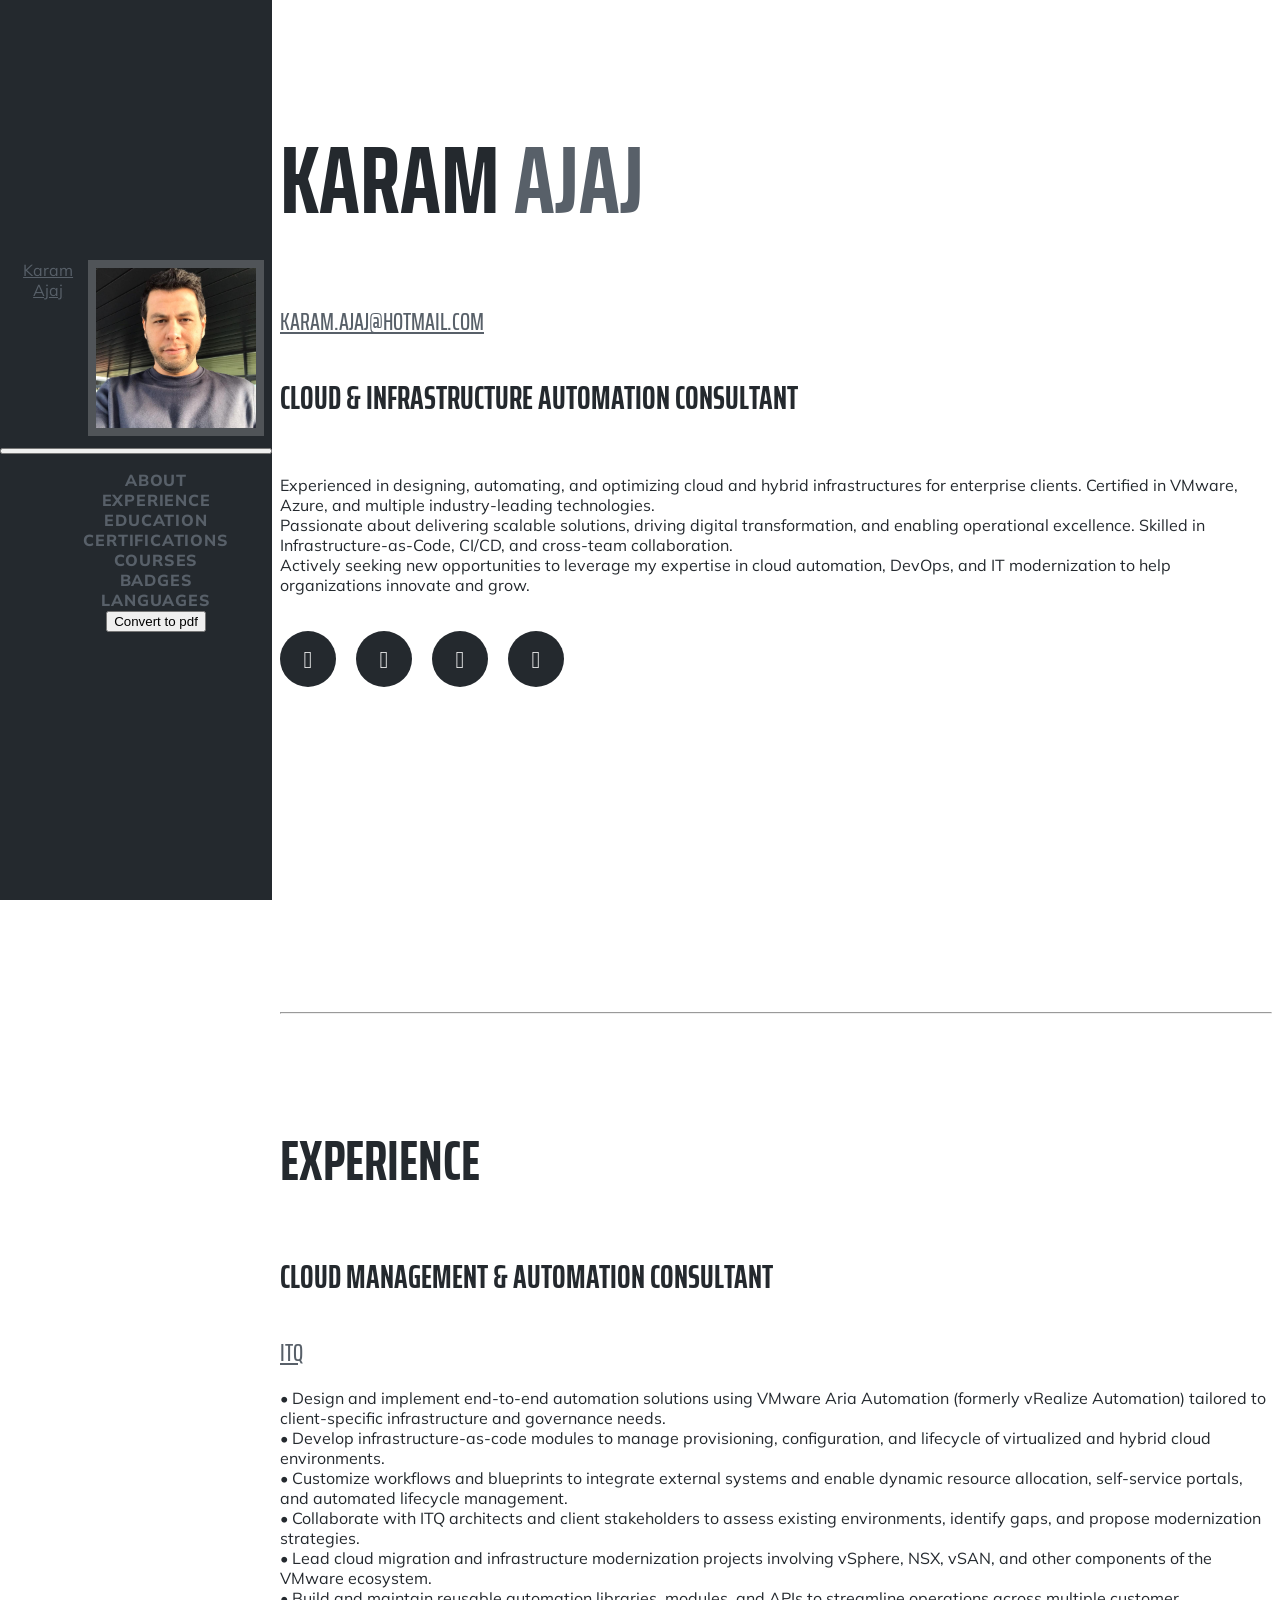
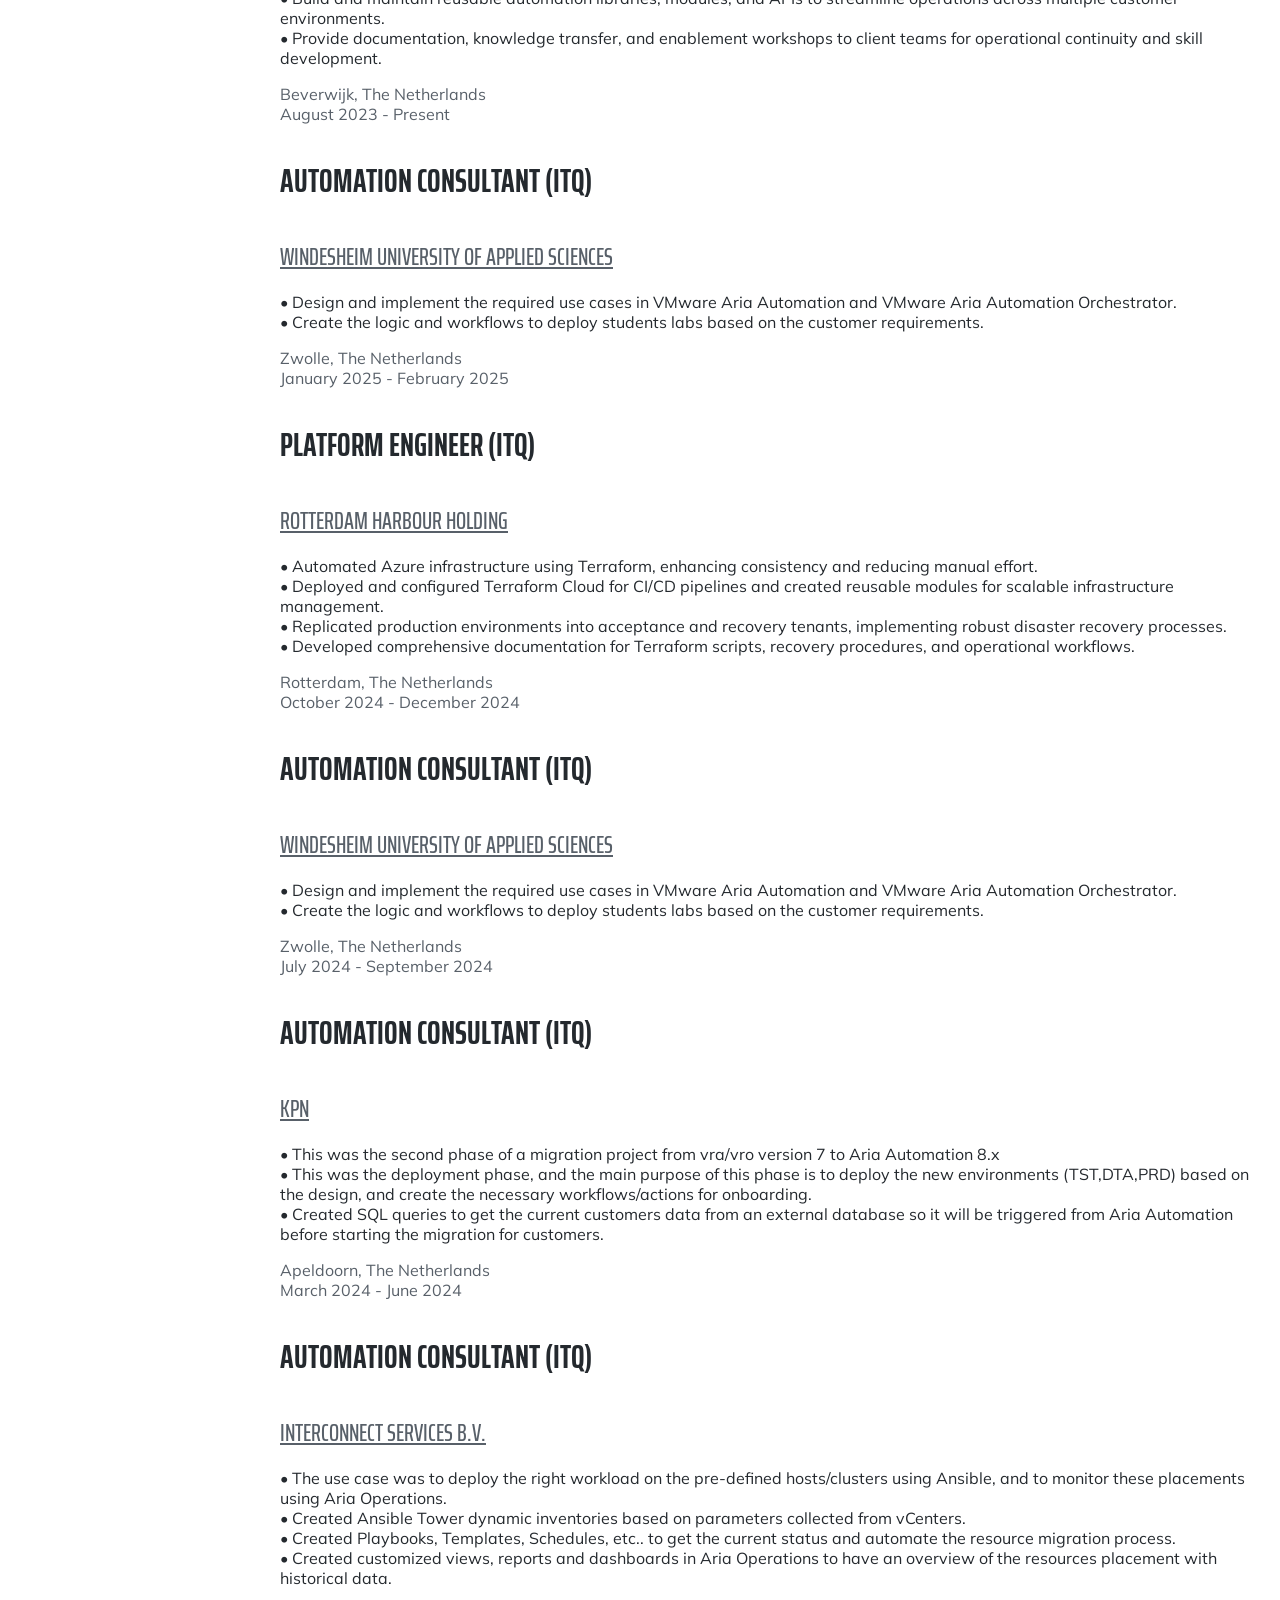
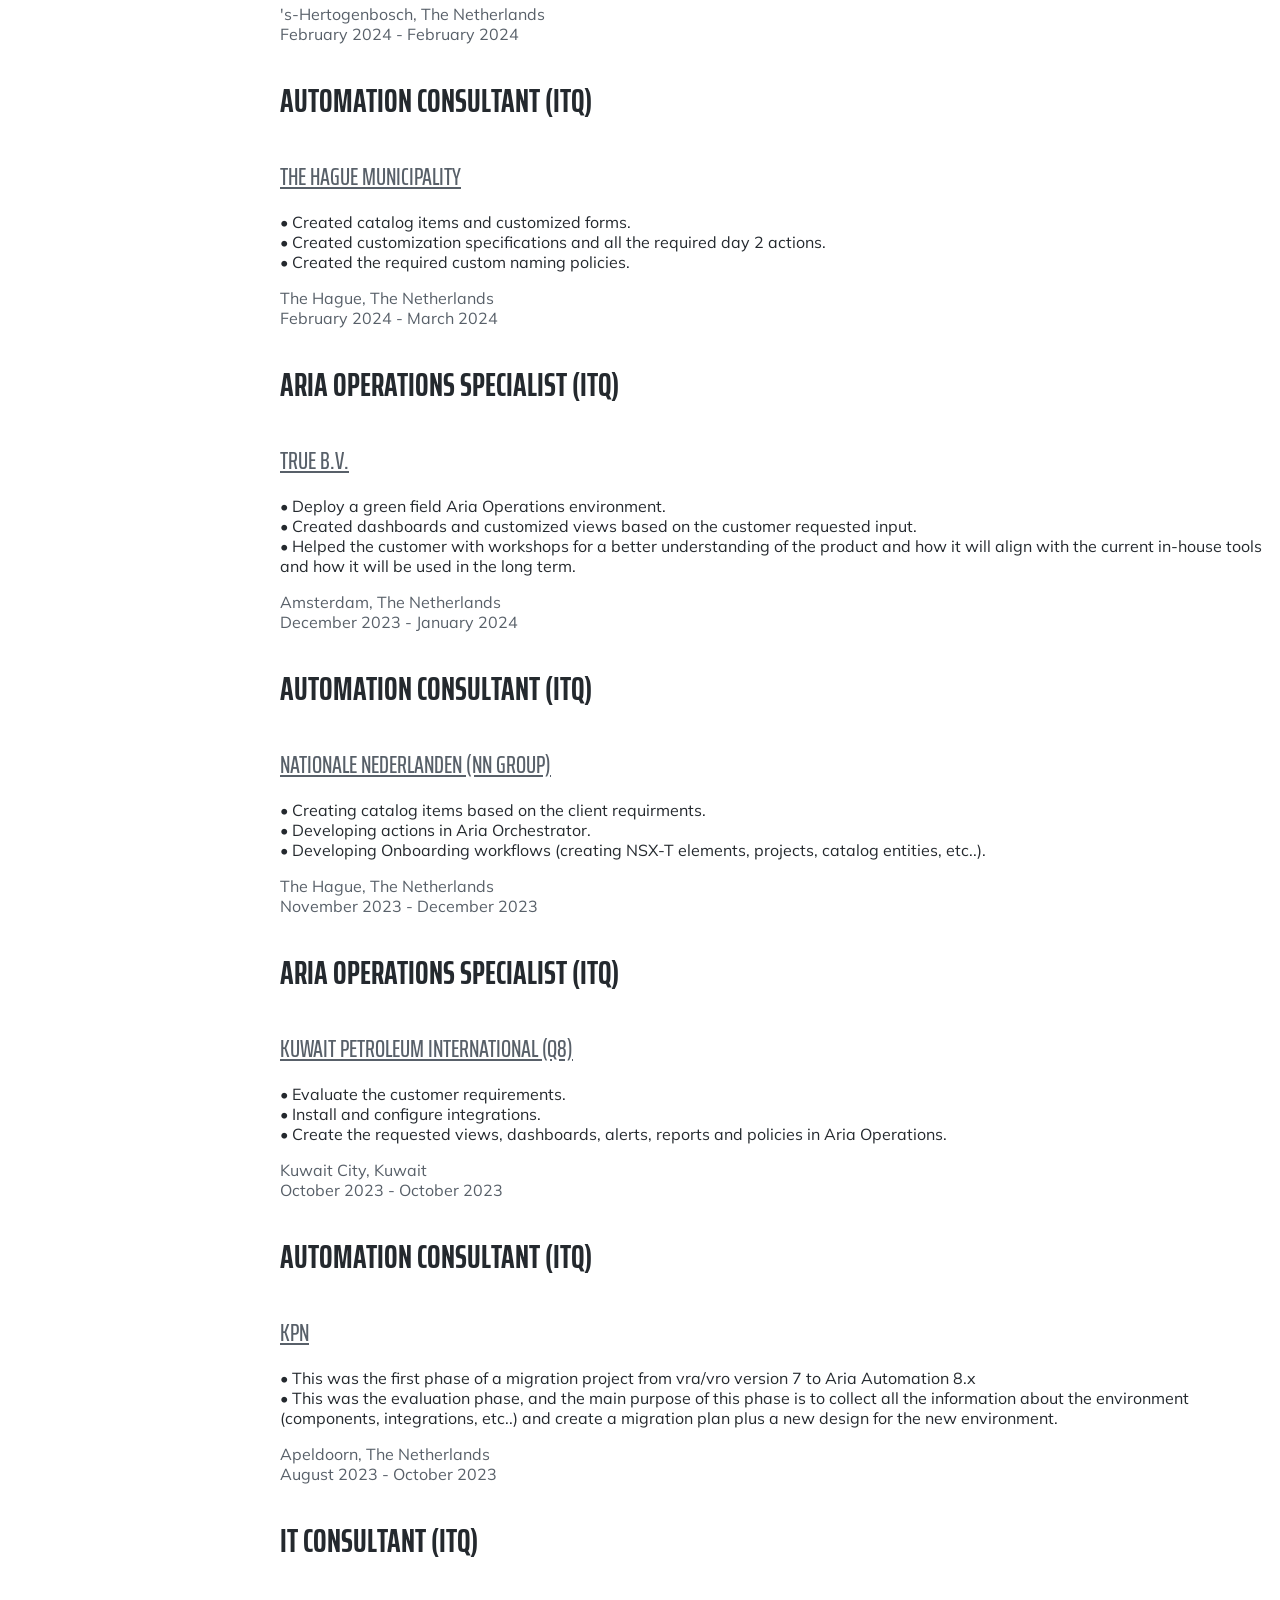
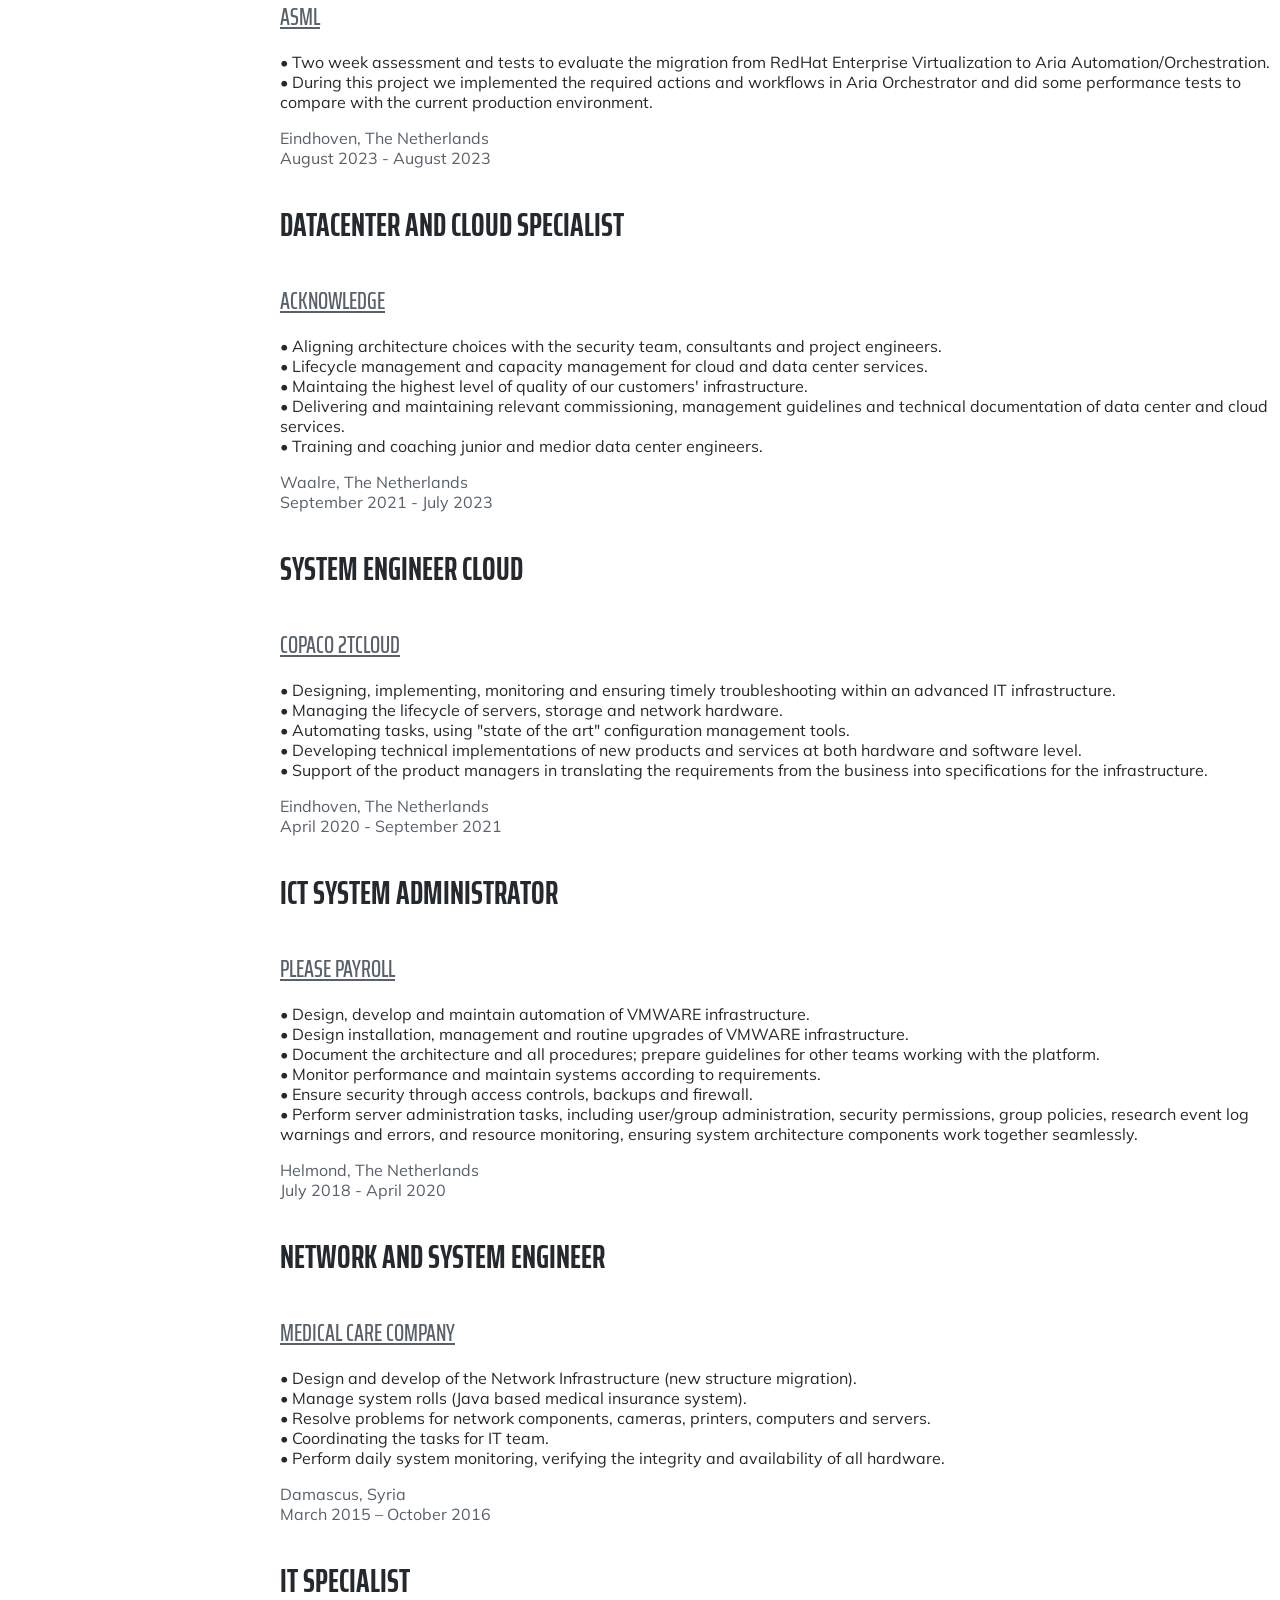
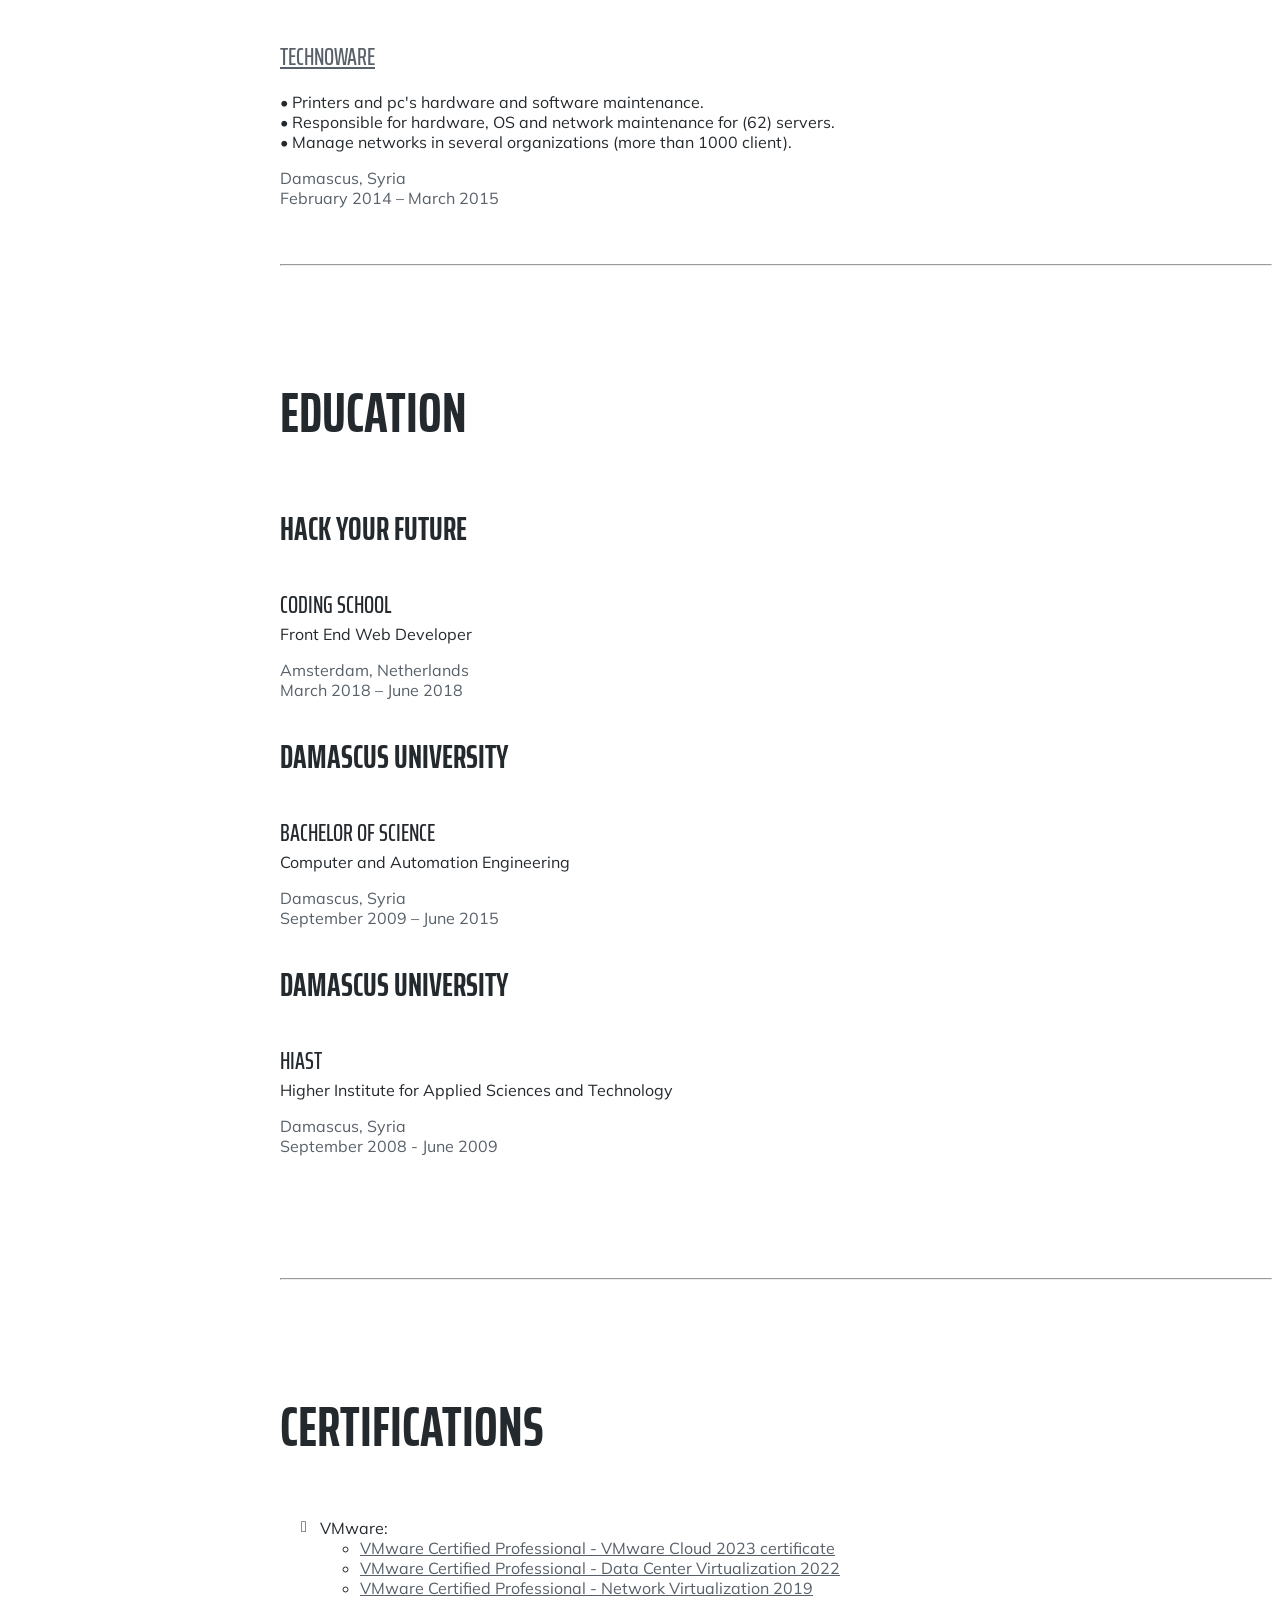
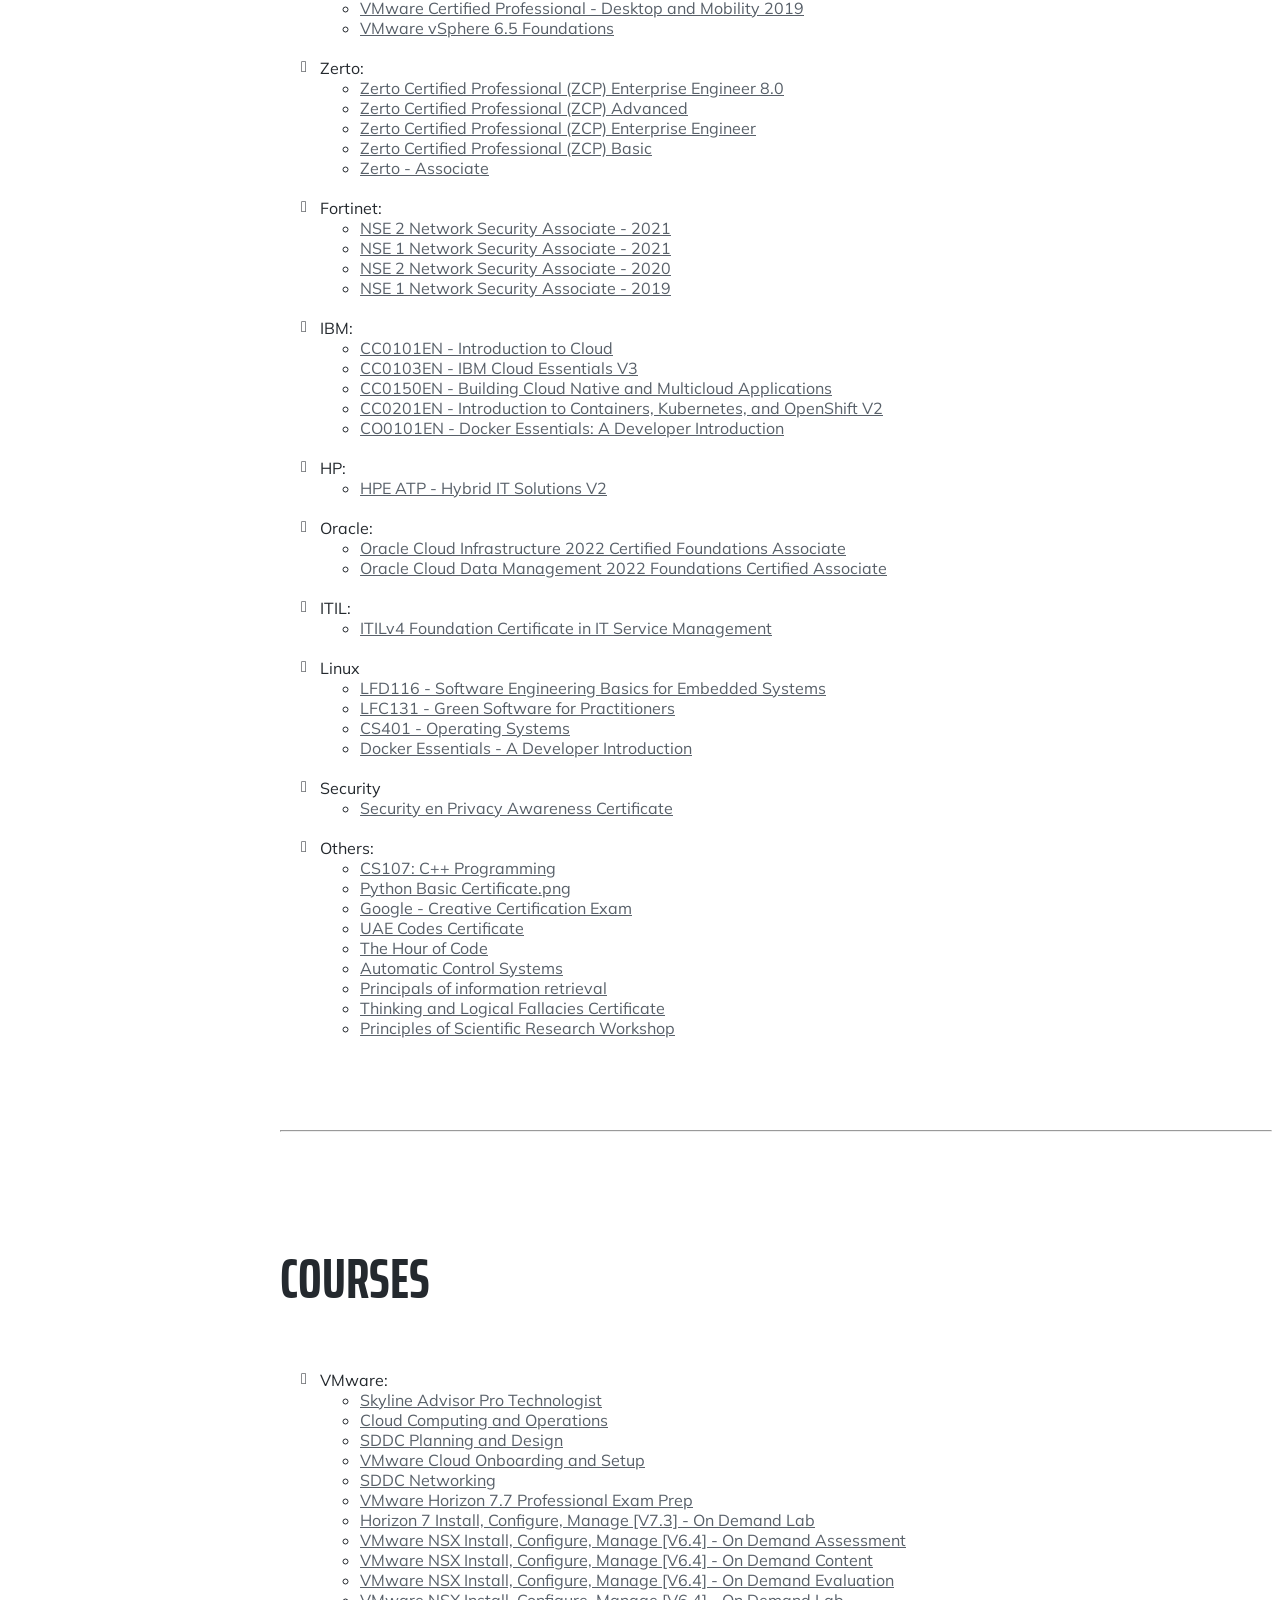
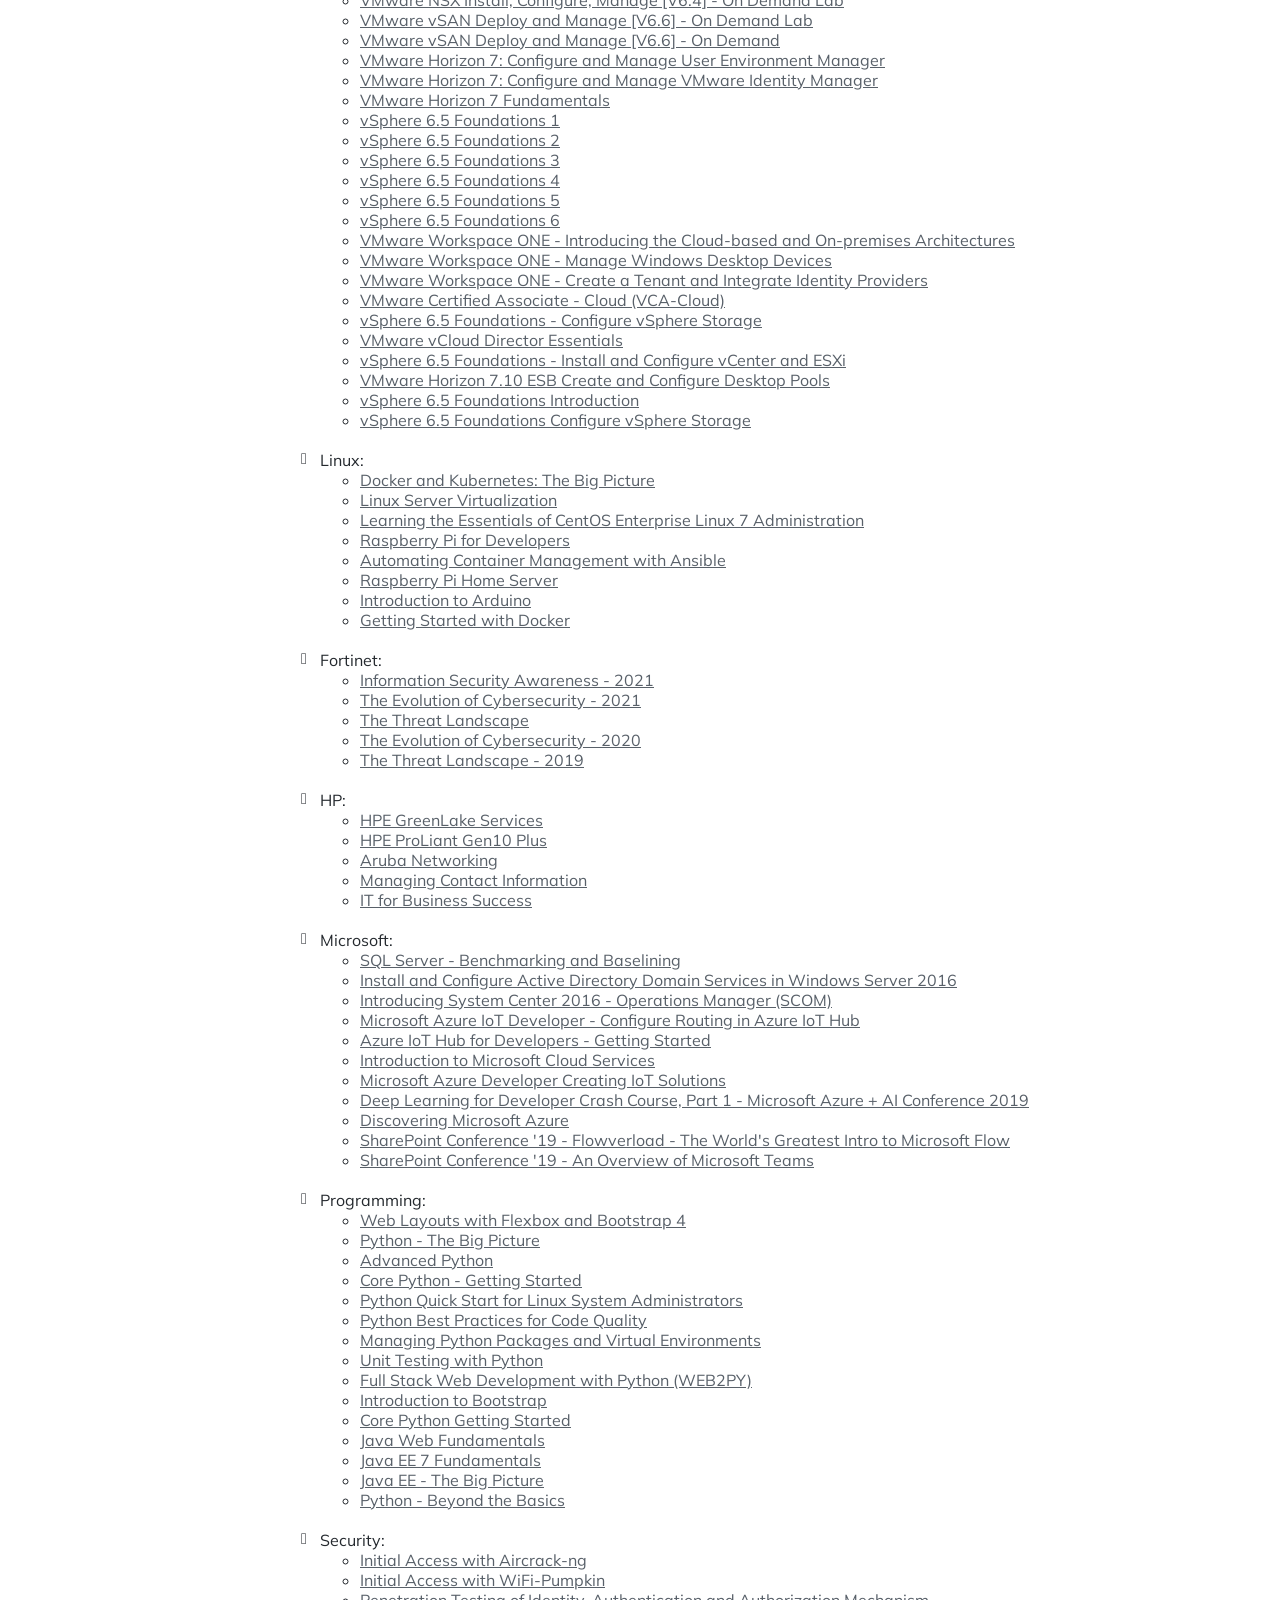
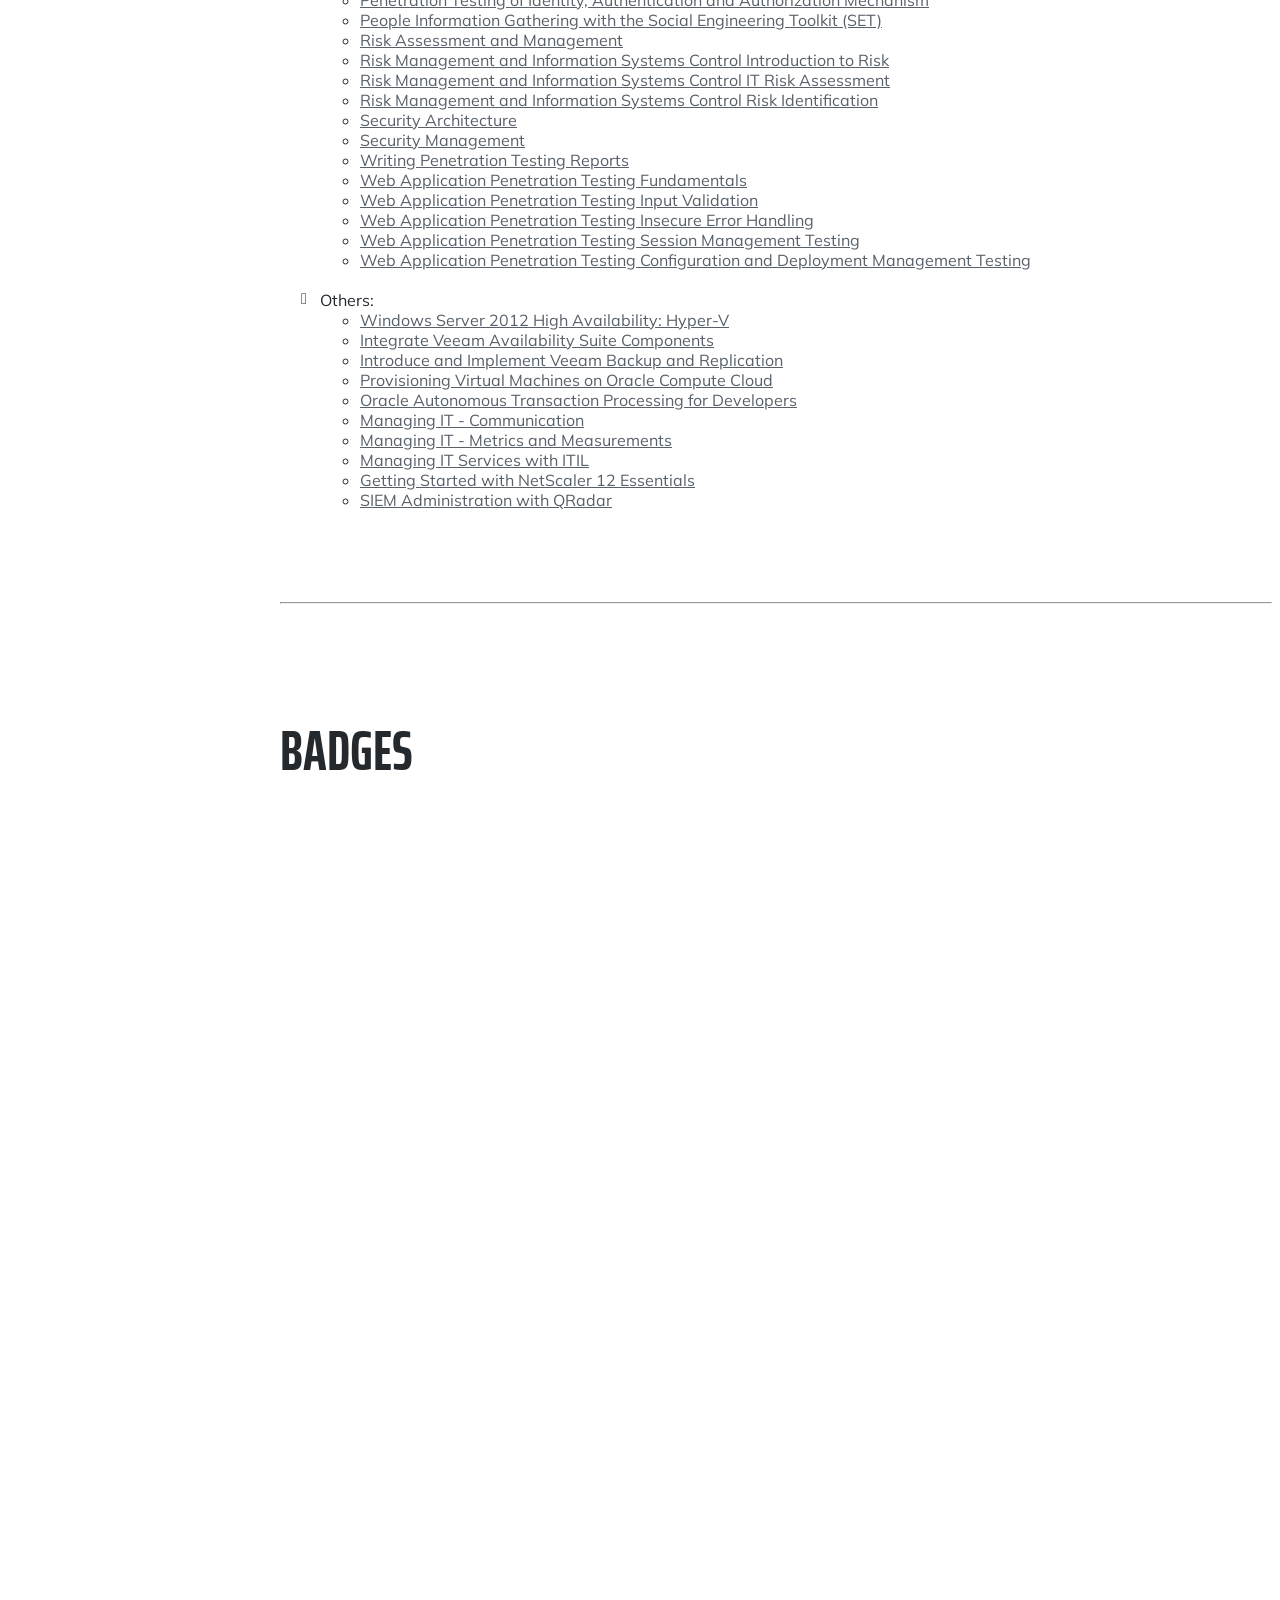
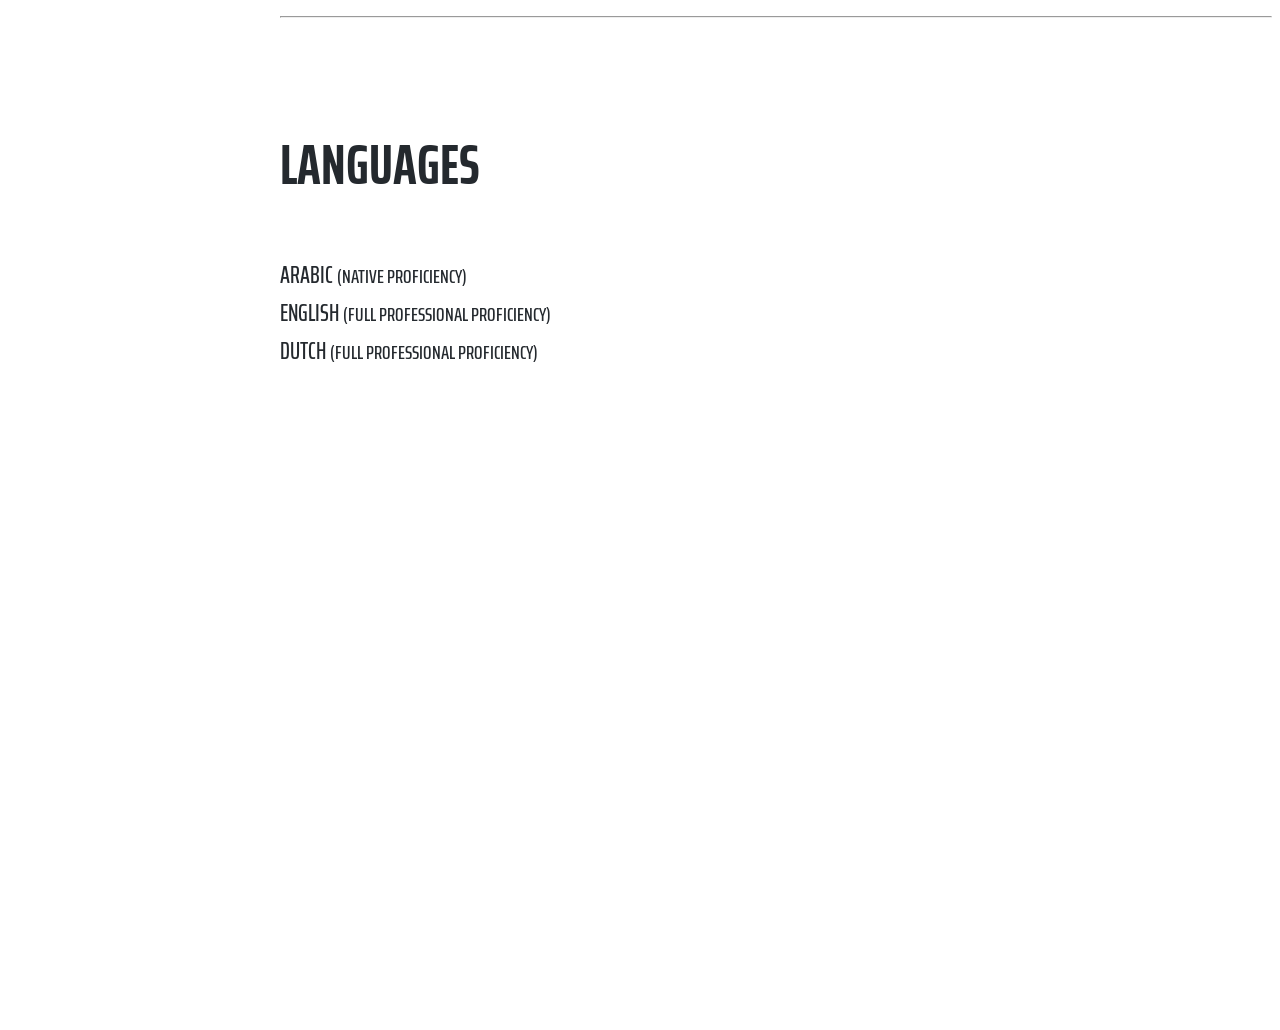
==== index.html @ d334f82e "added old files" ====
<!DOCTYPE html>
<html lang="en">

<!-- Global site tag (gtag.js) - Google Analytics -->
<!-- <script async src="https://www.googletagmanager.com/gtag/js?id=UA-153845433-1"></script>
<script>
    window.dataLayer = window.dataLayer || [];

    function gtag() {
        dataLayer.push(arguments);
    }
    gtag('js', new Date());

    gtag('config', 'UA-153845433-1');
</script> -->

<head>
    <meta charset="utf-8">
    <meta name="viewport" content="width=device-width, initial-scale=1, shrink-to-fit=no">
    <meta name="description" content="IT ICT vmware vdi karam ajaj CV resume windows server esxi vsphere virtualization vcenter docker network security Eindhoven Helmond Netherlands Nederland Damascus fortigate firewall vm horizon vmware backup monitoring system server managementnet work printer linux system administrator networking ubuntu alpine arch OS kubernetes k8s jenkins web developer NAS commvault zerto HTML CSS JS Metro CSS3 Javascript HTML5 UI Library Web Development Framework cloud software engineer, cloud computing engineer, cloud system engineer cloud engineer requirements, cloud engineer qualifications, become a cloud engineer, it cloud engineer, software cloud engineer, engineer cloud, requirements for cloud engineer, cloud engineering software, cloud engineer program, software engineering cloud computing, system cloud engineer, prerequisite for cloud engineer, cloud engineering for beginners, engineering cloud computing, software engineering for the cloud">
    <meta name="keywords" content="KARAM AJAJ, IT, ICT, vmware, vdi, karam, ajaj, CV, resume, windows server, esxi, vsphere, virtualization, vcenter, docker, network, security, Eindhoven, Helmond, Netherlands, Nederland, Damascus, fortigate, firewall, vm horizon, vmware backup, monitoring system, server managementnet, work printer, linux, linux system administrator, networking, ubuntu, alpine, arch, OS, kubernetes, k8s, jenkins, web developer, NAS, commvault, zerto, HTML, CSS, JS, Metro, CSS3, Javascript, HTML5, UI, Library, Web, Development, Framework">

    <!-- <meta name="description" content="Helmond, Noord-Brabant, Nederland · System Engineer · Acknowledge"> -->
    <meta name="author" content="Karam Ajaj">
    <!-- <meta name="keywords" content="Helmond, Noord-Brabant, Nederland · System Engineer · Acknowledge"> -->


    <!-- Google / Search Engine Tags -->
    <meta itemprop="name" content="My resume">
    <meta itemprop="description" content="private blog">
    <meta itemprop="image" content="https://cv.vnerd.nl/img/preview.png">

    <!-- Facebook Open Graph data -->
    <meta property="og:title" content="My resume" />
    <meta property="og:type" content="website" />
    <meta property="og:image" content="https://cv.vnerd.nl/img/preview.png" />
    <meta property="og:description" content="private blog" />
    <meta property="og:site_name" content="test" />

    <!-- Twitter Meta Tags -->
    <meta name="twitter:card" content="summary_large_image">
    <meta name="twitter:title" content="My resume">
    <meta name="twitter:description" content="private blog">
    <meta name="twitter:image" content="https://cv.vnerd.nl/img/preview.png">
    

<!-- Hotjar Tracking Code for https://cv.vnerd.nl -->
<!-- <script>
    (function(h,o,t,j,a,r){
        h.hj=h.hj||function(){(h.hj.q=h.hj.q||[]).push(arguments)};
        h._hjSettings={hjid:1629954,hjsv:6};
        a=o.getElementsByTagName('head')[0];
        r=o.createElement('script');r.async=1;
        r.src=t+h._hjSettings.hjid+j+h._hjSettings.hjsv;
        a.appendChild(r);
    })(window,document,'https://static.hotjar.com/c/hotjar-','.js?sv=');
</script> -->

<!-- Matomo -->
<!-- <script>
    var _paq = window._paq = window._paq || [];
    /* tracker methods like "setCustomDimension" should be called before "trackPageView" */
    _paq.push(['trackPageView']);
    _paq.push(['enableLinkTracking']);
    (function() {
      var u="//monitoring.caprover.karamajaj.nl/";
      _paq.push(['setTrackerUrl', u+'matomo.php']);
      _paq.push(['setSiteId', '1']);
      var d=document, g=d.createElement('script'), s=d.getElementsByTagName('script')[0];
      g.async=true; g.src=u+'matomo.js'; s.parentNode.insertBefore(g,s);
    })();
  </script> -->
  <!-- End Matomo Code -->

  <!-- <script async defer data-website-id="c9261da7-92c7-4d82-894e-e8caeecbe577" src="https://umami.caprover.karamajaj.nl/umami.js"></script> -->

    <!-- Bootstrap core CSS -->
    <link href="vendor/bootstrap/css/bootstrap.min.css" rel="stylesheet">

    <!-- Custom fonts for this template -->
    <!-- <link rel="preload" as="font"> -->
    <link href="https://fonts.googleapis.com/css?family=Saira+Extra+Condensed:500,700" rel="stylesheet">
    <link href="https://fonts.googleapis.com/css?family=Muli:400,400i,800,800i" rel="stylesheet">
    <link href="vendor/fontawesome-free/css/all.min.css" rel="stylesheet">

    <!-- Custom styles for this template -->
    <link href="./css/resume.min.css" rel="stylesheet">

    <!-- Custom icon-->
    <link rel="icon" href="img/1.png">


    <title>Karam Ajaj - System Engineer - Resume</title>

</head>

<body id="page-top">

    <nav class="navbar navbar-expand-lg navbar-dark bg-primary fixed-top" id="sideNav">
        <a class="navbar-brand js-scroll-trigger" href="#page-top">
            <span class="d-block d-lg-none">Karam Ajaj</span>
            <span class="d-none d-lg-block">
        <img class="img-fluid img-profile rounded-circle mx-auto mb-2" src="img/profile.jpg" alt="karam ajaj CV resume profile picture">
      </span>
        </a>
        <button class="navbar-toggler" type="button" data-toggle="collapse" data-target="#navbarSupportedContent" aria-controls="navbarSupportedContent" aria-expanded="false" aria-label="Toggle navigation">
      <span class="navbar-toggler-icon"></span>
    </button>
        <div class="collapse navbar-collapse" id="navbarSupportedContent">
            <ul class="navbar-nav">
                <li class="nav-item">
                    <a class="nav-link js-scroll-trigger" href="#about" style="text-decoration:none">About</a>
                </li>
                <li class="nav-item">
                    <a class="nav-link js-scroll-trigger" href="#experience" style="text-decoration:none">Experience</a>
                </li>
                <li class="nav-item">
                    <a class="nav-link js-scroll-trigger" href="#education" style="text-decoration:none">Education</a>
                </li>
                <!--
                <li class="nav-item">
                    <a class="nav-link js-scroll-trigger" href="#skills" style="text-decoration:none">Skills</a>
                </li>
                -->
                <li class="nav-item">
                    <a class="nav-link js-scroll-trigger" href="#Certifications" style="text-decoration:none">Certifications</a>
                </li>
                <li class="nav-item">
                    <a class="nav-link js-scroll-trigger" href="#Courses" style="text-decoration:none">Courses</a>
                </li>
                <li class="nav-item">
                    <a class="nav-link js-scroll-trigger" href="#Badges" style="text-decoration:none">Badges</a>
                </li>
                <li class="nav-item">
                    <a class="nav-link js-scroll-trigger" href="#Languages" style="text-decoration:none">Languages</a>
                </li>
                <!-- <li class="nav-item">
                    <a class="nav-link js-scroll-trigger" href="" style="text-decoration:none"></a>
                </li>
                <li class="nav-item">
                    <a class="nav-link js-scroll-trigger" href="" style="text-decoration:none"></a>
                </li> -->
                <!-- <li class="nav-item">
                    <a class="nav-link js-scroll-trigger" href="resrc/karam-ajaj.pdf" target="_blank" style="text-decoration:underline">Download PDF version</a>
				</li> -->
                <li class="nav-item">
                    <a class="nav-link js-scroll-trigger" href="" style="text-decoration:underline">
                    <form class="nav-link js-scroll-trigger" style="text-decoration:underline" action="https://v2.convertapi.com/convert/web/to/pdf?Secret=LJmwd6I8hrUxCw8X&download=attachment" method="post" enctype="multipart/form-data">
                        <input type="hidden" name="Url" value="https://cv.vnerd.nl" />
                        <input type="submit" value="Convert to pdf"/>
                    </form>
                </a>
                </li>
					<!--<li>
					<script src="https://cdn.convertapi.com/button.js" data-secret="LJmwd6I8hrUxCw8X"></script>
<link rel="stylesheet" type="text/css" href="https://cdn.convertapi.com/button.css">
<button class="convertapi-btn" data-filename="karam-ajaj" UserCss="https://cv.karamajaj.nl/css/resume.min.css">Save page as PDF</button>
                </li>
				<li class="nav-item">
				<a onclick="this.setAttribute('href', 'https://v2.convertapi.com/convert/web/to/pdf?secret=LJmwd6I8hrUxCw8X&download=attachment&url=' + encodeURI(window.location))" href="#">
    Save page as PDF1
</a>
<a href="https://cv.karamajaj.nl;url=https://www.convertapi.com/labs/pdf-button" class="d-block mb-3" onclick="this.setAttribute('href', 'https://v2.convertapi.com/convert/web/to/pdf?secret=LJmwd6I8hrUxCw8X&amp;download=attachment&amp;url=' + encodeURI(window.location))">Save page as PDF2</a>
				</li>
				<li>
				        <form action="https://v2.convertapi.com/convert/web/to/pdf?Secret=LJmwd6I8hrUxCw8X&download=attachment" method="post" enctype="multipart/form-data">
            <input type="hidden" name="Url" value="https://cv.karamajaj.nl" />
            <input type="hidden" name="FileName" value="karam-ajaj" />
            <input type="hidden" name="UserCss" value="https://cv.karamajaj.nl/css/resume.min.css" />
            <input type="submit" value="Convert file"/>
        </form>
		</li>
		<li>
		<script src="https://cdn.convertapi.com/button.js" data-secret="LJmwd6I8hrUxCw8X"></script>
<link rel="stylesheet" type="text/css" href="https://cdn.convertapi.com/button.css">
<button class="convertapi-btn">Save page as PDF</button>
</li>-->
            </ul>
        </div>
    </nav>

    <div class="container-fluid p-0">

        <section class="resume-section p-3 p-lg-5 d-flex align-items-center" id="about">
            <div class="w-100">
                <h1 class="mb-0">Karam
                    <span class="text-primary">Ajaj</span>
                </h1>
                <div class="subheading mb-5">
                    <a href="mailto:karam.ajaj@hotmail.com">karam.ajaj@hotmail.com</a>
			<!-- </br>+31 6 53 50 28 65 -->
                </div>
                <p class="lead mb-5"><h3 class="mb-0">Cloud & Infrastructure Automation Consultant</h3><br>
                    Experienced in designing, automating, and optimizing cloud and hybrid infrastructures for enterprise clients. Certified in VMware, Azure, and multiple industry-leading technologies.<br>
                    Passionate about delivering scalable solutions, driving digital transformation, and enabling operational excellence. Skilled in Infrastructure-as-Code, CI/CD, and cross-team collaboration.<br>
                    Actively seeking new opportunities to leverage my expertise in cloud automation, DevOps, and IT modernization to help organizations innovate and grow.
                </p><br>
                <div class="social-icons">
                    <a href="https://www.facebook.com/karam.ajaj" aria-label="facebook" target="_blank" rel="noopener">
                        <i class="fab fa-facebook-f"></i>
                    </a>
                    <a href="https://www.linkedin.com/in/karam-ajaj" aria-label="linkedin" target="_blank" rel="noopener">
                        <i class="fab fa-linkedin-in"></i>
                    </a>
                    <a href="https://www.credly.com/users/karam-ajaj/badges?sort=-state_updated_at&page=1" aria-label="credly" target="_blank" rel="noopener">
                        <i class="fas fa-id-badge"></i>
                    </a>
                    <a href="https://github.com/karam-ajaj" aria-label="github" target="_blank" rel="noopener">
                        <i class="fab fa-github"></i>
                    </a>
                </div>
            </div>
        </section>

        <hr class="m-0">

        <section class="resume-section p-3 p-lg-5 d-flex justify-content-center" id="experience">
            <div class="w-100">
                <h2 class="mb-5">Experience</h2>

                <div class="resume-item d-flex flex-column flex-md-row justify-content-between mb-5">
                    <div class="resume-content">
                        <h3 class="mb-0">Cloud Management & Automation Consultant</h3>
                        <div class="subheading mb-3"><a href="https://itq.eu/" target="_blank" rel="noopener">ITQ</a></div>
                        <p>
                            &#8226 Design and implement end-to-end automation solutions using VMware Aria Automation (formerly vRealize Automation) tailored to client-specific infrastructure and governance needs.</br>
                            &#8226 Develop infrastructure-as-code modules to manage provisioning, configuration, and lifecycle of virtualized and hybrid cloud environments.</br>
                            &#8226 Customize workflows and blueprints to integrate external systems and enable dynamic resource allocation, self-service portals, and automated lifecycle management.</br>
                            &#8226 Collaborate with ITQ architects and client stakeholders to assess existing environments, identify gaps, and propose modernization strategies.</br>
                            &#8226 Lead cloud migration and infrastructure modernization projects involving vSphere, NSX, vSAN, and other components of the VMware ecosystem.</br>
                            &#8226 Build and maintain reusable automation libraries, modules, and APIs to streamline operations across multiple customer environments.</br>
                            &#8226 Provide documentation, knowledge transfer, and enablement workshops to client teams for operational continuity and skill development.
                            </br>
                        </p>
                    </div>
                    <div class="resume-date text-md-right">
                        <span class="text-primary">Beverwijk, The Netherlands</span></br>
                        <span class="text-primary">August 2023 - Present</span>
                    </div>
                </div>


                <div class="resume-item d-flex flex-column flex-md-row justify-content-between mb-5">
                    <div class="resume-content">
                        <h3 class="mb-0">Automation Consultant (ITQ)</h3>
                        <div class="subheading mb-3"><a href="https://www.windesheim.com/" target="_blank" rel="noopener">Windesheim University of Applied Sciences</a></div>
                        <p>
                            &#8226 Design and implement the required use cases in VMware Aria Automation and VMware Aria Automation Orchestrator.</br>
                            &#8226 Create the logic and workflows to deploy students labs based on the customer requirements.
                            </br>
                        </p>
                    </div>
                    <div class="resume-date text-md-right">
                        <span class="text-primary">Zwolle, The Netherlands</span></br>
                        <span class="text-primary">January 2025 - February 2025</span>
                    </div>
                </div>



                <div class="resume-item d-flex flex-column flex-md-row justify-content-between mb-5">
                    <div class="resume-content">
                        <h3 class="mb-0">Platform Engineer (ITQ)</h3>
                        <div class="subheading mb-3"><a href="https://www.rhhbv.nl/" target="_blank" rel="noopener">Rotterdam Harbour Holding</a></div>
                        <p>
                            &#8226 Automated Azure infrastructure using Terraform, enhancing consistency and reducing manual effort.</br>
                            &#8226 Deployed and configured Terraform Cloud for CI/CD pipelines and created reusable modules for scalable infrastructure management.</br>
                            &#8226 Replicated production environments into acceptance and recovery tenants, implementing robust disaster recovery processes.</br>
                            &#8226 Developed comprehensive documentation for Terraform scripts, recovery procedures, and operational workflows.
                            </br>
                        </p>
                    </div>
                    <div class="resume-date text-md-right">
                        <span class="text-primary">Rotterdam, The Netherlands</span></br>
                        <span class="text-primary">October 2024 - December 2024</span>
                    </div>
                </div>



                <div class="resume-item d-flex flex-column flex-md-row justify-content-between mb-5">
                    <div class="resume-content">
                        <h3 class="mb-0">Automation Consultant (ITQ)</h3>
                        <div class="subheading mb-3"><a href="https://www.windesheim.com/" target="_blank" rel="noopener">Windesheim University of Applied Sciences</a></div>
                        <p>
                            &#8226 Design and implement the required use cases in VMware Aria Automation and VMware Aria Automation Orchestrator.</br>
                            &#8226 Create the logic and workflows to deploy students labs based on the customer requirements.
                            </br>
                        </p>
                    </div>
                    <div class="resume-date text-md-right">
                        <span class="text-primary">Zwolle, The Netherlands</span></br>
                        <span class="text-primary">July 2024 - September 2024</span>
                    </div>
                </div>



                <div class="resume-item d-flex flex-column flex-md-row justify-content-between mb-5">
                    <div class="resume-content">
                        <h3 class="mb-0">Automation Consultant (ITQ)</h3>
                        <div class="subheading mb-3"><a href="https://www.kpn.com/" target="_blank" rel="noopener">KPN</a></div>
                        <p>
                            &#8226 This was the second phase of a migration project from vra/vro version 7 to Aria Automation 8.x </br>
                            &#8226 This was the deployment phase, and the main purpose of this phase is to deploy the new environments (TST,DTA,PRD) based on the design, and create the necessary workflows/actions for onboarding.</br>
                            &#8226 Created SQL queries to get the current customers data from an external database so it will be triggered from Aria Automation before starting the migration for customers.
                            </br>
                        </p>
                    </div>
                    <div class="resume-date text-md-right">
                        <span class="text-primary">Apeldoorn, The Netherlands</span></br>
                        <span class="text-primary">March 2024 - June 2024</span>
                    </div>
                </div>


                <div class="resume-item d-flex flex-column flex-md-row justify-content-between mb-5">
                    <div class="resume-content">
                        <h3 class="mb-0">Automation Consultant (ITQ)</h3>
                        <div class="subheading mb-3"><a href="https://interconnect.nl/" target="_blank" rel="noopener">Interconnect Services B.V.</a></div>
                        <p>
                            &#8226 The use case was to deploy the right workload on the pre-defined hosts/clusters using Ansible, and to monitor these placements using Aria Operations.</br>
                            &#8226 Created Ansible Tower dynamic inventories based on parameters collected from vCenters.</br>
                            &#8226 Created Playbooks, Templates, Schedules, etc.. to get the current status and automate the resource migration process.</br>
                            &#8226 Created customized views, reports and dashboards in Aria Operations to have an overview of the resources placement with historical data.
                            </br>
                        </p>
                    </div>
                    <div class="resume-date text-md-right">
                        <span class="text-primary">'s-Hertogenbosch, The Netherlands</span></br>
                        <span class="text-primary">February 2024 - February 2024</span>
                    </div>
                </div>


                <div class="resume-item d-flex flex-column flex-md-row justify-content-between mb-5">
                    <div class="resume-content">
                        <h3 class="mb-0">Automation Consultant (ITQ)</h3>
                        <div class="subheading mb-3"><a href="https://www.denhaag.nl/nl/" target="_blank" rel="noopener">The Hague Municipality</a></div>
                        <p>
                            &#8226 Created catalog items and customized forms.</br>
                            &#8226 Created customization specifications and all the required day 2 actions.</br>
                            &#8226 Created the required custom naming policies.
                            </br>
                        </p>
                    </div>
                    <div class="resume-date text-md-right">
                        <span class="text-primary">The Hague, The Netherlands</span></br>
                        <span class="text-primary">February 2024 - March 2024</span>
                    </div>
                </div>


                <div class="resume-item d-flex flex-column flex-md-row justify-content-between mb-5">
                    <div class="resume-content">
                        <h3 class="mb-0">Aria Operations Specialist (ITQ)</h3>
                        <div class="subheading mb-3"><a href="https://www.true.nl/" target="_blank" rel="noopener">True B.V.</a></div>
                        <p>
                            &#8226 Deploy a green field Aria Operations environment.</br>
                            &#8226 Created dashboards and customized views based on the customer requested input.</br>
                            &#8226 Helped the customer with workshops for a better understanding of the product and how it will align with the current in-house tools and how it will be used in the long term.
                            </br>
                        </p>
                    </div>
                    <div class="resume-date text-md-right">
                        <span class="text-primary">Amsterdam, The Netherlands</span></br>
                        <span class="text-primary">December 2023 - January 2024</span>
                    </div>
                </div>


                <div class="resume-item d-flex flex-column flex-md-row justify-content-between mb-5">
                    <div class="resume-content">
                        <h3 class="mb-0">Automation Consultant (ITQ)</h3>
                        <div class="subheading mb-3"><a href="https://www.nn-group.com/home.htm" target="_blank" rel="noopener">Nationale Nederlanden (NN Group)</a></div>
                        <p>
                            &#8226 Creating catalog items based on the client requirments.</br>
                            &#8226 Developing actions in Aria Orchestrator.</br>
                            &#8226 Developing Onboarding workflows (creating NSX-T elements, projects, catalog entities, etc..).
                            </br>
                        </p>
                    </div>
                    <div class="resume-date text-md-right">
                        <span class="text-primary">The Hague, The Netherlands</span></br>
                        <span class="text-primary">November 2023 - December 2023</span>
                    </div>
                </div>


                <div class="resume-item d-flex flex-column flex-md-row justify-content-between mb-5">
                    <div class="resume-content">
                        <h3 class="mb-0">Aria Operations Specialist (ITQ)</h3>
                        <div class="subheading mb-3"><a href="https://www.q8.com/" target="_blank" rel="noopener">Kuwait Petroleum International (Q8)</a></div>
                        <p>
                            &#8226 Evaluate the customer requirements.</br>
                            &#8226 Install and configure integrations.</br>
                            &#8226 Create the requested views, dashboards, alerts, reports and policies in Aria Operations.
                            </br>
                        </p>
                    </div>
                    <div class="resume-date text-md-right">
                        <span class="text-primary">Kuwait City, Kuwait</span></br>
                        <span class="text-primary">October 2023 - October 2023</span>
                    </div>
                </div>


                <div class="resume-item d-flex flex-column flex-md-row justify-content-between mb-5">
                    <div class="resume-content">
                        <h3 class="mb-0">Automation Consultant (ITQ)</h3>
                        <div class="subheading mb-3"><a href="https://www.kpn.com/" target="_blank" rel="noopener">KPN</a></div>
                        <p>
                            &#8226 This was the first phase of a migration project from vra/vro version 7 to Aria Automation 8.x </br>
                            &#8226 This was the evaluation phase, and the main purpose of this phase is to collect all the information about the environment (components, integrations, etc..) and create a migration plan plus a new design for the new environment.
                            </br>
                        </p>
                    </div>
                    <div class="resume-date text-md-right">
                        <span class="text-primary">Apeldoorn, The Netherlands</span></br>
                        <span class="text-primary">August 2023 - October 2023</span>
                    </div>
                </div>


                <div class="resume-item d-flex flex-column flex-md-row justify-content-between mb-5">
                    <div class="resume-content">
                        <h3 class="mb-0">IT consultant (ITQ)</h3>
                        <div class="subheading mb-3"><a href="https://www.asml.com/en" target="_blank" rel="noopener">ASML</a></div>
                        <p>
                            &#8226 Two week assessment and tests to evaluate the migration from RedHat Enterprise Virtualization to Aria Automation/Orchestration.</br>
                            &#8226 During this project we implemented the required actions and workflows in Aria Orchestrator and did some performance tests to compare with the current production environment.
                            </br>
                        </p>
                    </div>
                    <div class="resume-date text-md-right">
                        <span class="text-primary">Eindhoven, The Netherlands</span></br>
                        <span class="text-primary">August 2023 - August 2023</span>
                    </div>
                </div>


                <div class="resume-item d-flex flex-column flex-md-row justify-content-between mb-5">
                    <div class="resume-content">
                        <h3 class="mb-0">Datacenter and Cloud Specialist</h3>
                        <div class="subheading mb-3"><a href="https://www.acknowledge.nl/" target="_blank" rel="noopener">Acknowledge</a></div>
                        <p>
                            &#8226 Aligning architecture choices with the security team, consultants and project engineers.</br>
                            &#8226 Lifecycle management and capacity management for cloud and data center services.</br>
                            &#8226 Maintaing the highest level of quality of our customers' infrastructure.</br>
                            &#8226 Delivering and maintaining relevant commissioning, management guidelines and technical documentation of data center and cloud services.</br>
                            &#8226 Training and coaching junior and medior data center engineers.
                            </br>
                        </p>
                    </div>
                    <div class="resume-date text-md-right">
                        <span class="text-primary">Waalre, The Netherlands</span></br>
                        <span class="text-primary">September 2021 - July 2023</span>
                    </div>
                </div>


                <div class="resume-item d-flex flex-column flex-md-row justify-content-between mb-5">
                    <div class="resume-content">
                        <h3 class="mb-0">System Engineer Cloud</h3>
                        <div class="subheading mb-3"><a href="https://www.copaco.com/nl-nl/2tcloud-home" target="_blank" rel="noopener">Copaco 2tCloud</a></div>
                        <p>
                            &#8226 Designing, implementing, monitoring and ensuring timely troubleshooting within an advanced IT infrastructure.</br>
                            &#8226 Managing the lifecycle of servers, storage and network hardware.</br>
                            &#8226 Automating tasks, using "state of the art" configuration management tools.</br>
                            &#8226 Developing technical implementations of new products and services at both hardware and software level.</br>
                            &#8226 Support of the product managers in translating the requirements from the business into specifications for the infrastructure.
                            </br>
                        </p>
                    </div>
                    <div class="resume-date text-md-right">
                        <span class="text-primary">Eindhoven, The Netherlands</span></br>
                        <span class="text-primary">April 2020 - September 2021</span>
                    </div>
                </div>


                <div class="resume-item d-flex flex-column flex-md-row justify-content-between mb-5">
                    <div class="resume-content">
                        <h3 class="mb-0">ICT system administrator</h3>
                        <div class="subheading mb-3"><a href="https://www.please.nl" target="_blank" rel="noopener">Please
                Payroll</a></div>
                        <p>
                            &#8226 Design, develop and maintain automation of VMWARE infrastructure.</br>
                            &#8226 Design installation, management and routine upgrades of VMWARE infrastructure.</br>
                            &#8226 Document the architecture and all procedures; prepare guidelines for other teams working with the platform.</br>
                            &#8226 Monitor performance and maintain systems according to requirements.</br>
                            &#8226 Ensure security through access controls, backups and firewall.</br>
                            &#8226 Perform server administration tasks, including user/group administration, security permissions, group policies, research event log warnings and errors, and resource monitoring, ensuring system architecture components work together seamlessly.
                            </br>
                        </p>
                    </div>
                    <div class="resume-date text-md-right">
                        <span class="text-primary">Helmond, The Netherlands</span></br>
                        <span class="text-primary">July 2018 - April 2020</span>
                    </div>
                </div>

                <div class="resume-item d-flex flex-column flex-md-row justify-content-between mb-5">
                    <div class="resume-content">
                        <h3 class="mb-0">Network and system engineer</h3>
                        <div class="subheading mb-3"><a href="http://mcc-syria.com/" target="_blank" rel="noopener">Medical Care
                Company</a></div>
                        <p>&#8226 Design and develop of the Network Infrastructure (new structure migration).</br>&#8226 Manage system rolls (Java based medical insurance system).</br>&#8226 Resolve problems for network components, cameras, printers, computers
                            and servers.</br>&#8226 Coordinating the tasks for IT team.</br>&#8226 Perform daily system monitoring, verifying the integrity and availability of all hardware. </p>
                    </div>
                    <div class="resume-date text-md-right">
                        <span class="text-primary">Damascus, Syria</span></br>
                        <span class="text-primary">March 2015 – October 2016</span>
                    </div>
                </div>

                <div class="resume-item d-flex flex-column flex-md-row justify-content-between mb-5">
                    <div class="resume-content">
                        <h3 class="mb-0">IT Specialist</h3>
                        <div class="subheading mb-3"><a href="http://www.technoware-sy.com/" target="_blank" rel="noopener">TechnoWare</a></div>
                        <p>&#8226 Printers and pc's hardware and software maintenance.</br>&#8226 Responsible for hardware, OS and network maintenance for (62) servers.</br>&#8226 Manage networks in several organizations (more than 1000 client).
                        </p>
                    </div>
                    <div class="resume-date text-md-right">
                        <span class="text-primary">Damascus, Syria</span></br>
                        <span class="text-primary">February 2014 – March 2015</span>
                    </div>
                </div>
            </div>
        </section>

        <hr class="m-0">

        <section class="resume-section p-3 p-lg-5 d-flex align-items-center" id="education">
            <div class="w-100">
                <h2 class="mb-5">Education</h2>

                <div class="resume-item d-flex flex-column flex-md-row justify-content-between mb-5">
                    <div class="resume-content">
                        <h3 class="mb-0">Hack Your Future</h3>
                        <div class="subheading mb-3">Coding School</div>
                        <div>Front End Web Developer</div>
                        <p></p>
                    </div>
                    <div class="resume-date text-md-right">
                        <span class="text-primary">Amsterdam, Netherlands</span></br>
                        <span class="text-primary">March 2018 – June 2018</span>
                    </div>
                </div>

                <div class="resume-item d-flex flex-column flex-md-row justify-content-between mb-5">
                    <div class="resume-content">
                        <h3 class="mb-0">Damascus University</h3>
                        <div class="subheading mb-3">Bachelor of Science</div>
                        <div>Computer and Automation Engineering</div>
                        <p></p>
                    </div>
                    <div class="resume-date text-md-right">
                        <span class="text-primary">Damascus, Syria</span></br>
                        <span class="text-primary">September 2009 – June 2015</span>
                    </div>
                </div>

                <div class="resume-item d-flex flex-column flex-md-row justify-content-between">
                    <div class="resume-content">
                        <h3 class="mb-0">Damascus University</h3>
                        <div class="subheading mb-3">HIAST</div>
                        <div>Higher Institute for Applied Sciences and Technology</div>
                        <p></p>
                    </div>
                    <div class="resume-date text-md-right">
                        <span class="text-primary">Damascus, Syria</span></br>
                        <span class="text-primary">September 2008 - June 2009</span>
                    </div>
                </div>
            </div>
<!-- 
        </section>

        <hr class="m-0 ">

        <section class="resume-section p-3 p-lg-5 d-flex align-items-center " id="skills">

            <div class="w-100 ">
                <h2 class="mb-5 ">Skills</h2>

                <div class="row ">
                    <div class="col-6 mb-4 ">

                        <div class="subheading mb-3 ">Programming Languages</div>

                        <ul class="fa-ul mb-5 ">
                            <li>
                                <i class="fa-li fa fa-check "></i>HTML
                            </li>
                            <li>
                                <i class="fa-li fa fa-check "></i>CSS
                            </li>
                            <li>
                                <i class="fa-li fa fa-check "></i>JavaScript
                            </li>
                            <li>
                                <i class="fa-li fa fa-check "></i>WordPress
                            </li>
                            <li>
                                <i class="fa-li fa fa-check "></i>C#
                            </li>
                            <li>
                                <i class="fa-li fa fa-check "></i>PowerShell
                            </li>
                        </ul>

                        <div class="subheading mb-3 ">Networking</div>
                        <ul class="fa-ul mb-5 ">
                            <li>
                                <i class="fa-li fa fa-check "></i> Fortinet Firewalls &amp; VMX
                            </li>
                            <li>
                                <i class="fa-li fa fa-check "></i> CCNA
                            </li>
                            <li>
                                <i class="fa-li fa fa-check "></i> Juniper Switches</li>
                            <li>
                                <i class="fa-li fa fa-check "></i> VPN
                            </li>
                        </ul>

                    </div>


                    <div class="col-6 mb-4 ">
                        <div class="subheading mb-3 ">VMWare</div>
                        <ul class="fa-ul mb-5 ">
                            <li><i class="fa-li fa fa-check "></i> vCenter Administration</li>
                            <li><i class="fa-li fa fa-check "></i> Horizon App Volumes</li>
                            <li><i class="fa-li fa fa-check "></i> Horizon Identity Manager</li>
                            <li> <i class="fa-li fa fa-check "></i> ThinApps</li>
                            <li><i class="fa-li fa fa-check "></i> vRealize Operations Manager</li>
                            <li><i class="fa-li fa fa-check "></i> vRealize Network Insight</li>
                            <li><i class="fa-li fa fa-check "></i> vRealize Log Insight</li>
                            <li><i class="fa-li fa fa-check "></i> vSAN</li>
                            <li><i class="fa-li fa fa-check "></i> NSX</li>
                            <li><i class="fa-li fa fa-check "></i> ESXi</li>
                        </ul>

                        <div class="subheading mb-3 ">Monitoring</div>
                        <ul class="fa-ul mb-5 ">
                            <li><i class="fa-li fa fa-check "></i> PRTG</li>
                            <li><i class="fa-li fa fa-check "></i> iLO</li>
                            <li><i class="fa-li fa fa-check "></i> iRDAC</li>
                        </ul>
                    </div>

                    <div class="col-6 mb-4 ">
                        <div class="subheading mb-3 ">Windows</div>
                        <ul class="fa-ul mb-5 ">
                            <li><i class="fa-li fa fa-check "></i> Active Directory</li>
                            <li><i class="fa-li fa fa-check "></i>Group Policy</li>
                            <li><i class="fa-li fa fa-check "></i>DNS</li>
                            <li><i class="fa-li fa fa-check "></i>DHCP</li>
                            <li><i class="fa-li fa fa-check "></i> RDS 2012</li>
                            <li><i class="fa-li fa fa-check "></i> ADFS</li>
                            <li><i class="fa-li fa fa-check "></i> VISIO</li>
                        </ul>

                        <div class="subheading mb-3 ">Security</div>
                        <ul class="fa-ul mb-5 ">
                            <li><i class="fa-li fa fa-check "></i> Fortinet VMX</li>
                            <li><i class="fa-li fa fa-check "></i> Kaspersky Administration</li>
                        </ul>
                    </div>

                    <div class="col-6 mb-4 ">

                        <div class="subheading mb-3 ">Storage</div>
                        <ul class="fa-ul mb-5 ">
                            <li><i class="fa-li fa fa-check "></i> CommVault</li>
                            <li><i class="fa-li fa fa-check "></i> NAS</li>
                        </ul>

                        <div class="subheading mb-3 ">Other</div>
                        <ul class="fa-ul mb-5 ">
                            <li><i class="fa-li fa fa-check "></i> Linux</li>
                            <li><i class="fa-li fa fa-check "></i> Matlab</li>
                            <li><i class="fa-li fa fa-check "></i> MySQL</li>
                            <li><i class="fa-li fa fa-check "></i> Labview</li>
                        </ul>
                    </div>
                </div>
            </div>
        -->
        </section>

        <hr class="m-0 ">

        <section class="resume-section p-3 p-lg-5 d-flex align-items-center " id="Certifications">
            <div class="w-100 ">
                <h2 class="mb-5 ">Certifications</h2>
                <ul class="fa-ul mb-0 ">
                    <li><i class="fa-li fa fa-bookmark text-dark"></i>VMware:
                        <ul>
                            <li><a href="resrc/certification/VMware/VMware Certified Professional - VMware Cloud 2023 certificate.pdf" target="_blank" rel="noopener">VMware Certified Professional - VMware Cloud 2023 certificate</a></li>
                            <li><a href="resrc/certification/VMware/VMware Certified Professional - Data Center Virtualization 2022 certificate.pdf" target="_blank" rel="noopener">VMware Certified Professional - Data Center Virtualization 2022</a></li>
                            <li><a href="resrc/certification/VMware/VMware Certified Professional - Network Virtualization 2019 certificate.pdf" target="_blank" rel="noopener">VMware Certified Professional - Network Virtualization 2019</a></li>
                            <li><a href="resrc/certification/VMware/VMware Certified Professional - Desktop and Mobility 2019 certificate.pdf" target="_blank" rel="noopener">VMware Certified Professional - Desktop and Mobility 2019</a></li>
                            <li><a href="https://www.youracclaim.com/badges/6dd15a0c-54d0-40a9-ba59-5b1780bb39fe/public_url" target="_blank" rel="noopener">VMware vSphere 6.5 Foundations</a></li>
                        </ul>
                    </li>
                    <br>
                    <li><i class="fa-li fa fa-bookmark text-dark"></i>Zerto:
                        <ul>
                            <li><a href="resrc/certification/Zerto/ZCP Enterprise Engineer 8.0.pdf" target="_blank" rel="noopener">Zerto Certified Professional (ZCP) Enterprise Engineer 8.0</a></li>
                            <li><a href="resrc/certification/Zerto/ZCP Advanced.pdf" target="_blank" rel="noopener">Zerto Certified Professional (ZCP) Advanced</a></li>
                            <li><a href="resrc/certification/Zerto/ZCP Enterprise Engineer.pdf" target="_blank" rel="noopener">Zerto Certified Professional (ZCP) Enterprise Engineer</a></li>
                            <li><a href="resrc/certification/Zerto/ZCP Basic.pdf" target="_blank" rel="noopener">Zerto Certified Professional (ZCP) Basic</a></li>
                            <li><a href="resrc/certification/Zerto/Zerto - Associate.pdf" target="_blank" rel="noopener">Zerto - Associate</a></li>
                        </ul>
                    </li>
                    <br>
                    <li><i class="fa-li fa fa-bookmark text-dark"></i>Fortinet:
                        <ul>
                            <li><a href="resrc/certification/Fortinet/NSE 2 Network Security Associate - 2021.pdf" target="_blank" rel="noopener">NSE 2 Network Security Associate - 2021</a></li>
                            <li><a href="resrc/certification/Fortinet/NSE 1 Network Security Associate - 2021.pdf" target="_blank" rel="noopener">NSE 1 Network Security Associate - 2021</a></li>
                            <li><a href="resrc/certification/Fortinet/NSE 2 Network Security Associate - 2020.pdf" target="_blank" rel="noopener">NSE 2 Network Security Associate - 2020</a></li>
                            <li><a href="resrc/certification/Fortinet/NSE 1 Network Security Associate - 2019.pdf" target="_blank" rel="noopener">NSE 1 Network Security Associate - 2019</a></li>
                        </ul>
                    </li>
                    <br>
                    <li><i class="fa-li fa fa-bookmark text-dark"></i>IBM:
                        <ul>
                            <li><a href="resrc/certification/IBM/CC0101EN - Introduction to Cloud.pdf" target="_blank" rel="noopener">CC0101EN - Introduction to Cloud</a></li>
                            <li><a href="resrc/certification/IBM/CC0103EN - IBM Cloud Essentials V3.pdf" target="_blank" rel="noopener">CC0103EN - IBM Cloud Essentials V3</a></li>
                            <li><a href="resrc/certification/IBM/CC0150EN - Building Cloud Native and Multicloud Applications.pdf" target="_blank" rel="noopener">CC0150EN - Building Cloud Native and Multicloud Applications</a></li>
                            <li><a href="resrc/certification/IBM/CC0201EN - Introduction to Containers, Kubernetes, and OpenShift V2.pdf" target="_blank" rel="noopener">CC0201EN - Introduction to Containers, Kubernetes, and OpenShift V2</a></li>
                            <li><a href="resrc/certification/IBM/CO0101EN - Docker Essentials: A Developer Introduction.pdf" target="_blank" rel="noopener">CO0101EN - Docker Essentials: A Developer Introduction</a></li>
                        </ul>
                    </li>
                    <br>
                    <li><i class="fa-li fa fa-bookmark text-dark"></i>HP:
                        <ul>
                            <li><a href="resrc/certification/HP/HPE ATP - Hybrid IT Solutions V2.pdf" target="_blank" rel="noopener">HPE ATP - Hybrid IT Solutions V2</a></li>
                        </ul>
                    </li>
                    <br>
                    <li><i class="fa-li fa fa-bookmark text-dark"></i>Oracle:
                        <ul>
                            <li><a href="resrc/certification/Oracle/Oracle Cloud Infrastructure 2022 Certified Foundations Associate.pdf" target="_blank" rel="noopener">Oracle Cloud Infrastructure 2022 Certified Foundations Associate</a></li>
                            <li><a href="resrc/certification/Oracle/Oracle Cloud Data Management 2022 Foundations Certified Associate.pdf" target="_blank" rel="noopener">Oracle Cloud Data Management 2022 Foundations Certified Associate</a></li>
                        </ul>
                    </li>
                    <br>
                    <li><i class="fa-li fa fa-bookmark text-dark"></i>ITIL:
                        <ul>
                            <li><a href="resrc/certification/ITIL/ITILv4 Foundation Certificate in IT Service Management.pdf" target="_blank" rel="noopener">ITILv4 Foundation Certificate in IT Service Management</a></li>
                        </ul>
                    </li>
                    <br>
                    <li><i class="fa-li fa fa-bookmark text-dark"></i>Linux
                        <ul>
                            <li><a href="resrc/certification/Linux/LFD116 Software Engineering Basics for Embedded Systems.pdf" target="_blank" rel="noopener">LFD116 - Software Engineering Basics for Embedded Systems</a></li>
							<li><a href="resrc/certification/Linux/Green Software for Practitioners LFC131.pdf" target="_blank" rel="noopener">LFC131 - Green Software for Practitioners</a></li>
                            <li><a href="resrc/certification/Linux/CS401 Operating Systems.pdf" target="_blank" rel="noopener">CS401 - Operating Systems</a></li>
                            <li><a href="resrc/certification/Linux/Docker Essentials - A Developer Introduction.pdf" target="_blank" rel="noopener">Docker Essentials - A Developer Introduction</a></li>
                        </ul>
                    </li>
                    <br>
                    <li><i class="fa-li fa fa-bookmark text-dark"></i>Security
                        <ul>
                            <li><a href="resrc/certification/Security/Security en Privacy Awareness Certificate.pdf" target="_blank" rel="noopener">Security en Privacy Awareness Certificate</a></li>
                        </ul>
                    </li>
                    <br>
                    <li><i class="fa-li fa fa-bookmark text-dark"></i>Others:
                        <ul>
                            <li><a href="resrc/certification/Others/CS107 C++ Programming.pdf" target="_blank" rel="noopener">CS107: C++ Programming</a></li>
                            <li><a href="resrc/certification/Others/Python Basic Certificate.png" target="_blank" rel="noopener">Python Basic Certificate.png</a></li>
                            <li><a href="resrc/certification/Others/Google - Creative Certification Exam.pdf" target="_blank" rel="noopener">Google - Creative Certification Exam</a></li>
                            <li><a href="resrc/certification/Others/UAE Codes Certificate.pdf" target="_blank" rel="noopener">UAE Codes Certificate</a></li>
                            <li><a href="resrc/certification/Others/Hour_of_code.jpg" target="_blank" rel="noopener">The Hour of Code</a></li>
                            <li><a href="resrc/certification/Others/automatic_control_certificate.pdf" target="_blank" rel="noopener">Automatic Control Systems</a></li>
                            <li><a href="resrc/certification/Others/information-retrieval_certificate.pdf" target="_blank" rel="noopener">Principals of information retrieval</a></li>
                            <li><a href="resrc/certification/Others/thinkingand-logical-fallacies_certificate.pdf" target="_blank" rel="noopener">Thinking and Logical Fallacies Certificate</a></li>
                            <li><a href="resrc/certification/Others/PrinciplesofScientificResearchWorkshop.pdf" target="_blank" rel="noopener">Principles of Scientific Research Workshop</a></li>
                        </ul>
                    </li>
                    <br>
                </ul>
            </div>
        </section>


        <hr class="m-0 ">
        <section class="resume-section p-3 p-lg-5 d-flex align-items-center " id="Courses">
            <div class="w-100 ">
                <h2 class="mb-5 ">Courses</h2>
                <ul class="fa-ul mb-0 ">
                    <li>
                        <li><i class="fa-li fa fa-book text-dark"></i>VMware:
                            <ul>
                                <li><a href="resrc/courses/VMware/Skyline Advisor Pro Technologist.pdf" target="_blank" rel="noopener">Skyline Advisor Pro Technologist</a></li>
                                <li><a href="resrc/courses/VMware/Cloud Computing and Operations.pdf" target="_blank" rel="noopener">Cloud Computing and Operations</a></li>
                                <li><a href="resrc/courses/VMware/SDDC Planning and Design.pdf" target="_blank" rel="noopener">SDDC Planning and Design</a></li>
                                <li><a href="resrc/courses/VMware/VMware Cloud Onboarding and Setup.pdf" target="_blank" rel="noopener">VMware Cloud Onboarding and Setup</a></li>
                                <li><a href="resrc/courses/VMware/SDDC Networking.pdf" target="_blank" rel="noopener">SDDC Networking</a></li>
                                <li><a href="resrc/courses/VMware/VMware Horizon 7.7 Professional Exam Prep.pdf" target="_blank" rel="noopener">VMware Horizon 7.7 Professional Exam Prep</a</li>
                                <li><a href="resrc/courses/VMware/Horizon 7 Install, Configure, Manage [V7.3] - On Demand Lab.pdf" target="_blank" rel="noopener">Horizon 7 Install, Configure, Manage [V7.3] - On Demand Lab</a></li>
                                <li><a href="resrc/courses/VMware/VMware NSX Install, Configure, Manage [V6.4] - On Demand Assessment.pdf" target="_blank" rel="noopener">VMware NSX Install, Configure, Manage [V6.4] - On Demand Assessment</a></li>
                                <li><a href="resrc/courses/VMware/VMware NSX Install, Configure, Manage [V6.4] - On Demand Content.pdf" target="_blank" rel="noopener">VMware NSX Install, Configure, Manage [V6.4] - On Demand Content</a></li>
                                <li><a href="resrc/courses/VMware/VMware NSX Install, Configure, Manage [V6.4] - On Demand Evaluation.pdf" target="_blank" rel="noopener">VMware NSX Install, Configure, Manage [V6.4] - On Demand Evaluation</a></li>
                                <li><a href="resrc/courses/VMware/VMware NSX Install, Configure, Manage [V6.4] - On Demand Lab.pdf" target="_blank" rel="noopener">VMware NSX Install, Configure, Manage [V6.4] - On Demand Lab</a></li>
                                <li><a href="resrc/courses/VMware/VMware vSAN Deploy and Manage [V6.6] - On Demand Lab.pdf" target="_blank" rel="noopener">VMware vSAN Deploy and Manage [V6.6] - On Demand Lab</a></li>
                                <li><a href="resrc/courses/VMware/VMware vSAN Deploy and Manage [V6.6] - On Demand.pdf" target="_blank" rel="noopener">VMware vSAN Deploy and Manage [V6.6] - On Demand</a></li>
                                <li><a href="resrc/courses/VMware/VMware Horizon 7 - Configure and Manage User Environment Manager.pdf" target="_blank" rel="noopener">VMware Horizon 7: Configure and Manage User Environment Manager</a></li>
                                <li><a href="resrc/courses/VMware/VMware Horizon 7 - Configure and Manage VMware Identity Manager.pdf" target="_blank" rel="noopener">VMware Horizon 7: Configure and Manage VMware Identity Manager</a></li>
                                <li><a href="resrc/courses/VMware/VMware Horizon 7 Fundamentals.pdf" target="_blank" rel="noopener">VMware Horizon 7 Fundamentals</a></li>
                                <li><a href="resrc/courses/VMware/vSphere 6.5 Foundations 1.pdf" target="_blank" rel="noopener">vSphere 6.5 Foundations 1</a></li>
                                <li><a href="resrc/courses/VMware/vSphere 6.5 Foundations 2.pdf" target="_blank" rel="noopener">vSphere 6.5 Foundations 2</a></li>
                                <li><a href="resrc/courses/VMware/vSphere 6.5 Foundations 3.pdf" target="_blank" rel="noopener">vSphere 6.5 Foundations 3</a></li>
                                <li><a href="resrc/courses/VMware/vSphere 6.5 Foundations 4.pdf" target="_blank" rel="noopener">vSphere 6.5 Foundations 4</a></li>
                                <li><a href="resrc/courses/VMware/vSphere 6.5 Foundations 5.pdf" target="_blank" rel="noopener">vSphere 6.5 Foundations 5</a></li>
                                <li><a href="resrc/courses/VMware/vSphere 6.5 Foundations 6.pdf" target="_blank" rel="noopener">vSphere 6.5 Foundations 6</a></li>
                                <li><a href="resrc/courses/VMware/VMware Workspace ONE - Introducing the Cloud-based and On-premises Architectures.pdf" target="_blank" rel="noopener">VMware Workspace ONE - Introducing the Cloud-based and On-premises Architectures</a></li>
                                <li><a href="resrc/courses/VMware/VMware Workspace ONE - Manage Windows Desktop Devices.pdf" target="_blank" rel="noopener">VMware Workspace ONE - Manage Windows Desktop Devices</a></li>
                                <li><a href="resrc/courses/VMware/VMware Workspace ONE - Create a Tenant and Integrate Identity Providers.pdf" target="_blank" rel="noopener">VMware Workspace ONE - Create a Tenant and Integrate Identity Providers</a></li>
                                <li><a href="resrc/courses/VMware/VMware Certified Associate - Cloud (VCA-Cloud).pdf" target="_blank" rel="noopener">VMware Certified Associate - Cloud (VCA-Cloud)</a></li>
                                <li><a href="resrc/courses/VMware/vSphere 6.5 Foundations - Configure vSphere Storage.pdf" target="_blank" rel="noopener">vSphere 6.5 Foundations - Configure vSphere Storage</a></li>
                                <li><a href="resrc/courses/VMware/VMware vCloud Director Essentials.pdf" target="_blank" rel="noopener">VMware vCloud Director Essentials</a></li>
                                <li><a href="resrc/courses/VMware/vSphere 6.5 Foundations - Install and Configure vCenter and ESXi.pdf" target="_blank" rel="noopener">vSphere 6.5 Foundations - Install and Configure vCenter and ESXi</a></li>
                                <li><a href="resrc/courses/VMware/VMware Horizon 7.10 ESB Create and Configure Desktop Pools.pdf" target="_blank" rel="noopener">VMware Horizon 7.10 ESB Create and Configure Desktop Pools</a></li>
                                <li><a href="resrc/courses/VMware/vSphere 6.5 Foundations Introduction.pdf" target="_blank" rel="noopener">vSphere 6.5 Foundations Introduction</a></li>
                                <li><a href="resrc/courses/VMware/vSphere 6.5 Foundations Configure vSphere Storage.pdf" target="_blank" rel="noopener">vSphere 6.5 Foundations Configure vSphere Storage</a></li>
                            </ul>
                        </li>
                    </li>
                    <br>
                    <li><i class="fa-li fa fa-book text-dark"></i>Linux:
                        <ul>
                            <li><a href="resrc/courses/Linux/Docker and Kubernetes - The Big Picture.pdf" target="_blank" rel="noopener">Docker and Kubernetes: The Big Picture</a></li>
                            <li><a href="resrc/courses/Linux/Linux Server Virtualization.pdf" target="_blank" rel="noopener">Linux Server Virtualization</a></li>
                            <li><a href="resrc/courses/Linux/Learning the Essentials of CentOS Enterprise Linux 7 Administration.pdf" target="_blank" rel="noopener">Learning the Essentials of CentOS Enterprise Linux 7 Administration</a></li>
                            <li><a href="resrc/courses/Linux/Raspberry Pi for Developers.pdf" target="_blank" rel="noopener">Raspberry Pi for Developers</a></li>
                            <li><a href="resrc/courses/Linux/Automating Container Management with Ansible.pdf" target="_blank" rel="noopener">Automating Container Management with Ansible</a></li>
                            <li><a href="resrc/courses/Linux/Raspberry Pi Home Server.pdf" target="_blank" rel="noopener">Raspberry Pi Home Server</a></li>
                            <li><a href="resrc/courses/Linux/Introduction to Arduino.pdf" target="_blank" rel="noopener">Introduction to Arduino</a></li>
                            <li><a href="resrc/courses/Linux/Getting Started with Docker.pdf" target="_blank" rel="noopener">Getting Started with Docker</a></li>
                        </ul>
                    </li>
                    <br>
                    <li><i class="fa-li fa fa-book text-dark"></i>Fortinet:
                        <ul>
                            <li><a href="resrc/courses/Fortinet/Information Security Awareness - 2021.pdf" target="_blank" rel="noopener">Information Security Awareness - 2021</a></li>
                            <li><a href="resrc/courses/Fortinet/The Evolution of Cybersecurity - 2021.pdf" target="_blank" rel="noopener">The Evolution of Cybersecurity - 2021</a></li>
                            <li><a href="resrc/courses/Fortinet/The Threat Landscape.pdf" target="_blank" rel="noopener">The Threat Landscape</a></li>
                            <li><a href="resrc/courses/Fortinet/The Evolution of Cybersecurity - 2020.pdf" target="_blank" rel="noopener">The Evolution of Cybersecurity - 2020</a></li>
                            <li><a href="resrc/courses/Fortinet/The Threat Landscape - 2019.pdf" target="_blank" rel="noopener">The Threat Landscape - 2019</a></li>
                        </ul>
                    </li>
                    <br>
                    <li><i class="fa-li fa fa-book text-dark"></i>HP:
                        <ul>
                            <li><a href="resrc/courses/HP/HPE GreenLake Services.pdf" target="_blank" rel="noopener">HPE GreenLake Services</a></li>
                            <li><a href="resrc/courses/HP/HPE ProLiant Gen10 Plus.pdf" target="_blank" rel="noopener">HPE ProLiant Gen10 Plus</a></li>
                            <li><a href="resrc/courses/HP/Aruba Networking.pdf" target="_blank" rel="noopener">Aruba Networking</a></li>
                            <li><a href="resrc/courses/HP/Managing Contact Information.pdf" target="_blank" rel="noopener">Managing Contact Information</a></li>
                            <li><a href="resrc/courses/HP/IT for Business Success.pdf" target="_blank" rel="noopener">IT for Business Success</a></li>
                        </ul>
                    </li>
                    <br>
                    <li><i class="fa-li fa fa-book text-dark"></i>Microsoft:
                        <ul>
                            <li><a href="resrc/courses/Microsoft/SQL Server - Benchmarking and Baselining.pdf" target="_blank" rel="noopener">SQL Server - Benchmarking and Baselining</a></li>
                            <li><a href="resrc/courses/Microsoft/Install and Configure Active Directory Domain Services in Windows Server 2016.pdf" target="_blank" rel="noopener">Install and Configure Active Directory Domain Services in Windows Server 2016</a></li>
                            <li><a href="resrc/courses/Microsoft/Introducing System Center 2016 - Operations Manager (SCOM).pdf" target="_blank" rel="noopener">Introducing System Center 2016 - Operations Manager (SCOM)</a></li>
                            <li><a href="resrc/courses/Microsoft/Microsoft Azure IoT Developer - Configure Routing in Azure IoT Hub.pdf" target="_blank" rel="noopener">Microsoft Azure IoT Developer - Configure Routing in Azure IoT Hub</a></li>
                            <li><a href="resrc/courses/Microsoft/Azure IoT Hub for Developers - Getting Started.pdf" target="_blank" rel="noopener">Azure IoT Hub for Developers - Getting Started</a></li>
                            <li><a href="resrc/courses/Microsoft/Introduction to Microsoft Cloud Services.pdf" target="_blank" rel="noopener">Introduction to Microsoft Cloud Services</a></li>
                            <li><a href="resrc/courses/Microsoft/Microsoft Azure Developer Creating IoT Solutions.pdf" target="_blank" rel="noopener">Microsoft Azure Developer Creating IoT Solutions</a></li>
                            <li><a href="resrc/courses/Microsoft/Deep Learning for Developer Crash Course, Part 1 - Microsoft Azure + AI Conference 2019.pdf" target="_blank" rel="noopener">Deep Learning for Developer Crash Course, Part 1 - Microsoft Azure + AI Conference 2019</a></li>
                            <li><a href="resrc/courses/Microsoft/Discovering Microsoft Azure.pdf" target="_blank" rel="noopener">Discovering Microsoft Azure</a></li>
                            <li><a href="resrc/courses/Microsoft/SharePoint Conference '19 - Flowverload - The World's Greatest Intro to Microsoft Flow.pdf" target="_blank" rel="noopener">SharePoint Conference '19 - Flowverload - The World's Greatest Intro to Microsoft Flow</a></li>
                            <li><a href="resrc/courses/Microsoft/SharePoint Conference '19 - An Overview of Microsoft Teams.pdf" target="_blank" rel="noopener">SharePoint Conference '19 - An Overview of Microsoft Teams</a></li>
                        </ul>
                    </li>
                    <br>
                    <li><i class="fa-li fa fa-book text-dark"></i>Programming:
                        <ul>
                            <li><a href="resrc/courses/Programming/Web Layouts with Flexbox and Bootstrap 4.pdf" target="_blank" rel="noopener">Web Layouts with Flexbox and Bootstrap 4</a></li>
                            <li><a href="resrc/courses/Programming/Python - The Big Picture.pdf" target="_blank" rel="noopener">Python - The Big Picture</a></li>
                            <li><a href="resrc/courses/Programming/Advanced Python.pdf" target="_blank" rel="noopener">Advanced Python</a></li>
                            <li><a href="resrc/courses/Programming/Core Python - Getting Started.pdf" target="_blank" rel="noopener">Core Python - Getting Started</a></li>
                            <li><a href="resrc/courses/Programming/Python Quick Start for Linux System Administrators.pdf" target="_blank" rel="noopener">Python Quick Start for Linux System Administrators</a></li>
                            <li><a href="resrc/courses/Programming/Python Best Practices for Code Quality.pdf" target="_blank" rel="noopener">Python Best Practices for Code Quality</a></li>
                            <li><a href="resrc/courses/Programming/Managing Python Packages and Virtual Environments.pdf" target="_blank" rel="noopener">Managing Python Packages and Virtual Environments</a></li>
                            <li><a href="resrc/courses/Programming/Unit Testing with Python.pdf" target="_blank" rel="noopener">Unit Testing with Python</a></li>
                            <li><a href="resrc/courses/Programming/Full Stack Web Development with Python (WEB2PY).pdf" target="_blank" rel="noopener">Full Stack Web Development with Python (WEB2PY)</a></li>
                            <li><a href="resrc/courses/Programming/Introduction to Bootstrap.pdf" target="_blank" rel="noopener">Introduction to Bootstrap</a></li>
                            <li><a href="resrc/courses/Programming/Core Python Getting Started.pdf" target="_blank" rel="noopener">Core Python Getting Started</a></li>
                            <li><a href="resrc/courses/Programming/Java Web Fundamentals.pdf" target="_blank" rel="noopener">Java Web Fundamentals</a></li>
                            <li><a href="resrc/courses/Programming/Java EE 7 Fundamentals.pdf" target="_blank" rel="noopener">Java EE 7 Fundamentals</a></li>
                            <li><a href="resrc/courses/Programming/Java EE - The Big Picture.pdf" target="_blank" rel="noopener">Java EE - The Big Picture</a></li>
                            <li><a href="resrc/courses/Programming/Python - Beyond the Basics.pdf" target="_blank" rel="noopener">Python - Beyond the Basics</a></li>
                        </ul>
                    </li>
                    <br>
                    <li><i class="fa-li fa fa-book text-dark"></i>Security:
                        <ul>
                            <li><a href="resrc/courses/Security/Initial Access with Aircrack-ng.pdf" target="_blank" rel="noopener">Initial Access with Aircrack-ng</a></li>
                            <li><a href="resrc/courses/Security/Initial Access with WiFi-Pumpkin.pdf" target="_blank" rel="noopener">Initial Access with WiFi-Pumpkin</a></li>
                            <li><a href="resrc/courses/Security/Penetration Testing of Identity, Authentication and Authorization Mechanism.pdf" target="_blank" rel="noopener">Penetration Testing of Identity, Authentication and Authorization Mechanism</a></li>
                            <li><a href="resrc/courses/Security/People Information Gathering with the Social Engineering Toolkit (SET).pdf" target="_blank" rel="noopener">People Information Gathering with the Social Engineering Toolkit (SET)</a></li>
                            <li><a href="resrc/courses/Security/Risk Assessment and Management.pdf" target="_blank" rel="noopener">Risk Assessment and Management</a></li>
                            <li><a href="resrc/courses/Security/Risk Management and Information Systems Control Introduction to Risk.pdf" target="_blank" rel="noopener">Risk Management and Information Systems Control Introduction to Risk</a></li>
                            <li><a href="resrc/courses/Security/Risk Management and Information Systems Control IT Risk Assessment.pdf" target="_blank" rel="noopener">Risk Management and Information Systems Control IT Risk Assessment</a></li>
                            <li><a href="resrc/courses/Security/Risk Management and Information Systems Control Risk Identification.pdf" target="_blank" rel="noopener">Risk Management and Information Systems Control Risk Identification</a></li>
                            <li><a href="resrc/courses/Security/Security Architecture.pdf" target="_blank" rel="noopener">Security Architecture</a></li>
                            <li><a href="resrc/courses/Security/Security Management.pdf" target="_blank" rel="noopener">Security Management</a></li>
                            <li><a href="resrc/courses/Security/Writing Penetration Testing Reports.pdf" target="_blank" rel="noopener">Writing Penetration Testing Reports</a></li>
                            <li><a href="resrc/courses/Security/Web Application Penetration Testing Fundamentals.pdf" target="_blank" rel="noopener">Web Application Penetration Testing Fundamentals</a></li>
                            <li><a href="resrc/courses/Security/Web Application Penetration Testing Input Validation.pdf" target="_blank" rel="noopener">Web Application Penetration Testing Input Validation</a></li>
                            <li><a href="resrc/courses/Security/Web Application Penetration Testing Insecure Error Handling.pdf" target="_blank" rel="noopener">Web Application Penetration Testing Insecure Error Handling</a></li>
                            <li><a href="resrc/courses/Security/Web Application Penetration Testing Session Management Testing.pdf" target="_blank" rel="noopener">Web Application Penetration Testing Session Management Testing</a></li>
                            <li><a href="resrc/courses/Security/Web Application Penetration Testing Configuration and Deployment Management Testing.pdf" target="_blank" rel="noopener">Web Application Penetration Testing Configuration and Deployment Management Testing</a></li>
                        </ul>
                    </li>
                    <br>
                    <li><i class="fa-li fa fa-book text-dark"></i>Others:
                        <ul>
                            <li><a href="resrc/courses/Others/Windows Server 2012 High Availability - Hyper-V.pdf" target="_blank" rel="noopener">Windows Server 2012 High Availability: Hyper-V</a></li>
                            <li><a href="resrc/courses/Others/Integrate Veeam Availability Suite Components.pdf" target="_blank" rel="noopener">Integrate Veeam Availability Suite Components</a></li>
                            <li><a href="resrc/courses/Others/Introduce and Implement Veeam Backup and Replication.pdf" target="_blank" rel="noopener">Introduce and Implement Veeam Backup and Replication</a></li>
                            <li><a href="resrc/courses/Others/Provisioning Virtual Machines on Oracle Compute Cloud.pdf" target="_blank" rel="noopener">Provisioning Virtual Machines on Oracle Compute Cloud</a></li>
                            <li><a href="resrc/courses/Others/Oracle Autonomous Transaction Processing for Developers.pdf" target="_blank" rel="noopener">Oracle Autonomous Transaction Processing for Developers</a></li>
                            <li><a href="resrc/courses/Others/Managing IT - Communication.pdf" target="_blank" rel="noopener">Managing IT - Communication</a></li>
                            <li><a href="resrc/courses/Others/Managing IT - Metrics and Measurements.pdf" target="_blank" rel="noopener">Managing IT - Metrics and Measurements</a></li>
                            <li><a href="resrc/courses/Others/Managing IT Services with ITIL.pdf" target="_blank" rel="noopener">Managing IT Services with ITIL</a></li>
                            <li><a href="resrc/courses/Others/Getting Started with NetScaler 12 Essentials.pdf" target="_blank" rel="noopener">Getting Started with NetScaler 12 Essentials</a></li>
                            <li><a href="resrc/courses/Others/SIEM Administration with QRadar.pdf" target="_blank" rel="noopener">SIEM Administration with QRadar</a></li>
                        </ul>
                    </li>
                    <br>
                </ul>
            </div>
        </section>

        <hr class="m-0 ">
        <section class="resume-section p-3 p-lg-5 d-flex flex-wrap align-items-center" id="Badges">
            <h2 class="mb-5 ">Badges</h2>
            <div class="w-100 d-flex flex-wrap justify-content-center" >
                <div id="badge-container" class="d-flex flex-wrap justify-content-center px-4 w-100"></div>
                <!-- This script will fetch all the ids from the files "js/badges.json" which was made by hand and consists of all the badges ids, then it will render all the badges -->
                <script>
                  document.addEventListener("DOMContentLoaded", loadBadges);
                  async function loadBadges() {
                    try {
                      const resp = await fetch('js/badges.json');
                      if (!resp.ok) throw new Error(`HTTP ${resp.status}`);
                      const badges = await resp.json();
                      const container = document.getElementById('badge-container');
              
                      badges.forEach(id => {
                        const div = document.createElement('div');
                        div.className = 'img-fluid px-4 w-100';
                        div.setAttribute('data-iframe-height', '270');
                        div.setAttribute('data-iframe-width', ''),
                        div.setAttribute('data-share-badge-id', id);
                        div.setAttribute('data-share-badge-host', 'https://www.credly.com');
                        container.appendChild(div);
                      });
              
                      const script = document.createElement('script');
                      script.src = '//cdn.credly.com/assets/utilities/embed.js';
                      script.async = true;
                      document.body.appendChild(script);
              
                    } catch (err) {
                      console.error('Failed to load badges:', err);
                    }
                  }
                </script>

            </div>

        </section>
<!--
        <hr class="">
        <h2 class=" ">Badges</h2>
        <section class="grid">
            <div class="box"><img src="resrc/pics/Oracle Cloud Data Management 2022 Foundations Certified Associate.jpg"></div>
            <div class="box"><img src="resrc/pics/Oracle Cloud Infrastructure 2022 Certified Foundations Associate.jpg"></div>
            <div class="box"><img src="resrc/pics/badge-foundations.png"></div>
            <div class="box"><img src="resrc/pics/badge-VCPDM19.png"></div>
            <div class="box"><img src="resrc/pics/badge-VCPDM19.pnd"></div>
            <div class="box"><img src="resrc/pics/badge-VCPNV19.png"></div>
            <div class="box"><img src="resrc/pics/commvault.png"></div>
            <div class="box"><img src="resrc/pics/DTM.png"></div>
            <div class="box"><img src="resrc/pics/Fortinet.png"></div>
            <div class="box"><img src="resrc/pics/NSX.png"></div>
            <div class="box"><img src="resrc/pics/NV.png"></div>
            <div class="box"><img src="resrc/pics/zerto.png"></div>
            <div class="box"><img src="resrc/pics/badge-VCPDM19.png"></div>
            <div class="box"><img src="resrc/pics/badge-VCPDM19.png"></div>
            <div class="box"><img src="resrc/pics/networking-on-z-os-foundations.png"></div>
        </section>
-->

        <hr class="m-0 ">

        <section class="resume-section p-3 p-lg-5 d-flex align-items-center " id="Languages">
            <div class="w-100 ">
                <h2 class="mb-5 ">Languages</h2>
                <div class="subheading mb-3 ">Arabic <small>(Native proficiency)</small></div>
                <div class="subheading mb-3 ">English <small>(Full professional proficiency)</small></div>
                <div class="subheading mb-3 ">Dutch <small>(Full professional proficiency)</small></div>
            </div>
        </section>

    </div>




</div>


    <!-- Bootstrap core JavaScript -->
    <script src="vendor/jquery/jquery.min.js "></script>
    <script src="vendor/bootstrap/js/bootstrap.bundle.min.js "></script>

    <!-- Plugin JavaScript -->
    <script src="vendor/jquery-easing/jquery.easing.min.js "></script>

    <!-- Custom scripts for this template -->
    <script src="js/resume.min.js "></script>

    <!-- Custom scripts for this template -->
    <script src="js/credly_embed.js "></script>

    <script src="js/badges.json "></script>


</body>

</html>
---- css/resume.min.css ----
/*!
 * Start Bootstrap - Resume v5.0.8 (https://startbootstrap.com/template-overviews/resume)
 * Copyright 2013-2019 Start Bootstrap
 * Licensed under MIT (https://github.com/BlackrockDigital/startbootstrap-resume/blob/master/LICENSE)
 */

 body {
  font-family: Muli, -apple-system, BlinkMacSystemFont, 'Segoe UI', Roboto, 'Helvetica Neue', Arial,
    sans-serif, 'Apple Color Emoji', 'Segoe UI Emoji', 'Segoe UI Symbol', 'Noto Color Emoji';
  padding-top: 54px;
  color: #24292e;
}

@media (min-width: 992px) {
  body {
    padding-top: 0;
    padding-left: 17rem;
  }
}


h1,
h2,
h3,
h4,
h5,
h6 {
  font-family: 'Saira Extra Condensed', -apple-system, BlinkMacSystemFont, 'Segoe UI', Roboto,
    'Helvetica Neue', Arial, sans-serif, 'Apple Color Emoji', 'Segoe UI Emoji', 'Segoe UI Symbol',
    'Noto Color Emoji';
  font-weight: 700;
  text-transform: uppercase;
  color: #24292e;
}

h1 {
  font-size: 6rem;
  line-height: 5.5rem;
}

h2 {
  font-size: 3.5rem;
}

h3 {
  font-size: 2rem;
}

p.lead {
  font-size: 1.15rem;
  font-weight: 400;
}

.subheading {
  text-transform: uppercase;
  font-weight: 500;
  font-family: 'Saira Extra Condensed', -apple-system, BlinkMacSystemFont, 'Segoe UI', Roboto,
    'Helvetica Neue', Arial, sans-serif, 'Apple Color Emoji', 'Segoe UI Emoji', 'Segoe UI Symbol',
    'Noto Color Emoji';
  font-size: 1.5rem;
}

.social-icons a {
  display: inline-block;
  height: 3.5rem;
  width: 3.5rem;
  background-color: #24292e;
  color: #fff !important;
  border-radius: 100%;
  text-align: center;
  font-size: 1.5rem;
  line-height: 3.5rem;
  margin-right: 1rem;
}

.social-icons a:last-child {
  margin-right: 0;
}

.social-icons a:hover {
  background-color: #154275;
}

.dev-icons {
  font-size: 3rem;
}

.dev-icons .list-inline-item i:hover {
  color: #154275;
}

#sideNav .navbar-nav .nav-item .nav-link {
  font-weight: 800;
  letter-spacing: 0.05rem;
  text-transform: uppercase;
}

#sideNav .navbar-toggler:focus {
  outline-color: #d48a6e;
}

@media (min-width: 992px) {
  #sideNav {
    text-align: center;
    position: fixed;
    top: 0;
    left: 0;
    display: flex;
    flex-direction: column;
    width: 17rem;
    height: 100vh;
  }
  #sideNav .navbar-brand {
    display: flex;
    margin: auto auto 0;
    padding: 0.5rem;
  }
  #sideNav .navbar-brand .img-profile {
    max-width: 10rem;
    max-height: 10rem;
    border: 0.5rem solid rgba(255, 255, 255, 0.2);
  }
  #sideNav .navbar-collapse {
    display: flex;
    align-items: flex-start;
    flex-grow: 0;
    width: 100%;
    margin-bottom: auto;
  }
  #sideNav .navbar-collapse .navbar-nav {
    flex-direction: column;
    width: 100%;
  }
  #sideNav .navbar-collapse .navbar-nav .nav-item {
    display: block;
  }
  #sideNav .navbar-collapse .navbar-nav .nav-item .nav-link {
    display: block;
  }
}

section.resume-section {
  padding-top: 5rem !important;
  padding-bottom: 5rem !important;
  /*max-width: 100rem;*/
}

section.resume-section .resume-item .resume-date {
  min-width: none;
}

@media (min-width: 768px) {
  section.resume-section {
    min-height: 100vh;
  }
  section.resume-section .resume-item .resume-date {
    min-width: 18rem;
  }
}

@media (min-width: 992px) {
  section.resume-section {
    padding-top: 3rem !important;
    padding-bottom: 3rem !important;
  }
}

.bg-primary {
  /*background-image: url("../resrc/colors/background.png");*/
  background-color: #24292e !important;
}

.text-primary {
  color: #586069 !important;
}

a {
  color: #586069;
}

a:link {
  text-decoration: underline;
}

a:active,
a:focus,
a:hover {
  color: #154275;
}




/* added to test grid */

.box > img {
  object-fit: cover;
  width: 70%;
  max-height: 100%;
}

.grid {
  display: grid;
  grid-template-rows: repeat(6, 1fr);
  grid-template-columns: repeat(12, 1fr);
  grid-gap: 2%;
  
}
.box {
  color: white;
  font-size: 4vw;
  padding: 2%;
  margin-bottom: 2%;
  margin-top: 2%;
  text-align: center;
}
.box:nth-child(n) {
  grid-column: span 3;
  }


@media screen and (max-width: 768px) {
    .grid {
      display: block;
      }
    .box {
      margin: 10px 0;
      max-width: 100%;
      }
    .box > img {
        object-fit: cover;
        width: 50%;
        max-height: 100%;
      }
  }
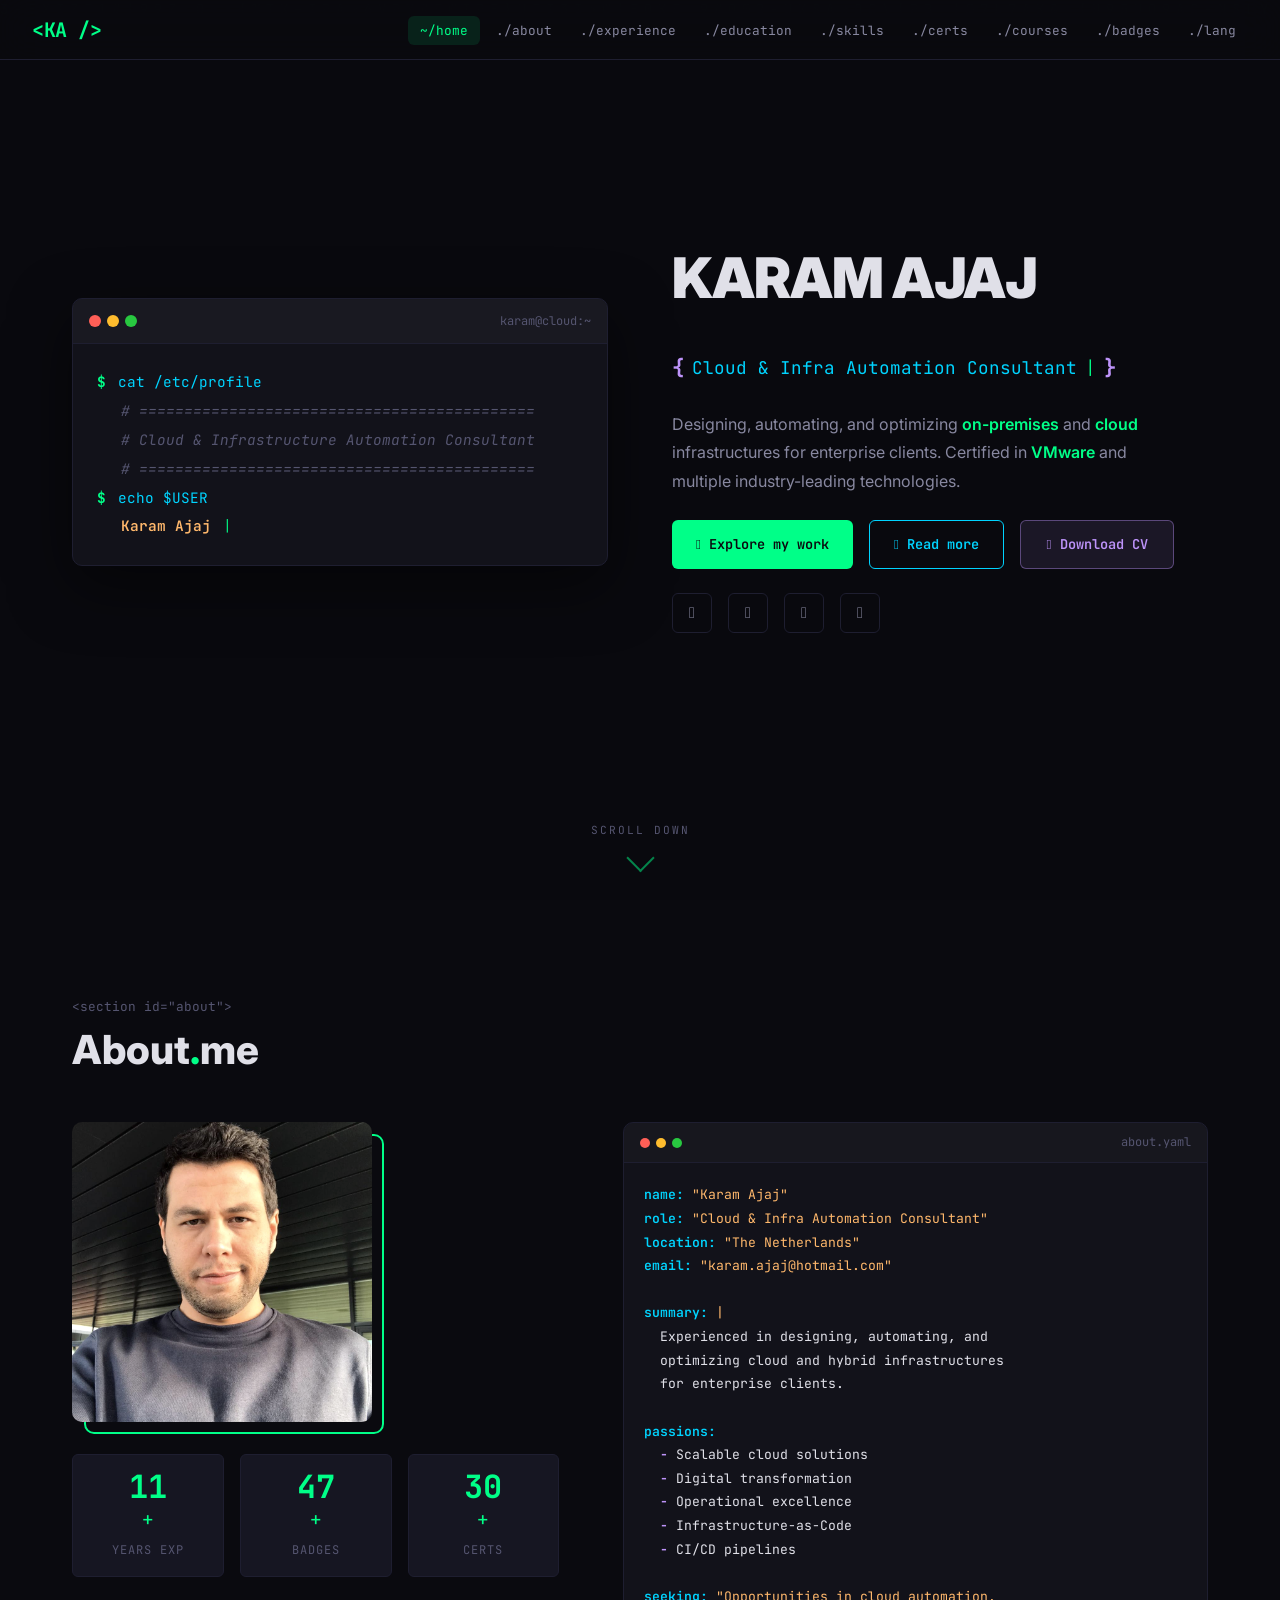
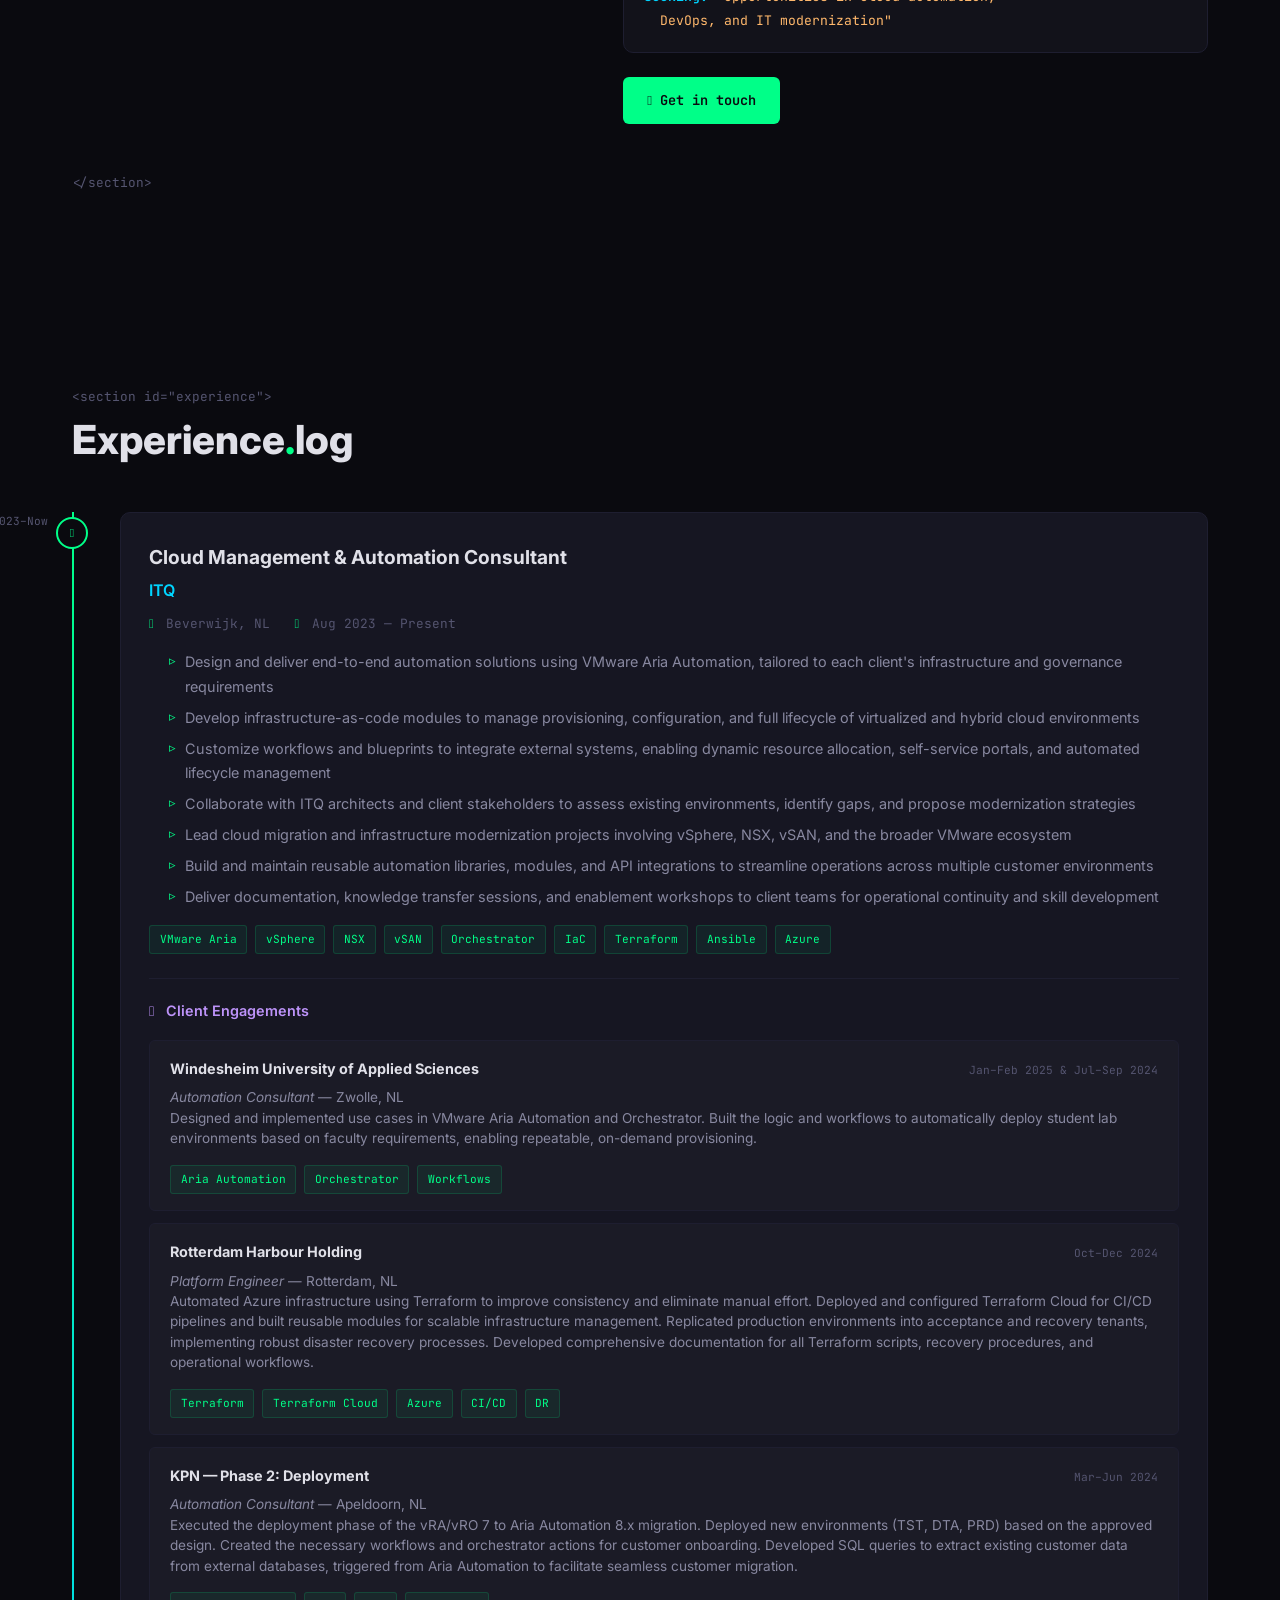
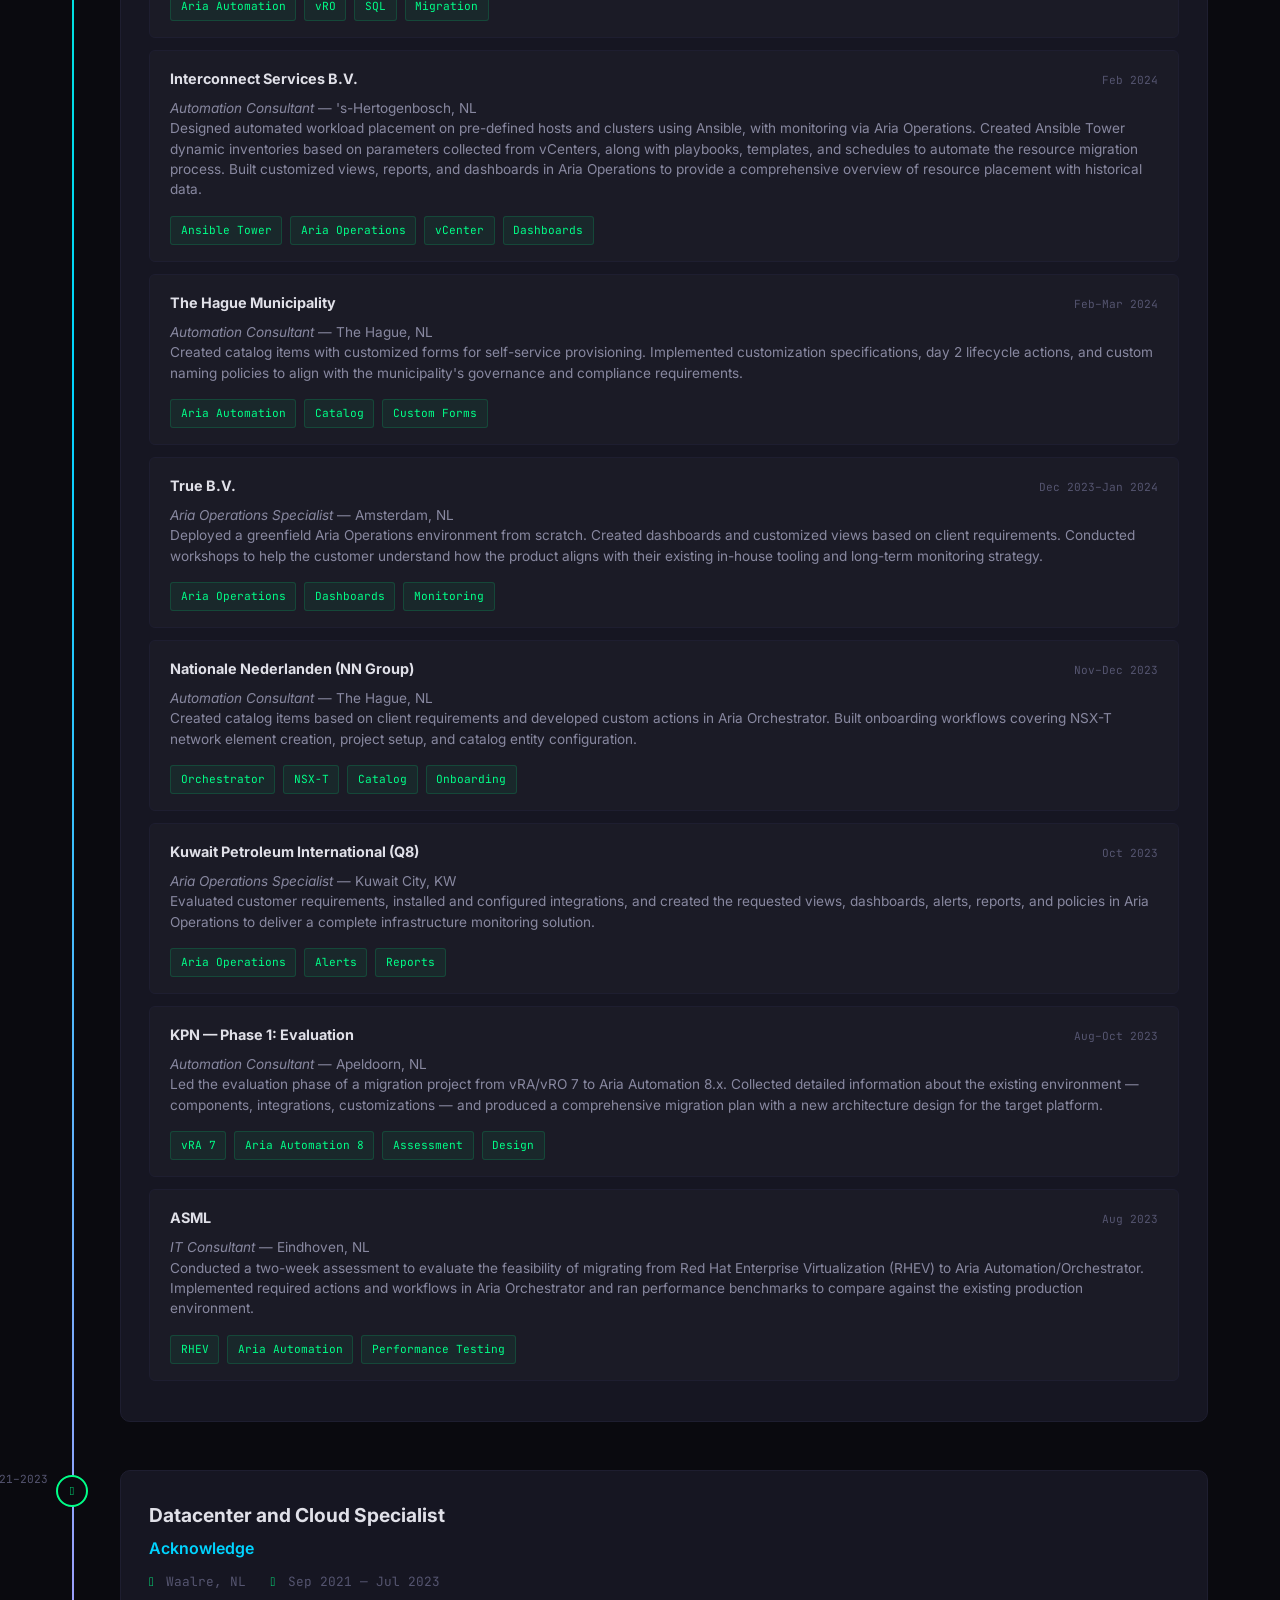
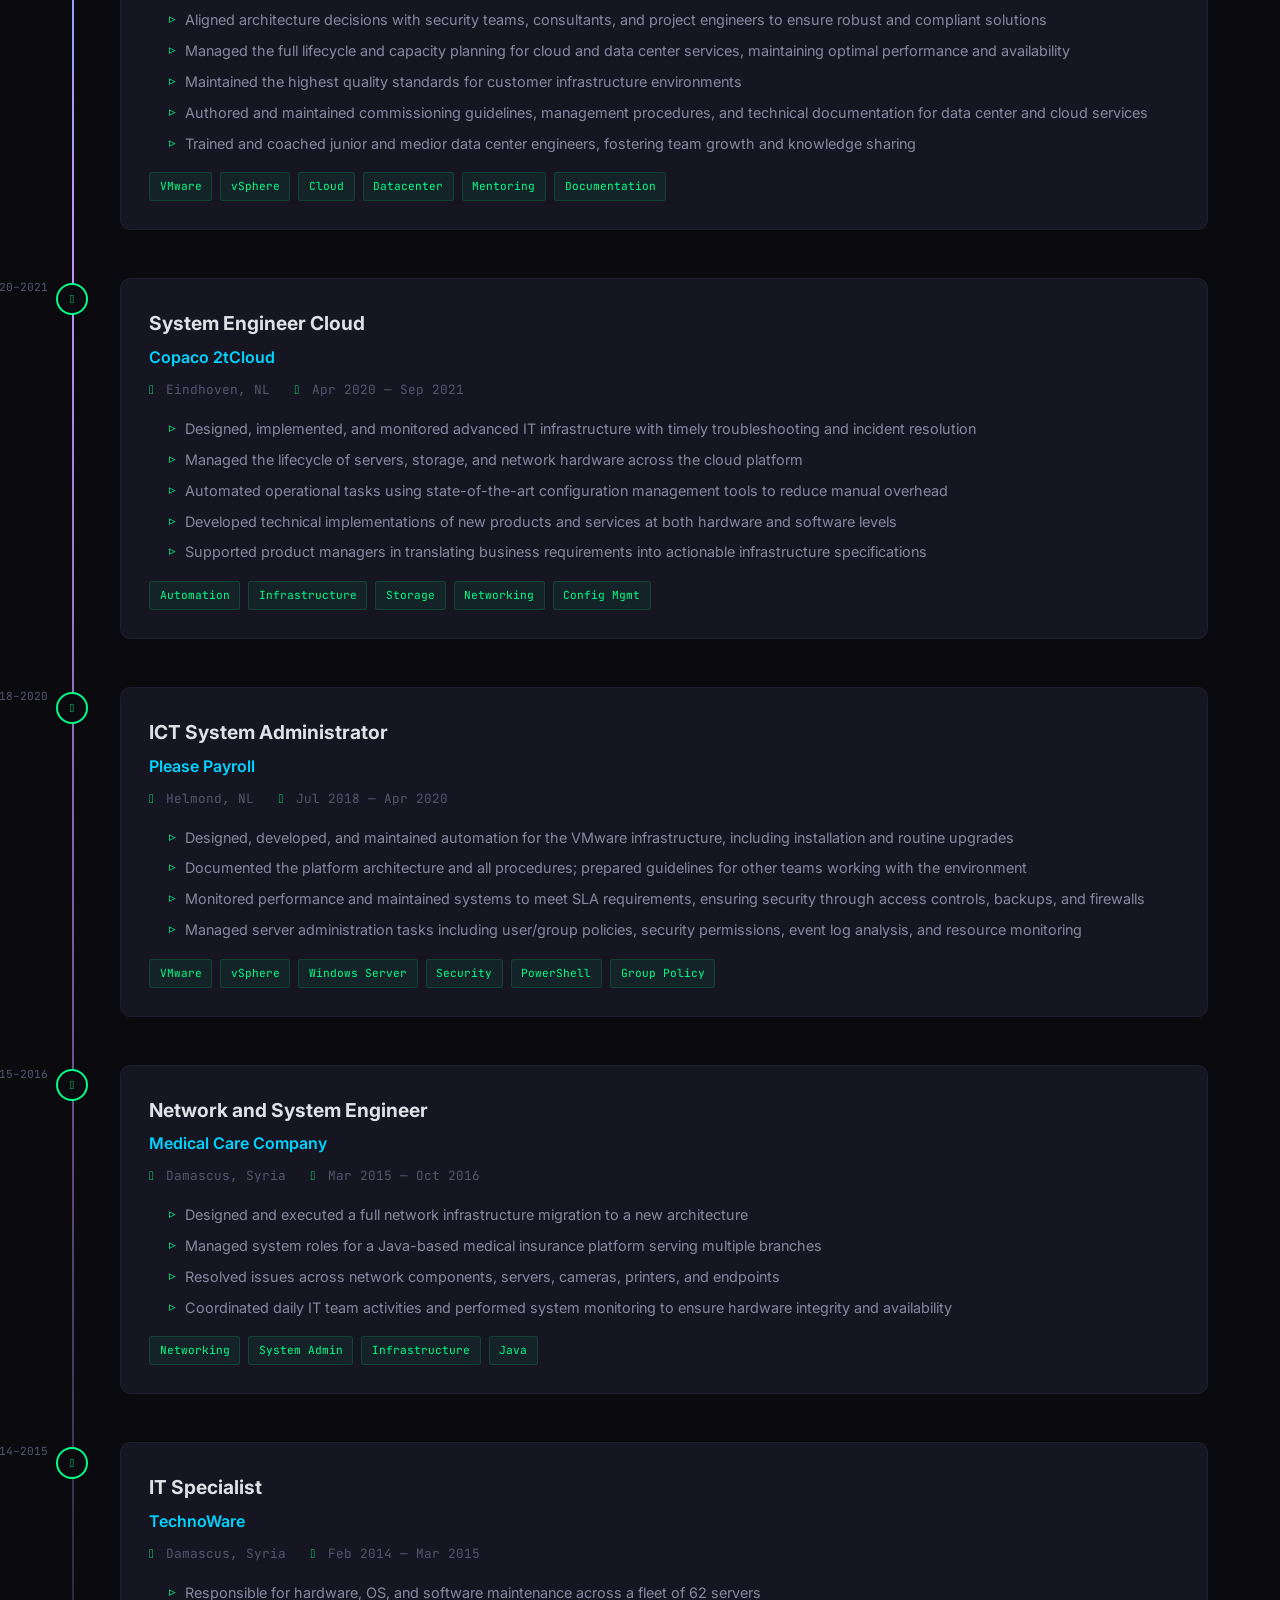
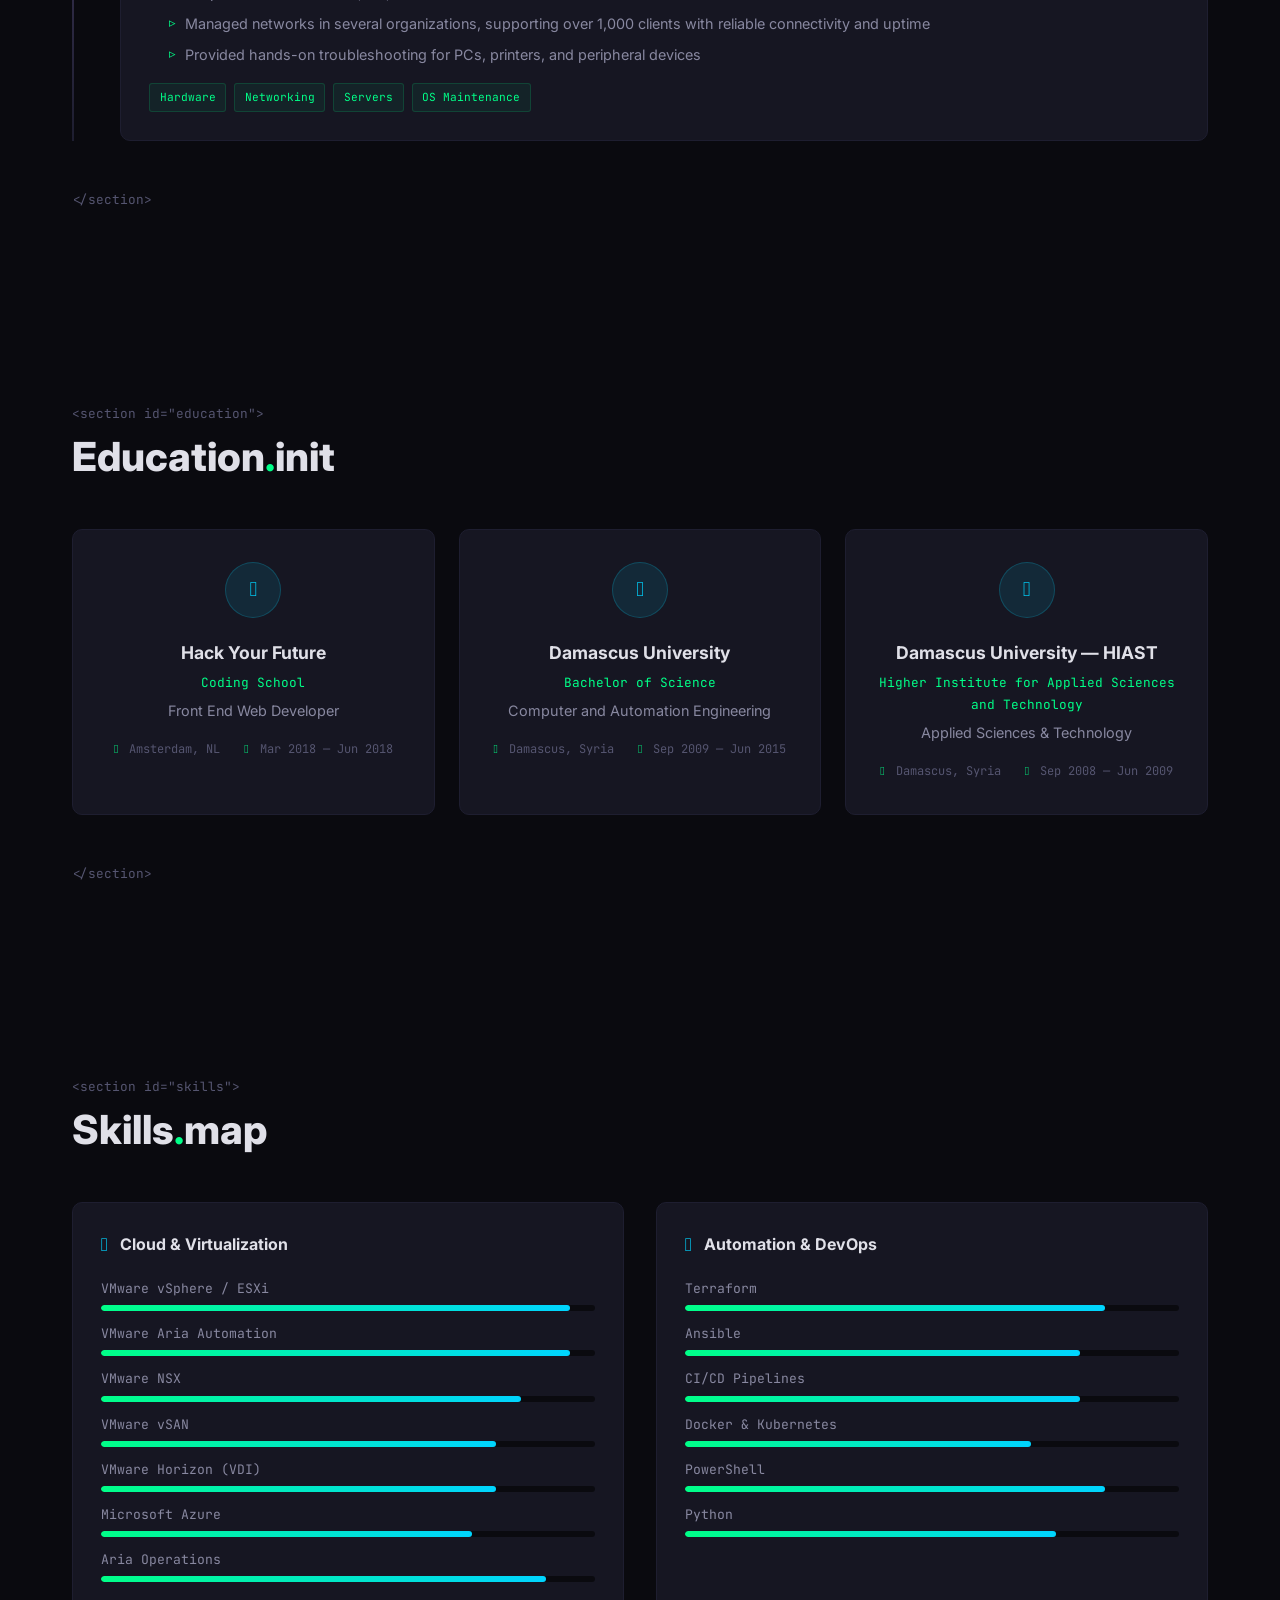
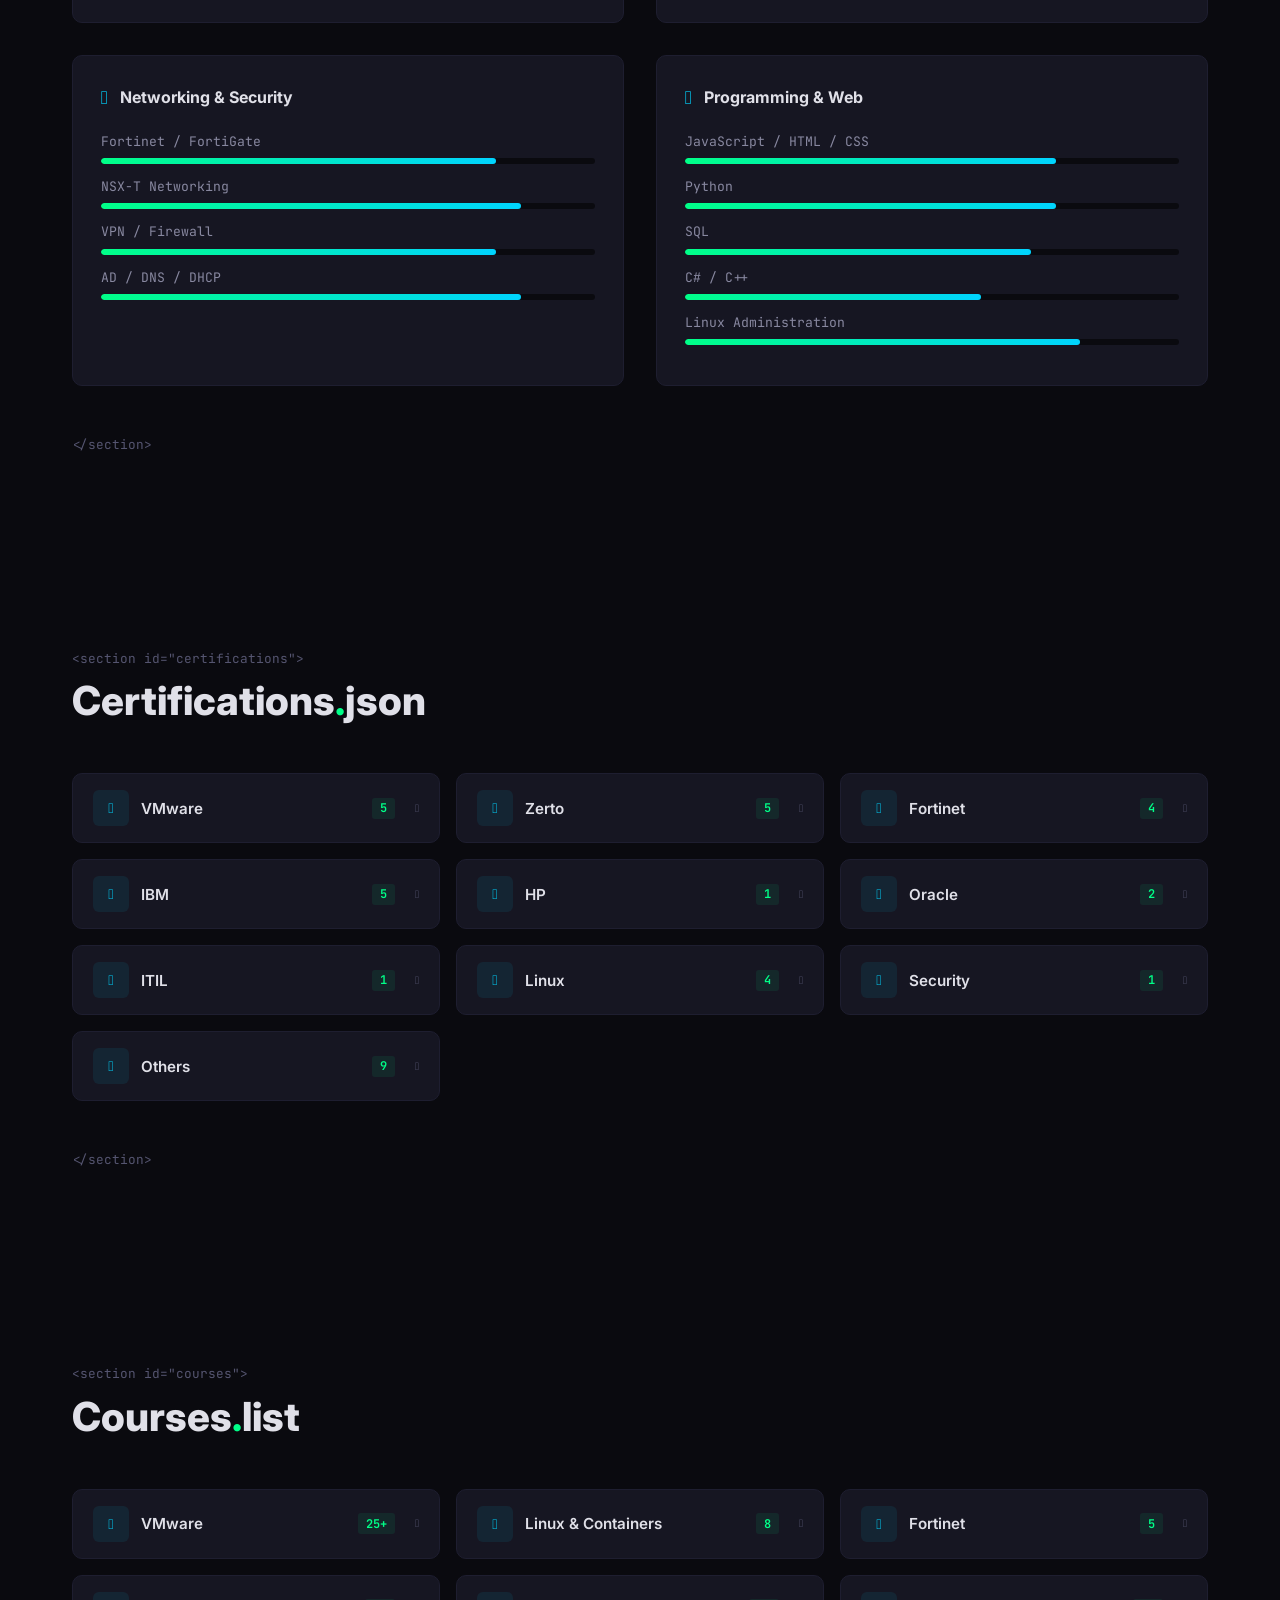
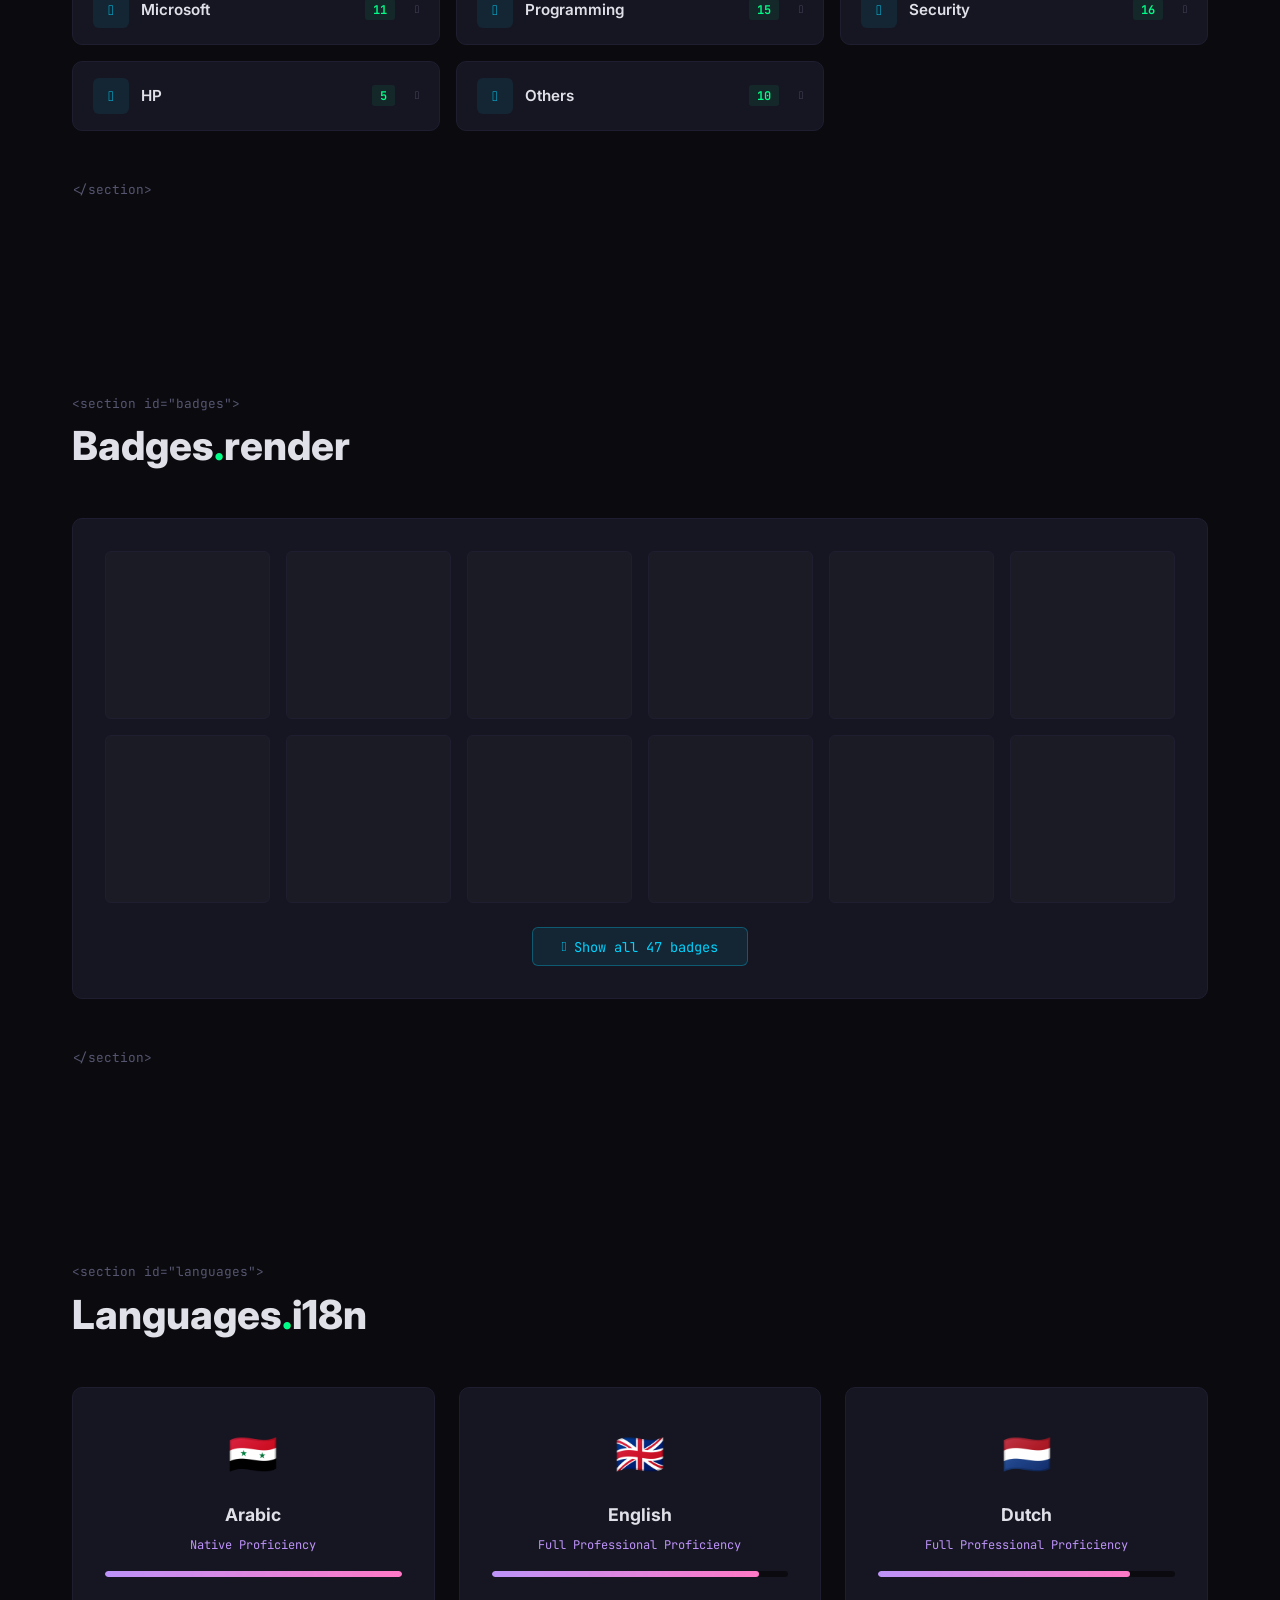
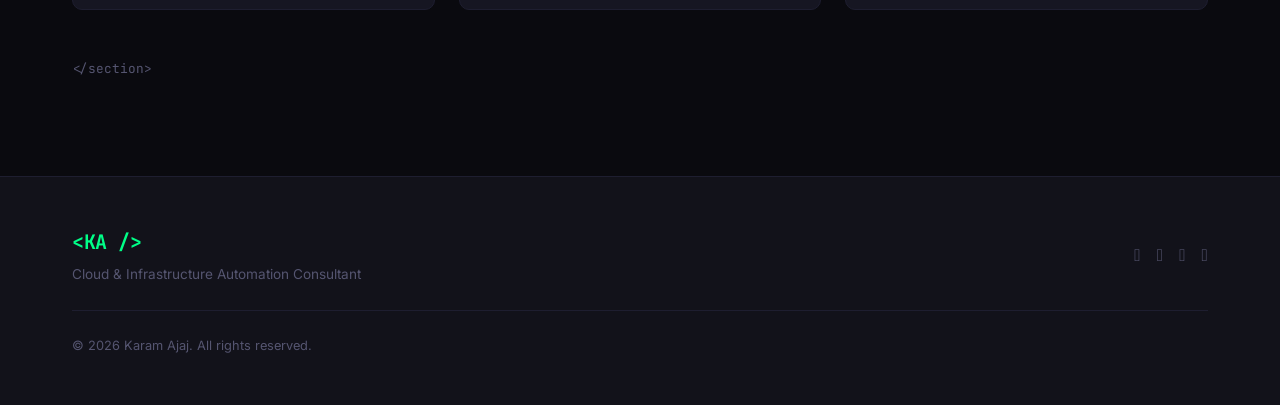
==== commit 3fd4f3ab: "Add CV HTML and JavaScript for interactive portfolio features - Created cv.html for Karam Ajaj's CV " ====
--- a/index.html
+++ b/index.html
@@ -1,1043 +1,596 @@
-<!DOCTYPE html>
-<html lang="en">
-
-<!-- Global site tag (gtag.js) - Google Analytics -->
-<!-- <script async src="https://www.googletagmanager.com/gtag/js?id=UA-153845433-1"></script>
-<script>
-    window.dataLayer = window.dataLayer || [];
-
-    function gtag() {
-        dataLayer.push(arguments);
-    }
-    gtag('js', new Date());
-
-    gtag('config', 'UA-153845433-1');
-</script> -->
-
-<head>
-    <meta charset="utf-8">
-    <meta name="viewport" content="width=device-width, initial-scale=1, shrink-to-fit=no">
-    <meta name="description" content="IT ICT vmware vdi karam ajaj CV resume windows server esxi vsphere virtualization vcenter docker network security Eindhoven Helmond Netherlands Nederland Damascus fortigate firewall vm horizon vmware backup monitoring system server managementnet work printer linux system administrator networking ubuntu alpine arch OS kubernetes k8s jenkins web developer NAS commvault zerto HTML CSS JS Metro CSS3 Javascript HTML5 UI Library Web Development Framework cloud software engineer, cloud computing engineer, cloud system engineer cloud engineer requirements, cloud engineer qualifications, become a cloud engineer, it cloud engineer, software cloud engineer, engineer cloud, requirements for cloud engineer, cloud engineering software, cloud engineer program, software engineering cloud computing, system cloud engineer, prerequisite for cloud engineer, cloud engineering for beginners, engineering cloud computing, software engineering for the cloud">
-    <meta name="keywords" content="KARAM AJAJ, IT, ICT, vmware, vdi, karam, ajaj, CV, resume, windows server, esxi, vsphere, virtualization, vcenter, docker, network, security, Eindhoven, Helmond, Netherlands, Nederland, Damascus, fortigate, firewall, vm horizon, vmware backup, monitoring system, server managementnet, work printer, linux, linux system administrator, networking, ubuntu, alpine, arch, OS, kubernetes, k8s, jenkins, web developer, NAS, commvault, zerto, HTML, CSS, JS, Metro, CSS3, Javascript, HTML5, UI, Library, Web, Development, Framework">
-
-    <!-- <meta name="description" content="Helmond, Noord-Brabant, Nederland · System Engineer · Acknowledge"> -->
-    <meta name="author" content="Karam Ajaj">
-    <!-- <meta name="keywords" content="Helmond, Noord-Brabant, Nederland · System Engineer · Acknowledge"> -->
-
-
-    <!-- Google / Search Engine Tags -->
-    <meta itemprop="name" content="My resume">
-    <meta itemprop="description" content="private blog">
-    <meta itemprop="image" content="https://cv.vnerd.nl/img/preview.png">
-
-    <!-- Facebook Open Graph data -->
-    <meta property="og:title" content="My resume" />
-    <meta property="og:type" content="website" />
-    <meta property="og:image" content="https://cv.vnerd.nl/img/preview.png" />
-    <meta property="og:description" content="private blog" />
-    <meta property="og:site_name" content="test" />
-
-    <!-- Twitter Meta Tags -->
-    <meta name="twitter:card" content="summary_large_image">
-    <meta name="twitter:title" content="My resume">
-    <meta name="twitter:description" content="private blog">
-    <meta name="twitter:image" content="https://cv.vnerd.nl/img/preview.png">
-    
-
-<!-- Hotjar Tracking Code for https://cv.vnerd.nl -->
-<!-- <script>
-    (function(h,o,t,j,a,r){
-        h.hj=h.hj||function(){(h.hj.q=h.hj.q||[]).push(arguments)};
-        h._hjSettings={hjid:1629954,hjsv:6};
-        a=o.getElementsByTagName('head')[0];
-        r=o.createElement('script');r.async=1;
-        r.src=t+h._hjSettings.hjid+j+h._hjSettings.hjsv;
-        a.appendChild(r);
-    })(window,document,'https://static.hotjar.com/c/hotjar-','.js?sv=');
-</script> -->
-
-<!-- Matomo -->
-<!-- <script>
-    var _paq = window._paq = window._paq || [];
-    /* tracker methods like "setCustomDimension" should be called before "trackPageView" */
-    _paq.push(['trackPageView']);
-    _paq.push(['enableLinkTracking']);
-    (function() {
-      var u="//monitoring.caprover.karamajaj.nl/";
-      _paq.push(['setTrackerUrl', u+'matomo.php']);
-      _paq.push(['setSiteId', '1']);
-      var d=document, g=d.createElement('script'), s=d.getElementsByTagName('script')[0];
-      g.async=true; g.src=u+'matomo.js'; s.parentNode.insertBefore(g,s);
-    })();
-  </script> -->
-  <!-- End Matomo Code -->
-
-  <!-- <script async defer data-website-id="c9261da7-92c7-4d82-894e-e8caeecbe577" src="https://umami.caprover.karamajaj.nl/umami.js"></script> -->
-
-    <!-- Bootstrap core CSS -->
-    <link href="vendor/bootstrap/css/bootstrap.min.css" rel="stylesheet">
-
-    <!-- Custom fonts for this template -->
-    <!-- <link rel="preload" as="font"> -->
-    <link href="https://fonts.googleapis.com/css?family=Saira+Extra+Condensed:500,700" rel="stylesheet">
-    <link href="https://fonts.googleapis.com/css?family=Muli:400,400i,800,800i" rel="stylesheet">
-    <link href="vendor/fontawesome-free/css/all.min.css" rel="stylesheet">
-
-    <!-- Custom styles for this template -->
-    <link href="./css/resume.min.css" rel="stylesheet">
-
-    <!-- Custom icon-->
-    <link rel="icon" href="img/1.png">
-
-
-    <title>Karam Ajaj - System Engineer - Resume</title>
-
-</head>
-
-<body id="page-top">
-
-    <nav class="navbar navbar-expand-lg navbar-dark bg-primary fixed-top" id="sideNav">
-        <a class="navbar-brand js-scroll-trigger" href="#page-top">
-            <span class="d-block d-lg-none">Karam Ajaj</span>
-            <span class="d-none d-lg-block">
-        <img class="img-fluid img-profile rounded-circle mx-auto mb-2" src="img/profile.jpg" alt="karam ajaj CV resume profile picture">
-      </span>
-        </a>
-        <button class="navbar-toggler" type="button" data-toggle="collapse" data-target="#navbarSupportedContent" aria-controls="navbarSupportedContent" aria-expanded="false" aria-label="Toggle navigation">
-      <span class="navbar-toggler-icon"></span>
-    </button>
-        <div class="collapse navbar-collapse" id="navbarSupportedContent">
-            <ul class="navbar-nav">
-                <li class="nav-item">
-                    <a class="nav-link js-scroll-trigger" href="#about" style="text-decoration:none">About</a>
-                </li>
-                <li class="nav-item">
-                    <a class="nav-link js-scroll-trigger" href="#experience" style="text-decoration:none">Experience</a>
-                </li>
-                <li class="nav-item">
-                    <a class="nav-link js-scroll-trigger" href="#education" style="text-decoration:none">Education</a>
-                </li>
-                <!--
-                <li class="nav-item">
-                    <a class="nav-link js-scroll-trigger" href="#skills" style="text-decoration:none">Skills</a>
-                </li>
-                -->
-                <li class="nav-item">
-                    <a class="nav-link js-scroll-trigger" href="#Certifications" style="text-decoration:none">Certifications</a>
-                </li>
-                <li class="nav-item">
-                    <a class="nav-link js-scroll-trigger" href="#Courses" style="text-decoration:none">Courses</a>
-                </li>
-                <li class="nav-item">
-                    <a class="nav-link js-scroll-trigger" href="#Badges" style="text-decoration:none">Badges</a>
-                </li>
-                <li class="nav-item">
-                    <a class="nav-link js-scroll-trigger" href="#Languages" style="text-decoration:none">Languages</a>
-                </li>
-                <!-- <li class="nav-item">
-                    <a class="nav-link js-scroll-trigger" href="" style="text-decoration:none"></a>
-                </li>
-                <li class="nav-item">
-                    <a class="nav-link js-scroll-trigger" href="" style="text-decoration:none"></a>
-                </li> -->
-                <!-- <li class="nav-item">
-                    <a class="nav-link js-scroll-trigger" href="resrc/karam-ajaj.pdf" target="_blank" style="text-decoration:underline">Download PDF version</a>
-				</li> -->
-                <li class="nav-item">
-                    <a class="nav-link js-scroll-trigger" href="" style="text-decoration:underline">
-                    <form class="nav-link js-scroll-trigger" style="text-decoration:underline" action="https://v2.convertapi.com/convert/web/to/pdf?Secret=LJmwd6I8hrUxCw8X&download=attachment" method="post" enctype="multipart/form-data">
-                        <input type="hidden" name="Url" value="https://cv.vnerd.nl" />
-                        <input type="submit" value="Convert to pdf"/>
-                    </form>
-                </a>
-                </li>
-					<!--<li>
-					<script src="https://cdn.convertapi.com/button.js" data-secret="LJmwd6I8hrUxCw8X"></script>
-<link rel="stylesheet" type="text/css" href="https://cdn.convertapi.com/button.css">
-<button class="convertapi-btn" data-filename="karam-ajaj" UserCss="https://cv.karamajaj.nl/css/resume.min.css">Save page as PDF</button>
-                </li>
-				<li class="nav-item">
-				<a onclick="this.setAttribute('href', 'https://v2.convertapi.com/convert/web/to/pdf?secret=LJmwd6I8hrUxCw8X&download=attachment&url=' + encodeURI(window.location))" href="#">
-    Save page as PDF1
-</a>
-<a href="https://cv.karamajaj.nl;url=https://www.convertapi.com/labs/pdf-button" class="d-block mb-3" onclick="this.setAttribute('href', 'https://v2.convertapi.com/convert/web/to/pdf?secret=LJmwd6I8hrUxCw8X&amp;download=attachment&amp;url=' + encodeURI(window.location))">Save page as PDF2</a>
-				</li>
-				<li>
-				        <form action="https://v2.convertapi.com/convert/web/to/pdf?Secret=LJmwd6I8hrUxCw8X&download=attachment" method="post" enctype="multipart/form-data">
-            <input type="hidden" name="Url" value="https://cv.karamajaj.nl" />
-            <input type="hidden" name="FileName" value="karam-ajaj" />
-            <input type="hidden" name="UserCss" value="https://cv.karamajaj.nl/css/resume.min.css" />
-            <input type="submit" value="Convert file"/>
-        </form>
-		</li>
-		<li>
-		<script src="https://cdn.convertapi.com/button.js" data-secret="LJmwd6I8hrUxCw8X"></script>
-<link rel="stylesheet" type="text/css" href="https://cdn.convertapi.com/button.css">
-<button class="convertapi-btn">Save page as PDF</button>
-</li>-->
-            </ul>
-        </div>
-    </nav>
-
-    <div class="container-fluid p-0">
-
-        <section class="resume-section p-3 p-lg-5 d-flex align-items-center" id="about">
-            <div class="w-100">
-                <h1 class="mb-0">Karam
-                    <span class="text-primary">Ajaj</span>
-                </h1>
-                <div class="subheading mb-5">
-                    <a href="mailto:karam.ajaj@hotmail.com">karam.ajaj@hotmail.com</a>
-			<!-- </br>+31 6 53 50 28 65 -->
-                </div>
-                <p class="lead mb-5"><h3 class="mb-0">Cloud & Infrastructure Automation Consultant</h3><br>
-                    Experienced in designing, automating, and optimizing cloud and hybrid infrastructures for enterprise clients. Certified in VMware, Azure, and multiple industry-leading technologies.<br>
-                    Passionate about delivering scalable solutions, driving digital transformation, and enabling operational excellence. Skilled in Infrastructure-as-Code, CI/CD, and cross-team collaboration.<br>
-                    Actively seeking new opportunities to leverage my expertise in cloud automation, DevOps, and IT modernization to help organizations innovate and grow.
-                </p><br>
-                <div class="social-icons">
-                    <a href="https://www.facebook.com/karam.ajaj" aria-label="facebook" target="_blank" rel="noopener">
-                        <i class="fab fa-facebook-f"></i>
-                    </a>
-                    <a href="https://www.linkedin.com/in/karam-ajaj" aria-label="linkedin" target="_blank" rel="noopener">
-                        <i class="fab fa-linkedin-in"></i>
-                    </a>
-                    <a href="https://www.credly.com/users/karam-ajaj/badges?sort=-state_updated_at&page=1" aria-label="credly" target="_blank" rel="noopener">
-                        <i class="fas fa-id-badge"></i>
-                    </a>
-                    <a href="https://github.com/karam-ajaj" aria-label="github" target="_blank" rel="noopener">
-                        <i class="fab fa-github"></i>
-                    </a>
-                </div>
-            </div>
-        </section>
-
-        <hr class="m-0">
-
-        <section class="resume-section p-3 p-lg-5 d-flex justify-content-center" id="experience">
-            <div class="w-100">
-                <h2 class="mb-5">Experience</h2>
-
-                <div class="resume-item d-flex flex-column flex-md-row justify-content-between mb-5">
-                    <div class="resume-content">
-                        <h3 class="mb-0">Cloud Management & Automation Consultant</h3>
-                        <div class="subheading mb-3"><a href="https://itq.eu/" target="_blank" rel="noopener">ITQ</a></div>
-                        <p>
-                            &#8226 Design and implement end-to-end automation solutions using VMware Aria Automation (formerly vRealize Automation) tailored to client-specific infrastructure and governance needs.</br>
-                            &#8226 Develop infrastructure-as-code modules to manage provisioning, configuration, and lifecycle of virtualized and hybrid cloud environments.</br>
-                            &#8226 Customize workflows and blueprints to integrate external systems and enable dynamic resource allocation, self-service portals, and automated lifecycle management.</br>
-                            &#8226 Collaborate with ITQ architects and client stakeholders to assess existing environments, identify gaps, and propose modernization strategies.</br>
-                            &#8226 Lead cloud migration and infrastructure modernization projects involving vSphere, NSX, vSAN, and other components of the VMware ecosystem.</br>
-                            &#8226 Build and maintain reusable automation libraries, modules, and APIs to streamline operations across multiple customer environments.</br>
-                            &#8226 Provide documentation, knowledge transfer, and enablement workshops to client teams for operational continuity and skill development.
-                            </br>
-                        </p>
-                    </div>
-                    <div class="resume-date text-md-right">
-                        <span class="text-primary">Beverwijk, The Netherlands</span></br>
-                        <span class="text-primary">August 2023 - Present</span>
-                    </div>
-                </div>
-
-
-                <div class="resume-item d-flex flex-column flex-md-row justify-content-between mb-5">
-                    <div class="resume-content">
-                        <h3 class="mb-0">Automation Consultant (ITQ)</h3>
-                        <div class="subheading mb-3"><a href="https://www.windesheim.com/" target="_blank" rel="noopener">Windesheim University of Applied Sciences</a></div>
-                        <p>
-                            &#8226 Design and implement the required use cases in VMware Aria Automation and VMware Aria Automation Orchestrator.</br>
-                            &#8226 Create the logic and workflows to deploy students labs based on the customer requirements.
-                            </br>
-                        </p>
-                    </div>
-                    <div class="resume-date text-md-right">
-                        <span class="text-primary">Zwolle, The Netherlands</span></br>
-                        <span class="text-primary">January 2025 - February 2025</span>
-                    </div>
-                </div>
-
-
-
-                <div class="resume-item d-flex flex-column flex-md-row justify-content-between mb-5">
-                    <div class="resume-content">
-                        <h3 class="mb-0">Platform Engineer (ITQ)</h3>
-                        <div class="subheading mb-3"><a href="https://www.rhhbv.nl/" target="_blank" rel="noopener">Rotterdam Harbour Holding</a></div>
-                        <p>
-                            &#8226 Automated Azure infrastructure using Terraform, enhancing consistency and reducing manual effort.</br>
-                            &#8226 Deployed and configured Terraform Cloud for CI/CD pipelines and created reusable modules for scalable infrastructure management.</br>
-                            &#8226 Replicated production environments into acceptance and recovery tenants, implementing robust disaster recovery processes.</br>
-                            &#8226 Developed comprehensive documentation for Terraform scripts, recovery procedures, and operational workflows.
-                            </br>
-                        </p>
-                    </div>
-                    <div class="resume-date text-md-right">
-                        <span class="text-primary">Rotterdam, The Netherlands</span></br>
-                        <span class="text-primary">October 2024 - December 2024</span>
-                    </div>
-                </div>
-
-
-
-                <div class="resume-item d-flex flex-column flex-md-row justify-content-between mb-5">
-                    <div class="resume-content">
-                        <h3 class="mb-0">Automation Consultant (ITQ)</h3>
-                        <div class="subheading mb-3"><a href="https://www.windesheim.com/" target="_blank" rel="noopener">Windesheim University of Applied Sciences</a></div>
-                        <p>
-                            &#8226 Design and implement the required use cases in VMware Aria Automation and VMware Aria Automation Orchestrator.</br>
-                            &#8226 Create the logic and workflows to deploy students labs based on the customer requirements.
-                            </br>
-                        </p>
-                    </div>
-                    <div class="resume-date text-md-right">
-                        <span class="text-primary">Zwolle, The Netherlands</span></br>
-                        <span class="text-primary">July 2024 - September 2024</span>
-                    </div>
-                </div>
-
-
-
-                <div class="resume-item d-flex flex-column flex-md-row justify-content-between mb-5">
-                    <div class="resume-content">
-                        <h3 class="mb-0">Automation Consultant (ITQ)</h3>
-                        <div class="subheading mb-3"><a href="https://www.kpn.com/" target="_blank" rel="noopener">KPN</a></div>
-                        <p>
-                            &#8226 This was the second phase of a migration project from vra/vro version 7 to Aria Automation 8.x </br>
-                            &#8226 This was the deployment phase, and the main purpose of this phase is to deploy the new environments (TST,DTA,PRD) based on the design, and create the necessary workflows/actions for onboarding.</br>
-                            &#8226 Created SQL queries to get the current customers data from an external database so it will be triggered from Aria Automation before starting the migration for customers.
-                            </br>
-                        </p>
-                    </div>
-                    <div class="resume-date text-md-right">
-                        <span class="text-primary">Apeldoorn, The Netherlands</span></br>
-                        <span class="text-primary">March 2024 - June 2024</span>
-                    </div>
-                </div>
-
-
-                <div class="resume-item d-flex flex-column flex-md-row justify-content-between mb-5">
-                    <div class="resume-content">
-                        <h3 class="mb-0">Automation Consultant (ITQ)</h3>
-                        <div class="subheading mb-3"><a href="https://interconnect.nl/" target="_blank" rel="noopener">Interconnect Services B.V.</a></div>
-                        <p>
-                            &#8226 The use case was to deploy the right workload on the pre-defined hosts/clusters using Ansible, and to monitor these placements using Aria Operations.</br>
-                            &#8226 Created Ansible Tower dynamic inventories based on parameters collected from vCenters.</br>
-                            &#8226 Created Playbooks, Templates, Schedules, etc.. to get the current status and automate the resource migration process.</br>
-                            &#8226 Created customized views, reports and dashboards in Aria Operations to have an overview of the resources placement with historical data.
-                            </br>
-                        </p>
-                    </div>
-                    <div class="resume-date text-md-right">
-                        <span class="text-primary">'s-Hertogenbosch, The Netherlands</span></br>
-                        <span class="text-primary">February 2024 - February 2024</span>
-                    </div>
-                </div>
-
-
-                <div class="resume-item d-flex flex-column flex-md-row justify-content-between mb-5">
-                    <div class="resume-content">
-                        <h3 class="mb-0">Automation Consultant (ITQ)</h3>
-                        <div class="subheading mb-3"><a href="https://www.denhaag.nl/nl/" target="_blank" rel="noopener">The Hague Municipality</a></div>
-                        <p>
-                            &#8226 Created catalog items and customized forms.</br>
-                            &#8226 Created customization specifications and all the required day 2 actions.</br>
-                            &#8226 Created the required custom naming policies.
-                            </br>
-                        </p>
-                    </div>
-                    <div class="resume-date text-md-right">
-                        <span class="text-primary">The Hague, The Netherlands</span></br>
-                        <span class="text-primary">February 2024 - March 2024</span>
-                    </div>
-                </div>
-
-
-                <div class="resume-item d-flex flex-column flex-md-row justify-content-between mb-5">
-                    <div class="resume-content">
-                        <h3 class="mb-0">Aria Operations Specialist (ITQ)</h3>
-                        <div class="subheading mb-3"><a href="https://www.true.nl/" target="_blank" rel="noopener">True B.V.</a></div>
-                        <p>
-                            &#8226 Deploy a green field Aria Operations environment.</br>
-                            &#8226 Created dashboards and customized views based on the customer requested input.</br>
-                            &#8226 Helped the customer with workshops for a better understanding of the product and how it will align with the current in-house tools and how it will be used in the long term.
-                            </br>
-                        </p>
-                    </div>
-                    <div class="resume-date text-md-right">
-                        <span class="text-primary">Amsterdam, The Netherlands</span></br>
-                        <span class="text-primary">December 2023 - January 2024</span>
-                    </div>
-                </div>
-
-
-                <div class="resume-item d-flex flex-column flex-md-row justify-content-between mb-5">
-                    <div class="resume-content">
-                        <h3 class="mb-0">Automation Consultant (ITQ)</h3>
-                        <div class="subheading mb-3"><a href="https://www.nn-group.com/home.htm" target="_blank" rel="noopener">Nationale Nederlanden (NN Group)</a></div>
-                        <p>
-                            &#8226 Creating catalog items based on the client requirments.</br>
-                            &#8226 Developing actions in Aria Orchestrator.</br>
-                            &#8226 Developing Onboarding workflows (creating NSX-T elements, projects, catalog entities, etc..).
-                            </br>
-                        </p>
-                    </div>
-                    <div class="resume-date text-md-right">
-                        <span class="text-primary">The Hague, The Netherlands</span></br>
-                        <span class="text-primary">November 2023 - December 2023</span>
-                    </div>
-                </div>
-
-
-                <div class="resume-item d-flex flex-column flex-md-row justify-content-between mb-5">
-                    <div class="resume-content">
-                        <h3 class="mb-0">Aria Operations Specialist (ITQ)</h3>
-                        <div class="subheading mb-3"><a href="https://www.q8.com/" target="_blank" rel="noopener">Kuwait Petroleum International (Q8)</a></div>
-                        <p>
-                            &#8226 Evaluate the customer requirements.</br>
-                            &#8226 Install and configure integrations.</br>
-                            &#8226 Create the requested views, dashboards, alerts, reports and policies in Aria Operations.
-                            </br>
-                        </p>
-                    </div>
-                    <div class="resume-date text-md-right">
-                        <span class="text-primary">Kuwait City, Kuwait</span></br>
-                        <span class="text-primary">October 2023 - October 2023</span>
-                    </div>
-                </div>
-
-
-                <div class="resume-item d-flex flex-column flex-md-row justify-content-between mb-5">
-                    <div class="resume-content">
-                        <h3 class="mb-0">Automation Consultant (ITQ)</h3>
-                        <div class="subheading mb-3"><a href="https://www.kpn.com/" target="_blank" rel="noopener">KPN</a></div>
-                        <p>
-                            &#8226 This was the first phase of a migration project from vra/vro version 7 to Aria Automation 8.x </br>
-                            &#8226 This was the evaluation phase, and the main purpose of this phase is to collect all the information about the environment (components, integrations, etc..) and create a migration plan plus a new design for the new environment.
-                            </br>
-                        </p>
-                    </div>
-                    <div class="resume-date text-md-right">
-                        <span class="text-primary">Apeldoorn, The Netherlands</span></br>
-                        <span class="text-primary">August 2023 - October 2023</span>
-                    </div>
-                </div>
-
-
-                <div class="resume-item d-flex flex-column flex-md-row justify-content-between mb-5">
-                    <div class="resume-content">
-                        <h3 class="mb-0">IT consultant (ITQ)</h3>
-                        <div class="subheading mb-3"><a href="https://www.asml.com/en" target="_blank" rel="noopener">ASML</a></div>
-                        <p>
-                            &#8226 Two week assessment and tests to evaluate the migration from RedHat Enterprise Virtualization to Aria Automation/Orchestration.</br>
-                            &#8226 During this project we implemented the required actions and workflows in Aria Orchestrator and did some performance tests to compare with the current production environment.
-                            </br>
-                        </p>
-                    </div>
-                    <div class="resume-date text-md-right">
-                        <span class="text-primary">Eindhoven, The Netherlands</span></br>
-                        <span class="text-primary">August 2023 - August 2023</span>
-                    </div>
-                </div>
-
-
-                <div class="resume-item d-flex flex-column flex-md-row justify-content-between mb-5">
-                    <div class="resume-content">
-                        <h3 class="mb-0">Datacenter and Cloud Specialist</h3>
-                        <div class="subheading mb-3"><a href="https://www.acknowledge.nl/" target="_blank" rel="noopener">Acknowledge</a></div>
-                        <p>
-                            &#8226 Aligning architecture choices with the security team, consultants and project engineers.</br>
-                            &#8226 Lifecycle management and capacity management for cloud and data center services.</br>
-                            &#8226 Maintaing the highest level of quality of our customers' infrastructure.</br>
-                            &#8226 Delivering and maintaining relevant commissioning, management guidelines and technical documentation of data center and cloud services.</br>
-                            &#8226 Training and coaching junior and medior data center engineers.
-                            </br>
-                        </p>
-                    </div>
-                    <div class="resume-date text-md-right">
-                        <span class="text-primary">Waalre, The Netherlands</span></br>
-                        <span class="text-primary">September 2021 - July 2023</span>
-                    </div>
-                </div>
-
-
-                <div class="resume-item d-flex flex-column flex-md-row justify-content-between mb-5">
-                    <div class="resume-content">
-                        <h3 class="mb-0">System Engineer Cloud</h3>
-                        <div class="subheading mb-3"><a href="https://www.copaco.com/nl-nl/2tcloud-home" target="_blank" rel="noopener">Copaco 2tCloud</a></div>
-                        <p>
-                            &#8226 Designing, implementing, monitoring and ensuring timely troubleshooting within an advanced IT infrastructure.</br>
-                            &#8226 Managing the lifecycle of servers, storage and network hardware.</br>
-                            &#8226 Automating tasks, using "state of the art" configuration management tools.</br>
-                            &#8226 Developing technical implementations of new products and services at both hardware and software level.</br>
-                            &#8226 Support of the product managers in translating the requirements from the business into specifications for the infrastructure.
-                            </br>
-                        </p>
-                    </div>
-                    <div class="resume-date text-md-right">
-                        <span class="text-primary">Eindhoven, The Netherlands</span></br>
-                        <span class="text-primary">April 2020 - September 2021</span>
-                    </div>
-                </div>
-
-
-                <div class="resume-item d-flex flex-column flex-md-row justify-content-between mb-5">
-                    <div class="resume-content">
-                        <h3 class="mb-0">ICT system administrator</h3>
-                        <div class="subheading mb-3"><a href="https://www.please.nl" target="_blank" rel="noopener">Please
-                Payroll</a></div>
-                        <p>
-                            &#8226 Design, develop and maintain automation of VMWARE infrastructure.</br>
-                            &#8226 Design installation, management and routine upgrades of VMWARE infrastructure.</br>
-                            &#8226 Document the architecture and all procedures; prepare guidelines for other teams working with the platform.</br>
-                            &#8226 Monitor performance and maintain systems according to requirements.</br>
-                            &#8226 Ensure security through access controls, backups and firewall.</br>
-                            &#8226 Perform server administration tasks, including user/group administration, security permissions, group policies, research event log warnings and errors, and resource monitoring, ensuring system architecture components work together seamlessly.
-                            </br>
-                        </p>
-                    </div>
-                    <div class="resume-date text-md-right">
-                        <span class="text-primary">Helmond, The Netherlands</span></br>
-                        <span class="text-primary">July 2018 - April 2020</span>
-                    </div>
-                </div>
-
-                <div class="resume-item d-flex flex-column flex-md-row justify-content-between mb-5">
-                    <div class="resume-content">
-                        <h3 class="mb-0">Network and system engineer</h3>
-                        <div class="subheading mb-3"><a href="http://mcc-syria.com/" target="_blank" rel="noopener">Medical Care
-                Company</a></div>
-                        <p>&#8226 Design and develop of the Network Infrastructure (new structure migration).</br>&#8226 Manage system rolls (Java based medical insurance system).</br>&#8226 Resolve problems for network components, cameras, printers, computers
-                            and servers.</br>&#8226 Coordinating the tasks for IT team.</br>&#8226 Perform daily system monitoring, verifying the integrity and availability of all hardware. </p>
-                    </div>
-                    <div class="resume-date text-md-right">
-                        <span class="text-primary">Damascus, Syria</span></br>
-                        <span class="text-primary">March 2015 – October 2016</span>
-                    </div>
-                </div>
-
-                <div class="resume-item d-flex flex-column flex-md-row justify-content-between mb-5">
-                    <div class="resume-content">
-                        <h3 class="mb-0">IT Specialist</h3>
-                        <div class="subheading mb-3"><a href="http://www.technoware-sy.com/" target="_blank" rel="noopener">TechnoWare</a></div>
-                        <p>&#8226 Printers and pc's hardware and software maintenance.</br>&#8226 Responsible for hardware, OS and network maintenance for (62) servers.</br>&#8226 Manage networks in several organizations (more than 1000 client).
-                        </p>
-                    </div>
-                    <div class="resume-date text-md-right">
-                        <span class="text-primary">Damascus, Syria</span></br>
-                        <span class="text-primary">February 2014 – March 2015</span>
-                    </div>
-                </div>
-            </div>
-        </section>
-
-        <hr class="m-0">
-
-        <section class="resume-section p-3 p-lg-5 d-flex align-items-center" id="education">
-            <div class="w-100">
-                <h2 class="mb-5">Education</h2>
-
-                <div class="resume-item d-flex flex-column flex-md-row justify-content-between mb-5">
-                    <div class="resume-content">
-                        <h3 class="mb-0">Hack Your Future</h3>
-                        <div class="subheading mb-3">Coding School</div>
-                        <div>Front End Web Developer</div>
-                        <p></p>
-                    </div>
-                    <div class="resume-date text-md-right">
-                        <span class="text-primary">Amsterdam, Netherlands</span></br>
-                        <span class="text-primary">March 2018 – June 2018</span>
-                    </div>
-                </div>
-
-                <div class="resume-item d-flex flex-column flex-md-row justify-content-between mb-5">
-                    <div class="resume-content">
-                        <h3 class="mb-0">Damascus University</h3>
-                        <div class="subheading mb-3">Bachelor of Science</div>
-                        <div>Computer and Automation Engineering</div>
-                        <p></p>
-                    </div>
-                    <div class="resume-date text-md-right">
-                        <span class="text-primary">Damascus, Syria</span></br>
-                        <span class="text-primary">September 2009 – June 2015</span>
-                    </div>
-                </div>
-
-                <div class="resume-item d-flex flex-column flex-md-row justify-content-between">
-                    <div class="resume-content">
-                        <h3 class="mb-0">Damascus University</h3>
-                        <div class="subheading mb-3">HIAST</div>
-                        <div>Higher Institute for Applied Sciences and Technology</div>
-                        <p></p>
-                    </div>
-                    <div class="resume-date text-md-right">
-                        <span class="text-primary">Damascus, Syria</span></br>
-                        <span class="text-primary">September 2008 - June 2009</span>
-                    </div>
-                </div>
-            </div>
-<!-- 
-        </section>
-
-        <hr class="m-0 ">
-
-        <section class="resume-section p-3 p-lg-5 d-flex align-items-center " id="skills">
-
-            <div class="w-100 ">
-                <h2 class="mb-5 ">Skills</h2>
-
-                <div class="row ">
-                    <div class="col-6 mb-4 ">
-
-                        <div class="subheading mb-3 ">Programming Languages</div>
-
-                        <ul class="fa-ul mb-5 ">
-                            <li>
-                                <i class="fa-li fa fa-check "></i>HTML
-                            </li>
-                            <li>
-                                <i class="fa-li fa fa-check "></i>CSS
-                            </li>
-                            <li>
-                                <i class="fa-li fa fa-check "></i>JavaScript
-                            </li>
-                            <li>
-                                <i class="fa-li fa fa-check "></i>WordPress
-                            </li>
-                            <li>
-                                <i class="fa-li fa fa-check "></i>C#
-                            </li>
-                            <li>
-                                <i class="fa-li fa fa-check "></i>PowerShell
-                            </li>
-                        </ul>
-
-                        <div class="subheading mb-3 ">Networking</div>
-                        <ul class="fa-ul mb-5 ">
-                            <li>
-                                <i class="fa-li fa fa-check "></i> Fortinet Firewalls &amp; VMX
-                            </li>
-                            <li>
-                                <i class="fa-li fa fa-check "></i> CCNA
-                            </li>
-                            <li>
-                                <i class="fa-li fa fa-check "></i> Juniper Switches</li>
-                            <li>
-                                <i class="fa-li fa fa-check "></i> VPN
-                            </li>
-                        </ul>
-
-                    </div>
-
-
-                    <div class="col-6 mb-4 ">
-                        <div class="subheading mb-3 ">VMWare</div>
-                        <ul class="fa-ul mb-5 ">
-                            <li><i class="fa-li fa fa-check "></i> vCenter Administration</li>
-                            <li><i class="fa-li fa fa-check "></i> Horizon App Volumes</li>
-                            <li><i class="fa-li fa fa-check "></i> Horizon Identity Manager</li>
-                            <li> <i class="fa-li fa fa-check "></i> ThinApps</li>
-                            <li><i class="fa-li fa fa-check "></i> vRealize Operations Manager</li>
-                            <li><i class="fa-li fa fa-check "></i> vRealize Network Insight</li>
-                            <li><i class="fa-li fa fa-check "></i> vRealize Log Insight</li>
-                            <li><i class="fa-li fa fa-check "></i> vSAN</li>
-                            <li><i class="fa-li fa fa-check "></i> NSX</li>
-                            <li><i class="fa-li fa fa-check "></i> ESXi</li>
-                        </ul>
-
-                        <div class="subheading mb-3 ">Monitoring</div>
-                        <ul class="fa-ul mb-5 ">
-                            <li><i class="fa-li fa fa-check "></i> PRTG</li>
-                            <li><i class="fa-li fa fa-check "></i> iLO</li>
-                            <li><i class="fa-li fa fa-check "></i> iRDAC</li>
-                        </ul>
-                    </div>
-
-                    <div class="col-6 mb-4 ">
-                        <div class="subheading mb-3 ">Windows</div>
-                        <ul class="fa-ul mb-5 ">
-                            <li><i class="fa-li fa fa-check "></i> Active Directory</li>
-                            <li><i class="fa-li fa fa-check "></i>Group Policy</li>
-                            <li><i class="fa-li fa fa-check "></i>DNS</li>
-                            <li><i class="fa-li fa fa-check "></i>DHCP</li>
-                            <li><i class="fa-li fa fa-check "></i> RDS 2012</li>
-                            <li><i class="fa-li fa fa-check "></i> ADFS</li>
-                            <li><i class="fa-li fa fa-check "></i> VISIO</li>
-                        </ul>
-
-                        <div class="subheading mb-3 ">Security</div>
-                        <ul class="fa-ul mb-5 ">
-                            <li><i class="fa-li fa fa-check "></i> Fortinet VMX</li>
-                            <li><i class="fa-li fa fa-check "></i> Kaspersky Administration</li>
-                        </ul>
-                    </div>
-
-                    <div class="col-6 mb-4 ">
-
-                        <div class="subheading mb-3 ">Storage</div>
-                        <ul class="fa-ul mb-5 ">
-                            <li><i class="fa-li fa fa-check "></i> CommVault</li>
-                            <li><i class="fa-li fa fa-check "></i> NAS</li>
-                        </ul>
-
-                        <div class="subheading mb-3 ">Other</div>
-                        <ul class="fa-ul mb-5 ">
-                            <li><i class="fa-li fa fa-check "></i> Linux</li>
-                            <li><i class="fa-li fa fa-check "></i> Matlab</li>
-                            <li><i class="fa-li fa fa-check "></i> MySQL</li>
-                            <li><i class="fa-li fa fa-check "></i> Labview</li>
-                        </ul>
-                    </div>
-                </div>
-            </div>
-        -->
-        </section>
-
-        <hr class="m-0 ">
-
-        <section class="resume-section p-3 p-lg-5 d-flex align-items-center " id="Certifications">
-            <div class="w-100 ">
-                <h2 class="mb-5 ">Certifications</h2>
-                <ul class="fa-ul mb-0 ">
-                    <li><i class="fa-li fa fa-bookmark text-dark"></i>VMware:
-                        <ul>
-                            <li><a href="resrc/certification/VMware/VMware Certified Professional - VMware Cloud 2023 certificate.pdf" target="_blank" rel="noopener">VMware Certified Professional - VMware Cloud 2023 certificate</a></li>
-                            <li><a href="resrc/certification/VMware/VMware Certified Professional - Data Center Virtualization 2022 certificate.pdf" target="_blank" rel="noopener">VMware Certified Professional - Data Center Virtualization 2022</a></li>
-                            <li><a href="resrc/certification/VMware/VMware Certified Professional - Network Virtualization 2019 certificate.pdf" target="_blank" rel="noopener">VMware Certified Professional - Network Virtualization 2019</a></li>
-                            <li><a href="resrc/certification/VMware/VMware Certified Professional - Desktop and Mobility 2019 certificate.pdf" target="_blank" rel="noopener">VMware Certified Professional - Desktop and Mobility 2019</a></li>
-                            <li><a href="https://www.youracclaim.com/badges/6dd15a0c-54d0-40a9-ba59-5b1780bb39fe/public_url" target="_blank" rel="noopener">VMware vSphere 6.5 Foundations</a></li>
-                        </ul>
-                    </li>
-                    <br>
-                    <li><i class="fa-li fa fa-bookmark text-dark"></i>Zerto:
-                        <ul>
-                            <li><a href="resrc/certification/Zerto/ZCP Enterprise Engineer 8.0.pdf" target="_blank" rel="noopener">Zerto Certified Professional (ZCP) Enterprise Engineer 8.0</a></li>
-                            <li><a href="resrc/certification/Zerto/ZCP Advanced.pdf" target="_blank" rel="noopener">Zerto Certified Professional (ZCP) Advanced</a></li>
-                            <li><a href="resrc/certification/Zerto/ZCP Enterprise Engineer.pdf" target="_blank" rel="noopener">Zerto Certified Professional (ZCP) Enterprise Engineer</a></li>
-                            <li><a href="resrc/certification/Zerto/ZCP Basic.pdf" target="_blank" rel="noopener">Zerto Certified Professional (ZCP) Basic</a></li>
-                            <li><a href="resrc/certification/Zerto/Zerto - Associate.pdf" target="_blank" rel="noopener">Zerto - Associate</a></li>
-                        </ul>
-                    </li>
-                    <br>
-                    <li><i class="fa-li fa fa-bookmark text-dark"></i>Fortinet:
-                        <ul>
-                            <li><a href="resrc/certification/Fortinet/NSE 2 Network Security Associate - 2021.pdf" target="_blank" rel="noopener">NSE 2 Network Security Associate - 2021</a></li>
-                            <li><a href="resrc/certification/Fortinet/NSE 1 Network Security Associate - 2021.pdf" target="_blank" rel="noopener">NSE 1 Network Security Associate - 2021</a></li>
-                            <li><a href="resrc/certification/Fortinet/NSE 2 Network Security Associate - 2020.pdf" target="_blank" rel="noopener">NSE 2 Network Security Associate - 2020</a></li>
-                            <li><a href="resrc/certification/Fortinet/NSE 1 Network Security Associate - 2019.pdf" target="_blank" rel="noopener">NSE 1 Network Security Associate - 2019</a></li>
-                        </ul>
-                    </li>
-                    <br>
-                    <li><i class="fa-li fa fa-bookmark text-dark"></i>IBM:
-                        <ul>
-                            <li><a href="resrc/certification/IBM/CC0101EN - Introduction to Cloud.pdf" target="_blank" rel="noopener">CC0101EN - Introduction to Cloud</a></li>
-                            <li><a href="resrc/certification/IBM/CC0103EN - IBM Cloud Essentials V3.pdf" target="_blank" rel="noopener">CC0103EN - IBM Cloud Essentials V3</a></li>
-                            <li><a href="resrc/certification/IBM/CC0150EN - Building Cloud Native and Multicloud Applications.pdf" target="_blank" rel="noopener">CC0150EN - Building Cloud Native and Multicloud Applications</a></li>
-                            <li><a href="resrc/certification/IBM/CC0201EN - Introduction to Containers, Kubernetes, and OpenShift V2.pdf" target="_blank" rel="noopener">CC0201EN - Introduction to Containers, Kubernetes, and OpenShift V2</a></li>
-                            <li><a href="resrc/certification/IBM/CO0101EN - Docker Essentials: A Developer Introduction.pdf" target="_blank" rel="noopener">CO0101EN - Docker Essentials: A Developer Introduction</a></li>
-                        </ul>
-                    </li>
-                    <br>
-                    <li><i class="fa-li fa fa-bookmark text-dark"></i>HP:
-                        <ul>
-                            <li><a href="resrc/certification/HP/HPE ATP - Hybrid IT Solutions V2.pdf" target="_blank" rel="noopener">HPE ATP - Hybrid IT Solutions V2</a></li>
-                        </ul>
-                    </li>
-                    <br>
-                    <li><i class="fa-li fa fa-bookmark text-dark"></i>Oracle:
-                        <ul>
-                            <li><a href="resrc/certification/Oracle/Oracle Cloud Infrastructure 2022 Certified Foundations Associate.pdf" target="_blank" rel="noopener">Oracle Cloud Infrastructure 2022 Certified Foundations Associate</a></li>
-                            <li><a href="resrc/certification/Oracle/Oracle Cloud Data Management 2022 Foundations Certified Associate.pdf" target="_blank" rel="noopener">Oracle Cloud Data Management 2022 Foundations Certified Associate</a></li>
-                        </ul>
-                    </li>
-                    <br>
-                    <li><i class="fa-li fa fa-bookmark text-dark"></i>ITIL:
-                        <ul>
-                            <li><a href="resrc/certification/ITIL/ITILv4 Foundation Certificate in IT Service Management.pdf" target="_blank" rel="noopener">ITILv4 Foundation Certificate in IT Service Management</a></li>
-                        </ul>
-                    </li>
-                    <br>
-                    <li><i class="fa-li fa fa-bookmark text-dark"></i>Linux
-                        <ul>
-                            <li><a href="resrc/certification/Linux/LFD116 Software Engineering Basics for Embedded Systems.pdf" target="_blank" rel="noopener">LFD116 - Software Engineering Basics for Embedded Systems</a></li>
-							<li><a href="resrc/certification/Linux/Green Software for Practitioners LFC131.pdf" target="_blank" rel="noopener">LFC131 - Green Software for Practitioners</a></li>
-                            <li><a href="resrc/certification/Linux/CS401 Operating Systems.pdf" target="_blank" rel="noopener">CS401 - Operating Systems</a></li>
-                            <li><a href="resrc/certification/Linux/Docker Essentials - A Developer Introduction.pdf" target="_blank" rel="noopener">Docker Essentials - A Developer Introduction</a></li>
-                        </ul>
-                    </li>
-                    <br>
-                    <li><i class="fa-li fa fa-bookmark text-dark"></i>Security
-                        <ul>
-                            <li><a href="resrc/certification/Security/Security en Privacy Awareness Certificate.pdf" target="_blank" rel="noopener">Security en Privacy Awareness Certificate</a></li>
-                        </ul>
-                    </li>
-                    <br>
-                    <li><i class="fa-li fa fa-bookmark text-dark"></i>Others:
-                        <ul>
-                            <li><a href="resrc/certification/Others/CS107 C++ Programming.pdf" target="_blank" rel="noopener">CS107: C++ Programming</a></li>
-                            <li><a href="resrc/certification/Others/Python Basic Certificate.png" target="_blank" rel="noopener">Python Basic Certificate.png</a></li>
-                            <li><a href="resrc/certification/Others/Google - Creative Certification Exam.pdf" target="_blank" rel="noopener">Google - Creative Certification Exam</a></li>
-                            <li><a href="resrc/certification/Others/UAE Codes Certificate.pdf" target="_blank" rel="noopener">UAE Codes Certificate</a></li>
-                            <li><a href="resrc/certification/Others/Hour_of_code.jpg" target="_blank" rel="noopener">The Hour of Code</a></li>
-                            <li><a href="resrc/certification/Others/automatic_control_certificate.pdf" target="_blank" rel="noopener">Automatic Control Systems</a></li>
-                            <li><a href="resrc/certification/Others/information-retrieval_certificate.pdf" target="_blank" rel="noopener">Principals of information retrieval</a></li>
-                            <li><a href="resrc/certification/Others/thinkingand-logical-fallacies_certificate.pdf" target="_blank" rel="noopener">Thinking and Logical Fallacies Certificate</a></li>
-                            <li><a href="resrc/certification/Others/PrinciplesofScientificResearchWorkshop.pdf" target="_blank" rel="noopener">Principles of Scientific Research Workshop</a></li>
-                        </ul>
-                    </li>
-                    <br>
-                </ul>
-            </div>
-        </section>
-
-
-        <hr class="m-0 ">
-        <section class="resume-section p-3 p-lg-5 d-flex align-items-center " id="Courses">
-            <div class="w-100 ">
-                <h2 class="mb-5 ">Courses</h2>
-                <ul class="fa-ul mb-0 ">
-                    <li>
-                        <li><i class="fa-li fa fa-book text-dark"></i>VMware:
-                            <ul>
-                                <li><a href="resrc/courses/VMware/Skyline Advisor Pro Technologist.pdf" target="_blank" rel="noopener">Skyline Advisor Pro Technologist</a></li>
-                                <li><a href="resrc/courses/VMware/Cloud Computing and Operations.pdf" target="_blank" rel="noopener">Cloud Computing and Operations</a></li>
-                                <li><a href="resrc/courses/VMware/SDDC Planning and Design.pdf" target="_blank" rel="noopener">SDDC Planning and Design</a></li>
-                                <li><a href="resrc/courses/VMware/VMware Cloud Onboarding and Setup.pdf" target="_blank" rel="noopener">VMware Cloud Onboarding and Setup</a></li>
-                                <li><a href="resrc/courses/VMware/SDDC Networking.pdf" target="_blank" rel="noopener">SDDC Networking</a></li>
-                                <li><a href="resrc/courses/VMware/VMware Horizon 7.7 Professional Exam Prep.pdf" target="_blank" rel="noopener">VMware Horizon 7.7 Professional Exam Prep</a</li>
-                                <li><a href="resrc/courses/VMware/Horizon 7 Install, Configure, Manage [V7.3] - On Demand Lab.pdf" target="_blank" rel="noopener">Horizon 7 Install, Configure, Manage [V7.3] - On Demand Lab</a></li>
-                                <li><a href="resrc/courses/VMware/VMware NSX Install, Configure, Manage [V6.4] - On Demand Assessment.pdf" target="_blank" rel="noopener">VMware NSX Install, Configure, Manage [V6.4] - On Demand Assessment</a></li>
-                                <li><a href="resrc/courses/VMware/VMware NSX Install, Configure, Manage [V6.4] - On Demand Content.pdf" target="_blank" rel="noopener">VMware NSX Install, Configure, Manage [V6.4] - On Demand Content</a></li>
-                                <li><a href="resrc/courses/VMware/VMware NSX Install, Configure, Manage [V6.4] - On Demand Evaluation.pdf" target="_blank" rel="noopener">VMware NSX Install, Configure, Manage [V6.4] - On Demand Evaluation</a></li>
-                                <li><a href="resrc/courses/VMware/VMware NSX Install, Configure, Manage [V6.4] - On Demand Lab.pdf" target="_blank" rel="noopener">VMware NSX Install, Configure, Manage [V6.4] - On Demand Lab</a></li>
-                                <li><a href="resrc/courses/VMware/VMware vSAN Deploy and Manage [V6.6] - On Demand Lab.pdf" target="_blank" rel="noopener">VMware vSAN Deploy and Manage [V6.6] - On Demand Lab</a></li>
-                                <li><a href="resrc/courses/VMware/VMware vSAN Deploy and Manage [V6.6] - On Demand.pdf" target="_blank" rel="noopener">VMware vSAN Deploy and Manage [V6.6] - On Demand</a></li>
-                                <li><a href="resrc/courses/VMware/VMware Horizon 7 - Configure and Manage User Environment Manager.pdf" target="_blank" rel="noopener">VMware Horizon 7: Configure and Manage User Environment Manager</a></li>
-                                <li><a href="resrc/courses/VMware/VMware Horizon 7 - Configure and Manage VMware Identity Manager.pdf" target="_blank" rel="noopener">VMware Horizon 7: Configure and Manage VMware Identity Manager</a></li>
-                                <li><a href="resrc/courses/VMware/VMware Horizon 7 Fundamentals.pdf" target="_blank" rel="noopener">VMware Horizon 7 Fundamentals</a></li>
-                                <li><a href="resrc/courses/VMware/vSphere 6.5 Foundations 1.pdf" target="_blank" rel="noopener">vSphere 6.5 Foundations 1</a></li>
-                                <li><a href="resrc/courses/VMware/vSphere 6.5 Foundations 2.pdf" target="_blank" rel="noopener">vSphere 6.5 Foundations 2</a></li>
-                                <li><a href="resrc/courses/VMware/vSphere 6.5 Foundations 3.pdf" target="_blank" rel="noopener">vSphere 6.5 Foundations 3</a></li>
-                                <li><a href="resrc/courses/VMware/vSphere 6.5 Foundations 4.pdf" target="_blank" rel="noopener">vSphere 6.5 Foundations 4</a></li>
-                                <li><a href="resrc/courses/VMware/vSphere 6.5 Foundations 5.pdf" target="_blank" rel="noopener">vSphere 6.5 Foundations 5</a></li>
-                                <li><a href="resrc/courses/VMware/vSphere 6.5 Foundations 6.pdf" target="_blank" rel="noopener">vSphere 6.5 Foundations 6</a></li>
-                                <li><a href="resrc/courses/VMware/VMware Workspace ONE - Introducing the Cloud-based and On-premises Architectures.pdf" target="_blank" rel="noopener">VMware Workspace ONE - Introducing the Cloud-based and On-premises Architectures</a></li>
-                                <li><a href="resrc/courses/VMware/VMware Workspace ONE - Manage Windows Desktop Devices.pdf" target="_blank" rel="noopener">VMware Workspace ONE - Manage Windows Desktop Devices</a></li>
-                                <li><a href="resrc/courses/VMware/VMware Workspace ONE - Create a Tenant and Integrate Identity Providers.pdf" target="_blank" rel="noopener">VMware Workspace ONE - Create a Tenant and Integrate Identity Providers</a></li>
-                                <li><a href="resrc/courses/VMware/VMware Certified Associate - Cloud (VCA-Cloud).pdf" target="_blank" rel="noopener">VMware Certified Associate - Cloud (VCA-Cloud)</a></li>
-                                <li><a href="resrc/courses/VMware/vSphere 6.5 Foundations - Configure vSphere Storage.pdf" target="_blank" rel="noopener">vSphere 6.5 Foundations - Configure vSphere Storage</a></li>
-                                <li><a href="resrc/courses/VMware/VMware vCloud Director Essentials.pdf" target="_blank" rel="noopener">VMware vCloud Director Essentials</a></li>
-                                <li><a href="resrc/courses/VMware/vSphere 6.5 Foundations - Install and Configure vCenter and ESXi.pdf" target="_blank" rel="noopener">vSphere 6.5 Foundations - Install and Configure vCenter and ESXi</a></li>
-                                <li><a href="resrc/courses/VMware/VMware Horizon 7.10 ESB Create and Configure Desktop Pools.pdf" target="_blank" rel="noopener">VMware Horizon 7.10 ESB Create and Configure Desktop Pools</a></li>
-                                <li><a href="resrc/courses/VMware/vSphere 6.5 Foundations Introduction.pdf" target="_blank" rel="noopener">vSphere 6.5 Foundations Introduction</a></li>
-                                <li><a href="resrc/courses/VMware/vSphere 6.5 Foundations Configure vSphere Storage.pdf" target="_blank" rel="noopener">vSphere 6.5 Foundations Configure vSphere Storage</a></li>
-                            </ul>
-                        </li>
-                    </li>
-                    <br>
-                    <li><i class="fa-li fa fa-book text-dark"></i>Linux:
-                        <ul>
-                            <li><a href="resrc/courses/Linux/Docker and Kubernetes - The Big Picture.pdf" target="_blank" rel="noopener">Docker and Kubernetes: The Big Picture</a></li>
-                            <li><a href="resrc/courses/Linux/Linux Server Virtualization.pdf" target="_blank" rel="noopener">Linux Server Virtualization</a></li>
-                            <li><a href="resrc/courses/Linux/Learning the Essentials of CentOS Enterprise Linux 7 Administration.pdf" target="_blank" rel="noopener">Learning the Essentials of CentOS Enterprise Linux 7 Administration</a></li>
-                            <li><a href="resrc/courses/Linux/Raspberry Pi for Developers.pdf" target="_blank" rel="noopener">Raspberry Pi for Developers</a></li>
-                            <li><a href="resrc/courses/Linux/Automating Container Management with Ansible.pdf" target="_blank" rel="noopener">Automating Container Management with Ansible</a></li>
-                            <li><a href="resrc/courses/Linux/Raspberry Pi Home Server.pdf" target="_blank" rel="noopener">Raspberry Pi Home Server</a></li>
-                            <li><a href="resrc/courses/Linux/Introduction to Arduino.pdf" target="_blank" rel="noopener">Introduction to Arduino</a></li>
-                            <li><a href="resrc/courses/Linux/Getting Started with Docker.pdf" target="_blank" rel="noopener">Getting Started with Docker</a></li>
-                        </ul>
-                    </li>
-                    <br>
-                    <li><i class="fa-li fa fa-book text-dark"></i>Fortinet:
-                        <ul>
-                            <li><a href="resrc/courses/Fortinet/Information Security Awareness - 2021.pdf" target="_blank" rel="noopener">Information Security Awareness - 2021</a></li>
-                            <li><a href="resrc/courses/Fortinet/The Evolution of Cybersecurity - 2021.pdf" target="_blank" rel="noopener">The Evolution of Cybersecurity - 2021</a></li>
-                            <li><a href="resrc/courses/Fortinet/The Threat Landscape.pdf" target="_blank" rel="noopener">The Threat Landscape</a></li>
-                            <li><a href="resrc/courses/Fortinet/The Evolution of Cybersecurity - 2020.pdf" target="_blank" rel="noopener">The Evolution of Cybersecurity - 2020</a></li>
-                            <li><a href="resrc/courses/Fortinet/The Threat Landscape - 2019.pdf" target="_blank" rel="noopener">The Threat Landscape - 2019</a></li>
-                        </ul>
-                    </li>
-                    <br>
-                    <li><i class="fa-li fa fa-book text-dark"></i>HP:
-                        <ul>
-                            <li><a href="resrc/courses/HP/HPE GreenLake Services.pdf" target="_blank" rel="noopener">HPE GreenLake Services</a></li>
-                            <li><a href="resrc/courses/HP/HPE ProLiant Gen10 Plus.pdf" target="_blank" rel="noopener">HPE ProLiant Gen10 Plus</a></li>
-                            <li><a href="resrc/courses/HP/Aruba Networking.pdf" target="_blank" rel="noopener">Aruba Networking</a></li>
-                            <li><a href="resrc/courses/HP/Managing Contact Information.pdf" target="_blank" rel="noopener">Managing Contact Information</a></li>
-                            <li><a href="resrc/courses/HP/IT for Business Success.pdf" target="_blank" rel="noopener">IT for Business Success</a></li>
-                        </ul>
-                    </li>
-                    <br>
-                    <li><i class="fa-li fa fa-book text-dark"></i>Microsoft:
-                        <ul>
-                            <li><a href="resrc/courses/Microsoft/SQL Server - Benchmarking and Baselining.pdf" target="_blank" rel="noopener">SQL Server - Benchmarking and Baselining</a></li>
-                            <li><a href="resrc/courses/Microsoft/Install and Configure Active Directory Domain Services in Windows Server 2016.pdf" target="_blank" rel="noopener">Install and Configure Active Directory Domain Services in Windows Server 2016</a></li>
-                            <li><a href="resrc/courses/Microsoft/Introducing System Center 2016 - Operations Manager (SCOM).pdf" target="_blank" rel="noopener">Introducing System Center 2016 - Operations Manager (SCOM)</a></li>
-                            <li><a href="resrc/courses/Microsoft/Microsoft Azure IoT Developer - Configure Routing in Azure IoT Hub.pdf" target="_blank" rel="noopener">Microsoft Azure IoT Developer - Configure Routing in Azure IoT Hub</a></li>
-                            <li><a href="resrc/courses/Microsoft/Azure IoT Hub for Developers - Getting Started.pdf" target="_blank" rel="noopener">Azure IoT Hub for Developers - Getting Started</a></li>
-                            <li><a href="resrc/courses/Microsoft/Introduction to Microsoft Cloud Services.pdf" target="_blank" rel="noopener">Introduction to Microsoft Cloud Services</a></li>
-                            <li><a href="resrc/courses/Microsoft/Microsoft Azure Developer Creating IoT Solutions.pdf" target="_blank" rel="noopener">Microsoft Azure Developer Creating IoT Solutions</a></li>
-                            <li><a href="resrc/courses/Microsoft/Deep Learning for Developer Crash Course, Part 1 - Microsoft Azure + AI Conference 2019.pdf" target="_blank" rel="noopener">Deep Learning for Developer Crash Course, Part 1 - Microsoft Azure + AI Conference 2019</a></li>
-                            <li><a href="resrc/courses/Microsoft/Discovering Microsoft Azure.pdf" target="_blank" rel="noopener">Discovering Microsoft Azure</a></li>
-                            <li><a href="resrc/courses/Microsoft/SharePoint Conference '19 - Flowverload - The World's Greatest Intro to Microsoft Flow.pdf" target="_blank" rel="noopener">SharePoint Conference '19 - Flowverload - The World's Greatest Intro to Microsoft Flow</a></li>
-                            <li><a href="resrc/courses/Microsoft/SharePoint Conference '19 - An Overview of Microsoft Teams.pdf" target="_blank" rel="noopener">SharePoint Conference '19 - An Overview of Microsoft Teams</a></li>
-                        </ul>
-                    </li>
-                    <br>
-                    <li><i class="fa-li fa fa-book text-dark"></i>Programming:
-                        <ul>
-                            <li><a href="resrc/courses/Programming/Web Layouts with Flexbox and Bootstrap 4.pdf" target="_blank" rel="noopener">Web Layouts with Flexbox and Bootstrap 4</a></li>
-                            <li><a href="resrc/courses/Programming/Python - The Big Picture.pdf" target="_blank" rel="noopener">Python - The Big Picture</a></li>
-                            <li><a href="resrc/courses/Programming/Advanced Python.pdf" target="_blank" rel="noopener">Advanced Python</a></li>
-                            <li><a href="resrc/courses/Programming/Core Python - Getting Started.pdf" target="_blank" rel="noopener">Core Python - Getting Started</a></li>
-                            <li><a href="resrc/courses/Programming/Python Quick Start for Linux System Administrators.pdf" target="_blank" rel="noopener">Python Quick Start for Linux System Administrators</a></li>
-                            <li><a href="resrc/courses/Programming/Python Best Practices for Code Quality.pdf" target="_blank" rel="noopener">Python Best Practices for Code Quality</a></li>
-                            <li><a href="resrc/courses/Programming/Managing Python Packages and Virtual Environments.pdf" target="_blank" rel="noopener">Managing Python Packages and Virtual Environments</a></li>
-                            <li><a href="resrc/courses/Programming/Unit Testing with Python.pdf" target="_blank" rel="noopener">Unit Testing with Python</a></li>
-                            <li><a href="resrc/courses/Programming/Full Stack Web Development with Python (WEB2PY).pdf" target="_blank" rel="noopener">Full Stack Web Development with Python (WEB2PY)</a></li>
-                            <li><a href="resrc/courses/Programming/Introduction to Bootstrap.pdf" target="_blank" rel="noopener">Introduction to Bootstrap</a></li>
-                            <li><a href="resrc/courses/Programming/Core Python Getting Started.pdf" target="_blank" rel="noopener">Core Python Getting Started</a></li>
-                            <li><a href="resrc/courses/Programming/Java Web Fundamentals.pdf" target="_blank" rel="noopener">Java Web Fundamentals</a></li>
-                            <li><a href="resrc/courses/Programming/Java EE 7 Fundamentals.pdf" target="_blank" rel="noopener">Java EE 7 Fundamentals</a></li>
-                            <li><a href="resrc/courses/Programming/Java EE - The Big Picture.pdf" target="_blank" rel="noopener">Java EE - The Big Picture</a></li>
-                            <li><a href="resrc/courses/Programming/Python - Beyond the Basics.pdf" target="_blank" rel="noopener">Python - Beyond the Basics</a></li>
-                        </ul>
-                    </li>
-                    <br>
-                    <li><i class="fa-li fa fa-book text-dark"></i>Security:
-                        <ul>
-                            <li><a href="resrc/courses/Security/Initial Access with Aircrack-ng.pdf" target="_blank" rel="noopener">Initial Access with Aircrack-ng</a></li>
-                            <li><a href="resrc/courses/Security/Initial Access with WiFi-Pumpkin.pdf" target="_blank" rel="noopener">Initial Access with WiFi-Pumpkin</a></li>
-                            <li><a href="resrc/courses/Security/Penetration Testing of Identity, Authentication and Authorization Mechanism.pdf" target="_blank" rel="noopener">Penetration Testing of Identity, Authentication and Authorization Mechanism</a></li>
-                            <li><a href="resrc/courses/Security/People Information Gathering with the Social Engineering Toolkit (SET).pdf" target="_blank" rel="noopener">People Information Gathering with the Social Engineering Toolkit (SET)</a></li>
-                            <li><a href="resrc/courses/Security/Risk Assessment and Management.pdf" target="_blank" rel="noopener">Risk Assessment and Management</a></li>
-                            <li><a href="resrc/courses/Security/Risk Management and Information Systems Control Introduction to Risk.pdf" target="_blank" rel="noopener">Risk Management and Information Systems Control Introduction to Risk</a></li>
-                            <li><a href="resrc/courses/Security/Risk Management and Information Systems Control IT Risk Assessment.pdf" target="_blank" rel="noopener">Risk Management and Information Systems Control IT Risk Assessment</a></li>
-                            <li><a href="resrc/courses/Security/Risk Management and Information Systems Control Risk Identification.pdf" target="_blank" rel="noopener">Risk Management and Information Systems Control Risk Identification</a></li>
-                            <li><a href="resrc/courses/Security/Security Architecture.pdf" target="_blank" rel="noopener">Security Architecture</a></li>
-                            <li><a href="resrc/courses/Security/Security Management.pdf" target="_blank" rel="noopener">Security Management</a></li>
-                            <li><a href="resrc/courses/Security/Writing Penetration Testing Reports.pdf" target="_blank" rel="noopener">Writing Penetration Testing Reports</a></li>
-                            <li><a href="resrc/courses/Security/Web Application Penetration Testing Fundamentals.pdf" target="_blank" rel="noopener">Web Application Penetration Testing Fundamentals</a></li>
-                            <li><a href="resrc/courses/Security/Web Application Penetration Testing Input Validation.pdf" target="_blank" rel="noopener">Web Application Penetration Testing Input Validation</a></li>
-                            <li><a href="resrc/courses/Security/Web Application Penetration Testing Insecure Error Handling.pdf" target="_blank" rel="noopener">Web Application Penetration Testing Insecure Error Handling</a></li>
-                            <li><a href="resrc/courses/Security/Web Application Penetration Testing Session Management Testing.pdf" target="_blank" rel="noopener">Web Application Penetration Testing Session Management Testing</a></li>
-                            <li><a href="resrc/courses/Security/Web Application Penetration Testing Configuration and Deployment Management Testing.pdf" target="_blank" rel="noopener">Web Application Penetration Testing Configuration and Deployment Management Testing</a></li>
-                        </ul>
-                    </li>
-                    <br>
-                    <li><i class="fa-li fa fa-book text-dark"></i>Others:
-                        <ul>
-                            <li><a href="resrc/courses/Others/Windows Server 2012 High Availability - Hyper-V.pdf" target="_blank" rel="noopener">Windows Server 2012 High Availability: Hyper-V</a></li>
-                            <li><a href="resrc/courses/Others/Integrate Veeam Availability Suite Components.pdf" target="_blank" rel="noopener">Integrate Veeam Availability Suite Components</a></li>
-                            <li><a href="resrc/courses/Others/Introduce and Implement Veeam Backup and Replication.pdf" target="_blank" rel="noopener">Introduce and Implement Veeam Backup and Replication</a></li>
-                            <li><a href="resrc/courses/Others/Provisioning Virtual Machines on Oracle Compute Cloud.pdf" target="_blank" rel="noopener">Provisioning Virtual Machines on Oracle Compute Cloud</a></li>
-                            <li><a href="resrc/courses/Others/Oracle Autonomous Transaction Processing for Developers.pdf" target="_blank" rel="noopener">Oracle Autonomous Transaction Processing for Developers</a></li>
-                            <li><a href="resrc/courses/Others/Managing IT - Communication.pdf" target="_blank" rel="noopener">Managing IT - Communication</a></li>
-                            <li><a href="resrc/courses/Others/Managing IT - Metrics and Measurements.pdf" target="_blank" rel="noopener">Managing IT - Metrics and Measurements</a></li>
-                            <li><a href="resrc/courses/Others/Managing IT Services with ITIL.pdf" target="_blank" rel="noopener">Managing IT Services with ITIL</a></li>
-                            <li><a href="resrc/courses/Others/Getting Started with NetScaler 12 Essentials.pdf" target="_blank" rel="noopener">Getting Started with NetScaler 12 Essentials</a></li>
-                            <li><a href="resrc/courses/Others/SIEM Administration with QRadar.pdf" target="_blank" rel="noopener">SIEM Administration with QRadar</a></li>
-                        </ul>
-                    </li>
-                    <br>
-                </ul>
-            </div>
-        </section>
-
-        <hr class="m-0 ">
-        <section class="resume-section p-3 p-lg-5 d-flex flex-wrap align-items-center" id="Badges">
-            <h2 class="mb-5 ">Badges</h2>
-            <div class="w-100 d-flex flex-wrap justify-content-center" >
-                <div id="badge-container" class="d-flex flex-wrap justify-content-center px-4 w-100"></div>
-                <!-- This script will fetch all the ids from the files "js/badges.json" which was made by hand and consists of all the badges ids, then it will render all the badges -->
-                <script>
-                  document.addEventListener("DOMContentLoaded", loadBadges);
-                  async function loadBadges() {
-                    try {
-                      const resp = await fetch('js/badges.json');
-                      if (!resp.ok) throw new Error(`HTTP ${resp.status}`);
-                      const badges = await resp.json();
-                      const container = document.getElementById('badge-container');
-              
-                      badges.forEach(id => {
-                        const div = document.createElement('div');
-                        div.className = 'img-fluid px-4 w-100';
-                        div.setAttribute('data-iframe-height', '270');
-                        div.setAttribute('data-iframe-width', ''),
-                        div.setAttribute('data-share-badge-id', id);
-                        div.setAttribute('data-share-badge-host', 'https://www.credly.com');
-                        container.appendChild(div);
-                      });
-              
-                      const script = document.createElement('script');
-                      script.src = '//cdn.credly.com/assets/utilities/embed.js';
-                      script.async = true;
-                      document.body.appendChild(script);
-              
-                    } catch (err) {
-                      console.error('Failed to load badges:', err);
-                    }
-                  }
-                </script>
-
-            </div>
-
-        </section>
-<!--
-        <hr class="">
-        <h2 class=" ">Badges</h2>
-        <section class="grid">
-            <div class="box"><img src="resrc/pics/Oracle Cloud Data Management 2022 Foundations Certified Associate.jpg"></div>
-            <div class="box"><img src="resrc/pics/Oracle Cloud Infrastructure 2022 Certified Foundations Associate.jpg"></div>
-            <div class="box"><img src="resrc/pics/badge-foundations.png"></div>
-            <div class="box"><img src="resrc/pics/badge-VCPDM19.png"></div>
-            <div class="box"><img src="resrc/pics/badge-VCPDM19.pnd"></div>
-            <div class="box"><img src="resrc/pics/badge-VCPNV19.png"></div>
-            <div class="box"><img src="resrc/pics/commvault.png"></div>
-            <div class="box"><img src="resrc/pics/DTM.png"></div>
-            <div class="box"><img src="resrc/pics/Fortinet.png"></div>
-            <div class="box"><img src="resrc/pics/NSX.png"></div>
-            <div class="box"><img src="resrc/pics/NV.png"></div>
-            <div class="box"><img src="resrc/pics/zerto.png"></div>
-            <div class="box"><img src="resrc/pics/badge-VCPDM19.png"></div>
-            <div class="box"><img src="resrc/pics/badge-VCPDM19.png"></div>
-            <div class="box"><img src="resrc/pics/networking-on-z-os-foundations.png"></div>
-        </section>
--->
-
-        <hr class="m-0 ">
-
-        <section class="resume-section p-3 p-lg-5 d-flex align-items-center " id="Languages">
-            <div class="w-100 ">
-                <h2 class="mb-5 ">Languages</h2>
-                <div class="subheading mb-3 ">Arabic <small>(Native proficiency)</small></div>
-                <div class="subheading mb-3 ">English <small>(Full professional proficiency)</small></div>
-                <div class="subheading mb-3 ">Dutch <small>(Full professional proficiency)</small></div>
-            </div>
-        </section>
-
-    </div>
-
-
-
-
-</div>
-
-
-    <!-- Bootstrap core JavaScript -->
-    <script src="vendor/jquery/jquery.min.js "></script>
-    <script src="vendor/bootstrap/js/bootstrap.bundle.min.js "></script>
-
-    <!-- Plugin JavaScript -->
-    <script src="vendor/jquery-easing/jquery.easing.min.js "></script>
-
-    <!-- Custom scripts for this template -->
-    <script src="js/resume.min.js "></script>
-
-    <!-- Custom scripts for this template -->
-    <script src="js/credly_embed.js "></script>
-
-    <script src="js/badges.json "></script>
-
-
-</body>
-
-</html>
+<!DOCTYPE html>
+<html lang="en">
+<head>
+    <meta charset="utf-8">
+    <meta name="viewport" content="width=device-width, initial-scale=1, shrink-to-fit=no">
+    <meta name="description" content="Karam Ajaj — Cloud &amp; Infrastructure Automation Consultant. On-premises &amp; Cloud. VMware, Terraform, Ansible, CI/CD.">
+    <meta name="keywords" content="Karam Ajaj, Cloud Engineer, Infrastructure Automation, VMware, On-premises, Cloud, Terraform, Ansible, DevOps, IaC, CI/CD, vSphere, NSX, Aria Automation, Orchestrator, System Engineer, Netherlands">
+    <meta name="author" content="Karam Ajaj">
+
+    <meta property="og:title" content="Karam Ajaj — Cloud &amp; Infrastructure Automation Consultant" />
+    <meta property="og:type" content="website" />
+    <meta property="og:image" content="https://portfolio.vnerd.nl/img/preview.png" />
+    <meta property="og:description" content="Cloud &amp; Infrastructure Automation Consultant | On-prem &amp; Cloud | VMware | Terraform | DevOps" />
+    <meta name="twitter:card" content="summary_large_image">
+    <meta name="twitter:title" content="Karam Ajaj — Cloud &amp; Infrastructure Automation Consultant">
+    <meta name="twitter:description" content="Cloud &amp; Infrastructure Automation Consultant | On-prem &amp; Cloud | VMware | Terraform | DevOps">
+    <meta name="twitter:image" content="https://portfolio.vnerd.nl/img/preview.png">
+
+    <link rel="icon" href="img/1.png">
+    <title>Karam Ajaj — Cloud &amp; Infra Automation</title>
+
+    <link rel="preconnect" href="https://fonts.googleapis.com">
+    <link rel="preconnect" href="https://fonts.gstatic.com" crossorigin>
+    <link href="https://fonts.googleapis.com/css2?family=JetBrains+Mono:wght@300;400;500;600;700&family=Inter:wght@300;400;500;600;700;800;900&display=swap" rel="stylesheet">
+    <link href="vendor/fontawesome-free/css/all.min.css" rel="stylesheet">
+    <link href="css/main.css" rel="stylesheet">
+</head>
+
+<body>
+    <canvas id="matrix-bg"></canvas>
+
+    <!-- Navigation -->
+    <nav id="navbar">
+        <div class="nav-brand">
+            <span class="nav-logo">&lt;KA /&gt;</span>
+        </div>
+        <button class="nav-toggle" id="navToggle" aria-label="Toggle navigation">
+            <span></span><span></span><span></span>
+        </button>
+        <ul class="nav-links" id="navLinks">
+            <li><a href="#hero" class="nav-link active" data-section="hero">~/home</a></li>
+            <li><a href="#about" class="nav-link" data-section="about">./about</a></li>
+            <li><a href="#experience" class="nav-link" data-section="experience">./experience</a></li>
+            <li><a href="#education" class="nav-link" data-section="education">./education</a></li>
+            <li><a href="#skills" class="nav-link" data-section="skills">./skills</a></li>
+            <li><a href="#certifications" class="nav-link" data-section="certifications">./certs</a></li>
+            <li><a href="#courses" class="nav-link" data-section="courses">./courses</a></li>
+            <li><a href="#badges" class="nav-link" data-section="badges">./badges</a></li>
+            <li><a href="#languages" class="nav-link" data-section="languages">./lang</a></li>
+        </ul>
+    </nav>
+
+    <!-- HERO -->
+    <section id="hero" class="section hero-section">
+        <div class="hero-content">
+            <div class="terminal-window">
+                <div class="terminal-header">
+                    <div class="terminal-dots">
+                        <span class="dot red"></span>
+                        <span class="dot yellow"></span>
+                        <span class="dot green"></span>
+                    </div>
+                    <span class="terminal-title">karam@cloud:~</span>
+                </div>
+                <div class="terminal-body">
+                    <div class="terminal-line">
+                        <span class="prompt">$</span>
+                        <span class="command">cat /etc/profile</span>
+                    </div>
+                    <div class="terminal-line output">
+                        <span class="code-comment"># ============================================</span>
+                    </div>
+                    <div class="terminal-line output">
+                        <span class="code-comment"># Cloud &amp; Infrastructure Automation Consultant</span>
+                    </div>
+                    <div class="terminal-line output">
+                        <span class="code-comment"># ============================================</span>
+                    </div>
+                    <div class="terminal-line">
+                        <span class="prompt">$</span>
+                        <span class="command">echo $USER</span>
+                    </div>
+                    <div class="terminal-line output">
+                        <span id="typed-name" class="typed-text"></span><span class="cursor blink">|</span>
+                    </div>
+                </div>
+            </div>
+            <div class="hero-info">
+                <h1 class="glitch-text" data-text="KARAM AJAJ">KARAM AJAJ</h1>
+                <div class="hero-tagline">
+                    <span class="tag-bracket">{</span>
+                    <span class="tag-role" id="typed-role"></span><span class="cursor-role blink">|</span>
+                    <span class="tag-bracket">}</span>
+                </div>
+                <p class="hero-description">
+                    Designing, automating, and optimizing <span class="highlight">on-premises</span> and <span class="highlight">cloud</span> infrastructures for enterprise clients.
+                    Certified in <span class="highlight">VMware</span> and multiple industry-leading technologies.
+                </p>
+                <div class="hero-cta">
+                    <a href="#experience" class="btn btn-primary"><i class="fas fa-terminal"></i> Explore my work</a>
+                    <a href="#about" class="btn btn-outline"><i class="fas fa-code"></i> Read more</a>
+                    <a href="Karam_Ajaj_CV.pdf" download class="btn btn-download"><i class="fas fa-file-pdf"></i> Download CV</a>
+                </div>
+                <div class="social-links">
+                    <a href="https://www.linkedin.com/in/karam-ajaj" target="_blank" rel="noopener" aria-label="LinkedIn" class="social-icon"><i class="fab fa-linkedin-in"></i></a>
+                    <a href="https://github.com/karam-ajaj" target="_blank" rel="noopener" aria-label="GitHub" class="social-icon"><i class="fab fa-github"></i></a>
+                    <a href="https://www.credly.com/users/karam-ajaj/badges?sort=-state_updated_at&page=1" target="_blank" rel="noopener" aria-label="Credly" class="social-icon"><i class="fas fa-id-badge"></i></a>
+                    <a href="https://www.facebook.com/karam.ajaj" target="_blank" rel="noopener" aria-label="Facebook" class="social-icon"><i class="fab fa-facebook-f"></i></a>
+                </div>
+            </div>
+        </div>
+        <div class="scroll-indicator">
+            <span>scroll down</span>
+            <div class="scroll-arrow"></div>
+        </div>
+    </section>
+
+    <!-- ABOUT -->
+    <section id="about" class="section">
+        <div class="container">
+            <div class="section-header">
+                <span class="section-tag">&lt;section id="about"&gt;</span>
+                <h2 class="section-title">About<span class="accent">.</span>me</h2>
+            </div>
+            <div class="about-grid">
+                <div class="about-image reveal-left">
+                    <div class="image-frame">
+                        <img src="img/profile.jpg" alt="Karam Ajaj" class="profile-img">
+                        <div class="image-border"></div>
+                    </div>
+                    <div class="about-stats">
+                        <div class="stat-item">
+                            <span class="stat-number" data-count="11">0</span><span class="stat-suffix">+</span>
+                            <span class="stat-label">Years Exp</span>
+                        </div>
+                        <div class="stat-item">
+                            <span class="stat-number" data-count="47">0</span><span class="stat-suffix">+</span>
+                            <span class="stat-label">Badges</span>
+                        </div>
+                        <div class="stat-item">
+                            <span class="stat-number" data-count="30">0</span><span class="stat-suffix">+</span>
+                            <span class="stat-label">Certs</span>
+                        </div>
+                    </div>
+                </div>
+                <div class="about-content reveal-right">
+                    <div class="code-block">
+                        <div class="code-header">
+                            <span class="code-dot red-sm"></span>
+                            <span class="code-dot yellow-sm"></span>
+                            <span class="code-dot green-sm"></span>
+                            <span class="code-filename">about.yaml</span>
+                        </div>
+                        <pre class="code-body"><code><span class="yaml-key">name:</span> <span class="yaml-string">"Karam Ajaj"</span>
+<span class="yaml-key">role:</span> <span class="yaml-string">"Cloud &amp; Infra Automation Consultant"</span>
+<span class="yaml-key">location:</span> <span class="yaml-string">"The Netherlands"</span>
+<span class="yaml-key">email:</span> <span class="yaml-string">"karam.ajaj@hotmail.com"</span>
+
+<span class="yaml-key">summary:</span> <span class="yaml-string">|</span>
+  <span class="yaml-value">Experienced in designing, automating, and</span>
+  <span class="yaml-value">optimizing cloud and hybrid infrastructures</span>
+  <span class="yaml-value">for enterprise clients.</span>
+
+<span class="yaml-key">passions:</span>
+  <span class="yaml-dash">-</span> <span class="yaml-value">Scalable cloud solutions</span>
+  <span class="yaml-dash">-</span> <span class="yaml-value">Digital transformation</span>
+  <span class="yaml-dash">-</span> <span class="yaml-value">Operational excellence</span>
+  <span class="yaml-dash">-</span> <span class="yaml-value">Infrastructure-as-Code</span>
+  <span class="yaml-dash">-</span> <span class="yaml-value">CI/CD pipelines</span>
+
+<span class="yaml-key">seeking:</span> <span class="yaml-string">"Opportunities in cloud automation,</span>
+  <span class="yaml-string">DevOps, and IT modernization"</span></code></pre>
+                    </div>
+                    <a href="mailto:karam.ajaj@hotmail.com" class="btn btn-primary" style="margin-top:1.5rem;"><i class="fas fa-envelope"></i> Get in touch</a>
+                </div>
+            </div>
+            <span class="section-tag section-tag-close">&lt;/section&gt;</span>
+        </div>
+    </section>
+
+    <!-- EXPERIENCE -->
+    <section id="experience" class="section">
+        <div class="container">
+            <div class="section-header">
+                <span class="section-tag">&lt;section id="experience"&gt;</span>
+                <h2 class="section-title">Experience<span class="accent">.</span>log</h2>
+            </div>
+            <div class="timeline">
+                <div class="timeline-item reveal-up" data-year="2023–Now">
+                    <div class="timeline-marker"><i class="fas fa-cloud"></i></div>
+                    <div class="timeline-content">
+                        <div class="timeline-header-box">
+                            <h3>Cloud Management &amp; Automation Consultant</h3>
+                            <a href="https://itq.eu/" target="_blank" rel="noopener" class="company-link">ITQ</a>
+                            <div class="timeline-meta">
+                                <span><i class="fas fa-map-marker-alt"></i> Beverwijk, NL</span>
+                                <span><i class="fas fa-calendar"></i> Aug 2023 — Present</span>
+                            </div>
+                        </div>
+                        <ul class="timeline-details">
+                            <li>Design and deliver end-to-end automation solutions using VMware Aria Automation, tailored to each client's infrastructure and governance requirements</li>
+                            <li>Develop infrastructure-as-code modules to manage provisioning, configuration, and full lifecycle of virtualized and hybrid cloud environments</li>
+                            <li>Customize workflows and blueprints to integrate external systems, enabling dynamic resource allocation, self-service portals, and automated lifecycle management</li>
+                            <li>Collaborate with ITQ architects and client stakeholders to assess existing environments, identify gaps, and propose modernization strategies</li>
+                            <li>Lead cloud migration and infrastructure modernization projects involving vSphere, NSX, vSAN, and the broader VMware ecosystem</li>
+                            <li>Build and maintain reusable automation libraries, modules, and API integrations to streamline operations across multiple customer environments</li>
+                            <li>Deliver documentation, knowledge transfer sessions, and enablement workshops to client teams for operational continuity and skill development</li>
+                        </ul>
+                        <div class="tech-tags">
+                            <span class="tech-tag">VMware Aria</span><span class="tech-tag">vSphere</span><span class="tech-tag">NSX</span><span class="tech-tag">vSAN</span><span class="tech-tag">Orchestrator</span><span class="tech-tag">IaC</span><span class="tech-tag">Terraform</span><span class="tech-tag">Ansible</span><span class="tech-tag">Azure</span>
+                        </div>
+                        <div class="client-projects">
+                            <h4 class="client-header"><i class="fas fa-project-diagram"></i> Client Engagements</h4>
+                            <div class="client-card">
+                                <div class="client-info"><strong>Windesheim University of Applied Sciences</strong><span class="client-date">Jan–Feb 2025 &amp; Jul–Sep 2024</span></div>
+                                <p><em>Automation Consultant</em> — Zwolle, NL</p>
+                                <p>Designed and implemented use cases in VMware Aria Automation and Orchestrator. Built the logic and workflows to automatically deploy student lab environments based on faculty requirements, enabling repeatable, on-demand provisioning.</p>
+                                <div class="tech-tags"><span class="tech-tag">Aria Automation</span><span class="tech-tag">Orchestrator</span><span class="tech-tag">Workflows</span></div>
+                            </div>
+                            <div class="client-card">
+                                <div class="client-info"><strong>Rotterdam Harbour Holding</strong><span class="client-date">Oct–Dec 2024</span></div>
+                                <p><em>Platform Engineer</em> — Rotterdam, NL</p>
+                                <p>Automated Azure infrastructure using Terraform to improve consistency and eliminate manual effort. Deployed and configured Terraform Cloud for CI/CD pipelines and built reusable modules for scalable infrastructure management. Replicated production environments into acceptance and recovery tenants, implementing robust disaster recovery processes. Developed comprehensive documentation for all Terraform scripts, recovery procedures, and operational workflows.</p>
+                                <div class="tech-tags"><span class="tech-tag">Terraform</span><span class="tech-tag">Terraform Cloud</span><span class="tech-tag">Azure</span><span class="tech-tag">CI/CD</span><span class="tech-tag">DR</span></div>
+                            </div>
+                            <div class="client-card">
+                                <div class="client-info"><strong>KPN — Phase 2: Deployment</strong><span class="client-date">Mar–Jun 2024</span></div>
+                                <p><em>Automation Consultant</em> — Apeldoorn, NL</p>
+                                <p>Executed the deployment phase of the vRA/vRO 7 to Aria Automation 8.x migration. Deployed new environments (TST, DTA, PRD) based on the approved design. Created the necessary workflows and orchestrator actions for customer onboarding. Developed SQL queries to extract existing customer data from external databases, triggered from Aria Automation to facilitate seamless customer migration.</p>
+                                <div class="tech-tags"><span class="tech-tag">Aria Automation</span><span class="tech-tag">vRO</span><span class="tech-tag">SQL</span><span class="tech-tag">Migration</span></div>
+                            </div>
+                            <div class="client-card">
+                                <div class="client-info"><strong>Interconnect Services B.V.</strong><span class="client-date">Feb 2024</span></div>
+                                <p><em>Automation Consultant</em> — 's-Hertogenbosch, NL</p>
+                                <p>Designed automated workload placement on pre-defined hosts and clusters using Ansible, with monitoring via Aria Operations. Created Ansible Tower dynamic inventories based on parameters collected from vCenters, along with playbooks, templates, and schedules to automate the resource migration process. Built customized views, reports, and dashboards in Aria Operations to provide a comprehensive overview of resource placement with historical data.</p>
+                                <div class="tech-tags"><span class="tech-tag">Ansible Tower</span><span class="tech-tag">Aria Operations</span><span class="tech-tag">vCenter</span><span class="tech-tag">Dashboards</span></div>
+                            </div>
+                            <div class="client-card">
+                                <div class="client-info"><strong>The Hague Municipality</strong><span class="client-date">Feb–Mar 2024</span></div>
+                                <p><em>Automation Consultant</em> — The Hague, NL</p>
+                                <p>Created catalog items with customized forms for self-service provisioning. Implemented customization specifications, day 2 lifecycle actions, and custom naming policies to align with the municipality's governance and compliance requirements.</p>
+                                <div class="tech-tags"><span class="tech-tag">Aria Automation</span><span class="tech-tag">Catalog</span><span class="tech-tag">Custom Forms</span></div>
+                            </div>
+                            <div class="client-card">
+                                <div class="client-info"><strong>True B.V.</strong><span class="client-date">Dec 2023–Jan 2024</span></div>
+                                <p><em>Aria Operations Specialist</em> — Amsterdam, NL</p>
+                                <p>Deployed a greenfield Aria Operations environment from scratch. Created dashboards and customized views based on client requirements. Conducted workshops to help the customer understand how the product aligns with their existing in-house tooling and long-term monitoring strategy.</p>
+                                <div class="tech-tags"><span class="tech-tag">Aria Operations</span><span class="tech-tag">Dashboards</span><span class="tech-tag">Monitoring</span></div>
+                            </div>
+                            <div class="client-card">
+                                <div class="client-info"><strong>Nationale Nederlanden (NN Group)</strong><span class="client-date">Nov–Dec 2023</span></div>
+                                <p><em>Automation Consultant</em> — The Hague, NL</p>
+                                <p>Created catalog items based on client requirements and developed custom actions in Aria Orchestrator. Built onboarding workflows covering NSX-T network element creation, project setup, and catalog entity configuration.</p>
+                                <div class="tech-tags"><span class="tech-tag">Orchestrator</span><span class="tech-tag">NSX-T</span><span class="tech-tag">Catalog</span><span class="tech-tag">Onboarding</span></div>
+                            </div>
+                            <div class="client-card">
+                                <div class="client-info"><strong>Kuwait Petroleum International (Q8)</strong><span class="client-date">Oct 2023</span></div>
+                                <p><em>Aria Operations Specialist</em> — Kuwait City, KW</p>
+                                <p>Evaluated customer requirements, installed and configured integrations, and created the requested views, dashboards, alerts, reports, and policies in Aria Operations to deliver a complete infrastructure monitoring solution.</p>
+                                <div class="tech-tags"><span class="tech-tag">Aria Operations</span><span class="tech-tag">Alerts</span><span class="tech-tag">Reports</span></div>
+                            </div>
+                            <div class="client-card">
+                                <div class="client-info"><strong>KPN — Phase 1: Evaluation</strong><span class="client-date">Aug–Oct 2023</span></div>
+                                <p><em>Automation Consultant</em> — Apeldoorn, NL</p>
+                                <p>Led the evaluation phase of a migration project from vRA/vRO 7 to Aria Automation 8.x. Collected detailed information about the existing environment — components, integrations, customizations — and produced a comprehensive migration plan with a new architecture design for the target platform.</p>
+                                <div class="tech-tags"><span class="tech-tag">vRA 7</span><span class="tech-tag">Aria Automation 8</span><span class="tech-tag">Assessment</span><span class="tech-tag">Design</span></div>
+                            </div>
+                            <div class="client-card">
+                                <div class="client-info"><strong>ASML</strong><span class="client-date">Aug 2023</span></div>
+                                <p><em>IT Consultant</em> — Eindhoven, NL</p>
+                                <p>Conducted a two-week assessment to evaluate the feasibility of migrating from Red Hat Enterprise Virtualization (RHEV) to Aria Automation/Orchestrator. Implemented required actions and workflows in Aria Orchestrator and ran performance benchmarks to compare against the existing production environment.</p>
+                                <div class="tech-tags"><span class="tech-tag">RHEV</span><span class="tech-tag">Aria Automation</span><span class="tech-tag">Performance Testing</span></div>
+                            </div>
+                        </div>
+                    </div>
+                </div>
+                <div class="timeline-item reveal-up" data-year="2021–2023">
+                    <div class="timeline-marker"><i class="fas fa-server"></i></div>
+                    <div class="timeline-content">
+                        <div class="timeline-header-box">
+                            <h3>Datacenter and Cloud Specialist</h3>
+                            <a href="https://www.acknowledge.nl/" target="_blank" rel="noopener" class="company-link">Acknowledge</a>
+                            <div class="timeline-meta">
+                                <span><i class="fas fa-map-marker-alt"></i> Waalre, NL</span>
+                                <span><i class="fas fa-calendar"></i> Sep 2021 — Jul 2023</span>
+                            </div>
+                        </div>
+                        <ul class="timeline-details">
+                            <li>Aligned architecture decisions with security teams, consultants, and project engineers to ensure robust and compliant solutions</li>
+                            <li>Managed the full lifecycle and capacity planning for cloud and data center services, maintaining optimal performance and availability</li>
+                            <li>Maintained the highest quality standards for customer infrastructure environments</li>
+                            <li>Authored and maintained commissioning guidelines, management procedures, and technical documentation for data center and cloud services</li>
+                            <li>Trained and coached junior and medior data center engineers, fostering team growth and knowledge sharing</li>
+                        </ul>
+                        <div class="tech-tags"><span class="tech-tag">VMware</span><span class="tech-tag">vSphere</span><span class="tech-tag">Cloud</span><span class="tech-tag">Datacenter</span><span class="tech-tag">Mentoring</span><span class="tech-tag">Documentation</span></div>
+                    </div>
+                </div>
+                <div class="timeline-item reveal-up" data-year="2020–2021">
+                    <div class="timeline-marker"><i class="fas fa-cloud-upload-alt"></i></div>
+                    <div class="timeline-content">
+                        <div class="timeline-header-box">
+                            <h3>System Engineer Cloud</h3>
+                            <a href="https://www.copaco.com/nl-nl/2tcloud-home" target="_blank" rel="noopener" class="company-link">Copaco 2tCloud</a>
+                            <div class="timeline-meta">
+                                <span><i class="fas fa-map-marker-alt"></i> Eindhoven, NL</span>
+                                <span><i class="fas fa-calendar"></i> Apr 2020 — Sep 2021</span>
+                            </div>
+                        </div>
+                        <ul class="timeline-details">
+                            <li>Designed, implemented, and monitored advanced IT infrastructure with timely troubleshooting and incident resolution</li>
+                            <li>Managed the lifecycle of servers, storage, and network hardware across the cloud platform</li>
+                            <li>Automated operational tasks using state-of-the-art configuration management tools to reduce manual overhead</li>
+                            <li>Developed technical implementations of new products and services at both hardware and software levels</li>
+                            <li>Supported product managers in translating business requirements into actionable infrastructure specifications</li>
+                        </ul>
+                        <div class="tech-tags"><span class="tech-tag">Automation</span><span class="tech-tag">Infrastructure</span><span class="tech-tag">Storage</span><span class="tech-tag">Networking</span><span class="tech-tag">Config Mgmt</span></div>
+                    </div>
+                </div>
+                <div class="timeline-item reveal-up" data-year="2018–2020">
+                    <div class="timeline-marker"><i class="fas fa-cogs"></i></div>
+                    <div class="timeline-content">
+                        <div class="timeline-header-box">
+                            <h3>ICT System Administrator</h3>
+                            <a href="https://www.please.nl" target="_blank" rel="noopener" class="company-link">Please Payroll</a>
+                            <div class="timeline-meta">
+                                <span><i class="fas fa-map-marker-alt"></i> Helmond, NL</span>
+                                <span><i class="fas fa-calendar"></i> Jul 2018 — Apr 2020</span>
+                            </div>
+                        </div>
+                        <ul class="timeline-details">
+                            <li>Designed, developed, and maintained automation for the VMware infrastructure, including installation and routine upgrades</li>
+                            <li>Documented the platform architecture and all procedures; prepared guidelines for other teams working with the environment</li>
+                            <li>Monitored performance and maintained systems to meet SLA requirements, ensuring security through access controls, backups, and firewalls</li>
+                            <li>Managed server administration tasks including user/group policies, security permissions, event log analysis, and resource monitoring</li>
+                        </ul>
+                        <div class="tech-tags"><span class="tech-tag">VMware</span><span class="tech-tag">vSphere</span><span class="tech-tag">Windows Server</span><span class="tech-tag">Security</span><span class="tech-tag">PowerShell</span><span class="tech-tag">Group Policy</span></div>
+                    </div>
+                </div>
+                <div class="timeline-item reveal-up" data-year="2015–2016">
+                    <div class="timeline-marker"><i class="fas fa-network-wired"></i></div>
+                    <div class="timeline-content">
+                        <div class="timeline-header-box">
+                            <h3>Network and System Engineer</h3>
+                            <a href="http://mcc-syria.com/" target="_blank" rel="noopener" class="company-link">Medical Care Company</a>
+                            <div class="timeline-meta">
+                                <span><i class="fas fa-map-marker-alt"></i> Damascus, Syria</span>
+                                <span><i class="fas fa-calendar"></i> Mar 2015 — Oct 2016</span>
+                            </div>
+                        </div>
+                        <ul class="timeline-details">
+                            <li>Designed and executed a full network infrastructure migration to a new architecture</li>
+                            <li>Managed system roles for a Java-based medical insurance platform serving multiple branches</li>
+                            <li>Resolved issues across network components, servers, cameras, printers, and endpoints</li>
+                            <li>Coordinated daily IT team activities and performed system monitoring to ensure hardware integrity and availability</li>
+                        </ul>
+                        <div class="tech-tags"><span class="tech-tag">Networking</span><span class="tech-tag">System Admin</span><span class="tech-tag">Infrastructure</span><span class="tech-tag">Java</span></div>
+                    </div>
+                </div>
+                <div class="timeline-item reveal-up" data-year="2014–2015">
+                    <div class="timeline-marker"><i class="fas fa-tools"></i></div>
+                    <div class="timeline-content">
+                        <div class="timeline-header-box">
+                            <h3>IT Specialist</h3>
+                            <a href="http://www.technoware-sy.com/" target="_blank" rel="noopener" class="company-link">TechnoWare</a>
+                            <div class="timeline-meta">
+                                <span><i class="fas fa-map-marker-alt"></i> Damascus, Syria</span>
+                                <span><i class="fas fa-calendar"></i> Feb 2014 — Mar 2015</span>
+                            </div>
+                        </div>
+                        <ul class="timeline-details">
+                            <li>Responsible for hardware, OS, and software maintenance across a fleet of 62 servers</li>
+                            <li>Managed networks in several organizations, supporting over 1,000 clients with reliable connectivity and uptime</li>
+                            <li>Provided hands-on troubleshooting for PCs, printers, and peripheral devices</li>
+                        </ul>
+                        <div class="tech-tags"><span class="tech-tag">Hardware</span><span class="tech-tag">Networking</span><span class="tech-tag">Servers</span><span class="tech-tag">OS Maintenance</span></div>
+                    </div>
+                </div>
+            </div>
+            <span class="section-tag section-tag-close">&lt;/section&gt;</span>
+        </div>
+    </section>
+
+    <!-- EDUCATION -->
+    <section id="education" class="section">
+        <div class="container">
+            <div class="section-header">
+                <span class="section-tag">&lt;section id="education"&gt;</span>
+                <h2 class="section-title">Education<span class="accent">.</span>init</h2>
+            </div>
+            <div class="education-grid">
+                <div class="edu-card reveal-up">
+                    <div class="edu-icon"><i class="fas fa-code"></i></div>
+                    <h3>Hack Your Future</h3>
+                    <span class="edu-degree">Coding School</span>
+                    <p class="edu-field">Front End Web Developer</p>
+                    <div class="edu-meta">
+                        <span><i class="fas fa-map-marker-alt"></i> Amsterdam, NL</span>
+                        <span><i class="fas fa-calendar"></i> Mar 2018 — Jun 2018</span>
+                    </div>
+                </div>
+                <div class="edu-card reveal-up">
+                    <div class="edu-icon"><i class="fas fa-graduation-cap"></i></div>
+                    <h3>Damascus University</h3>
+                    <span class="edu-degree">Bachelor of Science</span>
+                    <p class="edu-field">Computer and Automation Engineering</p>
+                    <div class="edu-meta">
+                        <span><i class="fas fa-map-marker-alt"></i> Damascus, Syria</span>
+                        <span><i class="fas fa-calendar"></i> Sep 2009 — Jun 2015</span>
+                    </div>
+                </div>
+                <div class="edu-card reveal-up">
+                    <div class="edu-icon"><i class="fas fa-university"></i></div>
+                    <h3>Damascus University — HIAST</h3>
+                    <span class="edu-degree">Higher Institute for Applied Sciences and Technology</span>
+                    <p class="edu-field">Applied Sciences &amp; Technology</p>
+                    <div class="edu-meta">
+                        <span><i class="fas fa-map-marker-alt"></i> Damascus, Syria</span>
+                        <span><i class="fas fa-calendar"></i> Sep 2008 — Jun 2009</span>
+                    </div>
+                </div>
+            </div>
+            <span class="section-tag section-tag-close">&lt;/section&gt;</span>
+        </div>
+    </section>
+
+    <!-- SKILLS -->
+    <section id="skills" class="section">
+        <div class="container">
+            <div class="section-header">
+                <span class="section-tag">&lt;section id="skills"&gt;</span>
+                <h2 class="section-title">Skills<span class="accent">.</span>map</h2>
+            </div>
+            <div class="skills-grid">
+                <div class="skill-category reveal-up">
+                    <div class="skill-category-header"><i class="fas fa-cloud"></i><h3>Cloud &amp; Virtualization</h3></div>
+                    <div class="skill-items">
+                        <div class="skill-item"><span class="skill-name">VMware vSphere / ESXi</span><div class="skill-bar"><div class="skill-fill" data-level="95"></div></div></div>
+                        <div class="skill-item"><span class="skill-name">VMware Aria Automation</span><div class="skill-bar"><div class="skill-fill" data-level="95"></div></div></div>
+                        <div class="skill-item"><span class="skill-name">VMware NSX</span><div class="skill-bar"><div class="skill-fill" data-level="85"></div></div></div>
+                        <div class="skill-item"><span class="skill-name">VMware vSAN</span><div class="skill-bar"><div class="skill-fill" data-level="80"></div></div></div>
+                        <div class="skill-item"><span class="skill-name">VMware Horizon (VDI)</span><div class="skill-bar"><div class="skill-fill" data-level="80"></div></div></div>
+                        <div class="skill-item"><span class="skill-name">Microsoft Azure</span><div class="skill-bar"><div class="skill-fill" data-level="75"></div></div></div>
+                        <div class="skill-item"><span class="skill-name">Aria Operations</span><div class="skill-bar"><div class="skill-fill" data-level="90"></div></div></div>
+                    </div>
+                </div>
+                <div class="skill-category reveal-up">
+                    <div class="skill-category-header"><i class="fas fa-cogs"></i><h3>Automation &amp; DevOps</h3></div>
+                    <div class="skill-items">
+                        <div class="skill-item"><span class="skill-name">Terraform</span><div class="skill-bar"><div class="skill-fill" data-level="85"></div></div></div>
+                        <div class="skill-item"><span class="skill-name">Ansible</span><div class="skill-bar"><div class="skill-fill" data-level="80"></div></div></div>
+                        <div class="skill-item"><span class="skill-name">CI/CD Pipelines</span><div class="skill-bar"><div class="skill-fill" data-level="80"></div></div></div>
+                        <div class="skill-item"><span class="skill-name">Docker &amp; Kubernetes</span><div class="skill-bar"><div class="skill-fill" data-level="70"></div></div></div>
+                        <div class="skill-item"><span class="skill-name">PowerShell</span><div class="skill-bar"><div class="skill-fill" data-level="85"></div></div></div>
+                        <div class="skill-item"><span class="skill-name">Python</span><div class="skill-bar"><div class="skill-fill" data-level="75"></div></div></div>
+                    </div>
+                </div>
+                <div class="skill-category reveal-up">
+                    <div class="skill-category-header"><i class="fas fa-shield-alt"></i><h3>Networking &amp; Security</h3></div>
+                    <div class="skill-items">
+                        <div class="skill-item"><span class="skill-name">Fortinet / FortiGate</span><div class="skill-bar"><div class="skill-fill" data-level="80"></div></div></div>
+                        <div class="skill-item"><span class="skill-name">NSX-T Networking</span><div class="skill-bar"><div class="skill-fill" data-level="85"></div></div></div>
+                        <div class="skill-item"><span class="skill-name">VPN / Firewall</span><div class="skill-bar"><div class="skill-fill" data-level="80"></div></div></div>
+                        <div class="skill-item"><span class="skill-name">AD / DNS / DHCP</span><div class="skill-bar"><div class="skill-fill" data-level="85"></div></div></div>
+                    </div>
+                </div>
+                <div class="skill-category reveal-up">
+                    <div class="skill-category-header"><i class="fas fa-laptop-code"></i><h3>Programming &amp; Web</h3></div>
+                    <div class="skill-items">
+                        <div class="skill-item"><span class="skill-name">JavaScript / HTML / CSS</span><div class="skill-bar"><div class="skill-fill" data-level="75"></div></div></div>
+                        <div class="skill-item"><span class="skill-name">Python</span><div class="skill-bar"><div class="skill-fill" data-level="75"></div></div></div>
+                        <div class="skill-item"><span class="skill-name">SQL</span><div class="skill-bar"><div class="skill-fill" data-level="70"></div></div></div>
+                        <div class="skill-item"><span class="skill-name">C# / C++</span><div class="skill-bar"><div class="skill-fill" data-level="60"></div></div></div>
+                        <div class="skill-item"><span class="skill-name">Linux Administration</span><div class="skill-bar"><div class="skill-fill" data-level="80"></div></div></div>
+                    </div>
+                </div>
+            </div>
+            <span class="section-tag section-tag-close">&lt;/section&gt;</span>
+        </div>
+    </section>
+
+    <!-- CERTIFICATIONS -->
+    <section id="certifications" class="section">
+        <div class="container">
+            <div class="section-header">
+                <span class="section-tag">&lt;section id="certifications"&gt;</span>
+                <h2 class="section-title">Certifications<span class="accent">.</span>json</h2>
+            </div>
+            <div class="certs-grid">
+                <div class="cert-group reveal-up"><button class="cert-group-toggle" aria-expanded="false"><div class="cert-group-icon"><i class="fas fa-cloud"></i></div><span class="cert-group-name">VMware</span><span class="cert-count">5</span><i class="fas fa-chevron-down cert-chevron"></i></button><div class="cert-group-items"><a href="resrc/certification/VMware/VMware Certified Professional - VMware Cloud 2023 certificate.pdf" target="_blank" rel="noopener" class="cert-item"><i class="fas fa-certificate"></i> VCP — VMware Cloud 2023</a><a href="resrc/certification/VMware/VMware Certified Professional - Data Center Virtualization 2022 certificate.pdf" target="_blank" rel="noopener" class="cert-item"><i class="fas fa-certificate"></i> VCP — Data Center Virtualization 2022</a><a href="resrc/certification/VMware/VMware Certified Professional - Network Virtualization 2019 certificate.pdf" target="_blank" rel="noopener" class="cert-item"><i class="fas fa-certificate"></i> VCP — Network Virtualization 2019</a><a href="resrc/certification/VMware/VMware Certified Professional - Desktop and Mobility 2019 certificate.pdf" target="_blank" rel="noopener" class="cert-item"><i class="fas fa-certificate"></i> VCP — Desktop and Mobility 2019</a><a href="https://www.youracclaim.com/badges/6dd15a0c-54d0-40a9-ba59-5b1780bb39fe/public_url" target="_blank" rel="noopener" class="cert-item"><i class="fas fa-certificate"></i> VMware vSphere 6.5 Foundations</a></div></div>
+                <div class="cert-group reveal-up"><button class="cert-group-toggle" aria-expanded="false"><div class="cert-group-icon"><i class="fas fa-sync-alt"></i></div><span class="cert-group-name">Zerto</span><span class="cert-count">5</span><i class="fas fa-chevron-down cert-chevron"></i></button><div class="cert-group-items"><a href="resrc/certification/Zerto/ZCP Enterprise Engineer 8.0.pdf" target="_blank" rel="noopener" class="cert-item"><i class="fas fa-certificate"></i> ZCP Enterprise Engineer 8.0</a><a href="resrc/certification/Zerto/ZCP Advanced.pdf" target="_blank" rel="noopener" class="cert-item"><i class="fas fa-certificate"></i> ZCP Advanced</a><a href="resrc/certification/Zerto/ZCP Enterprise Engineer.pdf" target="_blank" rel="noopener" class="cert-item"><i class="fas fa-certificate"></i> ZCP Enterprise Engineer</a><a href="resrc/certification/Zerto/ZCP Basic.pdf" target="_blank" rel="noopener" class="cert-item"><i class="fas fa-certificate"></i> ZCP Basic</a><a href="resrc/certification/Zerto/Zerto - Associate.pdf" target="_blank" rel="noopener" class="cert-item"><i class="fas fa-certificate"></i> Zerto — Associate</a></div></div>
+                <div class="cert-group reveal-up"><button class="cert-group-toggle" aria-expanded="false"><div class="cert-group-icon"><i class="fas fa-shield-alt"></i></div><span class="cert-group-name">Fortinet</span><span class="cert-count">4</span><i class="fas fa-chevron-down cert-chevron"></i></button><div class="cert-group-items"><a href="resrc/certification/Fortinet/NSE 2 Network Security Associate - 2021.pdf" target="_blank" rel="noopener" class="cert-item"><i class="fas fa-certificate"></i> NSE 2 — 2021</a><a href="resrc/certification/Fortinet/NSE 1 Network Security Associate - 2021.pdf" target="_blank" rel="noopener" class="cert-item"><i class="fas fa-certificate"></i> NSE 1 — 2021</a><a href="resrc/certification/Fortinet/NSE 2 Network Security Associate - 2020.pdf" target="_blank" rel="noopener" class="cert-item"><i class="fas fa-certificate"></i> NSE 2 — 2020</a><a href="resrc/certification/Fortinet/NSE 1 Network Security Associate - 2019.pdf" target="_blank" rel="noopener" class="cert-item"><i class="fas fa-certificate"></i> NSE 1 — 2019</a></div></div>
+                <div class="cert-group reveal-up"><button class="cert-group-toggle" aria-expanded="false"><div class="cert-group-icon"><i class="fas fa-cube"></i></div><span class="cert-group-name">IBM</span><span class="cert-count">5</span><i class="fas fa-chevron-down cert-chevron"></i></button><div class="cert-group-items"><a href="resrc/certification/IBM/CC0101EN - Introduction to Cloud.pdf" target="_blank" rel="noopener" class="cert-item"><i class="fas fa-certificate"></i> Introduction to Cloud</a><a href="resrc/certification/IBM/CC0103EN - IBM Cloud Essentials V3.pdf" target="_blank" rel="noopener" class="cert-item"><i class="fas fa-certificate"></i> IBM Cloud Essentials V3</a><a href="resrc/certification/IBM/CC0150EN - Building Cloud Native and Multicloud Applications.pdf" target="_blank" rel="noopener" class="cert-item"><i class="fas fa-certificate"></i> Cloud Native &amp; Multicloud</a><a href="resrc/certification/IBM/CC0201EN - Introduction to Containers, Kubernetes, and OpenShift V2.pdf" target="_blank" rel="noopener" class="cert-item"><i class="fas fa-certificate"></i> Containers, K8s &amp; OpenShift</a><a href="resrc/certification/IBM/CO0101EN - Docker Essentials: A Developer Introduction.pdf" target="_blank" rel="noopener" class="cert-item"><i class="fas fa-certificate"></i> Docker Essentials</a></div></div>
+                <div class="cert-group reveal-up"><button class="cert-group-toggle" aria-expanded="false"><div class="cert-group-icon"><i class="fas fa-server"></i></div><span class="cert-group-name">HP</span><span class="cert-count">1</span><i class="fas fa-chevron-down cert-chevron"></i></button><div class="cert-group-items"><a href="resrc/certification/HP/HPE ATP - Hybrid IT Solutions V2.pdf" target="_blank" rel="noopener" class="cert-item"><i class="fas fa-certificate"></i> HPE ATP — Hybrid IT Solutions V2</a></div></div>
+                <div class="cert-group reveal-up"><button class="cert-group-toggle" aria-expanded="false"><div class="cert-group-icon"><i class="fas fa-database"></i></div><span class="cert-group-name">Oracle</span><span class="cert-count">2</span><i class="fas fa-chevron-down cert-chevron"></i></button><div class="cert-group-items"><a href="resrc/certification/Oracle/Oracle Cloud Infrastructure 2022 Certified Foundations Associate.pdf" target="_blank" rel="noopener" class="cert-item"><i class="fas fa-certificate"></i> OCI 2022 Foundations</a><a href="resrc/certification/Oracle/Oracle Cloud Data Management 2022 Foundations Certified Associate.pdf" target="_blank" rel="noopener" class="cert-item"><i class="fas fa-certificate"></i> Cloud Data Management 2022</a></div></div>
+                <div class="cert-group reveal-up"><button class="cert-group-toggle" aria-expanded="false"><div class="cert-group-icon"><i class="fas fa-clipboard-list"></i></div><span class="cert-group-name">ITIL</span><span class="cert-count">1</span><i class="fas fa-chevron-down cert-chevron"></i></button><div class="cert-group-items"><a href="resrc/certification/ITIL/ITILv4 Foundation Certificate in IT Service Management.pdf" target="_blank" rel="noopener" class="cert-item"><i class="fas fa-certificate"></i> ITILv4 Foundation</a></div></div>
+                <div class="cert-group reveal-up"><button class="cert-group-toggle" aria-expanded="false"><div class="cert-group-icon"><i class="fab fa-linux"></i></div><span class="cert-group-name">Linux</span><span class="cert-count">4</span><i class="fas fa-chevron-down cert-chevron"></i></button><div class="cert-group-items"><a href="resrc/certification/Linux/LFD116 Software Engineering Basics for Embedded Systems.pdf" target="_blank" rel="noopener" class="cert-item"><i class="fas fa-certificate"></i> LFD116 — Software Eng Basics</a><a href="resrc/certification/Linux/Green Software for Practitioners LFC131.pdf" target="_blank" rel="noopener" class="cert-item"><i class="fas fa-certificate"></i> LFC131 — Green Software</a><a href="resrc/certification/Linux/CS401 Operating Systems.pdf" target="_blank" rel="noopener" class="cert-item"><i class="fas fa-certificate"></i> CS401 — Operating Systems</a><a href="resrc/certification/Linux/Docker Essentials - A Developer Introduction.pdf" target="_blank" rel="noopener" class="cert-item"><i class="fas fa-certificate"></i> Docker Essentials</a></div></div>
+                <div class="cert-group reveal-up"><button class="cert-group-toggle" aria-expanded="false"><div class="cert-group-icon"><i class="fas fa-lock"></i></div><span class="cert-group-name">Security</span><span class="cert-count">1</span><i class="fas fa-chevron-down cert-chevron"></i></button><div class="cert-group-items"><a href="resrc/certification/Security/Security en Privacy Awareness Certificate.pdf" target="_blank" rel="noopener" class="cert-item"><i class="fas fa-certificate"></i> Security &amp; Privacy Awareness</a></div></div>
+                <div class="cert-group reveal-up"><button class="cert-group-toggle" aria-expanded="false"><div class="cert-group-icon"><i class="fas fa-folder-open"></i></div><span class="cert-group-name">Others</span><span class="cert-count">9</span><i class="fas fa-chevron-down cert-chevron"></i></button><div class="cert-group-items"><a href="resrc/certification/Others/CS107 C++ Programming.pdf" target="_blank" rel="noopener" class="cert-item"><i class="fas fa-certificate"></i> CS107: C++ Programming</a><a href="resrc/certification/Others/Python Basic Certificate.png" target="_blank" rel="noopener" class="cert-item"><i class="fas fa-certificate"></i> Python Basic Certificate</a><a href="resrc/certification/Others/Google - Creative Certification Exam.pdf" target="_blank" rel="noopener" class="cert-item"><i class="fas fa-certificate"></i> Google Creative Cert</a><a href="resrc/certification/Others/UAE Codes Certificate.pdf" target="_blank" rel="noopener" class="cert-item"><i class="fas fa-certificate"></i> UAE Codes Certificate</a><a href="resrc/certification/Others/Hour_of_code.jpg" target="_blank" rel="noopener" class="cert-item"><i class="fas fa-certificate"></i> Hour of Code</a><a href="resrc/certification/Others/automatic_control_certificate.pdf" target="_blank" rel="noopener" class="cert-item"><i class="fas fa-certificate"></i> Automatic Control Systems</a><a href="resrc/certification/Others/information-retrieval_certificate.pdf" target="_blank" rel="noopener" class="cert-item"><i class="fas fa-certificate"></i> Information Retrieval</a><a href="resrc/certification/Others/thinkingand-logical-fallacies_certificate.pdf" target="_blank" rel="noopener" class="cert-item"><i class="fas fa-certificate"></i> Logical Fallacies</a><a href="resrc/certification/Others/PrinciplesofScientificResearchWorkshop.pdf" target="_blank" rel="noopener" class="cert-item"><i class="fas fa-certificate"></i> Scientific Research Workshop</a></div></div>
+            </div>
+            <span class="section-tag section-tag-close">&lt;/section&gt;</span>
+        </div>
+    </section>
+
+    <!-- COURSES -->
+    <section id="courses" class="section">
+        <div class="container">
+            <div class="section-header">
+                <span class="section-tag">&lt;section id="courses"&gt;</span>
+                <h2 class="section-title">Courses<span class="accent">.</span>list</h2>
+            </div>
+            <div class="certs-grid">
+                <div class="cert-group reveal-up"><button class="cert-group-toggle" aria-expanded="false"><div class="cert-group-icon"><i class="fas fa-cloud"></i></div><span class="cert-group-name">VMware</span><span class="cert-count">25+</span><i class="fas fa-chevron-down cert-chevron"></i></button><div class="cert-group-items"><a href="resrc/courses/VMware/Skyline Advisor Pro Technologist.pdf" target="_blank" rel="noopener" class="cert-item"><i class="fas fa-book"></i> Skyline Advisor Pro</a><a href="resrc/courses/VMware/Cloud Computing and Operations.pdf" target="_blank" rel="noopener" class="cert-item"><i class="fas fa-book"></i> Cloud Computing &amp; Operations</a><a href="resrc/courses/VMware/SDDC Planning and Design.pdf" target="_blank" rel="noopener" class="cert-item"><i class="fas fa-book"></i> SDDC Planning &amp; Design</a><a href="resrc/courses/VMware/VMware Cloud Onboarding and Setup.pdf" target="_blank" rel="noopener" class="cert-item"><i class="fas fa-book"></i> Cloud Onboarding &amp; Setup</a><a href="resrc/courses/VMware/SDDC Networking.pdf" target="_blank" rel="noopener" class="cert-item"><i class="fas fa-book"></i> SDDC Networking</a><a href="resrc/courses/VMware/VMware Horizon 7.7 Professional Exam Prep.pdf" target="_blank" rel="noopener" class="cert-item"><i class="fas fa-book"></i> Horizon 7.7 Exam Prep</a><a href="resrc/courses/VMware/VMware NSX Install, Configure, Manage [V6.4] - On Demand Assessment.pdf" target="_blank" rel="noopener" class="cert-item"><i class="fas fa-book"></i> NSX ICM [V6.4] Series</a><a href="resrc/courses/VMware/VMware vSAN Deploy and Manage [V6.6] - On Demand.pdf" target="_blank" rel="noopener" class="cert-item"><i class="fas fa-book"></i> vSAN Deploy &amp; Manage [V6.6]</a><a href="resrc/courses/VMware/VMware Horizon 7 Fundamentals.pdf" target="_blank" rel="noopener" class="cert-item"><i class="fas fa-book"></i> Horizon 7 Fundamentals</a><a href="resrc/courses/VMware/VMware Workspace ONE - Introducing the Cloud-based and On-premises Architectures.pdf" target="_blank" rel="noopener" class="cert-item"><i class="fas fa-book"></i> Workspace ONE Series</a><a href="resrc/courses/VMware/VMware Certified Associate - Cloud (VCA-Cloud).pdf" target="_blank" rel="noopener" class="cert-item"><i class="fas fa-book"></i> VCA-Cloud</a><a href="resrc/courses/VMware/VMware vCloud Director Essentials.pdf" target="_blank" rel="noopener" class="cert-item"><i class="fas fa-book"></i> vCloud Director Essentials</a><a href="resrc/courses/VMware/vSphere 6.5 Foundations 1.pdf" target="_blank" rel="noopener" class="cert-item"><i class="fas fa-book"></i> vSphere 6.5 Foundations Series</a></div></div>
+                <div class="cert-group reveal-up"><button class="cert-group-toggle" aria-expanded="false"><div class="cert-group-icon"><i class="fab fa-linux"></i></div><span class="cert-group-name">Linux &amp; Containers</span><span class="cert-count">8</span><i class="fas fa-chevron-down cert-chevron"></i></button><div class="cert-group-items"><a href="resrc/courses/Linux/Docker and Kubernetes - The Big Picture.pdf" target="_blank" rel="noopener" class="cert-item"><i class="fas fa-book"></i> Docker &amp; Kubernetes</a><a href="resrc/courses/Linux/Linux Server Virtualization.pdf" target="_blank" rel="noopener" class="cert-item"><i class="fas fa-book"></i> Linux Server Virtualization</a><a href="resrc/courses/Linux/Learning the Essentials of CentOS Enterprise Linux 7 Administration.pdf" target="_blank" rel="noopener" class="cert-item"><i class="fas fa-book"></i> CentOS 7 Administration</a><a href="resrc/courses/Linux/Automating Container Management with Ansible.pdf" target="_blank" rel="noopener" class="cert-item"><i class="fas fa-book"></i> Ansible Container Mgmt</a><a href="resrc/courses/Linux/Getting Started with Docker.pdf" target="_blank" rel="noopener" class="cert-item"><i class="fas fa-book"></i> Getting Started with Docker</a><a href="resrc/courses/Linux/Raspberry Pi for Developers.pdf" target="_blank" rel="noopener" class="cert-item"><i class="fas fa-book"></i> Raspberry Pi</a><a href="resrc/courses/Linux/Introduction to Arduino.pdf" target="_blank" rel="noopener" class="cert-item"><i class="fas fa-book"></i> Intro to Arduino</a><a href="resrc/courses/Linux/Raspberry Pi Home Server.pdf" target="_blank" rel="noopener" class="cert-item"><i class="fas fa-book"></i> RPi Home Server</a></div></div>
+                <div class="cert-group reveal-up"><button class="cert-group-toggle" aria-expanded="false"><div class="cert-group-icon"><i class="fas fa-shield-alt"></i></div><span class="cert-group-name">Fortinet</span><span class="cert-count">5</span><i class="fas fa-chevron-down cert-chevron"></i></button><div class="cert-group-items"><a href="resrc/courses/Fortinet/Information Security Awareness - 2021.pdf" target="_blank" rel="noopener" class="cert-item"><i class="fas fa-book"></i> Security Awareness 2021</a><a href="resrc/courses/Fortinet/The Evolution of Cybersecurity - 2021.pdf" target="_blank" rel="noopener" class="cert-item"><i class="fas fa-book"></i> Cybersecurity Evolution 2021</a><a href="resrc/courses/Fortinet/The Threat Landscape.pdf" target="_blank" rel="noopener" class="cert-item"><i class="fas fa-book"></i> Threat Landscape</a><a href="resrc/courses/Fortinet/The Evolution of Cybersecurity - 2020.pdf" target="_blank" rel="noopener" class="cert-item"><i class="fas fa-book"></i> Cybersecurity Evolution 2020</a><a href="resrc/courses/Fortinet/The Threat Landscape - 2019.pdf" target="_blank" rel="noopener" class="cert-item"><i class="fas fa-book"></i> Threat Landscape 2019</a></div></div>
+                <div class="cert-group reveal-up"><button class="cert-group-toggle" aria-expanded="false"><div class="cert-group-icon"><i class="fab fa-microsoft"></i></div><span class="cert-group-name">Microsoft</span><span class="cert-count">11</span><i class="fas fa-chevron-down cert-chevron"></i></button><div class="cert-group-items"><a href="resrc/courses/Microsoft/SQL Server - Benchmarking and Baselining.pdf" target="_blank" rel="noopener" class="cert-item"><i class="fas fa-book"></i> SQL Server Benchmarking</a><a href="resrc/courses/Microsoft/Install and Configure Active Directory Domain Services in Windows Server 2016.pdf" target="_blank" rel="noopener" class="cert-item"><i class="fas fa-book"></i> AD DS — Server 2016</a><a href="resrc/courses/Microsoft/Introducing System Center 2016 - Operations Manager (SCOM).pdf" target="_blank" rel="noopener" class="cert-item"><i class="fas fa-book"></i> SCOM 2016</a><a href="resrc/courses/Microsoft/Microsoft Azure IoT Developer - Configure Routing in Azure IoT Hub.pdf" target="_blank" rel="noopener" class="cert-item"><i class="fas fa-book"></i> Azure IoT Routing</a><a href="resrc/courses/Microsoft/Introduction to Microsoft Cloud Services.pdf" target="_blank" rel="noopener" class="cert-item"><i class="fas fa-book"></i> Microsoft Cloud Services</a><a href="resrc/courses/Microsoft/Discovering Microsoft Azure.pdf" target="_blank" rel="noopener" class="cert-item"><i class="fas fa-book"></i> Discovering Azure</a></div></div>
+                <div class="cert-group reveal-up"><button class="cert-group-toggle" aria-expanded="false"><div class="cert-group-icon"><i class="fas fa-code"></i></div><span class="cert-group-name">Programming</span><span class="cert-count">15</span><i class="fas fa-chevron-down cert-chevron"></i></button><div class="cert-group-items"><a href="resrc/courses/Programming/Python - The Big Picture.pdf" target="_blank" rel="noopener" class="cert-item"><i class="fas fa-book"></i> Python — Big Picture</a><a href="resrc/courses/Programming/Advanced Python.pdf" target="_blank" rel="noopener" class="cert-item"><i class="fas fa-book"></i> Advanced Python</a><a href="resrc/courses/Programming/Core Python - Getting Started.pdf" target="_blank" rel="noopener" class="cert-item"><i class="fas fa-book"></i> Core Python</a><a href="resrc/courses/Programming/Python Best Practices for Code Quality.pdf" target="_blank" rel="noopener" class="cert-item"><i class="fas fa-book"></i> Python Best Practices</a><a href="resrc/courses/Programming/Unit Testing with Python.pdf" target="_blank" rel="noopener" class="cert-item"><i class="fas fa-book"></i> Unit Testing Python</a><a href="resrc/courses/Programming/Full Stack Web Development with Python (WEB2PY).pdf" target="_blank" rel="noopener" class="cert-item"><i class="fas fa-book"></i> Full Stack Python</a><a href="resrc/courses/Programming/Web Layouts with Flexbox and Bootstrap 4.pdf" target="_blank" rel="noopener" class="cert-item"><i class="fas fa-book"></i> Flexbox &amp; Bootstrap 4</a><a href="resrc/courses/Programming/Java EE - The Big Picture.pdf" target="_blank" rel="noopener" class="cert-item"><i class="fas fa-book"></i> Java EE Overview</a><a href="resrc/courses/Programming/Introduction to Bootstrap.pdf" target="_blank" rel="noopener" class="cert-item"><i class="fas fa-book"></i> Intro to Bootstrap</a></div></div>
+                <div class="cert-group reveal-up"><button class="cert-group-toggle" aria-expanded="false"><div class="cert-group-icon"><i class="fas fa-user-secret"></i></div><span class="cert-group-name">Security</span><span class="cert-count">16</span><i class="fas fa-chevron-down cert-chevron"></i></button><div class="cert-group-items"><a href="resrc/courses/Security/Initial Access with Aircrack-ng.pdf" target="_blank" rel="noopener" class="cert-item"><i class="fas fa-book"></i> Aircrack-ng</a><a href="resrc/courses/Security/Penetration Testing of Identity, Authentication and Authorization Mechanism.pdf" target="_blank" rel="noopener" class="cert-item"><i class="fas fa-book"></i> Pentest Identity &amp; Auth</a><a href="resrc/courses/Security/Risk Assessment and Management.pdf" target="_blank" rel="noopener" class="cert-item"><i class="fas fa-book"></i> Risk Assessment</a><a href="resrc/courses/Security/Security Architecture.pdf" target="_blank" rel="noopener" class="cert-item"><i class="fas fa-book"></i> Security Architecture</a><a href="resrc/courses/Security/Writing Penetration Testing Reports.pdf" target="_blank" rel="noopener" class="cert-item"><i class="fas fa-book"></i> Pentest Reports</a><a href="resrc/courses/Security/Web Application Penetration Testing Fundamentals.pdf" target="_blank" rel="noopener" class="cert-item"><i class="fas fa-book"></i> Web App Pentest Series</a></div></div>
+                <div class="cert-group reveal-up"><button class="cert-group-toggle" aria-expanded="false"><div class="cert-group-icon"><i class="fas fa-server"></i></div><span class="cert-group-name">HP</span><span class="cert-count">5</span><i class="fas fa-chevron-down cert-chevron"></i></button><div class="cert-group-items"><a href="resrc/courses/HP/HPE GreenLake Services.pdf" target="_blank" rel="noopener" class="cert-item"><i class="fas fa-book"></i> HPE GreenLake</a><a href="resrc/courses/HP/HPE ProLiant Gen10 Plus.pdf" target="_blank" rel="noopener" class="cert-item"><i class="fas fa-book"></i> ProLiant Gen10+</a><a href="resrc/courses/HP/Aruba Networking.pdf" target="_blank" rel="noopener" class="cert-item"><i class="fas fa-book"></i> Aruba Networking</a><a href="resrc/courses/HP/IT for Business Success.pdf" target="_blank" rel="noopener" class="cert-item"><i class="fas fa-book"></i> IT for Business</a></div></div>
+                <div class="cert-group reveal-up"><button class="cert-group-toggle" aria-expanded="false"><div class="cert-group-icon"><i class="fas fa-folder-open"></i></div><span class="cert-group-name">Others</span><span class="cert-count">10</span><i class="fas fa-chevron-down cert-chevron"></i></button><div class="cert-group-items"><a href="resrc/courses/Others/Windows Server 2012 High Availability - Hyper-V.pdf" target="_blank" rel="noopener" class="cert-item"><i class="fas fa-book"></i> Hyper-V HA</a><a href="resrc/courses/Others/Integrate Veeam Availability Suite Components.pdf" target="_blank" rel="noopener" class="cert-item"><i class="fas fa-book"></i> Veeam Suite</a><a href="resrc/courses/Others/Introduce and Implement Veeam Backup and Replication.pdf" target="_blank" rel="noopener" class="cert-item"><i class="fas fa-book"></i> Veeam B&amp;R</a><a href="resrc/courses/Others/Managing IT Services with ITIL.pdf" target="_blank" rel="noopener" class="cert-item"><i class="fas fa-book"></i> ITIL Services</a><a href="resrc/courses/Others/SIEM Administration with QRadar.pdf" target="_blank" rel="noopener" class="cert-item"><i class="fas fa-book"></i> QRadar SIEM</a></div></div>
+            </div>
+            <span class="section-tag section-tag-close">&lt;/section&gt;</span>
+        </div>
+    </section>
+
+    <!-- BADGES -->
+    <section id="badges" class="section">
+        <div class="container">
+            <div class="section-header">
+                <span class="section-tag">&lt;section id="badges"&gt;</span>
+                <h2 class="section-title">Badges<span class="accent">.</span>render</h2>
+            </div>
+            <div class="badges-wrapper reveal-up">
+                <div id="badge-container" class="badges-container badges-collapsed"></div>
+                <button id="badges-toggle" class="badges-toggle-btn" style="display:none;">
+                    <i class="fas fa-chevron-down"></i> <span>Show all badges</span>
+                </button>
+            </div>
+            <span class="section-tag section-tag-close">&lt;/section&gt;</span>
+        </div>
+    </section>
+
+    <!-- LANGUAGES -->
+    <section id="languages" class="section">
+        <div class="container">
+            <div class="section-header">
+                <span class="section-tag">&lt;section id="languages"&gt;</span>
+                <h2 class="section-title">Languages<span class="accent">.</span>i18n</h2>
+            </div>
+            <div class="languages-grid">
+                <div class="lang-card reveal-up">
+                    <div class="lang-flag">&#x1F1F8;&#x1F1FE;</div>
+                    <h3>Arabic</h3>
+                    <span class="lang-level">Native Proficiency</span>
+                    <div class="lang-bar"><div class="lang-fill" data-level="100"></div></div>
+                </div>
+                <div class="lang-card reveal-up">
+                    <div class="lang-flag">&#x1F1EC;&#x1F1E7;</div>
+                    <h3>English</h3>
+                    <span class="lang-level">Full Professional Proficiency</span>
+                    <div class="lang-bar"><div class="lang-fill" data-level="90"></div></div>
+                </div>
+                <div class="lang-card reveal-up">
+                    <div class="lang-flag">&#x1F1F3;&#x1F1F1;</div>
+                    <h3>Dutch</h3>
+                    <span class="lang-level">Full Professional Proficiency</span>
+                    <div class="lang-bar"><div class="lang-fill" data-level="85"></div></div>
+                </div>
+            </div>
+            <span class="section-tag section-tag-close">&lt;/section&gt;</span>
+        </div>
+    </section>
+
+    <!-- FOOTER -->
+    <footer class="footer">
+        <div class="container">
+            <div class="footer-content">
+                <div class="footer-brand">
+                    <span class="nav-logo">&lt;KA /&gt;</span>
+                    <p>Cloud &amp; Infrastructure Automation Consultant</p>
+                </div>
+                <div class="footer-links">
+                    <a href="https://www.linkedin.com/in/karam-ajaj" target="_blank" rel="noopener"><i class="fab fa-linkedin-in"></i></a>
+                    <a href="https://github.com/karam-ajaj" target="_blank" rel="noopener"><i class="fab fa-github"></i></a>
+                    <a href="https://www.credly.com/users/karam-ajaj/badges?sort=-state_updated_at&page=1" target="_blank" rel="noopener"><i class="fas fa-id-badge"></i></a>
+                    <a href="mailto:karam.ajaj@hotmail.com"><i class="fas fa-envelope"></i></a>
+                </div>
+            </div>
+            <div class="footer-bottom">
+                <span>&copy; 2026 Karam Ajaj. All rights reserved.</span>
+            </div>
+        </div>
+    </footer>
+
+    <script src="js/main.js"></script>
+</body>
+</html>
--- a/css/main.css
+++ b/css/main.css
@@ -0,0 +1,1350 @@
+/* ========================================
+   KARAM AJAJ — Portfolio
+   Dark Theme / Terminal Aesthetic
+   ======================================== */
+
+/* --- CSS Variables --- */
+:root {
+    --bg-primary: #0a0a0f;
+    --bg-secondary: #12121a;
+    --bg-card: #161622;
+    --bg-card-hover: #1c1c2e;
+    --border-color: #1e1e30;
+    --border-glow: #00ff8844;
+
+    --text-primary: #e0e0e8;
+    --text-secondary: #8888a0;
+    --text-muted: #555570;
+
+    --accent-green: #00ff88;
+    --accent-cyan: #00d4ff;
+    --accent-purple: #bd93f9;
+    --accent-orange: #ffb86c;
+    --accent-pink: #ff79c6;
+    --accent-red: #ff5555;
+    --accent-yellow: #f1fa8c;
+
+    --font-mono: 'JetBrains Mono', 'Fira Code', 'Consolas', monospace;
+    --font-sans: 'Inter', -apple-system, BlinkMacSystemFont, 'Segoe UI', sans-serif;
+
+    --nav-height: 60px;
+    --container-max: 1200px;
+    --radius: 10px;
+    --radius-sm: 6px;
+
+    --transition: 0.3s cubic-bezier(0.4, 0, 0.2, 1);
+    --transition-slow: 0.6s cubic-bezier(0.4, 0, 0.2, 1);
+}
+
+/* --- Reset & Base --- */
+*, *::before, *::after { box-sizing: border-box; margin: 0; padding: 0; }
+
+html {
+    scroll-behavior: smooth;
+    scroll-padding-top: var(--nav-height);
+    font-size: 16px;
+}
+
+body {
+    font-family: var(--font-sans);
+    background: var(--bg-primary);
+    color: var(--text-primary);
+    line-height: 1.7;
+    overflow-x: hidden;
+    -webkit-font-smoothing: antialiased;
+}
+
+a { color: var(--accent-cyan); text-decoration: none; transition: color var(--transition); }
+a:hover { color: var(--accent-green); }
+img { max-width: 100%; display: block; }
+ul { list-style: none; }
+
+::selection { background: var(--accent-green); color: var(--bg-primary); }
+
+/* --- Matrix Canvas --- */
+#matrix-bg {
+    position: fixed;
+    top: 0; left: 0;
+    width: 100%; height: 100%;
+    z-index: 0;
+    opacity: 0.06;
+    pointer-events: none;
+}
+
+/* --- Container --- */
+.container {
+    max-width: var(--container-max);
+    margin: 0 auto;
+    padding: 0 2rem;
+}
+
+/* ========================================
+   NAVIGATION
+   ======================================== */
+#navbar {
+    position: fixed;
+    top: 0; left: 0; right: 0;
+    height: var(--nav-height);
+    background: rgba(10, 10, 15, 0.85);
+    backdrop-filter: blur(20px);
+    -webkit-backdrop-filter: blur(20px);
+    border-bottom: 1px solid var(--border-color);
+    display: flex;
+    align-items: center;
+    justify-content: space-between;
+    padding: 0 2rem;
+    z-index: 1000;
+    transition: background var(--transition);
+}
+
+#navbar.scrolled {
+    background: rgba(10, 10, 15, 0.95);
+    border-bottom-color: var(--accent-green);
+    box-shadow: 0 2px 30px rgba(0, 255, 136, 0.05);
+}
+
+.nav-brand { display: flex; align-items: center; }
+.nav-logo {
+    font-family: var(--font-mono);
+    font-size: 1.25rem;
+    font-weight: 700;
+    color: var(--accent-green);
+    letter-spacing: -0.5px;
+}
+
+.nav-links {
+    display: flex;
+    gap: 0.25rem;
+    align-items: center;
+}
+
+.nav-links .nav-link {
+    font-family: var(--font-mono);
+    font-size: 0.8rem;
+    color: var(--text-secondary);
+    padding: 0.4rem 0.75rem;
+    border-radius: var(--radius-sm);
+    transition: all var(--transition);
+    white-space: nowrap;
+}
+
+.nav-links .nav-link:hover {
+    color: var(--accent-green);
+    background: rgba(0, 255, 136, 0.06);
+}
+
+.nav-links .nav-link.active {
+    color: var(--accent-green);
+    background: rgba(0, 255, 136, 0.1);
+}
+
+/* Mobile nav toggle */
+.nav-toggle {
+    display: none;
+    flex-direction: column;
+    gap: 5px;
+    background: none;
+    border: none;
+    cursor: pointer;
+    padding: 5px;
+    z-index: 1001;
+}
+
+.nav-toggle span {
+    display: block;
+    width: 24px;
+    height: 2px;
+    background: var(--text-primary);
+    transition: all var(--transition);
+    border-radius: 2px;
+}
+
+.nav-toggle.active span:nth-child(1) { transform: rotate(45deg) translate(5px, 5px); }
+.nav-toggle.active span:nth-child(2) { opacity: 0; }
+.nav-toggle.active span:nth-child(3) { transform: rotate(-45deg) translate(5px, -5px); }
+
+/* ========================================
+   SECTIONS COMMON
+   ======================================== */
+.section {
+    position: relative;
+    padding: 6rem 0;
+    z-index: 1;
+}
+
+.section-header {
+    margin-bottom: 3rem;
+}
+
+.section-tag {
+    display: block;
+    font-family: var(--font-mono);
+    font-size: 0.8rem;
+    color: var(--text-muted);
+    margin-bottom: 0.5rem;
+}
+
+.section-tag-close {
+    margin-top: 3rem;
+    margin-bottom: 0;
+}
+
+.section-title {
+    font-family: var(--font-sans);
+    font-size: 2.5rem;
+    font-weight: 800;
+    color: var(--text-primary);
+    line-height: 1.2;
+}
+
+.section-title .accent { color: var(--accent-green); }
+
+/* ========================================
+   HERO
+   ======================================== */
+.hero-section {
+    min-height: 100vh;
+    display: flex;
+    align-items: center;
+    justify-content: center;
+    padding-top: var(--nav-height);
+}
+
+.hero-content {
+    display: grid;
+    grid-template-columns: 1fr 1fr;
+    gap: 4rem;
+    align-items: center;
+    max-width: var(--container-max);
+    padding: 0 2rem;
+    width: 100%;
+}
+
+/* Terminal Window */
+.terminal-window {
+    background: var(--bg-secondary);
+    border: 1px solid var(--border-color);
+    border-radius: var(--radius);
+    overflow: hidden;
+    box-shadow: 0 20px 60px rgba(0, 0, 0, 0.5);
+}
+
+.terminal-header {
+    display: flex;
+    align-items: center;
+    gap: 0.75rem;
+    padding: 0.75rem 1rem;
+    background: rgba(255, 255, 255, 0.03);
+    border-bottom: 1px solid var(--border-color);
+}
+
+.terminal-dots { display: flex; gap: 6px; }
+.dot { width: 12px; height: 12px; border-radius: 50%; }
+.dot.red { background: #ff5f57; }
+.dot.yellow { background: #febc2e; }
+.dot.green { background: #28c840; }
+
+.terminal-title {
+    font-family: var(--font-mono);
+    font-size: 0.75rem;
+    color: var(--text-muted);
+    margin-left: auto;
+}
+
+.terminal-body {
+    padding: 1.5rem;
+    font-family: var(--font-mono);
+    font-size: 0.9rem;
+    line-height: 2;
+}
+
+.terminal-line {
+    display: flex;
+    gap: 0.75rem;
+    align-items: baseline;
+}
+
+.terminal-line.output { padding-left: 1.5rem; }
+
+.prompt { color: var(--accent-green); font-weight: 700; }
+.command { color: var(--accent-cyan); }
+.code-comment { color: var(--text-muted); font-style: italic; }
+
+.typed-text { color: var(--accent-orange); font-weight: 600; }
+
+.cursor, .cursor-role {
+    display: inline-block;
+    color: var(--accent-green);
+    font-weight: 300;
+}
+.blink { animation: blink 1s step-end infinite; }
+@keyframes blink { 50% { opacity: 0; } }
+
+/* Hero Info */
+.hero-info { display: flex; flex-direction: column; gap: 1.5rem; }
+
+.glitch-text {
+    font-family: var(--font-sans);
+    font-size: 3.5rem;
+    font-weight: 900;
+    color: var(--text-primary);
+    position: relative;
+    letter-spacing: -1px;
+}
+
+.glitch-text::before,
+.glitch-text::after {
+    content: attr(data-text);
+    position: absolute;
+    top: 0; left: 0;
+    width: 100%; height: 100%;
+    opacity: 0;
+}
+
+.glitch-text:hover::before {
+    animation: glitch-1 0.3s linear;
+    color: var(--accent-cyan);
+    opacity: 0.8;
+    z-index: -1;
+}
+
+.glitch-text:hover::after {
+    animation: glitch-2 0.3s linear;
+    color: var(--accent-pink);
+    opacity: 0.8;
+    z-index: -2;
+}
+
+@keyframes glitch-1 {
+    0%   { clip-path: inset(20% 0 60% 0); transform: translate(-3px, 2px); }
+    25%  { clip-path: inset(50% 0 10% 0); transform: translate(3px, -1px); }
+    50%  { clip-path: inset(10% 0 70% 0); transform: translate(-2px, 3px); }
+    75%  { clip-path: inset(60% 0 20% 0); transform: translate(2px, -2px); }
+    100% { clip-path: inset(40% 0 30% 0); transform: translate(-1px, 1px); }
+}
+
+@keyframes glitch-2 {
+    0%   { clip-path: inset(60% 0 10% 0); transform: translate(3px, -2px); }
+    25%  { clip-path: inset(20% 0 50% 0); transform: translate(-3px, 1px); }
+    50%  { clip-path: inset(70% 0 5% 0); transform: translate(2px, -3px); }
+    75%  { clip-path: inset(10% 0 60% 0); transform: translate(-2px, 2px); }
+    100% { clip-path: inset(30% 0 40% 0); transform: translate(1px, -1px); }
+}
+
+.hero-tagline {
+    font-family: var(--font-mono);
+    font-size: 1.1rem;
+    display: flex;
+    align-items: center;
+    gap: 0.5rem;
+}
+
+.tag-bracket { color: var(--accent-purple); font-weight: 700; font-size: 1.3rem; }
+.tag-role { color: var(--accent-cyan); }
+
+.hero-description {
+    color: var(--text-secondary);
+    font-size: 1rem;
+    line-height: 1.8;
+    max-width: 500px;
+}
+
+.highlight { color: var(--accent-green); font-weight: 600; }
+
+/* Buttons */
+.hero-cta { display: flex; gap: 1rem; flex-wrap: wrap; }
+
+.btn {
+    display: inline-flex;
+    align-items: center;
+    gap: 0.5rem;
+    padding: 0.75rem 1.5rem;
+    border-radius: var(--radius-sm);
+    font-family: var(--font-mono);
+    font-size: 0.85rem;
+    font-weight: 600;
+    transition: all var(--transition);
+    cursor: pointer;
+    border: none;
+    white-space: nowrap;
+}
+
+.btn-primary {
+    background: var(--accent-green);
+    color: var(--bg-primary);
+}
+
+.btn-primary:hover {
+    background: #00cc6e;
+    color: var(--bg-primary);
+    transform: translateY(-2px);
+    box-shadow: 0 8px 25px rgba(0, 255, 136, 0.25);
+}
+
+.btn-outline {
+    background: transparent;
+    color: var(--accent-cyan);
+    border: 1px solid var(--accent-cyan);
+}
+
+.btn-outline:hover {
+    background: rgba(0, 212, 255, 0.1);
+    color: var(--accent-cyan);
+    transform: translateY(-2px);
+}
+
+/* Social */
+.social-links { display: flex; gap: 1rem; }
+
+.social-icon {
+    display: flex;
+    align-items: center;
+    justify-content: center;
+    width: 40px; height: 40px;
+    border-radius: var(--radius-sm);
+    border: 1px solid var(--border-color);
+    color: var(--text-secondary);
+    transition: all var(--transition);
+    font-size: 1rem;
+}
+
+.social-icon:hover {
+    border-color: var(--accent-green);
+    color: var(--accent-green);
+    background: rgba(0, 255, 136, 0.06);
+    transform: translateY(-3px);
+}
+
+/* Scroll indicator */
+.scroll-indicator {
+    position: absolute;
+    bottom: 2rem;
+    left: 50%;
+    transform: translateX(-50%);
+    display: flex;
+    flex-direction: column;
+    align-items: center;
+    gap: 0.5rem;
+    color: var(--text-muted);
+    font-family: var(--font-mono);
+    font-size: 0.7rem;
+    text-transform: uppercase;
+    letter-spacing: 2px;
+    animation: float 2s ease-in-out infinite;
+}
+
+.scroll-arrow {
+    width: 20px; height: 20px;
+    border-right: 2px solid var(--accent-green);
+    border-bottom: 2px solid var(--accent-green);
+    transform: rotate(45deg);
+    opacity: 0.5;
+}
+
+@keyframes float {
+    0%, 100% { transform: translateX(-50%) translateY(0); }
+    50% { transform: translateX(-50%) translateY(8px); }
+}
+
+/* ========================================
+   ABOUT
+   ======================================== */
+.about-grid {
+    display: grid;
+    grid-template-columns: 1fr 1.2fr;
+    gap: 4rem;
+    align-items: start;
+}
+
+.about-image { display: flex; flex-direction: column; gap: 2rem; }
+
+.image-frame {
+    position: relative;
+    max-width: 300px;
+}
+
+.profile-img {
+    border-radius: var(--radius);
+    filter: grayscale(20%) contrast(1.05);
+    transition: filter var(--transition);
+}
+
+.profile-img:hover { filter: grayscale(0%) contrast(1); }
+
+.image-border {
+    position: absolute;
+    top: 12px; left: 12px;
+    width: 100%; height: 100%;
+    border: 2px solid var(--accent-green);
+    border-radius: var(--radius);
+    z-index: -1;
+    transition: all var(--transition);
+}
+
+.image-frame:hover .image-border {
+    top: 8px; left: 8px;
+}
+
+/* Stats */
+.about-stats {
+    display: grid;
+    grid-template-columns: repeat(3, 1fr);
+    gap: 1rem;
+}
+
+.stat-item {
+    text-align: center;
+    padding: 1rem 0.5rem;
+    background: var(--bg-card);
+    border-radius: var(--radius-sm);
+    border: 1px solid var(--border-color);
+}
+
+.stat-number {
+    display: block;
+    font-family: var(--font-mono);
+    font-size: 2rem;
+    font-weight: 700;
+    color: var(--accent-green);
+    line-height: 1;
+}
+
+.stat-suffix {
+    font-family: var(--font-mono);
+    font-size: 1.2rem;
+    color: var(--accent-green);
+}
+
+.stat-label {
+    display: block;
+    font-size: 0.75rem;
+    color: var(--text-muted);
+    margin-top: 0.25rem;
+    font-family: var(--font-mono);
+    text-transform: uppercase;
+    letter-spacing: 1px;
+}
+
+/* Code block */
+.code-block {
+    background: var(--bg-secondary);
+    border: 1px solid var(--border-color);
+    border-radius: var(--radius);
+    overflow: hidden;
+}
+
+.code-header {
+    display: flex;
+    align-items: center;
+    gap: 6px;
+    padding: 0.6rem 1rem;
+    background: rgba(255, 255, 255, 0.02);
+    border-bottom: 1px solid var(--border-color);
+}
+
+.code-dot { width: 10px; height: 10px; border-radius: 50%; }
+.red-sm { background: #ff5f57; }
+.yellow-sm { background: #febc2e; }
+.green-sm { background: #28c840; }
+
+.code-filename {
+    font-family: var(--font-mono);
+    font-size: 0.75rem;
+    color: var(--text-muted);
+    margin-left: auto;
+}
+
+.code-body {
+    padding: 1.25rem;
+    font-family: var(--font-mono);
+    font-size: 0.82rem;
+    line-height: 1.8;
+    overflow-x: auto;
+    margin: 0;
+}
+
+.code-body code { font-family: inherit; }
+
+.yaml-key { color: var(--accent-cyan); font-weight: 600; }
+.yaml-string { color: var(--accent-orange); }
+.yaml-value { color: var(--text-primary); }
+.yaml-dash { color: var(--accent-purple); font-weight: 700; }
+
+/* ========================================
+   EXPERIENCE / TIMELINE
+   ======================================== */
+.timeline {
+    position: relative;
+    padding-left: 3rem;
+}
+
+.timeline::before {
+    content: '';
+    position: absolute;
+    left: 0;
+    top: 0;
+    bottom: 0;
+    width: 2px;
+    background: linear-gradient(
+        to bottom,
+        var(--accent-green),
+        var(--accent-cyan),
+        var(--accent-purple),
+        var(--border-color)
+    );
+}
+
+.timeline-item {
+    position: relative;
+    margin-bottom: 3rem;
+}
+
+.timeline-item::before {
+    content: attr(data-year);
+    position: absolute;
+    left: -3rem;
+    top: 0;
+    transform: translateX(-100%);
+    font-family: var(--font-mono);
+    font-size: 0.7rem;
+    color: var(--text-muted);
+    white-space: nowrap;
+    padding-right: 1.5rem;
+}
+
+.timeline-marker {
+    position: absolute;
+    left: -3rem;
+    top: 0.3rem;
+    transform: translateX(-50%);
+    width: 32px; height: 32px;
+    background: var(--bg-primary);
+    border: 2px solid var(--accent-green);
+    border-radius: 50%;
+    display: flex;
+    align-items: center;
+    justify-content: center;
+    color: var(--accent-green);
+    font-size: 0.75rem;
+    z-index: 2;
+}
+
+.timeline-content {
+    background: var(--bg-card);
+    border: 1px solid var(--border-color);
+    border-radius: var(--radius);
+    padding: 1.75rem;
+    transition: all var(--transition);
+}
+
+.timeline-content:hover {
+    border-color: rgba(0, 255, 136, 0.2);
+    box-shadow: 0 8px 30px rgba(0, 0, 0, 0.3);
+}
+
+.timeline-header-box h3 {
+    font-size: 1.2rem;
+    font-weight: 700;
+    color: var(--text-primary);
+    margin-bottom: 0.25rem;
+}
+
+.company-link {
+    font-size: 1rem;
+    font-weight: 600;
+    color: var(--accent-cyan);
+}
+
+.timeline-meta {
+    display: flex;
+    gap: 1.5rem;
+    margin-top: 0.5rem;
+    font-size: 0.8rem;
+    color: var(--text-muted);
+    font-family: var(--font-mono);
+    flex-wrap: wrap;
+}
+
+.timeline-meta i { margin-right: 0.3rem; color: var(--accent-green); }
+
+.timeline-details {
+    margin-top: 1rem;
+    padding-left: 1.25rem;
+}
+
+.timeline-details li {
+    position: relative;
+    padding-left: 1rem;
+    margin-bottom: 0.4rem;
+    color: var(--text-secondary);
+    font-size: 0.9rem;
+    list-style: none;
+}
+
+.timeline-details li::before {
+    content: '▹';
+    position: absolute;
+    left: 0;
+    color: var(--accent-green);
+    font-size: 0.8rem;
+}
+
+/* Tech tags */
+.tech-tags {
+    display: flex;
+    flex-wrap: wrap;
+    gap: 0.5rem;
+    margin-top: 1rem;
+}
+
+.tech-tag {
+    font-family: var(--font-mono);
+    font-size: 0.7rem;
+    padding: 0.25rem 0.6rem;
+    border-radius: 3px;
+    background: rgba(0, 255, 136, 0.06);
+    color: var(--accent-green);
+    border: 1px solid rgba(0, 255, 136, 0.15);
+}
+
+/* Client projects */
+.client-projects {
+    margin-top: 1.5rem;
+    border-top: 1px solid var(--border-color);
+    padding-top: 1.25rem;
+}
+
+.client-header {
+    font-size: 0.9rem;
+    font-weight: 600;
+    color: var(--accent-purple);
+    margin-bottom: 1rem;
+}
+
+.client-header i { margin-right: 0.5rem; }
+
+.client-card {
+    background: rgba(255, 255, 255, 0.02);
+    border: 1px solid var(--border-color);
+    border-radius: var(--radius-sm);
+    padding: 1rem 1.25rem;
+    margin-bottom: 0.75rem;
+    transition: all var(--transition);
+}
+
+.client-card:hover {
+    border-color: rgba(0, 212, 255, 0.2);
+    background: rgba(0, 212, 255, 0.03);
+}
+
+.client-info {
+    display: flex;
+    justify-content: space-between;
+    align-items: baseline;
+    flex-wrap: wrap;
+    gap: 0.5rem;
+    margin-bottom: 0.4rem;
+}
+
+.client-info strong { color: var(--text-primary); font-size: 0.9rem; }
+
+.client-date {
+    font-family: var(--font-mono);
+    font-size: 0.7rem;
+    color: var(--text-muted);
+}
+
+.client-card p {
+    font-size: 0.85rem;
+    color: var(--text-secondary);
+    line-height: 1.5;
+}
+
+/* ========================================
+   EDUCATION
+   ======================================== */
+.education-grid {
+    display: grid;
+    grid-template-columns: repeat(auto-fit, minmax(300px, 1fr));
+    gap: 1.5rem;
+}
+
+.edu-card {
+    background: var(--bg-card);
+    border: 1px solid var(--border-color);
+    border-radius: var(--radius);
+    padding: 2rem;
+    text-align: center;
+    transition: all var(--transition);
+}
+
+.edu-card:hover {
+    border-color: rgba(0, 212, 255, 0.2);
+    transform: translateY(-4px);
+    box-shadow: 0 12px 40px rgba(0, 0, 0, 0.3);
+}
+
+.edu-icon {
+    width: 56px; height: 56px;
+    border-radius: 50%;
+    background: rgba(0, 212, 255, 0.1);
+    border: 1px solid rgba(0, 212, 255, 0.2);
+    display: flex;
+    align-items: center;
+    justify-content: center;
+    margin: 0 auto 1.25rem;
+    color: var(--accent-cyan);
+    font-size: 1.3rem;
+}
+
+.edu-card h3 {
+    font-size: 1.1rem;
+    font-weight: 700;
+    color: var(--text-primary);
+    margin-bottom: 0.3rem;
+}
+
+.edu-degree {
+    font-family: var(--font-mono);
+    font-size: 0.8rem;
+    color: var(--accent-green);
+    display: block;
+    margin-bottom: 0.3rem;
+}
+
+.edu-field {
+    font-size: 0.9rem;
+    color: var(--text-secondary);
+    margin-bottom: 1rem;
+}
+
+.edu-meta {
+    display: flex;
+    justify-content: center;
+    gap: 1.5rem;
+    font-size: 0.75rem;
+    color: var(--text-muted);
+    font-family: var(--font-mono);
+    flex-wrap: wrap;
+}
+
+.edu-meta i { color: var(--accent-green); margin-right: 0.25rem; }
+
+/* ========================================
+   SKILLS
+   ======================================== */
+.skills-grid {
+    display: grid;
+    grid-template-columns: repeat(2, 1fr);
+    gap: 2rem;
+}
+
+.skill-category {
+    background: var(--bg-card);
+    border: 1px solid var(--border-color);
+    border-radius: var(--radius);
+    padding: 1.75rem;
+}
+
+.skill-category-header {
+    display: flex;
+    align-items: center;
+    gap: 0.75rem;
+    margin-bottom: 1.25rem;
+    color: var(--accent-cyan);
+}
+
+.skill-category-header i { font-size: 1.2rem; }
+
+.skill-category-header h3 {
+    font-size: 1rem;
+    font-weight: 700;
+    color: var(--text-primary);
+}
+
+.skill-item {
+    margin-bottom: 0.75rem;
+}
+
+.skill-name {
+    display: block;
+    font-size: 0.82rem;
+    color: var(--text-secondary);
+    margin-bottom: 0.3rem;
+    font-family: var(--font-mono);
+}
+
+.skill-bar {
+    height: 6px;
+    background: var(--bg-primary);
+    border-radius: 3px;
+    overflow: hidden;
+}
+
+.skill-fill {
+    height: 100%;
+    width: 0;
+    border-radius: 3px;
+    background: linear-gradient(90deg, var(--accent-green), var(--accent-cyan));
+    transition: width 1.2s cubic-bezier(0.25, 0.46, 0.45, 0.94);
+}
+
+/* ========================================
+   CERTIFICATIONS & COURSES
+   ======================================== */
+.certs-grid {
+    display: grid;
+    grid-template-columns: repeat(auto-fill, minmax(280px, 1fr));
+    gap: 1rem;
+}
+
+.cert-group {
+    background: var(--bg-card);
+    border: 1px solid var(--border-color);
+    border-radius: var(--radius);
+    overflow: hidden;
+    transition: border-color var(--transition);
+}
+
+.cert-group:hover { border-color: rgba(0, 255, 136, 0.15); }
+
+.cert-group-toggle {
+    display: flex;
+    align-items: center;
+    gap: 0.75rem;
+    width: 100%;
+    padding: 1rem 1.25rem;
+    background: none;
+    border: none;
+    color: var(--text-primary);
+    cursor: pointer;
+    font-family: var(--font-sans);
+    font-size: 0.95rem;
+    font-weight: 600;
+    text-align: left;
+    transition: background var(--transition);
+}
+
+.cert-group-toggle:hover { background: rgba(255, 255, 255, 0.02); }
+
+.cert-group-icon {
+    width: 36px; height: 36px;
+    border-radius: var(--radius-sm);
+    background: rgba(0, 212, 255, 0.08);
+    display: flex;
+    align-items: center;
+    justify-content: center;
+    color: var(--accent-cyan);
+    font-size: 0.9rem;
+    flex-shrink: 0;
+}
+
+.cert-group-name { flex: 1; }
+
+.cert-count {
+    font-family: var(--font-mono);
+    font-size: 0.75rem;
+    color: var(--accent-green);
+    background: rgba(0, 255, 136, 0.08);
+    padding: 0.15rem 0.5rem;
+    border-radius: 3px;
+}
+
+.cert-chevron {
+    color: var(--text-muted);
+    font-size: 0.7rem;
+    transition: transform var(--transition);
+    margin-left: 0.5rem;
+}
+
+.cert-group-toggle[aria-expanded="true"] .cert-chevron {
+    transform: rotate(180deg);
+}
+
+.cert-group-items {
+    display: none;
+    padding: 0 1.25rem 1rem;
+    border-top: 1px solid var(--border-color);
+}
+
+.cert-group-items.open {
+    display: block;
+    padding-top: 0.75rem;
+}
+
+.cert-item {
+    display: block;
+    padding: 0.5rem 0.75rem;
+    margin-bottom: 0.25rem;
+    font-size: 0.82rem;
+    color: var(--text-secondary);
+    border-radius: var(--radius-sm);
+    transition: all var(--transition);
+}
+
+.cert-item:hover {
+    background: rgba(0, 255, 136, 0.05);
+    color: var(--accent-green);
+}
+
+.cert-item i {
+    margin-right: 0.5rem;
+    font-size: 0.7rem;
+    color: var(--accent-orange);
+}
+
+/* ========================================
+   BADGES
+   ======================================== */
+.badges-wrapper {
+    background: var(--bg-card);
+    border: 1px solid var(--border-color);
+    border-radius: var(--radius);
+    padding: 2rem;
+}
+
+.badges-container {
+    display: grid;
+    grid-template-columns: repeat(auto-fill, minmax(150px, 1fr));
+    gap: 1rem;
+    position: relative;
+}
+
+.badges-collapsed .badge-card:nth-child(n+13) {
+    display: none;
+}
+
+.badges-toggle-btn {
+    display: flex;
+    align-items: center;
+    justify-content: center;
+    gap: 0.5rem;
+    margin: 1.5rem auto 0;
+    padding: 0.6rem 1.8rem;
+    background: rgba(0, 212, 255, 0.08);
+    border: 1px solid rgba(0, 212, 255, 0.3);
+    border-radius: var(--radius-sm);
+    color: var(--accent-cyan);
+    font-family: var(--font-mono);
+    font-size: 0.85rem;
+    cursor: pointer;
+    transition: all var(--transition);
+}
+
+.badges-toggle-btn:hover {
+    background: rgba(0, 212, 255, 0.15);
+    border-color: var(--accent-cyan);
+    transform: translateY(-2px);
+}
+
+.badges-toggle-btn i {
+    transition: transform 0.3s ease;
+}
+
+.badges-toggle-btn.expanded i {
+    transform: rotate(180deg);
+}
+
+.badge-card {
+    display: flex;
+    flex-direction: column;
+    align-items: center;
+    justify-content: center;
+    padding: 0.5rem;
+    background: rgba(255, 255, 255, 0.02);
+    border: 1px solid var(--border-color);
+    border-radius: var(--radius-sm);
+    transition: all var(--transition);
+    text-align: center;
+    overflow: hidden;
+    min-height: 160px;
+}
+
+.badge-card:hover {
+    border-color: rgba(0, 212, 255, 0.3);
+    transform: translateY(-3px);
+    box-shadow: 0 8px 25px rgba(0, 0, 0, 0.3);
+}
+
+.badge-card iframe {
+    pointer-events: auto;
+    border: none;
+}
+
+.badge-card img {
+    width: 80px;
+    height: 80px;
+    object-fit: contain;
+    margin-bottom: 0.5rem;
+}
+
+.badge-card span {
+    font-size: 0.7rem;
+    color: var(--text-muted);
+    font-family: var(--font-mono);
+    line-height: 1.3;
+}
+
+/* ========================================
+   LANGUAGES
+   ======================================== */
+.languages-grid {
+    display: grid;
+    grid-template-columns: repeat(auto-fit, minmax(250px, 1fr));
+    gap: 1.5rem;
+}
+
+.lang-card {
+    background: var(--bg-card);
+    border: 1px solid var(--border-color);
+    border-radius: var(--radius);
+    padding: 2rem;
+    text-align: center;
+    transition: all var(--transition);
+}
+
+.lang-card:hover {
+    border-color: rgba(189, 147, 249, 0.2);
+    transform: translateY(-3px);
+}
+
+.lang-flag { font-size: 2.5rem; margin-bottom: 0.75rem; }
+
+.lang-card h3 {
+    font-size: 1.1rem;
+    font-weight: 700;
+    color: var(--text-primary);
+    margin-bottom: 0.3rem;
+}
+
+.lang-level {
+    display: block;
+    font-family: var(--font-mono);
+    font-size: 0.75rem;
+    color: var(--accent-purple);
+    margin-bottom: 1rem;
+}
+
+.lang-bar {
+    height: 6px;
+    background: var(--bg-primary);
+    border-radius: 3px;
+    overflow: hidden;
+}
+
+.lang-fill {
+    height: 100%;
+    width: 0;
+    border-radius: 3px;
+    background: linear-gradient(90deg, var(--accent-purple), var(--accent-pink));
+    transition: width 1.2s cubic-bezier(0.25, 0.46, 0.45, 0.94);
+}
+
+/* ========================================
+   FOOTER
+   ======================================== */
+.footer {
+    position: relative;
+    z-index: 1;
+    padding: 3rem 0;
+    border-top: 1px solid var(--border-color);
+    background: var(--bg-secondary);
+}
+
+.footer-content {
+    display: flex;
+    justify-content: space-between;
+    align-items: center;
+    margin-bottom: 1.5rem;
+    flex-wrap: wrap;
+    gap: 1rem;
+}
+
+.footer-brand p {
+    font-size: 0.85rem;
+    color: var(--text-muted);
+    margin-top: 0.25rem;
+}
+
+.footer-links {
+    display: flex;
+    gap: 1rem;
+}
+
+.footer-links a {
+    color: var(--text-muted);
+    font-size: 1.1rem;
+    transition: color var(--transition);
+}
+
+.footer-links a:hover { color: var(--accent-green); }
+
+.footer-bottom {
+    display: flex;
+    justify-content: space-between;
+    align-items: center;
+    padding-top: 1.5rem;
+    border-top: 1px solid var(--border-color);
+    font-size: 0.8rem;
+    color: var(--text-muted);
+    flex-wrap: wrap;
+    gap: 0.5rem;
+}
+
+.footer-bottom .code-comment {
+    font-family: var(--font-mono);
+    font-style: italic;
+    color: var(--text-muted);
+}
+
+/* ========================================
+   REVEAL ANIMATIONS
+   ======================================== */
+.reveal-up,
+.reveal-left,
+.reveal-right {
+    opacity: 0;
+    transition: opacity 0.8s ease, transform 0.8s ease;
+}
+
+.reveal-up    { transform: translateY(40px); }
+.reveal-left  { transform: translateX(-40px); }
+.reveal-right { transform: translateX(40px); }
+
+.reveal-up.visible,
+.reveal-left.visible,
+.reveal-right.visible {
+    opacity: 1;
+    transform: translate(0);
+}
+
+/* ========================================
+   RESPONSIVE
+   ======================================== */
+@media (max-width: 1024px) {
+    .hero-content {
+        grid-template-columns: 1fr;
+        gap: 2.5rem;
+        text-align: center;
+    }
+
+    .hero-info { align-items: center; }
+    .hero-description { max-width: 100%; }
+    .hero-cta { justify-content: center; }
+    .social-links { justify-content: center; }
+
+    .about-grid {
+        grid-template-columns: 1fr;
+        gap: 2.5rem;
+    }
+
+    .about-image { align-items: center; }
+
+    .timeline-item::before { display: none; }
+
+    .skills-grid { grid-template-columns: 1fr; }
+
+    .glitch-text { font-size: 2.5rem; }
+}
+
+@media (max-width: 768px) {
+    html { font-size: 15px; }
+
+    .nav-toggle { display: flex; }
+
+    .nav-links {
+        position: fixed;
+        top: var(--nav-height);
+        left: 0; right: 0;
+        background: rgba(10, 10, 15, 0.98);
+        flex-direction: column;
+        padding: 1.5rem 2rem;
+        gap: 0.5rem;
+        transform: translateY(-120%);
+        transition: transform var(--transition);
+        border-bottom: 1px solid var(--border-color);
+    }
+
+    .nav-links.open {
+        transform: translateY(0);
+    }
+
+    .nav-links .nav-link {
+        font-size: 0.9rem;
+        padding: 0.6rem 1rem;
+        width: 100%;
+    }
+
+    .section { padding: 4rem 0; }
+    .section-title { font-size: 2rem; }
+
+    .terminal-body { font-size: 0.78rem; padding: 1rem; }
+    .glitch-text { font-size: 2rem; }
+
+    .timeline { padding-left: 2rem; }
+    .timeline-marker { left: -2rem; width: 26px; height: 26px; font-size: 0.65rem; }
+
+    .education-grid { grid-template-columns: 1fr; }
+    .certs-grid { grid-template-columns: 1fr; }
+    .languages-grid { grid-template-columns: 1fr; }
+    .badges-container { grid-template-columns: repeat(auto-fill, minmax(120px, 1fr)); }
+
+    .footer-content { flex-direction: column; text-align: center; }
+    .footer-bottom { flex-direction: column; text-align: center; }
+}
+
+@media (max-width: 480px) {
+    #navbar { padding: 0 1rem; }
+    .container { padding: 0 1rem; }
+    .hero-content { padding: 0 1rem; }
+    .about-stats { grid-template-columns: repeat(3, 1fr); gap: 0.5rem; }
+    .stat-number { font-size: 1.5rem; }
+    .timeline-content { padding: 1.25rem; }
+}
+
+/* ========================================
+   DOWNLOAD CV BUTTON
+   ======================================== */
+.btn-download {
+    background: rgba(189, 147, 249, 0.1);
+    border: 1px solid rgba(189, 147, 249, 0.4);
+    color: var(--accent-purple);
+    padding: 0.7rem 1.6rem;
+    border-radius: var(--radius-sm);
+    font-family: var(--font-mono);
+    font-size: 0.85rem;
+    cursor: pointer;
+    transition: all var(--transition);
+    display: inline-flex;
+    align-items: center;
+    gap: 0.5rem;
+    text-decoration: none;
+}
+
+.btn-download:hover {
+    background: rgba(189, 147, 249, 0.2);
+    border-color: var(--accent-purple);
+    transform: translateY(-2px);
+    box-shadow: 0 4px 20px rgba(189, 147, 249, 0.2);
+    color: var(--accent-purple);
+}
+
+/* ========================================
+   PRINT / PDF STYLES
+   ======================================== */
+@media print {
+    * { color: #222 !important; background: #fff !important; box-shadow: none !important; text-shadow: none !important; border-color: #ddd !important; }
+    body { font-size: 10pt; }
+    #matrix-bg, #navbar, .scroll-indicator, .hero-cta, .social-links, .section-tag, .section-tag-close,
+    #badges, #download-pdf, footer, .badges-toggle-btn, .cert-chevron { display: none !important; }
+    .section { padding: 0.8rem 0; page-break-inside: avoid; }
+    .container { max-width: 100%; padding: 0 1rem; }
+    a { text-decoration: none !important; }
+    .highlight, .accent { color: #0066cc !important; }
+    .tech-tag { border: 1px solid #ccc !important; padding: 0.1rem 0.4rem; font-size: 8pt; }
+    .timeline-item { break-inside: avoid; }
+    .client-card { break-inside: avoid; border: 1px solid #ddd !important; }
+    .hero { min-height: auto !important; padding: 1.5rem 0 !important; }
+    .glitch-text { font-size: 24pt; }
+    .hero-tagline { display: none; }
+}
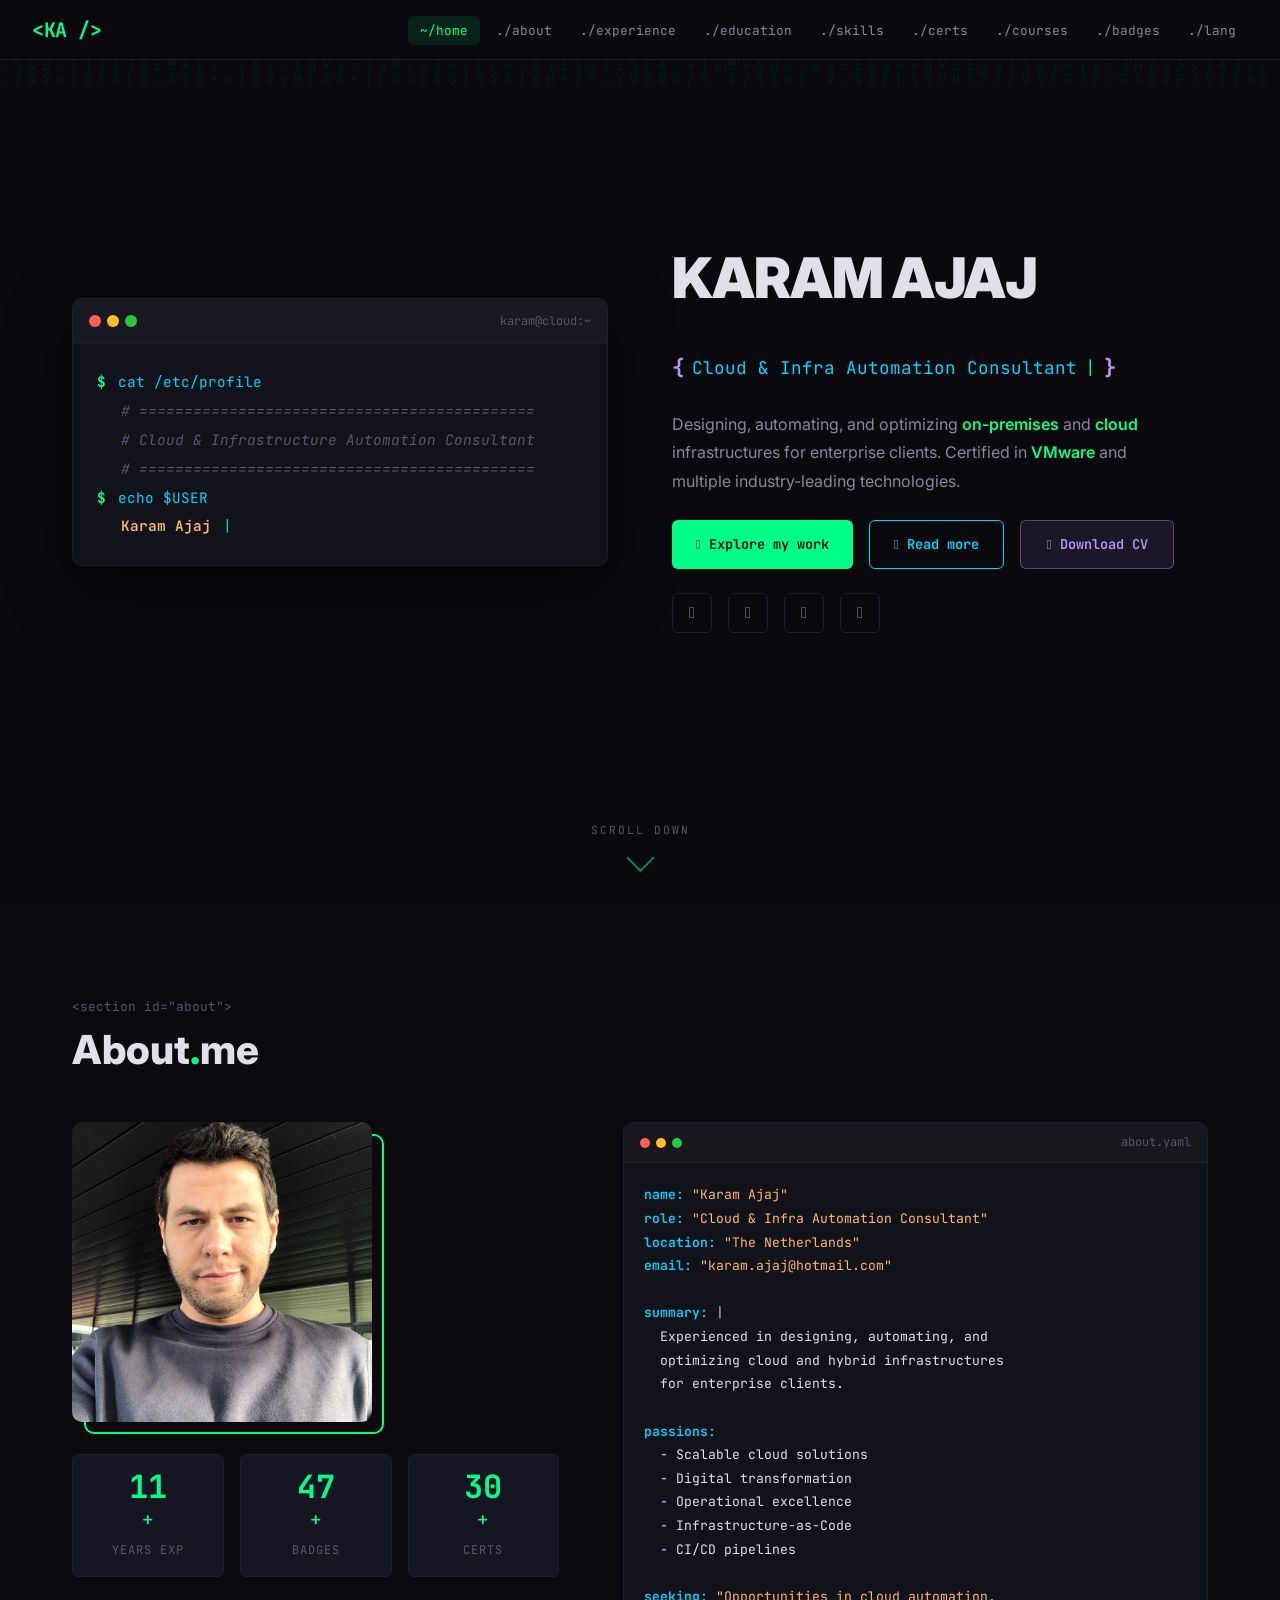
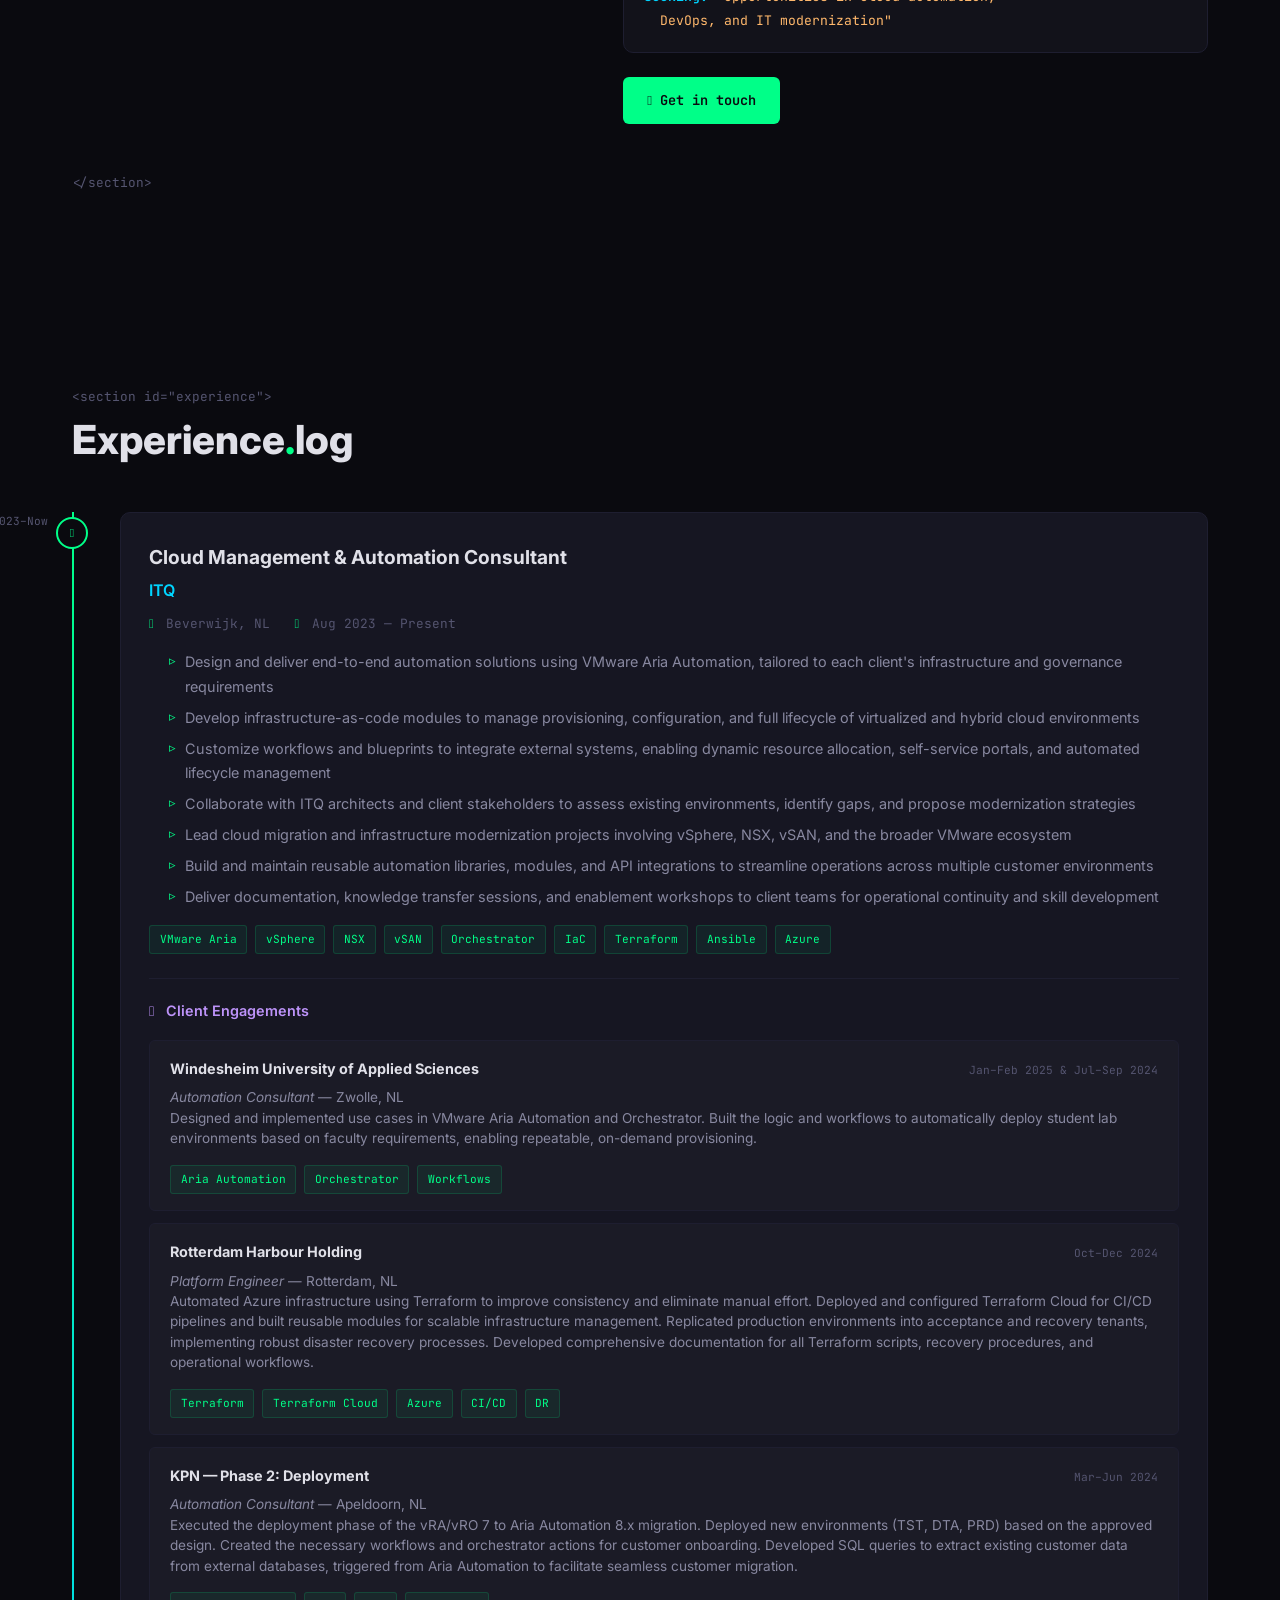
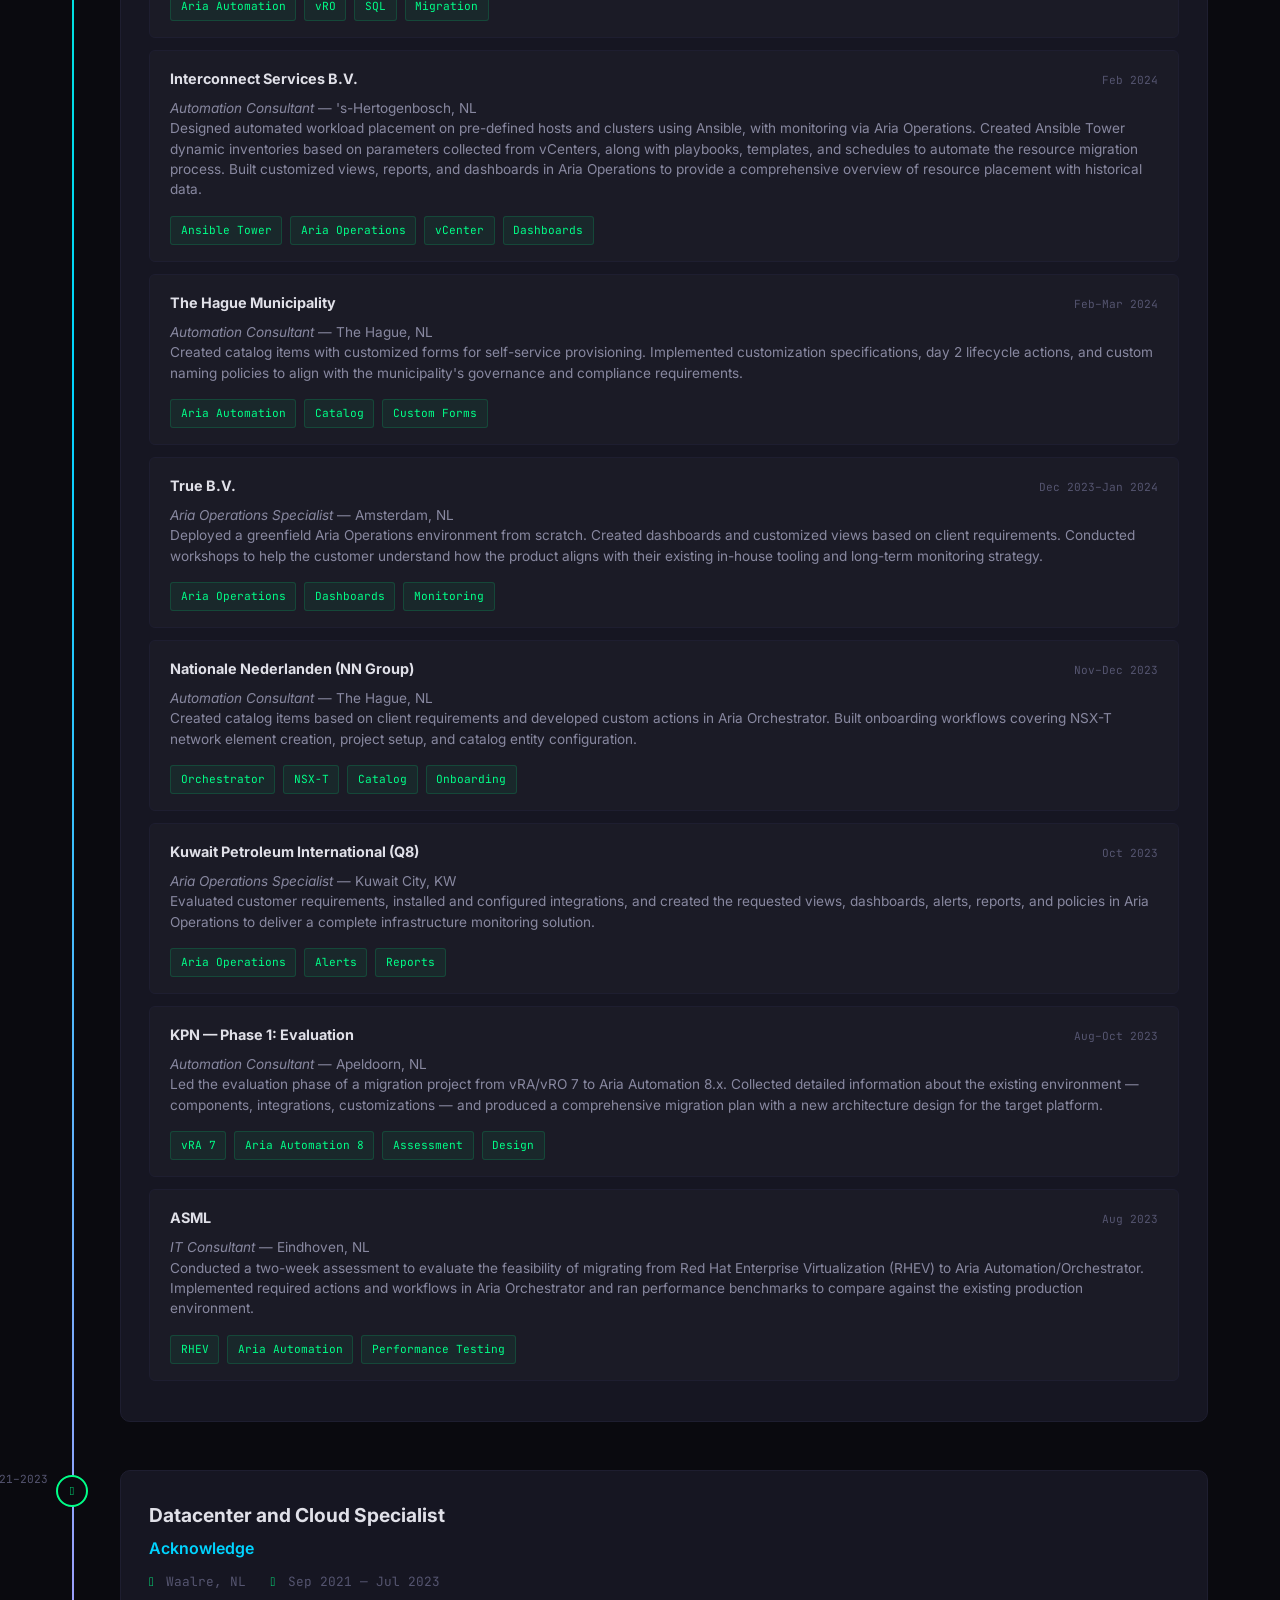
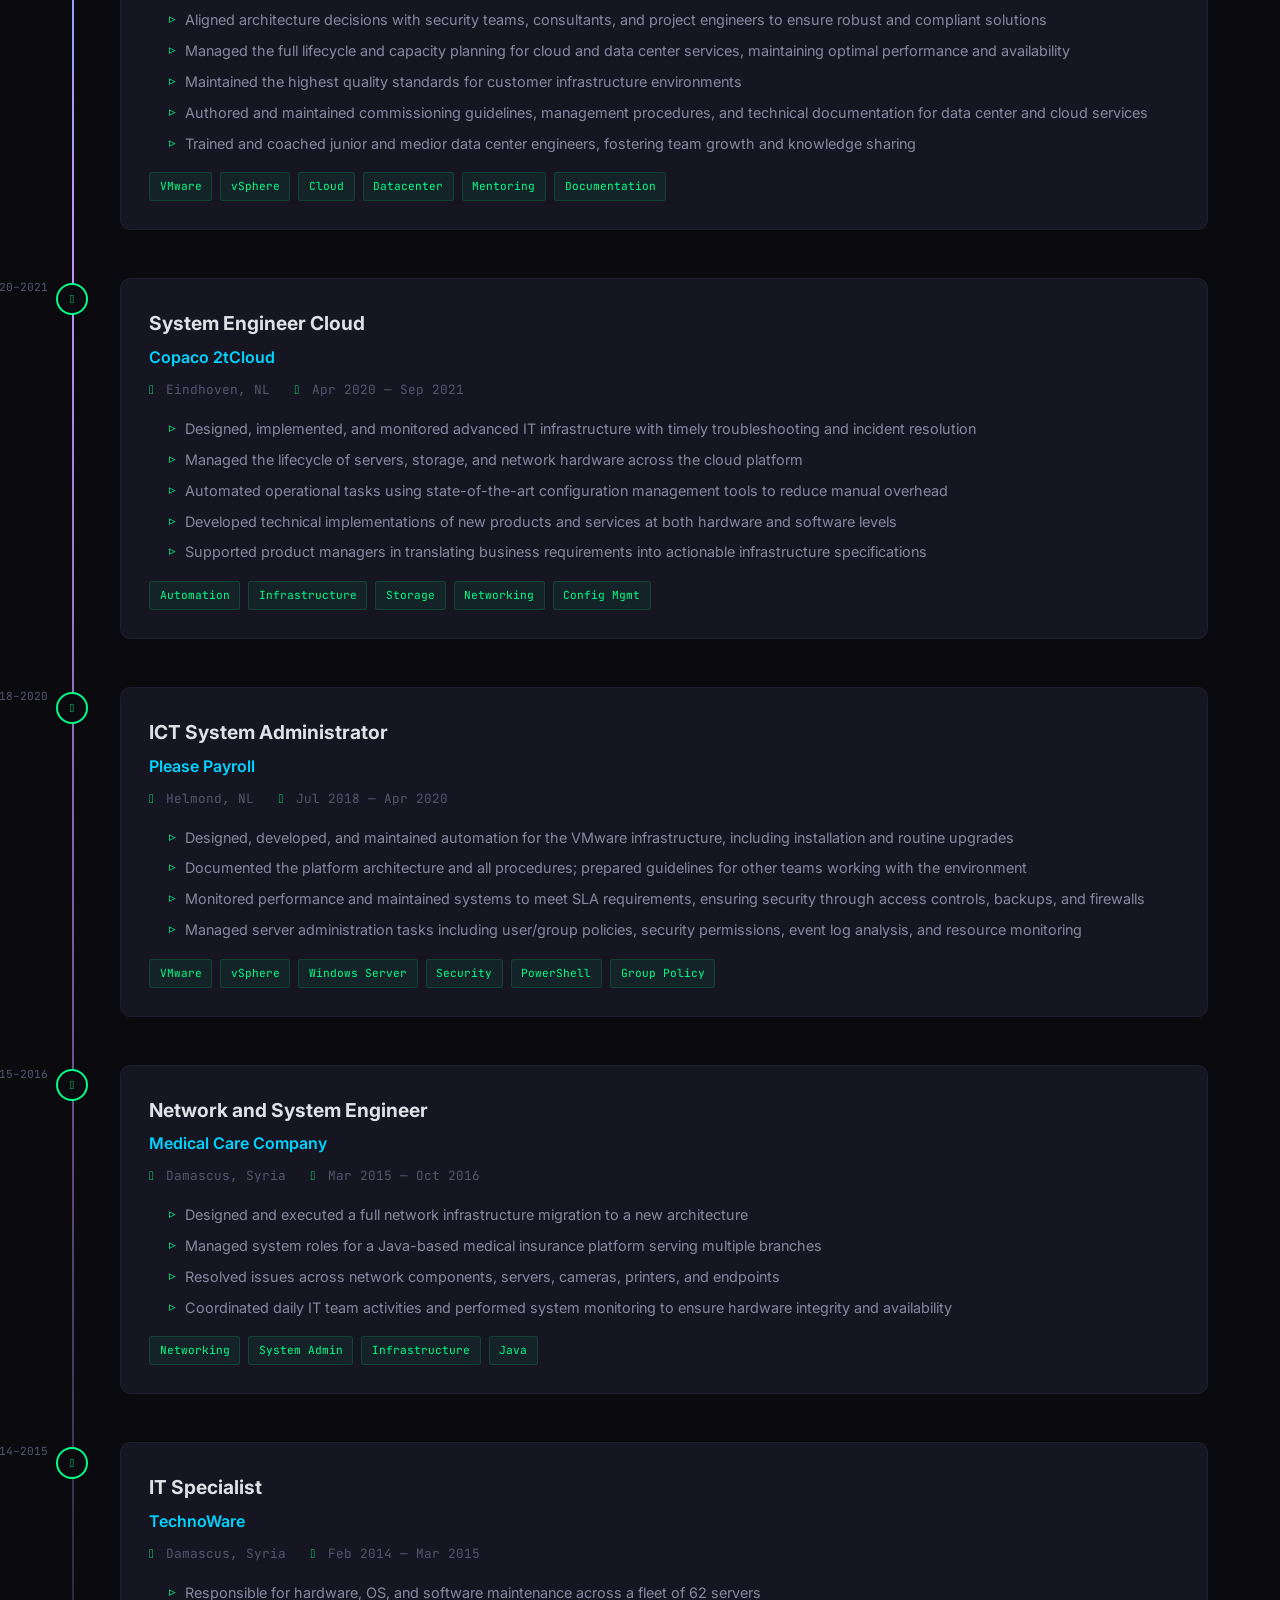
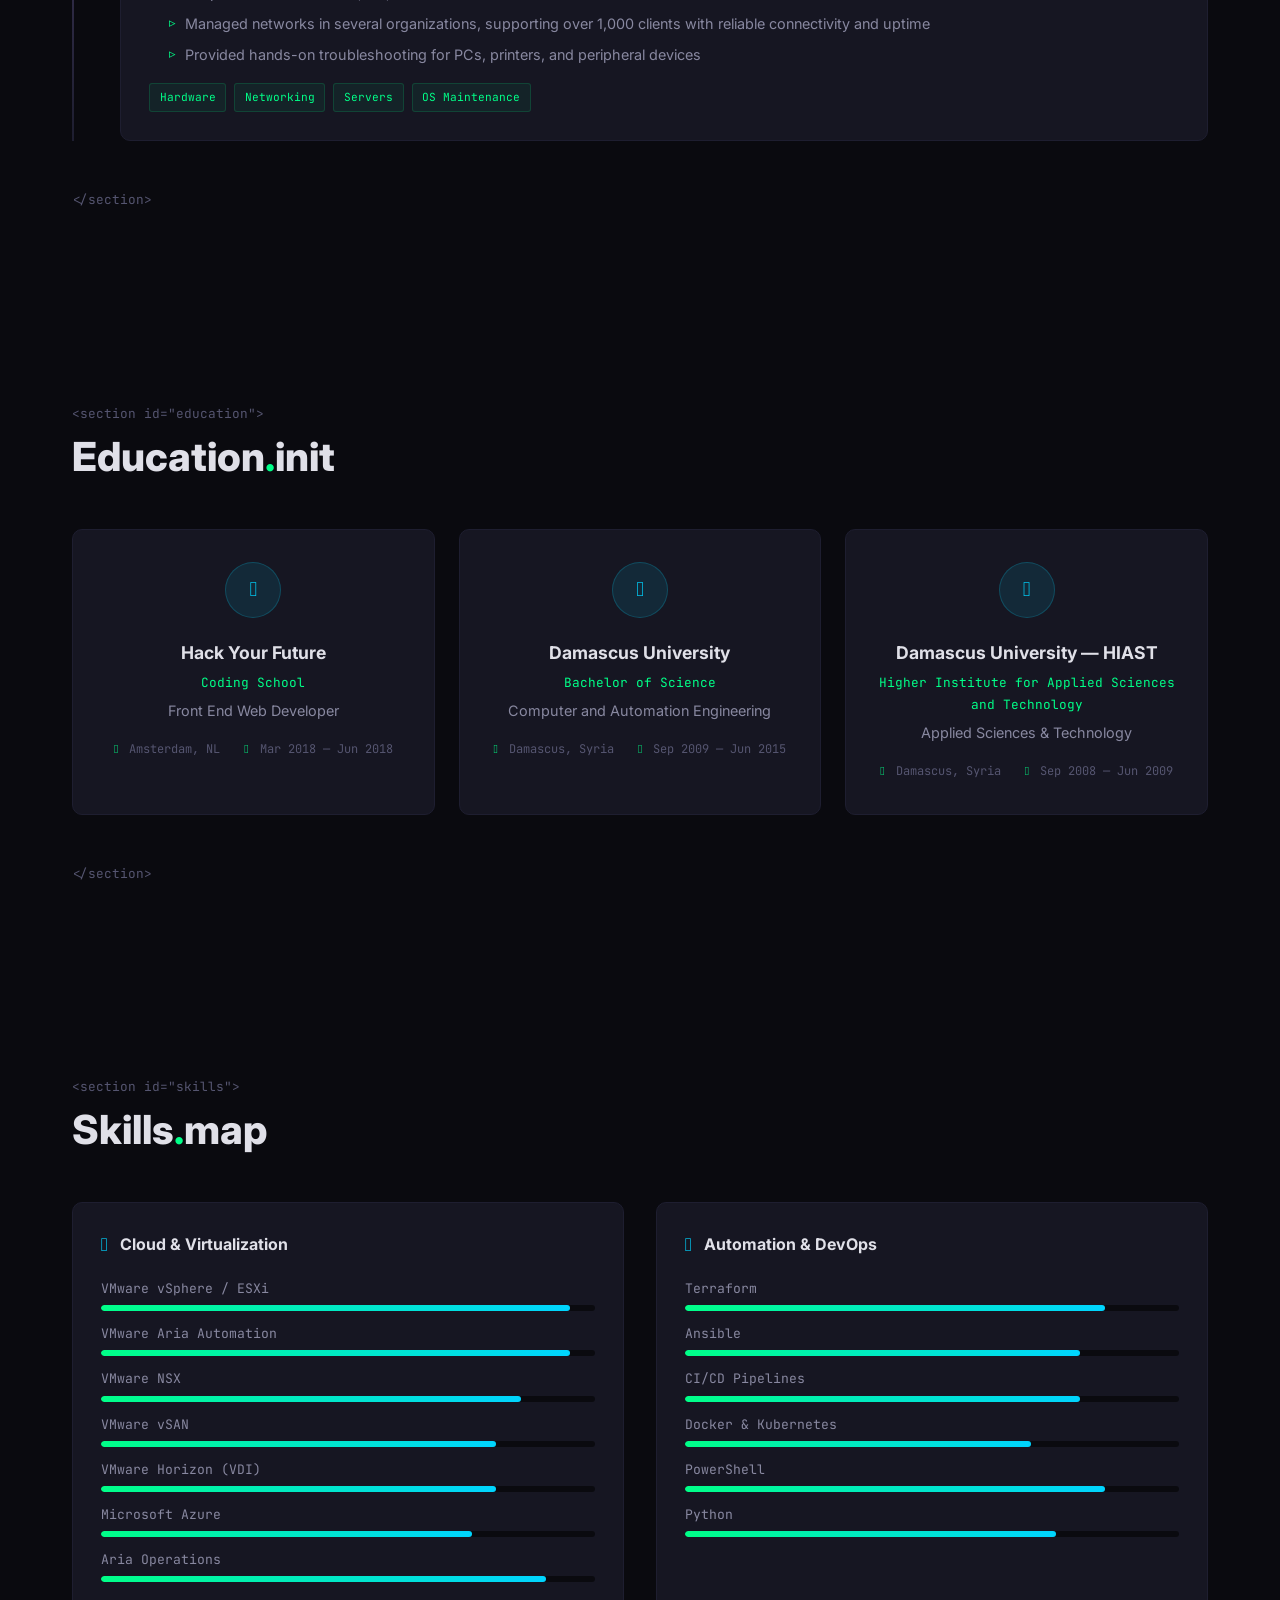
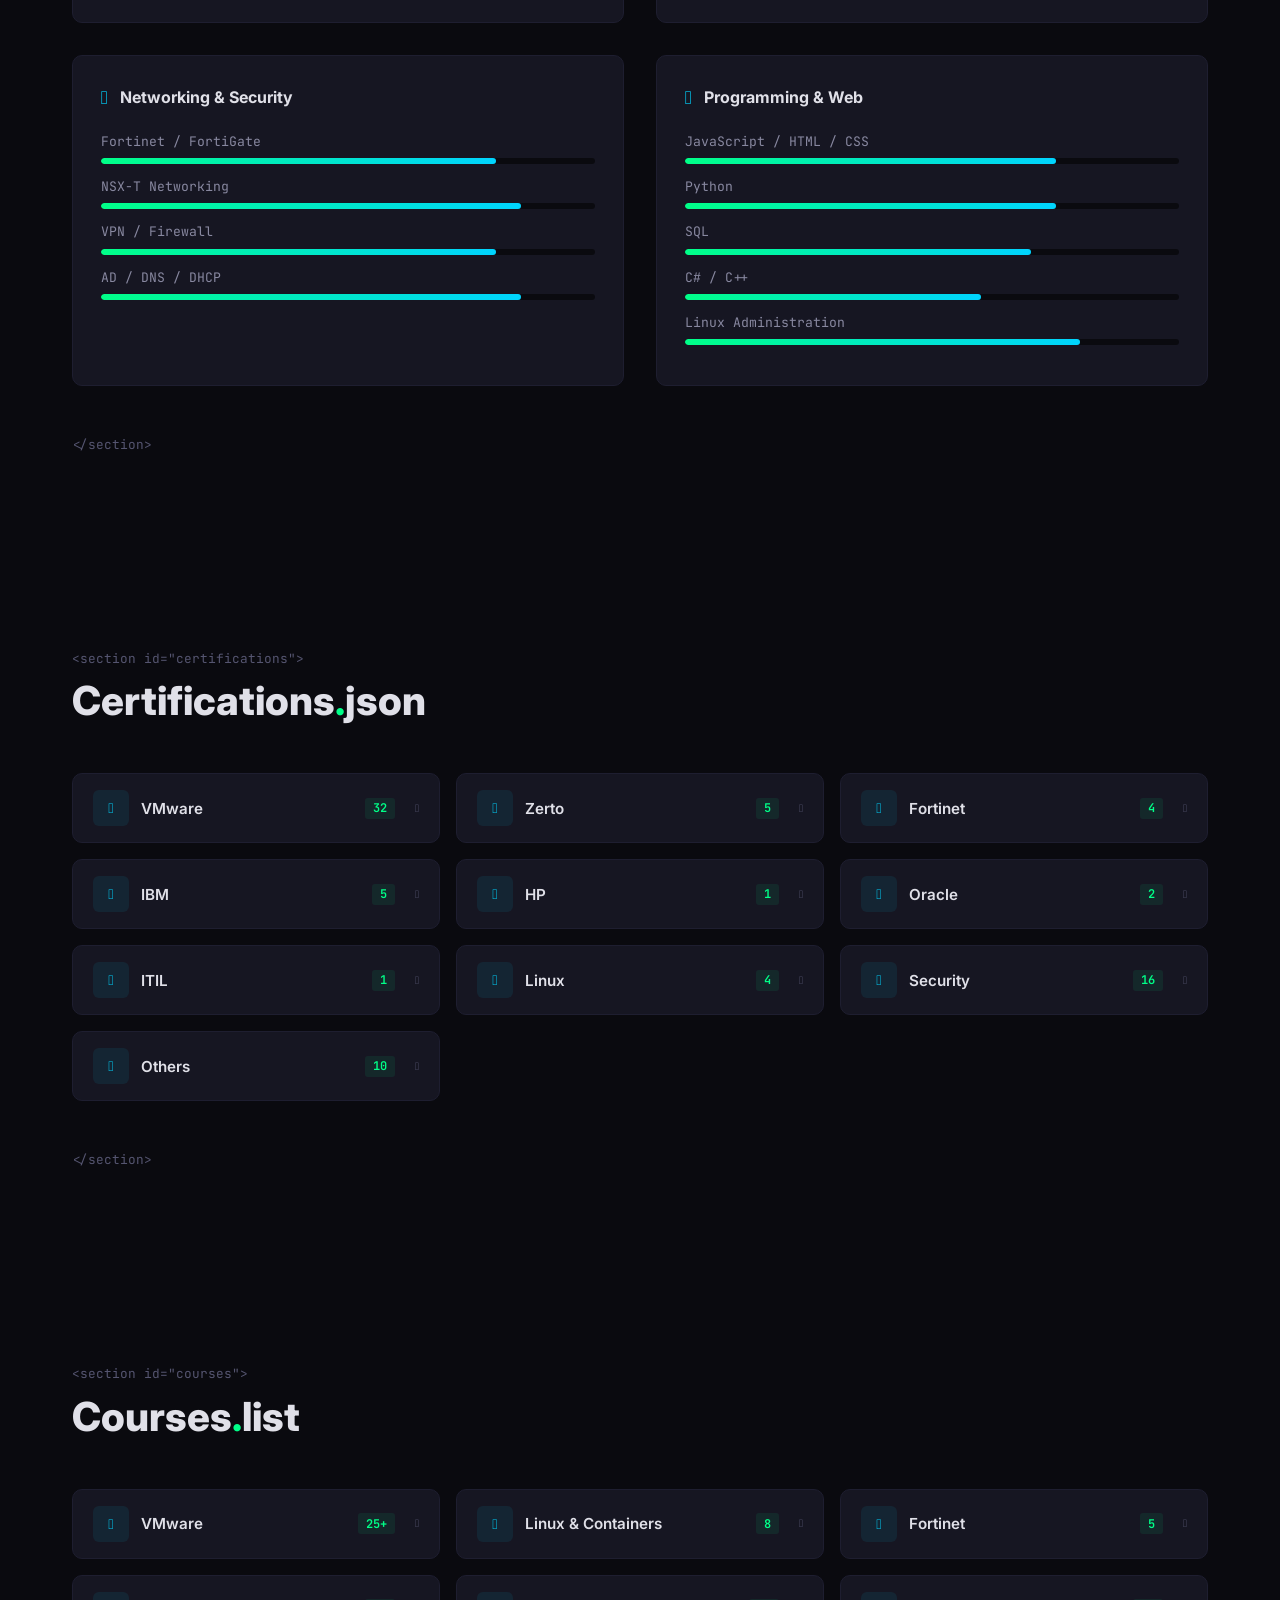
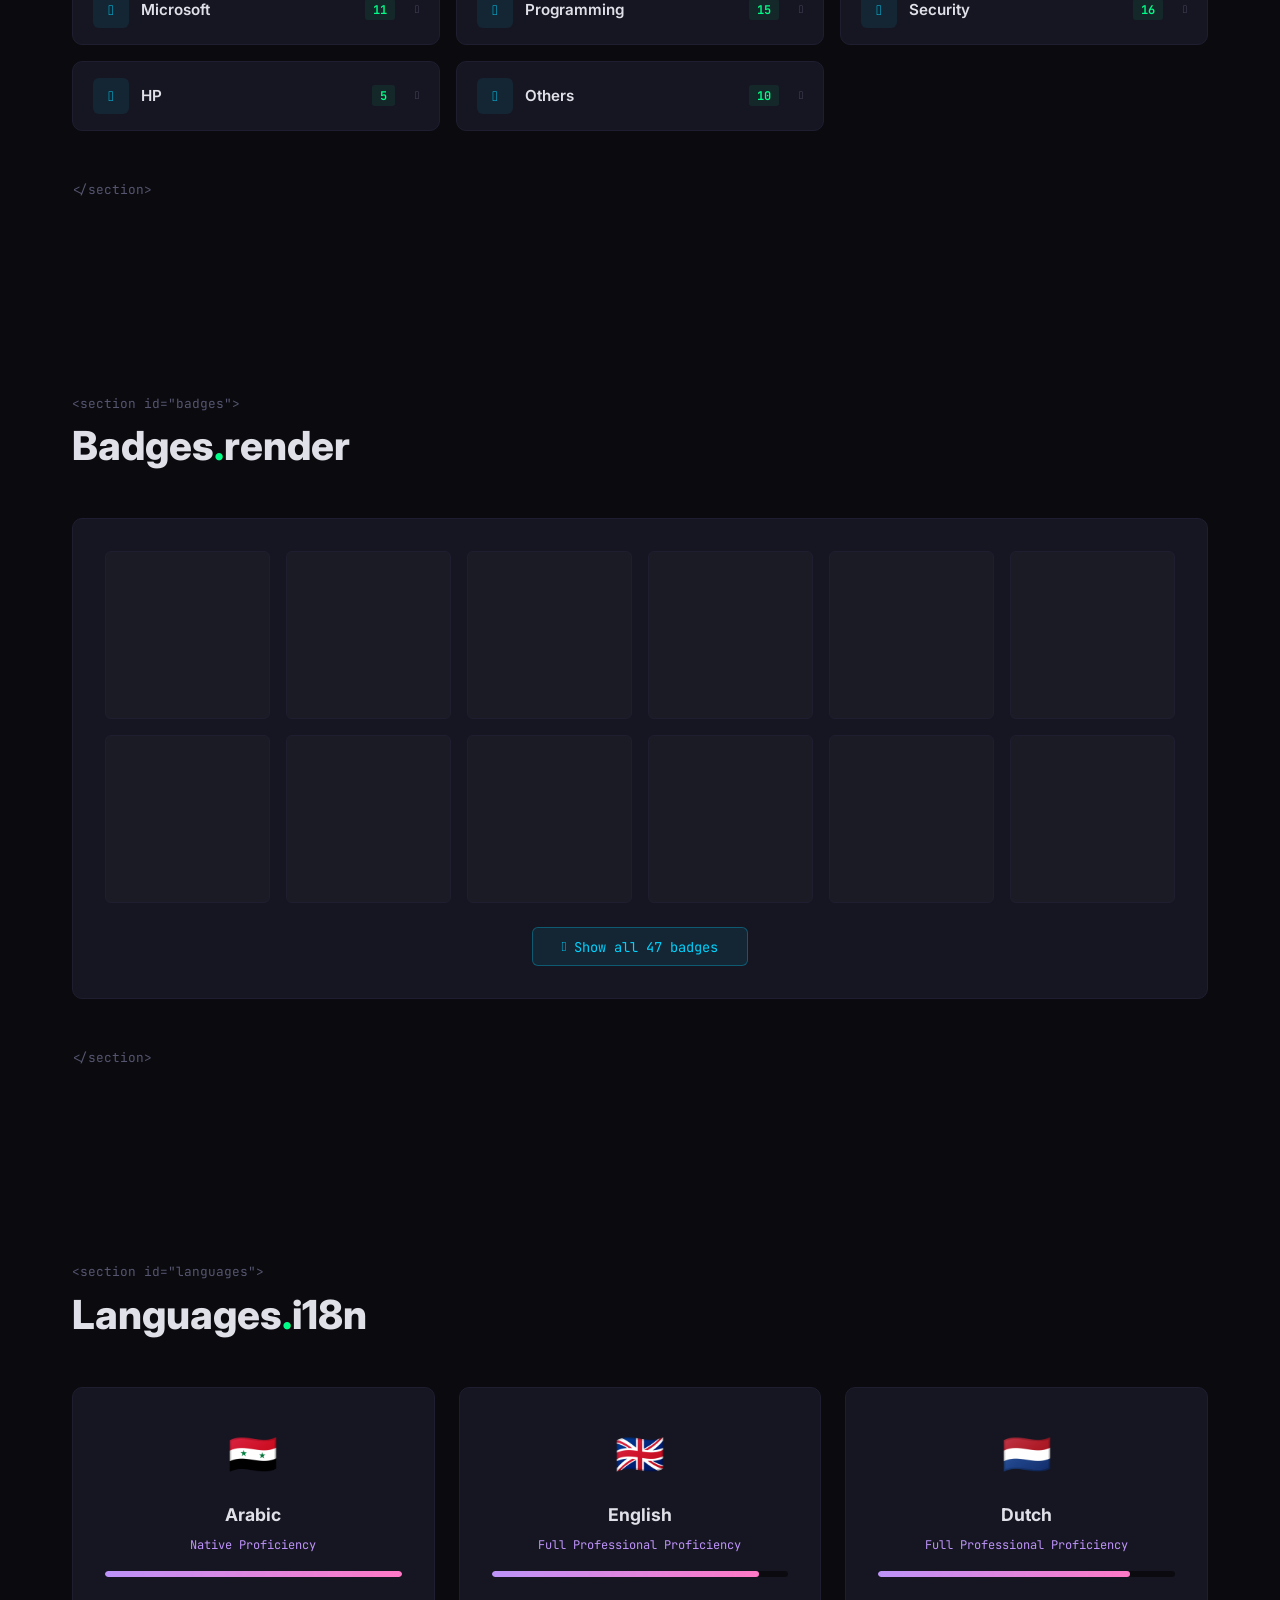
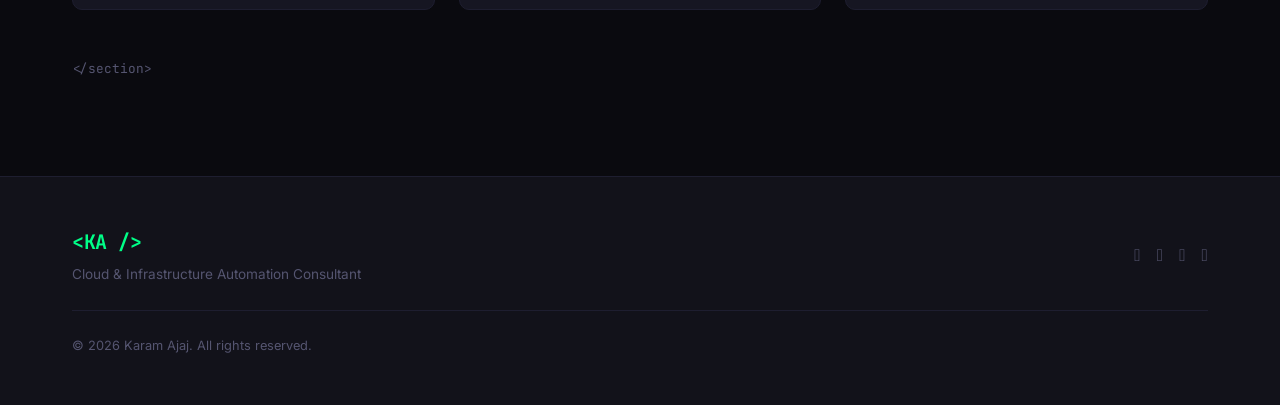
==== commit fbfb5e1e: "Remove obsolete HTML file and update sitemap generation script for new portfolio URL" ====
--- a/index.html
+++ b/index.html
@@ -9,12 +9,15 @@
 
     <meta property="og:title" content="Karam Ajaj — Cloud &amp; Infrastructure Automation Consultant" />
     <meta property="og:type" content="website" />
-    <meta property="og:image" content="https://portfolio.vnerd.nl/img/preview.png" />
+    <meta property="og:url" content="https://portfolio.vnerd.nl/" />
+    <meta property="og:image" content="https://s.microlink.io/https://portfolio.vnerd.nl/" />
+    <meta property="og:image:width" content="1200" />
+    <meta property="og:image:height" content="630" />
     <meta property="og:description" content="Cloud &amp; Infrastructure Automation Consultant | On-prem &amp; Cloud | VMware | Terraform | DevOps" />
     <meta name="twitter:card" content="summary_large_image">
     <meta name="twitter:title" content="Karam Ajaj — Cloud &amp; Infrastructure Automation Consultant">
     <meta name="twitter:description" content="Cloud &amp; Infrastructure Automation Consultant | On-prem &amp; Cloud | VMware | Terraform | DevOps">
-    <meta name="twitter:image" content="https://portfolio.vnerd.nl/img/preview.png">
+    <meta name="twitter:image" content="https://s.microlink.io/https://portfolio.vnerd.nl/">
 
     <link rel="icon" href="img/1.png">
     <title>Karam Ajaj — Cloud &amp; Infra Automation</title>
@@ -486,16 +489,16 @@
                 <h2 class="section-title">Certifications<span class="accent">.</span>json</h2>
             </div>
             <div class="certs-grid">
-                <div class="cert-group reveal-up"><button class="cert-group-toggle" aria-expanded="false"><div class="cert-group-icon"><i class="fas fa-cloud"></i></div><span class="cert-group-name">VMware</span><span class="cert-count">5</span><i class="fas fa-chevron-down cert-chevron"></i></button><div class="cert-group-items"><a href="resrc/certification/VMware/VMware Certified Professional - VMware Cloud 2023 certificate.pdf" target="_blank" rel="noopener" class="cert-item"><i class="fas fa-certificate"></i> VCP — VMware Cloud 2023</a><a href="resrc/certification/VMware/VMware Certified Professional - Data Center Virtualization 2022 certificate.pdf" target="_blank" rel="noopener" class="cert-item"><i class="fas fa-certificate"></i> VCP — Data Center Virtualization 2022</a><a href="resrc/certification/VMware/VMware Certified Professional - Network Virtualization 2019 certificate.pdf" target="_blank" rel="noopener" class="cert-item"><i class="fas fa-certificate"></i> VCP — Network Virtualization 2019</a><a href="resrc/certification/VMware/VMware Certified Professional - Desktop and Mobility 2019 certificate.pdf" target="_blank" rel="noopener" class="cert-item"><i class="fas fa-certificate"></i> VCP — Desktop and Mobility 2019</a><a href="https://www.youracclaim.com/badges/6dd15a0c-54d0-40a9-ba59-5b1780bb39fe/public_url" target="_blank" rel="noopener" class="cert-item"><i class="fas fa-certificate"></i> VMware vSphere 6.5 Foundations</a></div></div>
+                <div class="cert-group reveal-up"><button class="cert-group-toggle" aria-expanded="false"><div class="cert-group-icon"><i class="fas fa-cloud"></i></div><span class="cert-group-name">VMware</span><span class="cert-count">32</span><i class="fas fa-chevron-down cert-chevron"></i></button><div class="cert-group-items"><a href="resrc/certification/VMware/VMware Certified Professional - VMware Cloud 2023 certificate.pdf" target="_blank" rel="noopener" class="cert-item"><i class="fas fa-certificate"></i> VCP — VMware Cloud 2023</a><a href="resrc/certification/VMware/VMware Certified Professional - Data Center Virtualization 2022 certificate.pdf" target="_blank" rel="noopener" class="cert-item"><i class="fas fa-certificate"></i> VCP — Data Center Virtualization 2022</a><a href="resrc/certification/VMware/VMware Certified Professional - Network Virtualization 2019 certificate.pdf" target="_blank" rel="noopener" class="cert-item"><i class="fas fa-certificate"></i> VCP — Network Virtualization 2019</a><a href="resrc/certification/VMware/VMware Certified Professional - Desktop and Mobility 2019 certificate.pdf" target="_blank" rel="noopener" class="cert-item"><i class="fas fa-certificate"></i> VCP — Desktop and Mobility 2019</a><a href="https://www.youracclaim.com/badges/6dd15a0c-54d0-40a9-ba59-5b1780bb39fe/public_url" target="_blank" rel="noopener" class="cert-item"><i class="fas fa-certificate"></i> VMware vSphere 6.5 Foundations</a><a href="resrc/courses/VMware/Horizon 7 Install, Configure, Manage [V7.3] - On Demand Lab.pdf" target="_blank" rel="noopener" class="cert-item"><i class="fas fa-book"></i> Horizon 7 ICM [V7.3] Lab</a><a href="resrc/courses/VMware/VMware Horizon 7 - Configure and Manage User Environment Manager.pdf" target="_blank" rel="noopener" class="cert-item"><i class="fas fa-book"></i> Horizon 7 UEM</a><a href="resrc/courses/VMware/VMware Horizon 7 - Configure and Manage VMware Identity Manager.pdf" target="_blank" rel="noopener" class="cert-item"><i class="fas fa-book"></i> Horizon 7 Identity Manager</a><a href="resrc/courses/VMware/VMware Horizon 7.10 ESB Create and Configure Desktop Pools.pdf" target="_blank" rel="noopener" class="cert-item"><i class="fas fa-book"></i> Horizon 7.10 Desktop Pools</a><a href="resrc/courses/VMware/VMware NSX Install, Configure, Manage [V6.4] - On Demand Content.pdf" target="_blank" rel="noopener" class="cert-item"><i class="fas fa-book"></i> NSX ICM [V6.4] Content</a><a href="resrc/courses/VMware/VMware NSX Install, Configure, Manage [V6.4] - On Demand Evaluation.pdf" target="_blank" rel="noopener" class="cert-item"><i class="fas fa-book"></i> NSX ICM [V6.4] Evaluation</a><a href="resrc/courses/VMware/VMware NSX Install, Configure, Manage [V6.4] - On Demand Lab.pdf" target="_blank" rel="noopener" class="cert-item"><i class="fas fa-book"></i> NSX ICM [V6.4] Lab</a><a href="resrc/courses/VMware/VMware Workspace ONE - Create a Tenant and Integrate Identity Providers.pdf" target="_blank" rel="noopener" class="cert-item"><i class="fas fa-book"></i> Workspace ONE Tenant &amp; IdP</a><a href="resrc/courses/VMware/VMware Workspace ONE - Manage Windows Desktop Devices.pdf" target="_blank" rel="noopener" class="cert-item"><i class="fas fa-book"></i> Workspace ONE Windows</a><a href="resrc/courses/VMware/VMware vSAN Deploy and Manage [V6.6] - On Demand Lab.pdf" target="_blank" rel="noopener" class="cert-item"><i class="fas fa-book"></i> vSAN [V6.6] Lab</a><a href="resrc/courses/VMware/vSphere 6.5 Foundations - Configure vSphere Storage.pdf" target="_blank" rel="noopener" class="cert-item"><i class="fas fa-book"></i> vSphere 6.5 Storage</a><a href="resrc/courses/VMware/vSphere 6.5 Foundations - Install and Configure vCenter and ESXi.pdf" target="_blank" rel="noopener" class="cert-item"><i class="fas fa-book"></i> vSphere 6.5 vCenter &amp; ESXi</a><a href="resrc/courses/VMware/vSphere 6.5 Foundations 2.pdf" target="_blank" rel="noopener" class="cert-item"><i class="fas fa-book"></i> vSphere 6.5 Foundations 2</a><a href="resrc/courses/VMware/vSphere 6.5 Foundations 3.pdf" target="_blank" rel="noopener" class="cert-item"><i class="fas fa-book"></i> vSphere 6.5 Foundations 3</a><a href="resrc/courses/VMware/vSphere 6.5 Foundations 4.pdf" target="_blank" rel="noopener" class="cert-item"><i class="fas fa-book"></i> vSphere 6.5 Foundations 4</a><a href="resrc/courses/VMware/vSphere 6.5 Foundations 5.pdf" target="_blank" rel="noopener" class="cert-item"><i class="fas fa-book"></i> vSphere 6.5 Foundations 5</a><a href="resrc/courses/VMware/vSphere 6.5 Foundations 6.pdf" target="_blank" rel="noopener" class="cert-item"><i class="fas fa-book"></i> vSphere 6.5 Foundations 6</a><a href="resrc/courses/VMware/vSphere 6.5 Foundations Configure vSphere Storage.pdf" target="_blank" rel="noopener" class="cert-item"><i class="fas fa-book"></i> vSphere 6.5 Storage (Alt)</a><a href="resrc/courses/VMware/vSphere 6.5 Foundations Introduction.pdf" target="_blank" rel="noopener" class="cert-item"><i class="fas fa-book"></i> vSphere 6.5 Introduction</a></div></div>
                 <div class="cert-group reveal-up"><button class="cert-group-toggle" aria-expanded="false"><div class="cert-group-icon"><i class="fas fa-sync-alt"></i></div><span class="cert-group-name">Zerto</span><span class="cert-count">5</span><i class="fas fa-chevron-down cert-chevron"></i></button><div class="cert-group-items"><a href="resrc/certification/Zerto/ZCP Enterprise Engineer 8.0.pdf" target="_blank" rel="noopener" class="cert-item"><i class="fas fa-certificate"></i> ZCP Enterprise Engineer 8.0</a><a href="resrc/certification/Zerto/ZCP Advanced.pdf" target="_blank" rel="noopener" class="cert-item"><i class="fas fa-certificate"></i> ZCP Advanced</a><a href="resrc/certification/Zerto/ZCP Enterprise Engineer.pdf" target="_blank" rel="noopener" class="cert-item"><i class="fas fa-certificate"></i> ZCP Enterprise Engineer</a><a href="resrc/certification/Zerto/ZCP Basic.pdf" target="_blank" rel="noopener" class="cert-item"><i class="fas fa-certificate"></i> ZCP Basic</a><a href="resrc/certification/Zerto/Zerto - Associate.pdf" target="_blank" rel="noopener" class="cert-item"><i class="fas fa-certificate"></i> Zerto — Associate</a></div></div>
                 <div class="cert-group reveal-up"><button class="cert-group-toggle" aria-expanded="false"><div class="cert-group-icon"><i class="fas fa-shield-alt"></i></div><span class="cert-group-name">Fortinet</span><span class="cert-count">4</span><i class="fas fa-chevron-down cert-chevron"></i></button><div class="cert-group-items"><a href="resrc/certification/Fortinet/NSE 2 Network Security Associate - 2021.pdf" target="_blank" rel="noopener" class="cert-item"><i class="fas fa-certificate"></i> NSE 2 — 2021</a><a href="resrc/certification/Fortinet/NSE 1 Network Security Associate - 2021.pdf" target="_blank" rel="noopener" class="cert-item"><i class="fas fa-certificate"></i> NSE 1 — 2021</a><a href="resrc/certification/Fortinet/NSE 2 Network Security Associate - 2020.pdf" target="_blank" rel="noopener" class="cert-item"><i class="fas fa-certificate"></i> NSE 2 — 2020</a><a href="resrc/certification/Fortinet/NSE 1 Network Security Associate - 2019.pdf" target="_blank" rel="noopener" class="cert-item"><i class="fas fa-certificate"></i> NSE 1 — 2019</a></div></div>
                 <div class="cert-group reveal-up"><button class="cert-group-toggle" aria-expanded="false"><div class="cert-group-icon"><i class="fas fa-cube"></i></div><span class="cert-group-name">IBM</span><span class="cert-count">5</span><i class="fas fa-chevron-down cert-chevron"></i></button><div class="cert-group-items"><a href="resrc/certification/IBM/CC0101EN - Introduction to Cloud.pdf" target="_blank" rel="noopener" class="cert-item"><i class="fas fa-certificate"></i> Introduction to Cloud</a><a href="resrc/certification/IBM/CC0103EN - IBM Cloud Essentials V3.pdf" target="_blank" rel="noopener" class="cert-item"><i class="fas fa-certificate"></i> IBM Cloud Essentials V3</a><a href="resrc/certification/IBM/CC0150EN - Building Cloud Native and Multicloud Applications.pdf" target="_blank" rel="noopener" class="cert-item"><i class="fas fa-certificate"></i> Cloud Native &amp; Multicloud</a><a href="resrc/certification/IBM/CC0201EN - Introduction to Containers, Kubernetes, and OpenShift V2.pdf" target="_blank" rel="noopener" class="cert-item"><i class="fas fa-certificate"></i> Containers, K8s &amp; OpenShift</a><a href="resrc/certification/IBM/CO0101EN - Docker Essentials: A Developer Introduction.pdf" target="_blank" rel="noopener" class="cert-item"><i class="fas fa-certificate"></i> Docker Essentials</a></div></div>
-                <div class="cert-group reveal-up"><button class="cert-group-toggle" aria-expanded="false"><div class="cert-group-icon"><i class="fas fa-server"></i></div><span class="cert-group-name">HP</span><span class="cert-count">1</span><i class="fas fa-chevron-down cert-chevron"></i></button><div class="cert-group-items"><a href="resrc/certification/HP/HPE ATP - Hybrid IT Solutions V2.pdf" target="_blank" rel="noopener" class="cert-item"><i class="fas fa-certificate"></i> HPE ATP — Hybrid IT Solutions V2</a></div></div>
+                <div class="cert-group reveal-up"><button class="cert-group-toggle" aria-expanded="false"><div class="cert-group-icon"><i class="fas fa-server"></i></div><span class="cert-group-name">HP</span><span class="cert-count">1</span><i class="fas fa-chevron-down cert-chevron"></i></button><div class="cert-group-items"><a href="resrc/certification/HP/HPE ATP - Hybrid IT Solutions V2.pdf" target="_blank" rel="noopener" class="cert-item"><i class="fas fa-certificate"></i> HPE ATP — Hybrid IT Solutions V2</a><a href="resrc/courses/HP/Managing Contact Information.pdf" target="_blank" rel="noopener" class="cert-item"><i class="fas fa-book"></i> Managing Contact Information</a></div></div>
                 <div class="cert-group reveal-up"><button class="cert-group-toggle" aria-expanded="false"><div class="cert-group-icon"><i class="fas fa-database"></i></div><span class="cert-group-name">Oracle</span><span class="cert-count">2</span><i class="fas fa-chevron-down cert-chevron"></i></button><div class="cert-group-items"><a href="resrc/certification/Oracle/Oracle Cloud Infrastructure 2022 Certified Foundations Associate.pdf" target="_blank" rel="noopener" class="cert-item"><i class="fas fa-certificate"></i> OCI 2022 Foundations</a><a href="resrc/certification/Oracle/Oracle Cloud Data Management 2022 Foundations Certified Associate.pdf" target="_blank" rel="noopener" class="cert-item"><i class="fas fa-certificate"></i> Cloud Data Management 2022</a></div></div>
                 <div class="cert-group reveal-up"><button class="cert-group-toggle" aria-expanded="false"><div class="cert-group-icon"><i class="fas fa-clipboard-list"></i></div><span class="cert-group-name">ITIL</span><span class="cert-count">1</span><i class="fas fa-chevron-down cert-chevron"></i></button><div class="cert-group-items"><a href="resrc/certification/ITIL/ITILv4 Foundation Certificate in IT Service Management.pdf" target="_blank" rel="noopener" class="cert-item"><i class="fas fa-certificate"></i> ITILv4 Foundation</a></div></div>
                 <div class="cert-group reveal-up"><button class="cert-group-toggle" aria-expanded="false"><div class="cert-group-icon"><i class="fab fa-linux"></i></div><span class="cert-group-name">Linux</span><span class="cert-count">4</span><i class="fas fa-chevron-down cert-chevron"></i></button><div class="cert-group-items"><a href="resrc/certification/Linux/LFD116 Software Engineering Basics for Embedded Systems.pdf" target="_blank" rel="noopener" class="cert-item"><i class="fas fa-certificate"></i> LFD116 — Software Eng Basics</a><a href="resrc/certification/Linux/Green Software for Practitioners LFC131.pdf" target="_blank" rel="noopener" class="cert-item"><i class="fas fa-certificate"></i> LFC131 — Green Software</a><a href="resrc/certification/Linux/CS401 Operating Systems.pdf" target="_blank" rel="noopener" class="cert-item"><i class="fas fa-certificate"></i> CS401 — Operating Systems</a><a href="resrc/certification/Linux/Docker Essentials - A Developer Introduction.pdf" target="_blank" rel="noopener" class="cert-item"><i class="fas fa-certificate"></i> Docker Essentials</a></div></div>
-                <div class="cert-group reveal-up"><button class="cert-group-toggle" aria-expanded="false"><div class="cert-group-icon"><i class="fas fa-lock"></i></div><span class="cert-group-name">Security</span><span class="cert-count">1</span><i class="fas fa-chevron-down cert-chevron"></i></button><div class="cert-group-items"><a href="resrc/certification/Security/Security en Privacy Awareness Certificate.pdf" target="_blank" rel="noopener" class="cert-item"><i class="fas fa-certificate"></i> Security &amp; Privacy Awareness</a></div></div>
-                <div class="cert-group reveal-up"><button class="cert-group-toggle" aria-expanded="false"><div class="cert-group-icon"><i class="fas fa-folder-open"></i></div><span class="cert-group-name">Others</span><span class="cert-count">9</span><i class="fas fa-chevron-down cert-chevron"></i></button><div class="cert-group-items"><a href="resrc/certification/Others/CS107 C++ Programming.pdf" target="_blank" rel="noopener" class="cert-item"><i class="fas fa-certificate"></i> CS107: C++ Programming</a><a href="resrc/certification/Others/Python Basic Certificate.png" target="_blank" rel="noopener" class="cert-item"><i class="fas fa-certificate"></i> Python Basic Certificate</a><a href="resrc/certification/Others/Google - Creative Certification Exam.pdf" target="_blank" rel="noopener" class="cert-item"><i class="fas fa-certificate"></i> Google Creative Cert</a><a href="resrc/certification/Others/UAE Codes Certificate.pdf" target="_blank" rel="noopener" class="cert-item"><i class="fas fa-certificate"></i> UAE Codes Certificate</a><a href="resrc/certification/Others/Hour_of_code.jpg" target="_blank" rel="noopener" class="cert-item"><i class="fas fa-certificate"></i> Hour of Code</a><a href="resrc/certification/Others/automatic_control_certificate.pdf" target="_blank" rel="noopener" class="cert-item"><i class="fas fa-certificate"></i> Automatic Control Systems</a><a href="resrc/certification/Others/information-retrieval_certificate.pdf" target="_blank" rel="noopener" class="cert-item"><i class="fas fa-certificate"></i> Information Retrieval</a><a href="resrc/certification/Others/thinkingand-logical-fallacies_certificate.pdf" target="_blank" rel="noopener" class="cert-item"><i class="fas fa-certificate"></i> Logical Fallacies</a><a href="resrc/certification/Others/PrinciplesofScientificResearchWorkshop.pdf" target="_blank" rel="noopener" class="cert-item"><i class="fas fa-certificate"></i> Scientific Research Workshop</a></div></div>
+                <div class="cert-group reveal-up"><button class="cert-group-toggle" aria-expanded="false"><div class="cert-group-icon"><i class="fas fa-lock"></i></div><span class="cert-group-name">Security</span><span class="cert-count">16</span><i class="fas fa-chevron-down cert-chevron"></i></button><div class="cert-group-items"><a href="resrc/certification/Security/Security en Privacy Awareness Certificate.pdf" target="_blank" rel="noopener" class="cert-item"><i class="fas fa-certificate"></i> Security &amp; Privacy Awareness</a><a href="resrc/courses/Security/Initial Access with WiFi-Pumpkin.pdf" target="_blank" rel="noopener" class="cert-item"><i class="fas fa-book"></i> WiFi-Pumpkin</a><a href="resrc/courses/Security/People Information Gathering with the Social Engineering Toolkit (SET).pdf" target="_blank" rel="noopener" class="cert-item"><i class="fas fa-book"></i> Social Engineering Toolkit</a><a href="resrc/courses/Security/Risk Management and Information Systems Control IT Risk Assessment.pdf" target="_blank" rel="noopener" class="cert-item"><i class="fas fa-book"></i> IT Risk Assessment</a><a href="resrc/courses/Security/Risk Management and Information Systems Control Introduction to Risk.pdf" target="_blank" rel="noopener" class="cert-item"><i class="fas fa-book"></i> Introduction to Risk</a><a href="resrc/courses/Security/Risk Management and Information Systems Control Risk Identification.pdf" target="_blank" rel="noopener" class="cert-item"><i class="fas fa-book"></i> Risk Identification</a><a href="resrc/courses/Security/Security Management.pdf" target="_blank" rel="noopener" class="cert-item"><i class="fas fa-book"></i> Security Management</a><a href="resrc/courses/Security/Web Application Penetration Testing Configuration and Deployment Management Testing.pdf" target="_blank" rel="noopener" class="cert-item"><i class="fas fa-book"></i> Web App Config Testing</a><a href="resrc/courses/Security/Web Application Penetration Testing Input Validation.pdf" target="_blank" rel="noopener" class="cert-item"><i class="fas fa-book"></i> Web App Input Validation</a><a href="resrc/courses/Security/Web Application Penetration Testing Insecure Error Handling.pdf" target="_blank" rel="noopener" class="cert-item"><i class="fas fa-book"></i> Web App Error Handling</a><a href="resrc/courses/Security/Web Application Penetration Testing Session Management Testing.pdf" target="_blank" rel="noopener" class="cert-item"><i class="fas fa-book"></i> Web App Session Testing</a></div></div>
+                <div class="cert-group reveal-up"><button class="cert-group-toggle" aria-expanded="false"><div class="cert-group-icon"><i class="fas fa-folder-open"></i></div><span class="cert-group-name">Others</span><span class="cert-count">10</span><i class="fas fa-chevron-down cert-chevron"></i></button><div class="cert-group-items"><a href="resrc/certification/Others/CS107 C++ Programming.pdf" target="_blank" rel="noopener" class="cert-item"><i class="fas fa-certificate"></i> CS107: C++ Programming</a><a href="resrc/certification/Others/Python Basic Certificate.png" target="_blank" rel="noopener" class="cert-item"><i class="fas fa-certificate"></i> Python Basic Certificate</a><a href="resrc/certification/Others/Google - Creative Certification Exam.pdf" target="_blank" rel="noopener" class="cert-item"><i class="fas fa-certificate"></i> Google Creative Cert</a><a href="resrc/certification/Others/UAE Codes Certificate.pdf" target="_blank" rel="noopener" class="cert-item"><i class="fas fa-certificate"></i> UAE Codes Certificate</a><a href="resrc/certification/Others/Hour_of_code.jpg" target="_blank" rel="noopener" class="cert-item"><i class="fas fa-certificate"></i> Hour of Code</a><a href="resrc/certification/Others/automatic_control_certificate.pdf" target="_blank" rel="noopener" class="cert-item"><i class="fas fa-certificate"></i> Automatic Control Systems</a><a href="resrc/certification/Others/information-retrieval_certificate.pdf" target="_blank" rel="noopener" class="cert-item"><i class="fas fa-certificate"></i> Information Retrieval</a><a href="resrc/certification/Others/thinkingand-logical-fallacies_certificate.pdf" target="_blank" rel="noopener" class="cert-item"><i class="fas fa-certificate"></i> Logical Fallacies</a><a href="resrc/certification/Others/PrinciplesofScientificResearchWorkshop.pdf" target="_blank" rel="noopener" class="cert-item"><i class="fas fa-certificate"></i> Scientific Research Workshop</a><a href="resrc/courses/Others/Getting Started with NetScaler 12 Essentials.pdf" target="_blank" rel="noopener" class="cert-item"><i class="fas fa-book"></i> NetScaler 12 Essentials</a><a href="resrc/courses/Others/Managing IT - Communication.pdf" target="_blank" rel="noopener" class="cert-item"><i class="fas fa-book"></i> Managing IT: Communication</a><a href="resrc/courses/Others/Managing IT - Metrics and Measurements.pdf" target="_blank" rel="noopener" class="cert-item"><i class="fas fa-book"></i> Managing IT: Metrics</a><a href="resrc/courses/Others/Oracle Autonomous Transaction Processing for Developers.pdf" target="_blank" rel="noopener" class="cert-item"><i class="fas fa-book"></i> Oracle ATP for Devs</a><a href="resrc/courses/Others/Provisioning Virtual Machines on Oracle Compute Cloud.pdf" target="_blank" rel="noopener" class="cert-item"><i class="fas fa-book"></i> Oracle Compute Cloud VMs</a></div></div>
             </div>
             <span class="section-tag section-tag-close">&lt;/section&gt;</span>
         </div>
@@ -512,8 +515,8 @@
                 <div class="cert-group reveal-up"><button class="cert-group-toggle" aria-expanded="false"><div class="cert-group-icon"><i class="fas fa-cloud"></i></div><span class="cert-group-name">VMware</span><span class="cert-count">25+</span><i class="fas fa-chevron-down cert-chevron"></i></button><div class="cert-group-items"><a href="resrc/courses/VMware/Skyline Advisor Pro Technologist.pdf" target="_blank" rel="noopener" class="cert-item"><i class="fas fa-book"></i> Skyline Advisor Pro</a><a href="resrc/courses/VMware/Cloud Computing and Operations.pdf" target="_blank" rel="noopener" class="cert-item"><i class="fas fa-book"></i> Cloud Computing &amp; Operations</a><a href="resrc/courses/VMware/SDDC Planning and Design.pdf" target="_blank" rel="noopener" class="cert-item"><i class="fas fa-book"></i> SDDC Planning &amp; Design</a><a href="resrc/courses/VMware/VMware Cloud Onboarding and Setup.pdf" target="_blank" rel="noopener" class="cert-item"><i class="fas fa-book"></i> Cloud Onboarding &amp; Setup</a><a href="resrc/courses/VMware/SDDC Networking.pdf" target="_blank" rel="noopener" class="cert-item"><i class="fas fa-book"></i> SDDC Networking</a><a href="resrc/courses/VMware/VMware Horizon 7.7 Professional Exam Prep.pdf" target="_blank" rel="noopener" class="cert-item"><i class="fas fa-book"></i> Horizon 7.7 Exam Prep</a><a href="resrc/courses/VMware/VMware NSX Install, Configure, Manage [V6.4] - On Demand Assessment.pdf" target="_blank" rel="noopener" class="cert-item"><i class="fas fa-book"></i> NSX ICM [V6.4] Series</a><a href="resrc/courses/VMware/VMware vSAN Deploy and Manage [V6.6] - On Demand.pdf" target="_blank" rel="noopener" class="cert-item"><i class="fas fa-book"></i> vSAN Deploy &amp; Manage [V6.6]</a><a href="resrc/courses/VMware/VMware Horizon 7 Fundamentals.pdf" target="_blank" rel="noopener" class="cert-item"><i class="fas fa-book"></i> Horizon 7 Fundamentals</a><a href="resrc/courses/VMware/VMware Workspace ONE - Introducing the Cloud-based and On-premises Architectures.pdf" target="_blank" rel="noopener" class="cert-item"><i class="fas fa-book"></i> Workspace ONE Series</a><a href="resrc/courses/VMware/VMware Certified Associate - Cloud (VCA-Cloud).pdf" target="_blank" rel="noopener" class="cert-item"><i class="fas fa-book"></i> VCA-Cloud</a><a href="resrc/courses/VMware/VMware vCloud Director Essentials.pdf" target="_blank" rel="noopener" class="cert-item"><i class="fas fa-book"></i> vCloud Director Essentials</a><a href="resrc/courses/VMware/vSphere 6.5 Foundations 1.pdf" target="_blank" rel="noopener" class="cert-item"><i class="fas fa-book"></i> vSphere 6.5 Foundations Series</a></div></div>
                 <div class="cert-group reveal-up"><button class="cert-group-toggle" aria-expanded="false"><div class="cert-group-icon"><i class="fab fa-linux"></i></div><span class="cert-group-name">Linux &amp; Containers</span><span class="cert-count">8</span><i class="fas fa-chevron-down cert-chevron"></i></button><div class="cert-group-items"><a href="resrc/courses/Linux/Docker and Kubernetes - The Big Picture.pdf" target="_blank" rel="noopener" class="cert-item"><i class="fas fa-book"></i> Docker &amp; Kubernetes</a><a href="resrc/courses/Linux/Linux Server Virtualization.pdf" target="_blank" rel="noopener" class="cert-item"><i class="fas fa-book"></i> Linux Server Virtualization</a><a href="resrc/courses/Linux/Learning the Essentials of CentOS Enterprise Linux 7 Administration.pdf" target="_blank" rel="noopener" class="cert-item"><i class="fas fa-book"></i> CentOS 7 Administration</a><a href="resrc/courses/Linux/Automating Container Management with Ansible.pdf" target="_blank" rel="noopener" class="cert-item"><i class="fas fa-book"></i> Ansible Container Mgmt</a><a href="resrc/courses/Linux/Getting Started with Docker.pdf" target="_blank" rel="noopener" class="cert-item"><i class="fas fa-book"></i> Getting Started with Docker</a><a href="resrc/courses/Linux/Raspberry Pi for Developers.pdf" target="_blank" rel="noopener" class="cert-item"><i class="fas fa-book"></i> Raspberry Pi</a><a href="resrc/courses/Linux/Introduction to Arduino.pdf" target="_blank" rel="noopener" class="cert-item"><i class="fas fa-book"></i> Intro to Arduino</a><a href="resrc/courses/Linux/Raspberry Pi Home Server.pdf" target="_blank" rel="noopener" class="cert-item"><i class="fas fa-book"></i> RPi Home Server</a></div></div>
                 <div class="cert-group reveal-up"><button class="cert-group-toggle" aria-expanded="false"><div class="cert-group-icon"><i class="fas fa-shield-alt"></i></div><span class="cert-group-name">Fortinet</span><span class="cert-count">5</span><i class="fas fa-chevron-down cert-chevron"></i></button><div class="cert-group-items"><a href="resrc/courses/Fortinet/Information Security Awareness - 2021.pdf" target="_blank" rel="noopener" class="cert-item"><i class="fas fa-book"></i> Security Awareness 2021</a><a href="resrc/courses/Fortinet/The Evolution of Cybersecurity - 2021.pdf" target="_blank" rel="noopener" class="cert-item"><i class="fas fa-book"></i> Cybersecurity Evolution 2021</a><a href="resrc/courses/Fortinet/The Threat Landscape.pdf" target="_blank" rel="noopener" class="cert-item"><i class="fas fa-book"></i> Threat Landscape</a><a href="resrc/courses/Fortinet/The Evolution of Cybersecurity - 2020.pdf" target="_blank" rel="noopener" class="cert-item"><i class="fas fa-book"></i> Cybersecurity Evolution 2020</a><a href="resrc/courses/Fortinet/The Threat Landscape - 2019.pdf" target="_blank" rel="noopener" class="cert-item"><i class="fas fa-book"></i> Threat Landscape 2019</a></div></div>
-                <div class="cert-group reveal-up"><button class="cert-group-toggle" aria-expanded="false"><div class="cert-group-icon"><i class="fab fa-microsoft"></i></div><span class="cert-group-name">Microsoft</span><span class="cert-count">11</span><i class="fas fa-chevron-down cert-chevron"></i></button><div class="cert-group-items"><a href="resrc/courses/Microsoft/SQL Server - Benchmarking and Baselining.pdf" target="_blank" rel="noopener" class="cert-item"><i class="fas fa-book"></i> SQL Server Benchmarking</a><a href="resrc/courses/Microsoft/Install and Configure Active Directory Domain Services in Windows Server 2016.pdf" target="_blank" rel="noopener" class="cert-item"><i class="fas fa-book"></i> AD DS — Server 2016</a><a href="resrc/courses/Microsoft/Introducing System Center 2016 - Operations Manager (SCOM).pdf" target="_blank" rel="noopener" class="cert-item"><i class="fas fa-book"></i> SCOM 2016</a><a href="resrc/courses/Microsoft/Microsoft Azure IoT Developer - Configure Routing in Azure IoT Hub.pdf" target="_blank" rel="noopener" class="cert-item"><i class="fas fa-book"></i> Azure IoT Routing</a><a href="resrc/courses/Microsoft/Introduction to Microsoft Cloud Services.pdf" target="_blank" rel="noopener" class="cert-item"><i class="fas fa-book"></i> Microsoft Cloud Services</a><a href="resrc/courses/Microsoft/Discovering Microsoft Azure.pdf" target="_blank" rel="noopener" class="cert-item"><i class="fas fa-book"></i> Discovering Azure</a></div></div>
-                <div class="cert-group reveal-up"><button class="cert-group-toggle" aria-expanded="false"><div class="cert-group-icon"><i class="fas fa-code"></i></div><span class="cert-group-name">Programming</span><span class="cert-count">15</span><i class="fas fa-chevron-down cert-chevron"></i></button><div class="cert-group-items"><a href="resrc/courses/Programming/Python - The Big Picture.pdf" target="_blank" rel="noopener" class="cert-item"><i class="fas fa-book"></i> Python — Big Picture</a><a href="resrc/courses/Programming/Advanced Python.pdf" target="_blank" rel="noopener" class="cert-item"><i class="fas fa-book"></i> Advanced Python</a><a href="resrc/courses/Programming/Core Python - Getting Started.pdf" target="_blank" rel="noopener" class="cert-item"><i class="fas fa-book"></i> Core Python</a><a href="resrc/courses/Programming/Python Best Practices for Code Quality.pdf" target="_blank" rel="noopener" class="cert-item"><i class="fas fa-book"></i> Python Best Practices</a><a href="resrc/courses/Programming/Unit Testing with Python.pdf" target="_blank" rel="noopener" class="cert-item"><i class="fas fa-book"></i> Unit Testing Python</a><a href="resrc/courses/Programming/Full Stack Web Development with Python (WEB2PY).pdf" target="_blank" rel="noopener" class="cert-item"><i class="fas fa-book"></i> Full Stack Python</a><a href="resrc/courses/Programming/Web Layouts with Flexbox and Bootstrap 4.pdf" target="_blank" rel="noopener" class="cert-item"><i class="fas fa-book"></i> Flexbox &amp; Bootstrap 4</a><a href="resrc/courses/Programming/Java EE - The Big Picture.pdf" target="_blank" rel="noopener" class="cert-item"><i class="fas fa-book"></i> Java EE Overview</a><a href="resrc/courses/Programming/Introduction to Bootstrap.pdf" target="_blank" rel="noopener" class="cert-item"><i class="fas fa-book"></i> Intro to Bootstrap</a></div></div>
+                <div class="cert-group reveal-up"><button class="cert-group-toggle" aria-expanded="false"><div class="cert-group-icon"><i class="fab fa-microsoft"></i></div><span class="cert-group-name">Microsoft</span><span class="cert-count">11</span><i class="fas fa-chevron-down cert-chevron"></i></button><div class="cert-group-items"><a href="resrc/courses/Microsoft/SQL Server - Benchmarking and Baselining.pdf" target="_blank" rel="noopener" class="cert-item"><i class="fas fa-book"></i> SQL Server Benchmarking</a><a href="resrc/courses/Microsoft/Install and Configure Active Directory Domain Services in Windows Server 2016.pdf" target="_blank" rel="noopener" class="cert-item"><i class="fas fa-book"></i> AD DS — Server 2016</a><a href="resrc/courses/Microsoft/Introducing System Center 2016 - Operations Manager (SCOM).pdf" target="_blank" rel="noopener" class="cert-item"><i class="fas fa-book"></i> SCOM 2016</a><a href="resrc/courses/Microsoft/Microsoft Azure IoT Developer - Configure Routing in Azure IoT Hub.pdf" target="_blank" rel="noopener" class="cert-item"><i class="fas fa-book"></i> Azure IoT Routing</a><a href="resrc/courses/Microsoft/Introduction to Microsoft Cloud Services.pdf" target="_blank" rel="noopener" class="cert-item"><i class="fas fa-book"></i> Microsoft Cloud Services</a><a href="resrc/courses/Microsoft/Discovering Microsoft Azure.pdf" target="_blank" rel="noopener" class="cert-item"><i class="fas fa-book"></i> Discovering Azure</a><a href="resrc/courses/Microsoft/Azure IoT Hub for Developers - Getting Started.pdf" target="_blank" rel="noopener" class="cert-item"><i class="fas fa-book"></i> Azure IoT Hub Getting Started</a><a href="resrc/courses/Microsoft/Deep Learning for Developer Crash Course, Part 1 - Microsoft Azure + AI Conference 2019.pdf" target="_blank" rel="noopener" class="cert-item"><i class="fas fa-book"></i> Deep Learning Crash Course</a><a href="resrc/courses/Microsoft/Microsoft Azure Developer Creating IoT Solutions.pdf" target="_blank" rel="noopener" class="cert-item"><i class="fas fa-book"></i> Azure Developer IoT Solutions</a><a href="resrc/courses/Microsoft/SharePoint Conference '19 - An Overview of Microsoft Teams.pdf" target="_blank" rel="noopener" class="cert-item"><i class="fas fa-book"></i> SharePoint Conf: Teams Overview</a><a href="resrc/courses/Microsoft/SharePoint Conference '19 - Flowverload - The World's Greatest Intro to Microsoft Flow.pdf" target="_blank" rel="noopener" class="cert-item"><i class="fas fa-book"></i> SharePoint Conf: Microsoft Flow</a></div></div>
+                <div class="cert-group reveal-up"><button class="cert-group-toggle" aria-expanded="false"><div class="cert-group-icon"><i class="fas fa-code"></i></div><span class="cert-group-name">Programming</span><span class="cert-count">15</span><i class="fas fa-chevron-down cert-chevron"></i></button><div class="cert-group-items"><a href="resrc/courses/Programming/Python - The Big Picture.pdf" target="_blank" rel="noopener" class="cert-item"><i class="fas fa-book"></i> Python — Big Picture</a><a href="resrc/courses/Programming/Advanced Python.pdf" target="_blank" rel="noopener" class="cert-item"><i class="fas fa-book"></i> Advanced Python</a><a href="resrc/courses/Programming/Core Python - Getting Started.pdf" target="_blank" rel="noopener" class="cert-item"><i class="fas fa-book"></i> Core Python</a><a href="resrc/courses/Programming/Python Best Practices for Code Quality.pdf" target="_blank" rel="noopener" class="cert-item"><i class="fas fa-book"></i> Python Best Practices</a><a href="resrc/courses/Programming/Unit Testing with Python.pdf" target="_blank" rel="noopener" class="cert-item"><i class="fas fa-book"></i> Unit Testing Python</a><a href="resrc/courses/Programming/Full Stack Web Development with Python (WEB2PY).pdf" target="_blank" rel="noopener" class="cert-item"><i class="fas fa-book"></i> Full Stack Python</a><a href="resrc/courses/Programming/Web Layouts with Flexbox and Bootstrap 4.pdf" target="_blank" rel="noopener" class="cert-item"><i class="fas fa-book"></i> Flexbox &amp; Bootstrap 4</a><a href="resrc/courses/Programming/Java EE - The Big Picture.pdf" target="_blank" rel="noopener" class="cert-item"><i class="fas fa-book"></i> Java EE Overview</a><a href="resrc/courses/Programming/Introduction to Bootstrap.pdf" target="_blank" rel="noopener" class="cert-item"><i class="fas fa-book"></i> Intro to Bootstrap</a><a href="resrc/courses/Programming/Core Python Getting Started.pdf" target="_blank" rel="noopener" class="cert-item"><i class="fas fa-book"></i> Core Python Getting Started</a><a href="resrc/courses/Programming/Java EE 7 Fundamentals.pdf" target="_blank" rel="noopener" class="cert-item"><i class="fas fa-book"></i> Java EE 7 Fundamentals</a><a href="resrc/courses/Programming/Java Web Fundamentals.pdf" target="_blank" rel="noopener" class="cert-item"><i class="fas fa-book"></i> Java Web Fundamentals</a><a href="resrc/courses/Programming/Managing Python Packages and Virtual Environments.pdf" target="_blank" rel="noopener" class="cert-item"><i class="fas fa-book"></i> Python Packages &amp; venvs</a><a href="resrc/courses/Programming/Python - Beyond the Basics.pdf" target="_blank" rel="noopener" class="cert-item"><i class="fas fa-book"></i> Python Beyond Basics</a><a href="resrc/courses/Programming/Python Quick Start for Linux System Administrators.pdf" target="_blank" rel="noopener" class="cert-item"><i class="fas fa-book"></i> Python for Linux Admins</a></div></div>
                 <div class="cert-group reveal-up"><button class="cert-group-toggle" aria-expanded="false"><div class="cert-group-icon"><i class="fas fa-user-secret"></i></div><span class="cert-group-name">Security</span><span class="cert-count">16</span><i class="fas fa-chevron-down cert-chevron"></i></button><div class="cert-group-items"><a href="resrc/courses/Security/Initial Access with Aircrack-ng.pdf" target="_blank" rel="noopener" class="cert-item"><i class="fas fa-book"></i> Aircrack-ng</a><a href="resrc/courses/Security/Penetration Testing of Identity, Authentication and Authorization Mechanism.pdf" target="_blank" rel="noopener" class="cert-item"><i class="fas fa-book"></i> Pentest Identity &amp; Auth</a><a href="resrc/courses/Security/Risk Assessment and Management.pdf" target="_blank" rel="noopener" class="cert-item"><i class="fas fa-book"></i> Risk Assessment</a><a href="resrc/courses/Security/Security Architecture.pdf" target="_blank" rel="noopener" class="cert-item"><i class="fas fa-book"></i> Security Architecture</a><a href="resrc/courses/Security/Writing Penetration Testing Reports.pdf" target="_blank" rel="noopener" class="cert-item"><i class="fas fa-book"></i> Pentest Reports</a><a href="resrc/courses/Security/Web Application Penetration Testing Fundamentals.pdf" target="_blank" rel="noopener" class="cert-item"><i class="fas fa-book"></i> Web App Pentest Series</a></div></div>
                 <div class="cert-group reveal-up"><button class="cert-group-toggle" aria-expanded="false"><div class="cert-group-icon"><i class="fas fa-server"></i></div><span class="cert-group-name">HP</span><span class="cert-count">5</span><i class="fas fa-chevron-down cert-chevron"></i></button><div class="cert-group-items"><a href="resrc/courses/HP/HPE GreenLake Services.pdf" target="_blank" rel="noopener" class="cert-item"><i class="fas fa-book"></i> HPE GreenLake</a><a href="resrc/courses/HP/HPE ProLiant Gen10 Plus.pdf" target="_blank" rel="noopener" class="cert-item"><i class="fas fa-book"></i> ProLiant Gen10+</a><a href="resrc/courses/HP/Aruba Networking.pdf" target="_blank" rel="noopener" class="cert-item"><i class="fas fa-book"></i> Aruba Networking</a><a href="resrc/courses/HP/IT for Business Success.pdf" target="_blank" rel="noopener" class="cert-item"><i class="fas fa-book"></i> IT for Business</a></div></div>
                 <div class="cert-group reveal-up"><button class="cert-group-toggle" aria-expanded="false"><div class="cert-group-icon"><i class="fas fa-folder-open"></i></div><span class="cert-group-name">Others</span><span class="cert-count">10</span><i class="fas fa-chevron-down cert-chevron"></i></button><div class="cert-group-items"><a href="resrc/courses/Others/Windows Server 2012 High Availability - Hyper-V.pdf" target="_blank" rel="noopener" class="cert-item"><i class="fas fa-book"></i> Hyper-V HA</a><a href="resrc/courses/Others/Integrate Veeam Availability Suite Components.pdf" target="_blank" rel="noopener" class="cert-item"><i class="fas fa-book"></i> Veeam Suite</a><a href="resrc/courses/Others/Introduce and Implement Veeam Backup and Replication.pdf" target="_blank" rel="noopener" class="cert-item"><i class="fas fa-book"></i> Veeam B&amp;R</a><a href="resrc/courses/Others/Managing IT Services with ITIL.pdf" target="_blank" rel="noopener" class="cert-item"><i class="fas fa-book"></i> ITIL Services</a><a href="resrc/courses/Others/SIEM Administration with QRadar.pdf" target="_blank" rel="noopener" class="cert-item"><i class="fas fa-book"></i> QRadar SIEM</a></div></div>
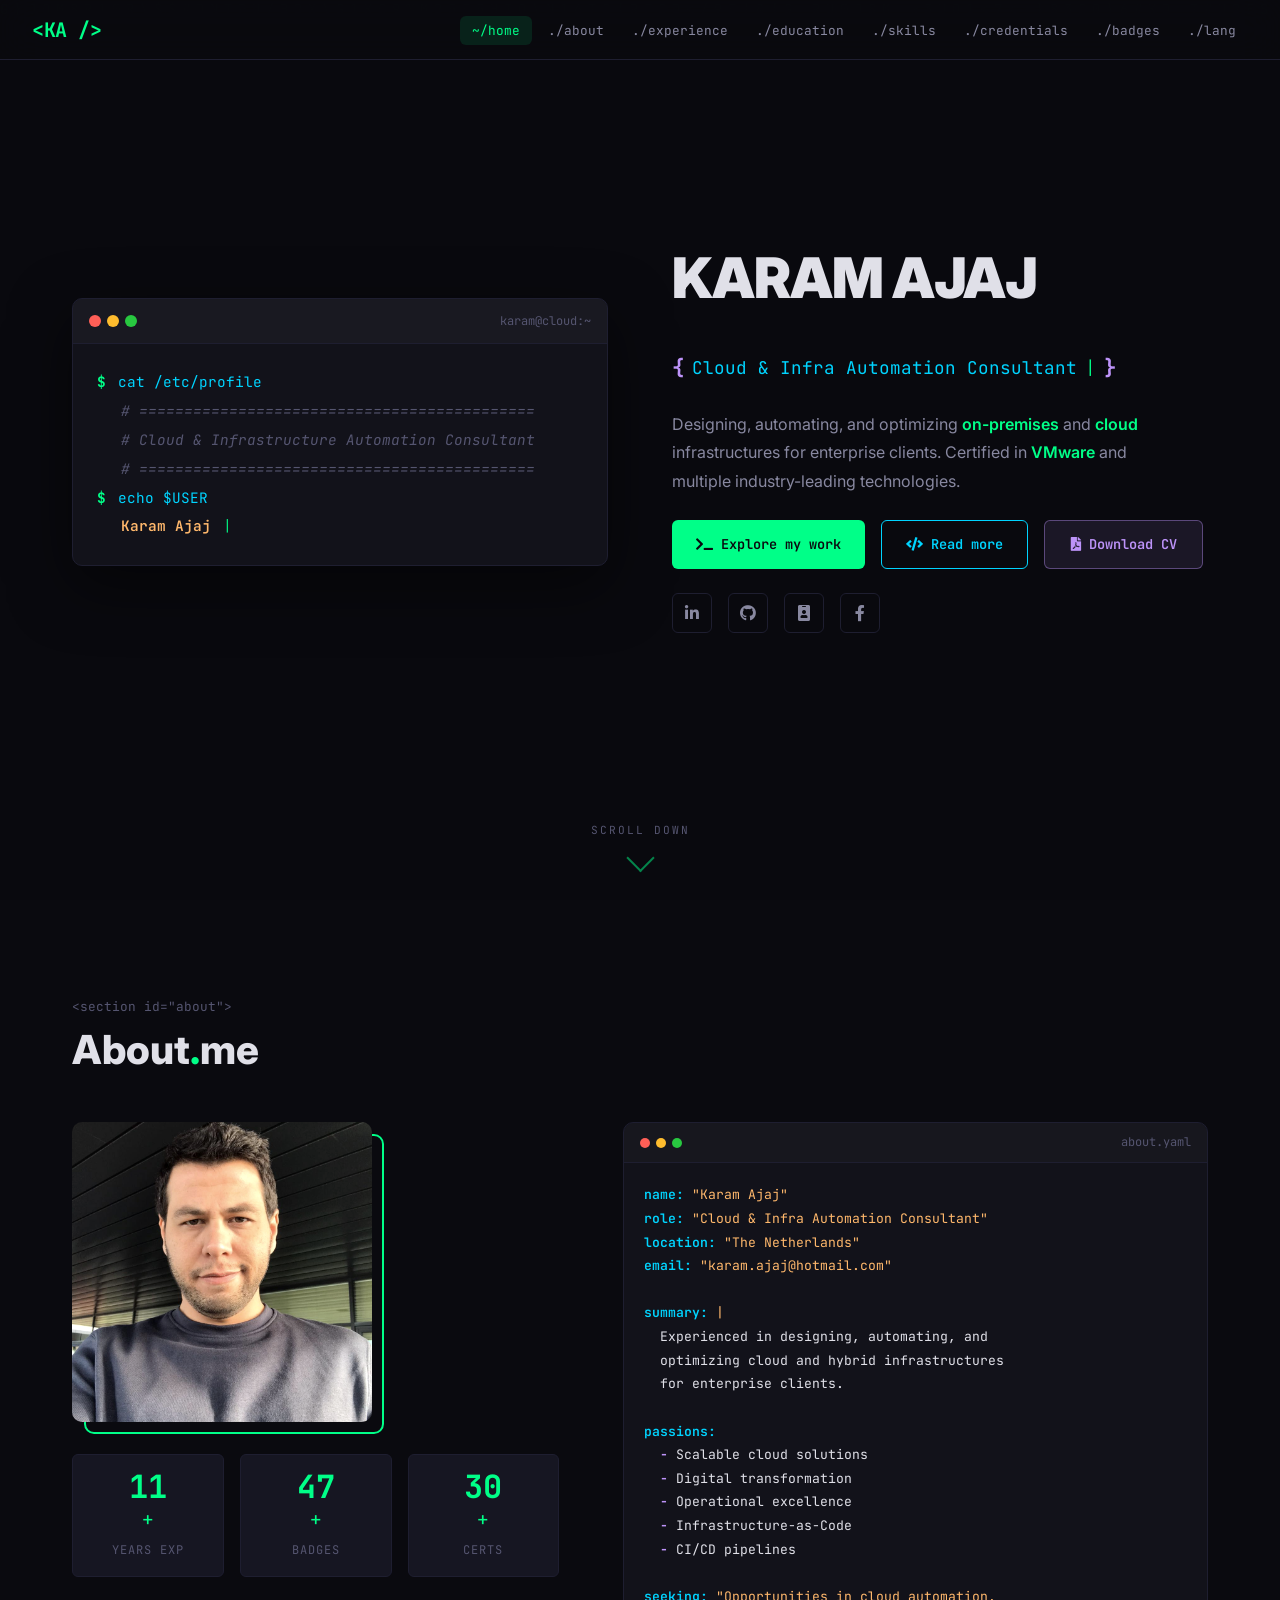
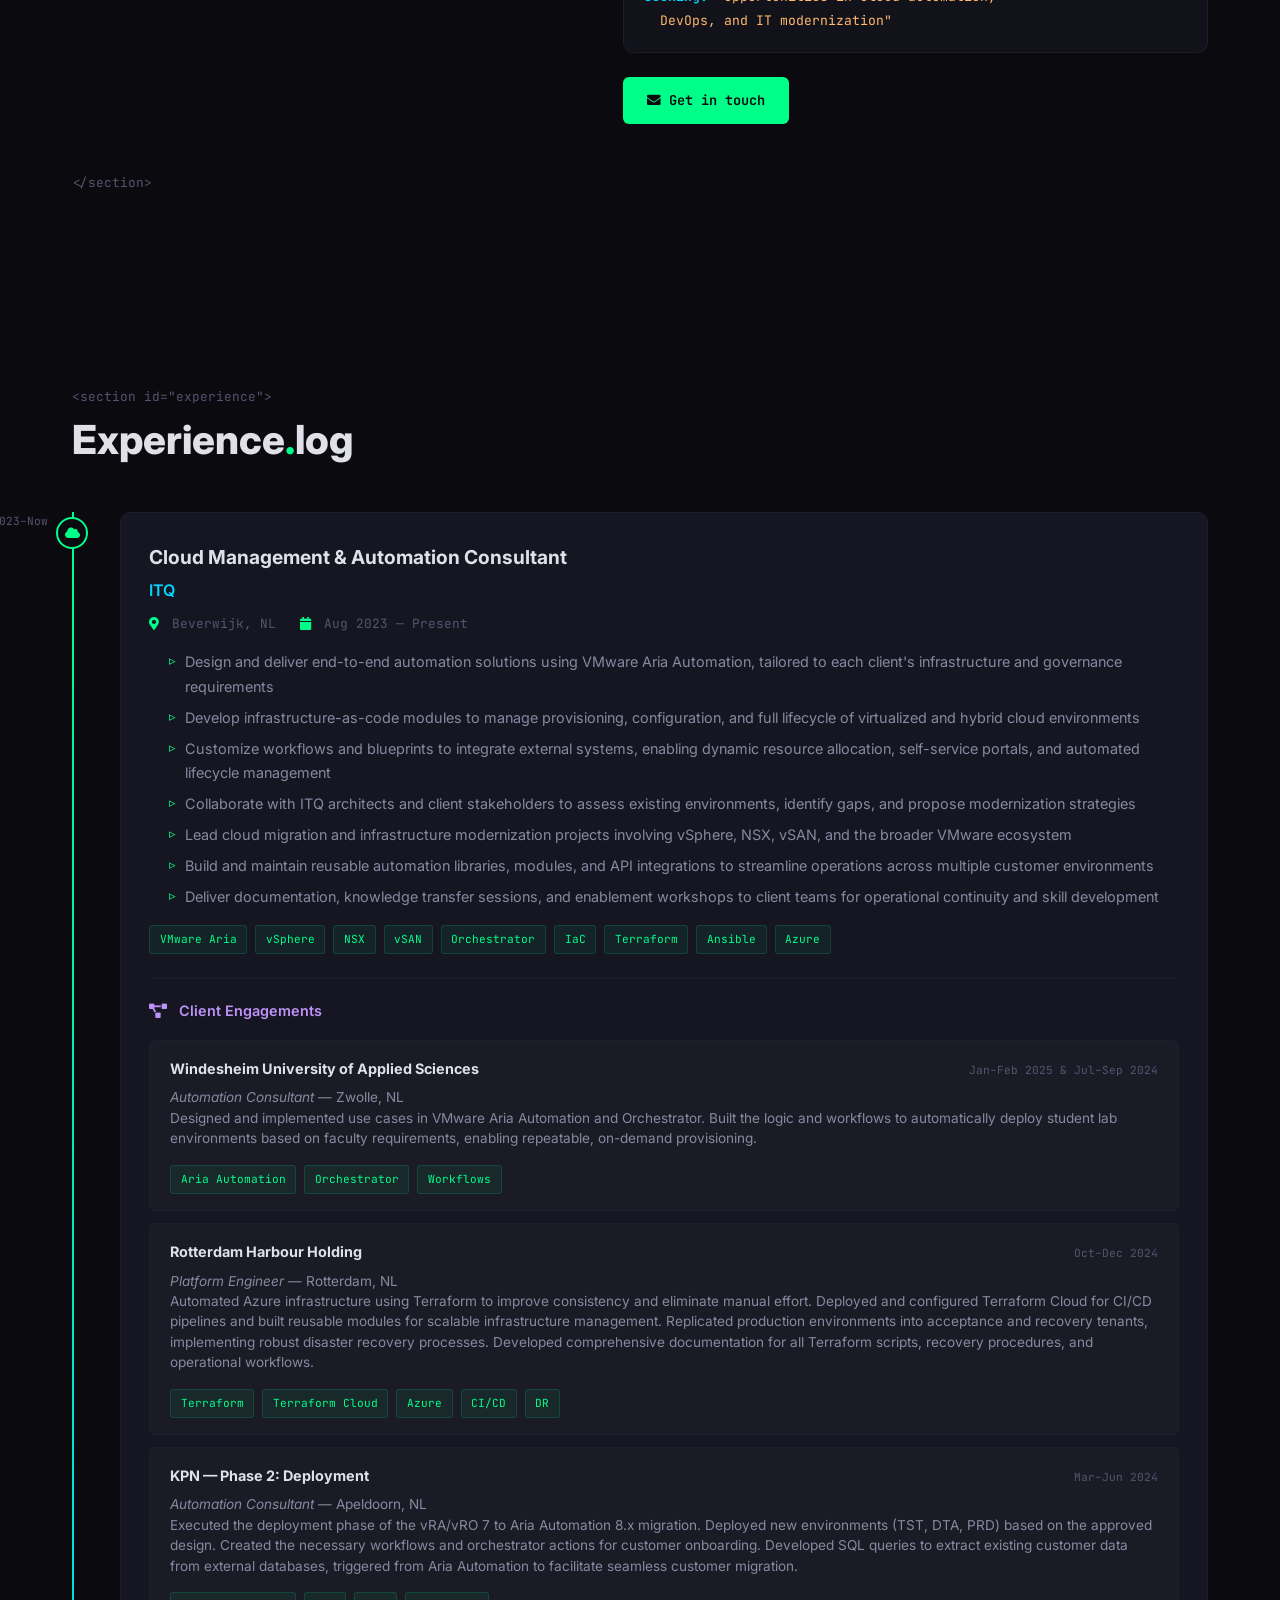
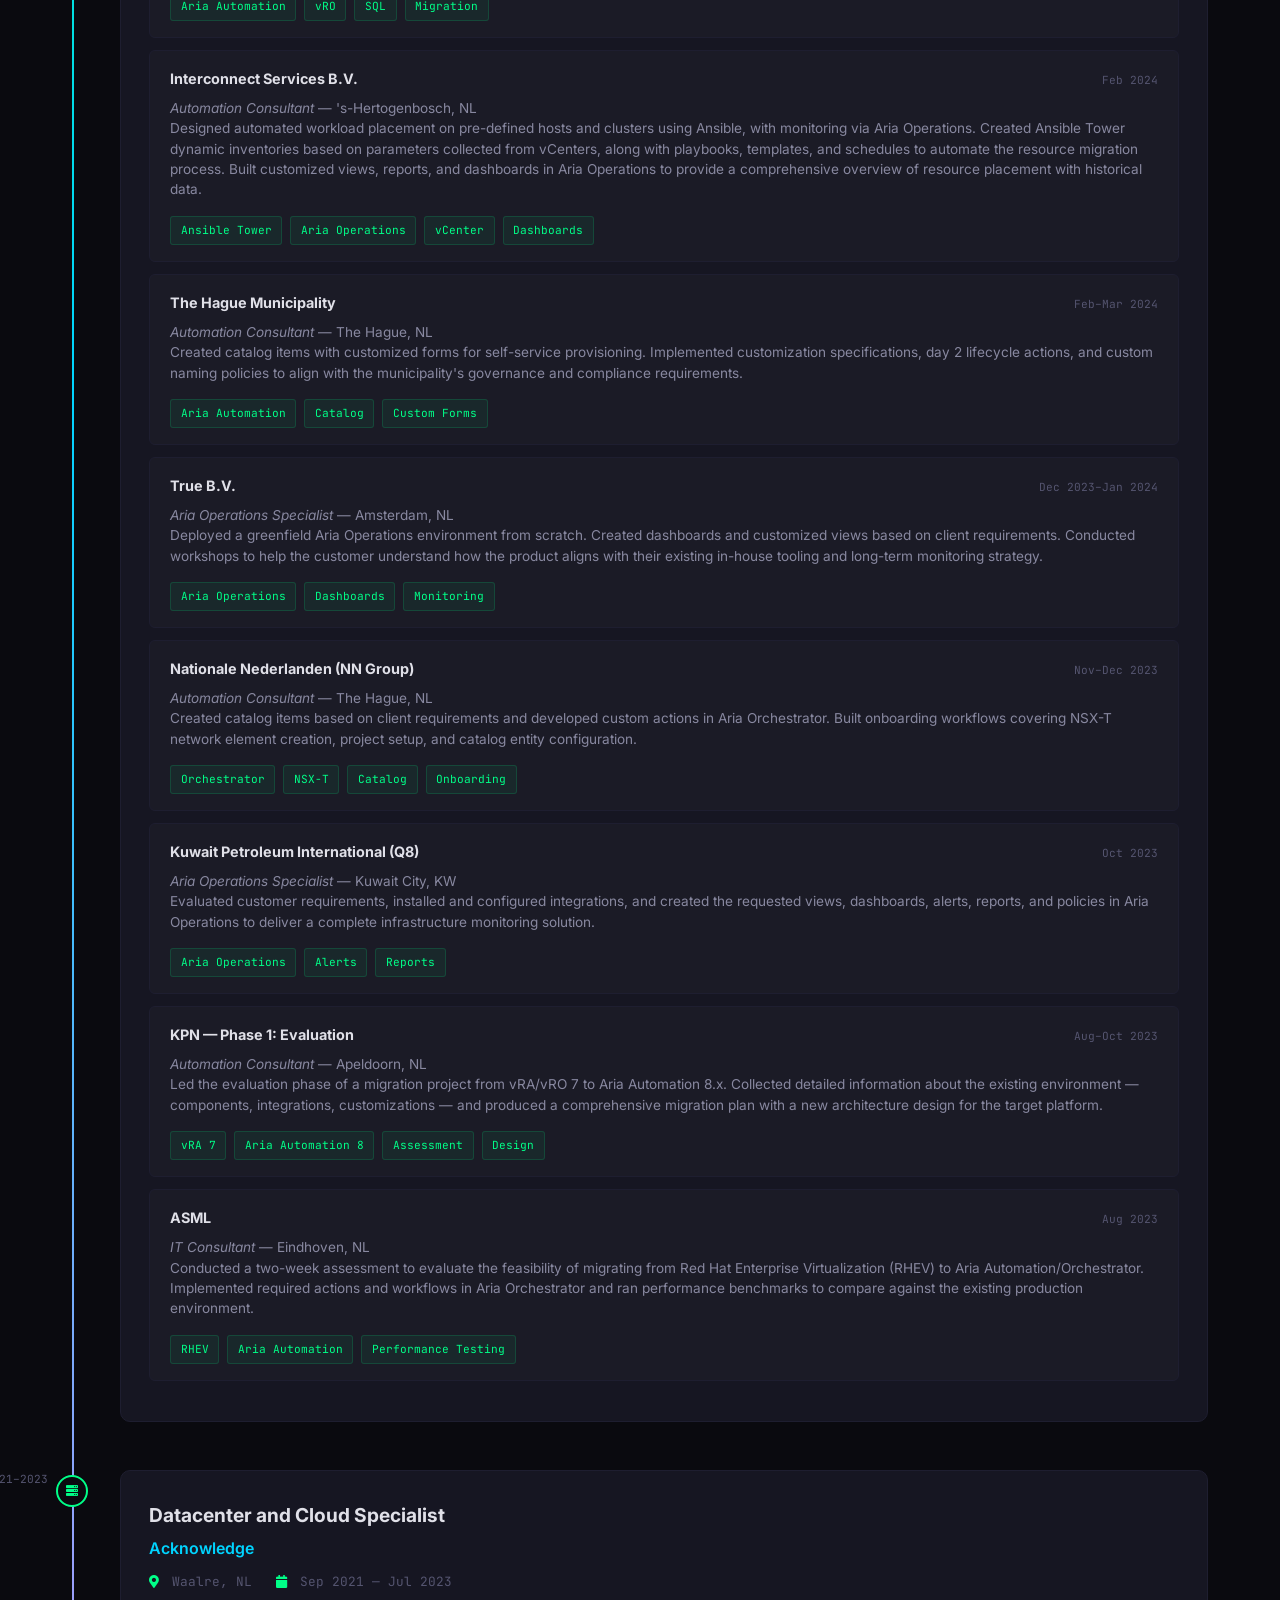
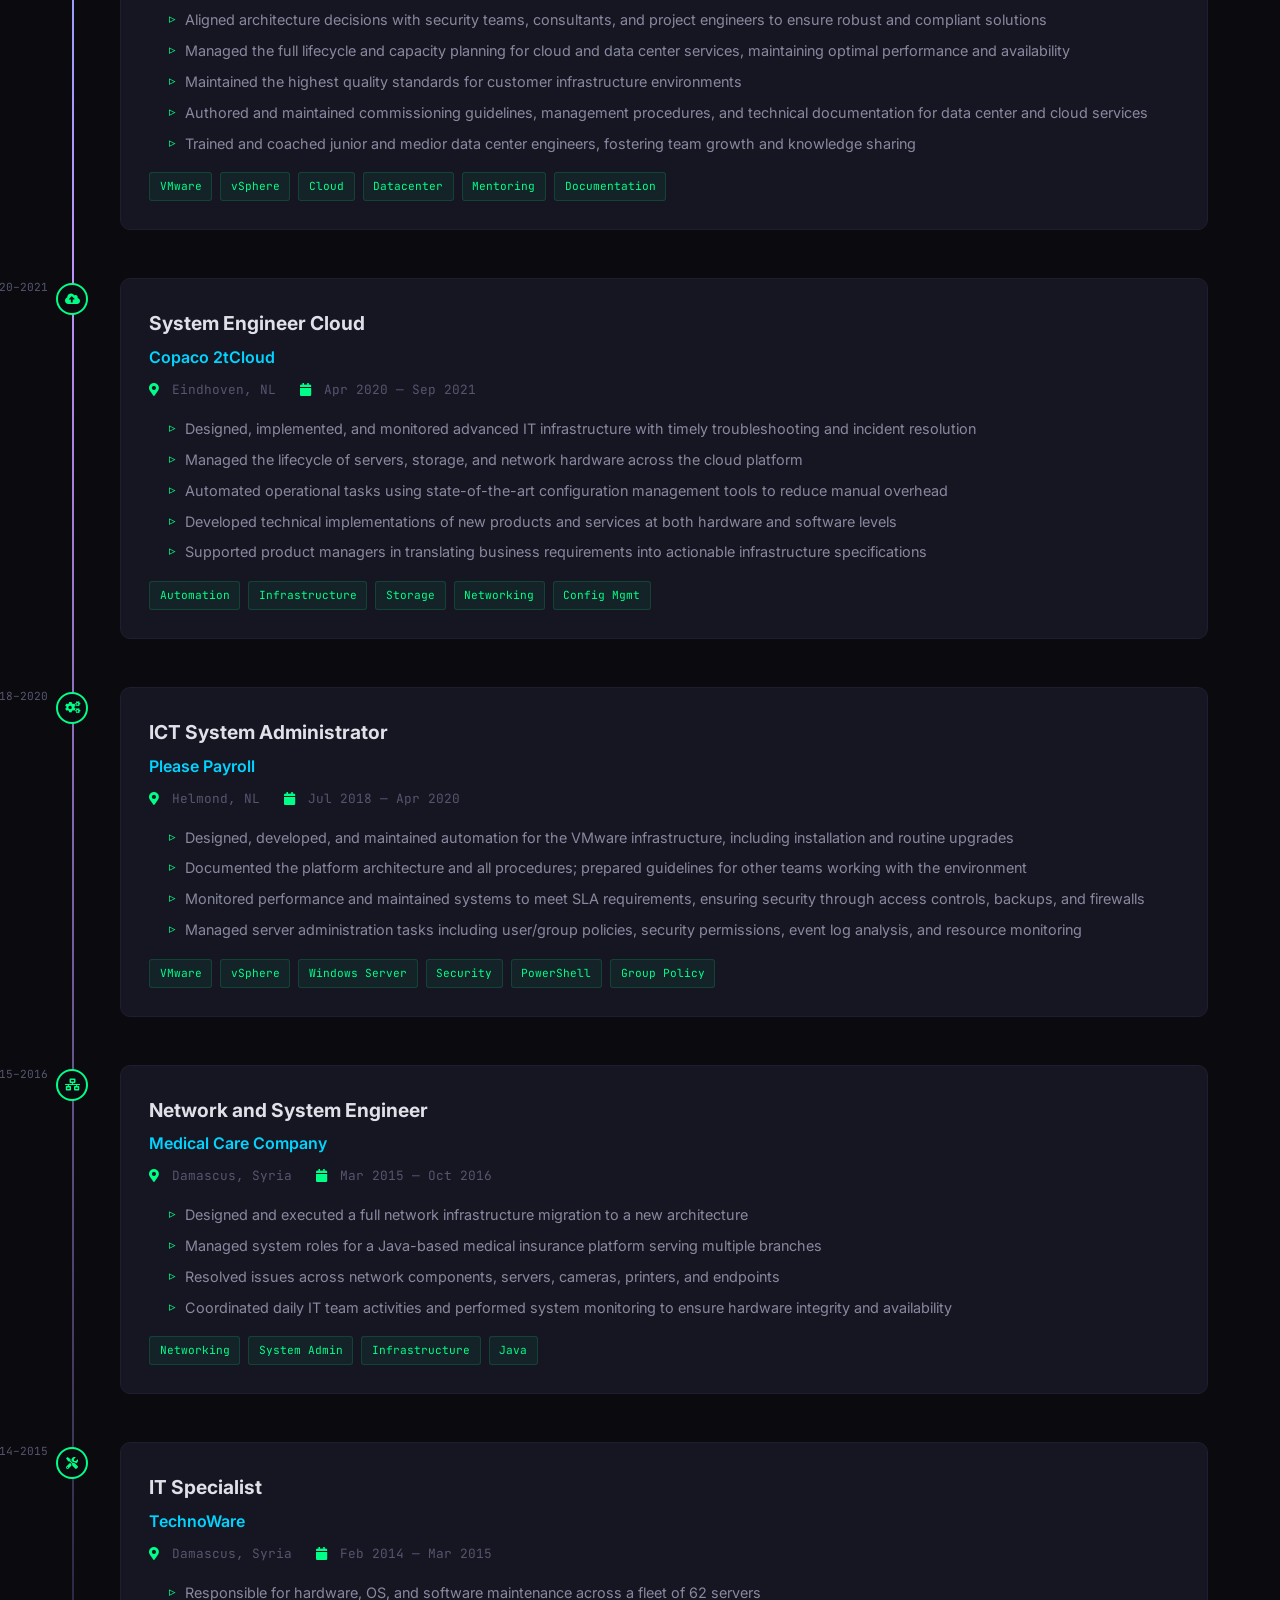
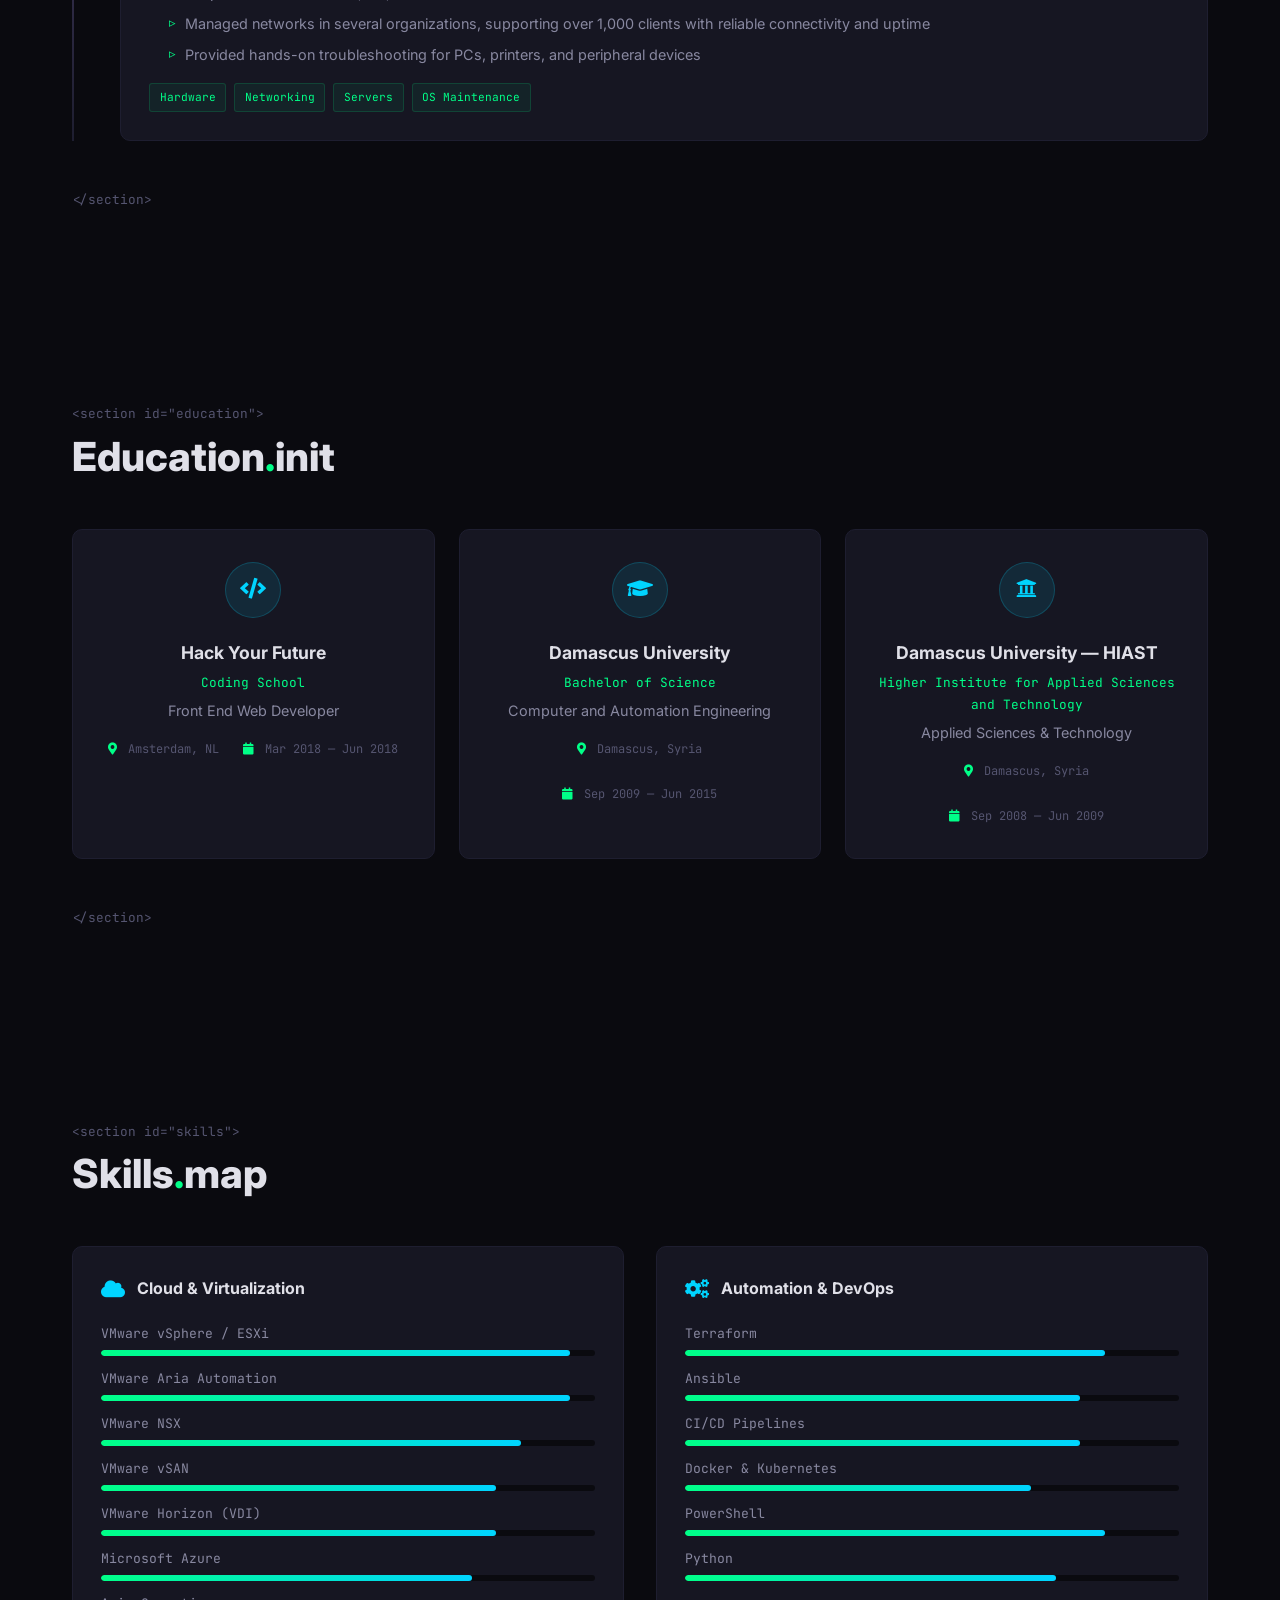
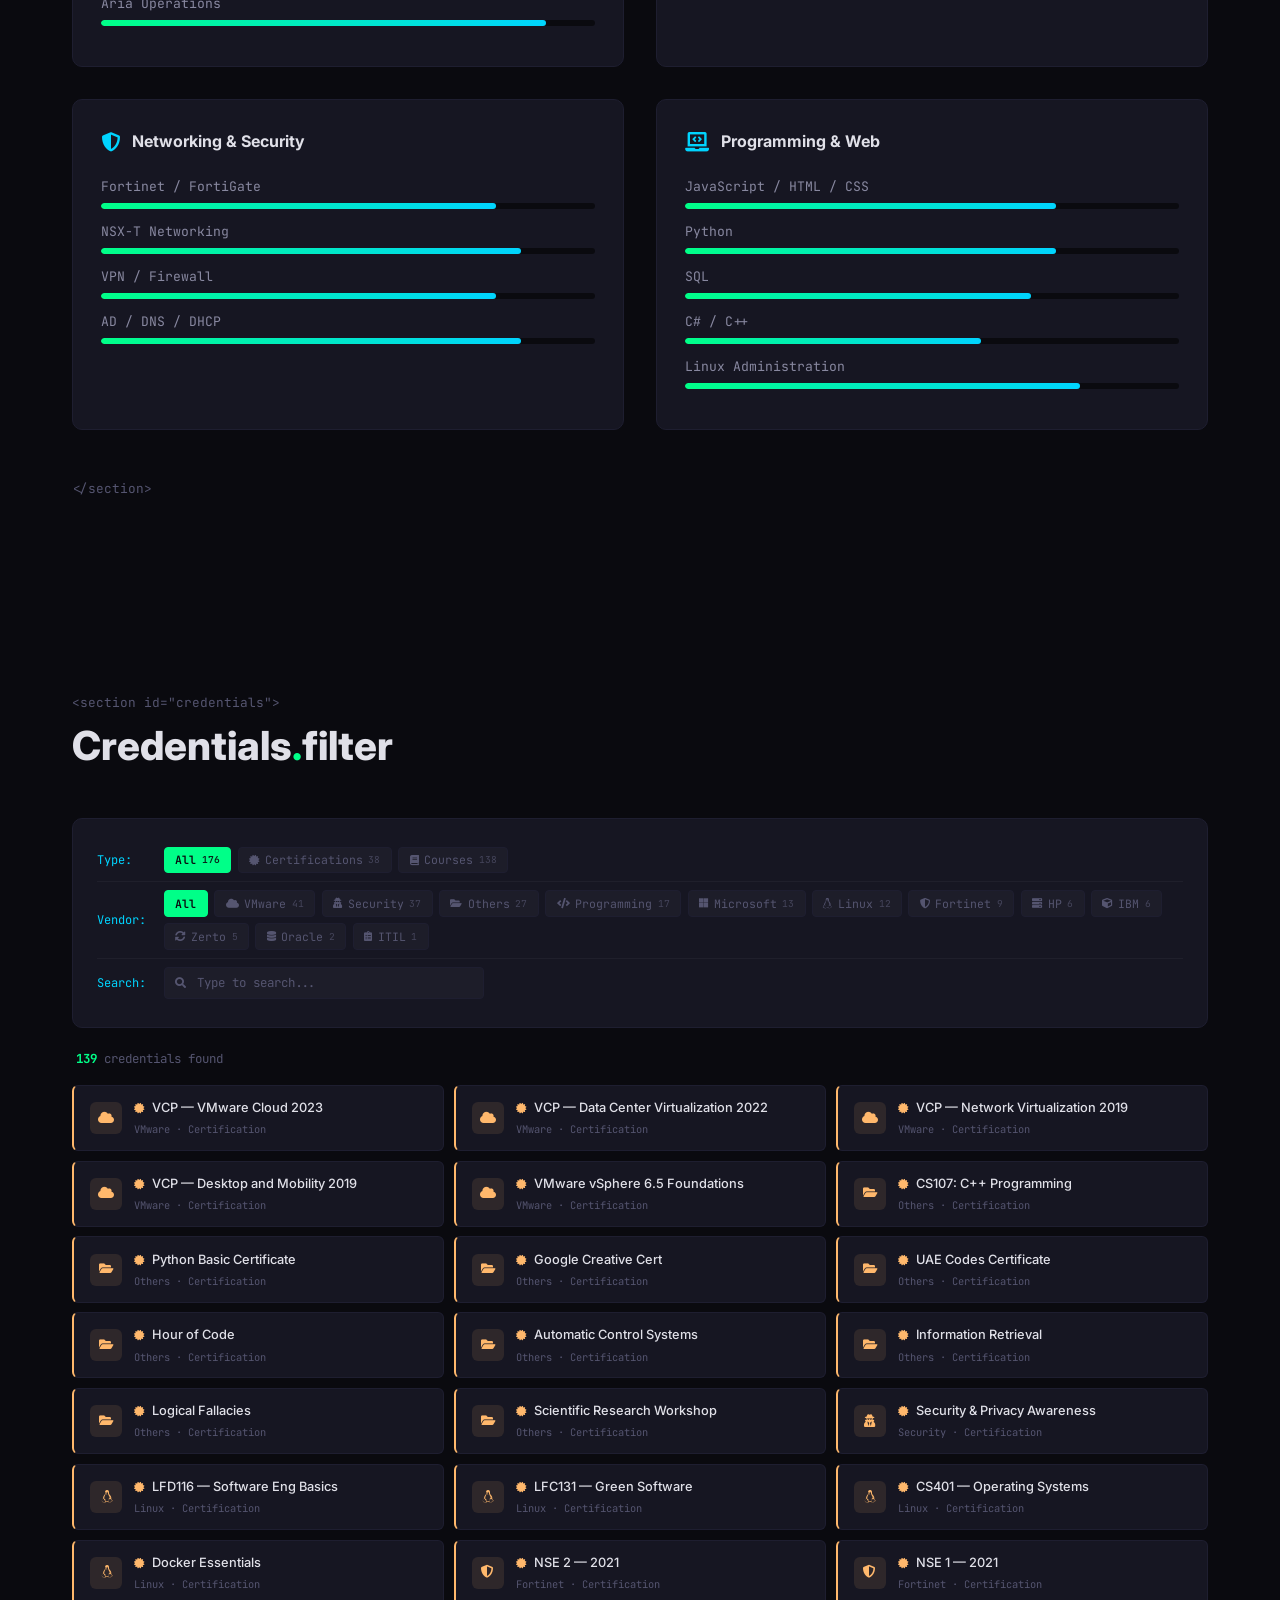
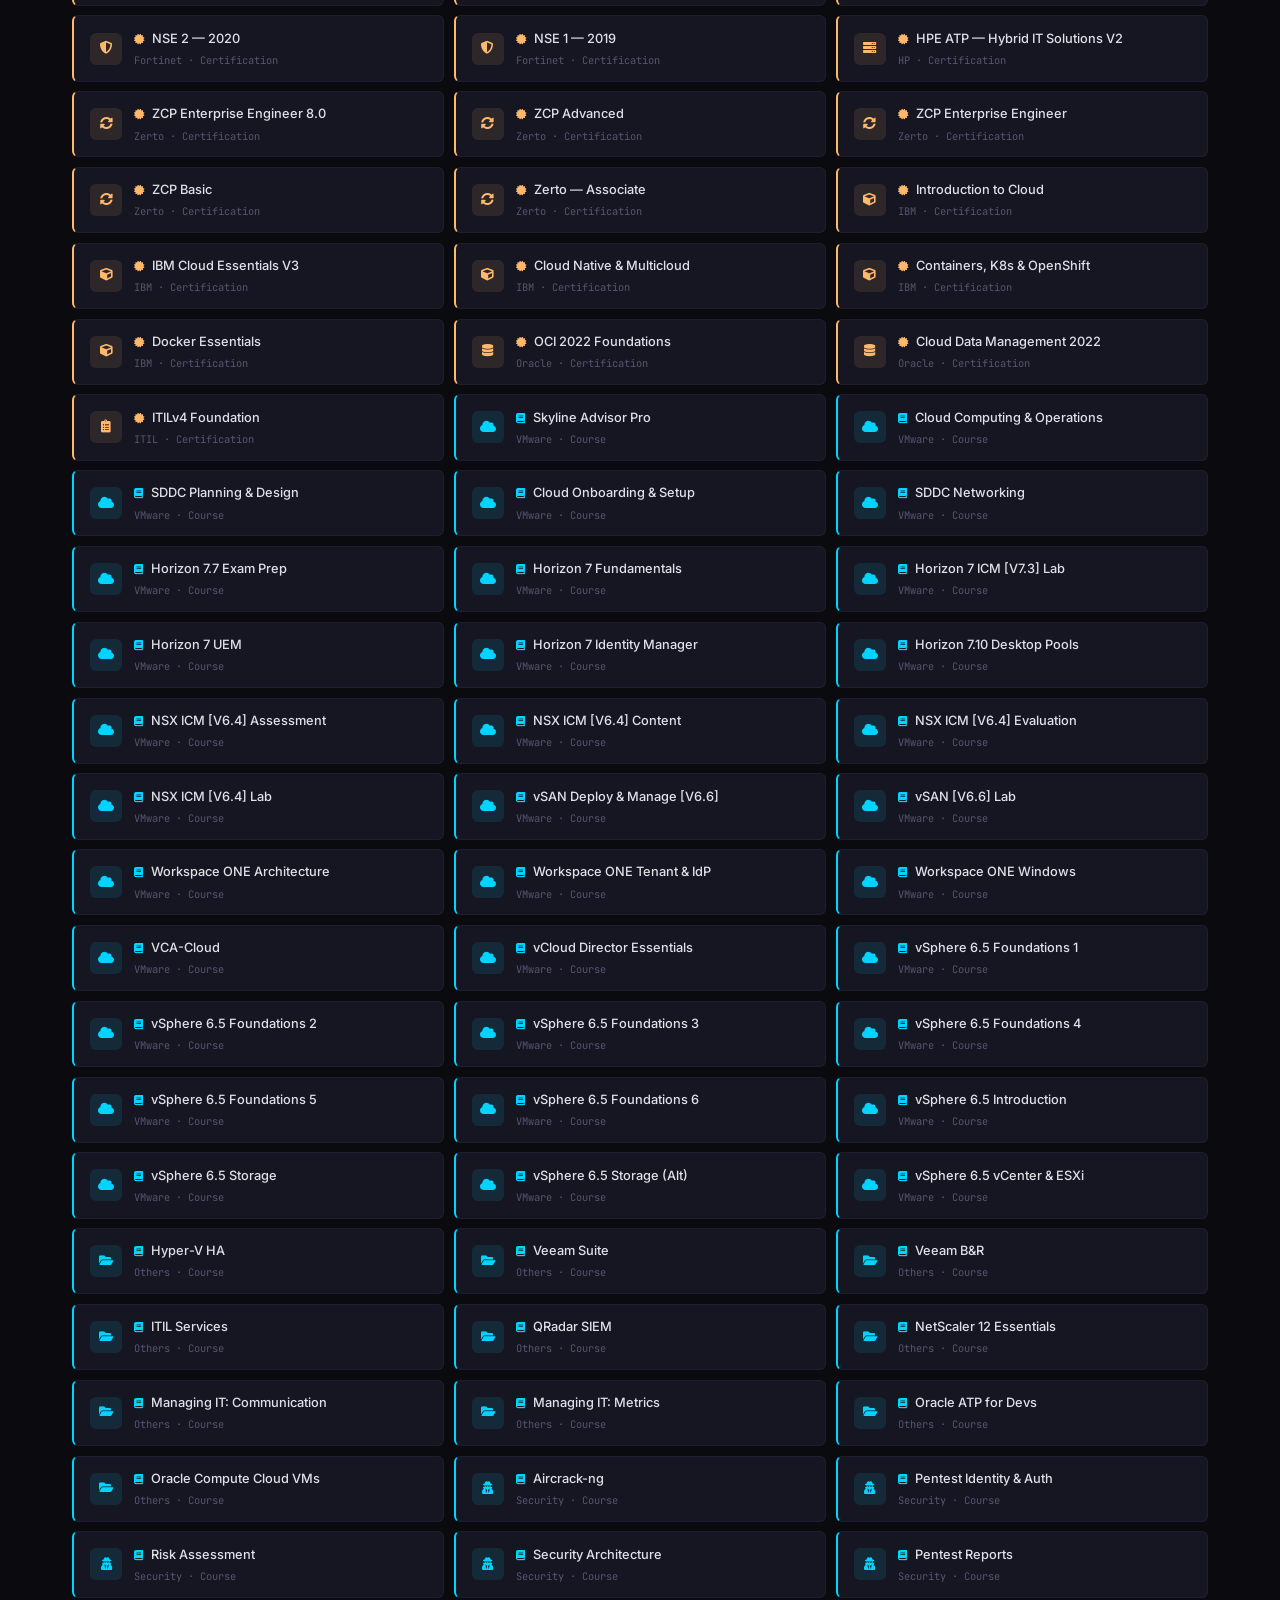
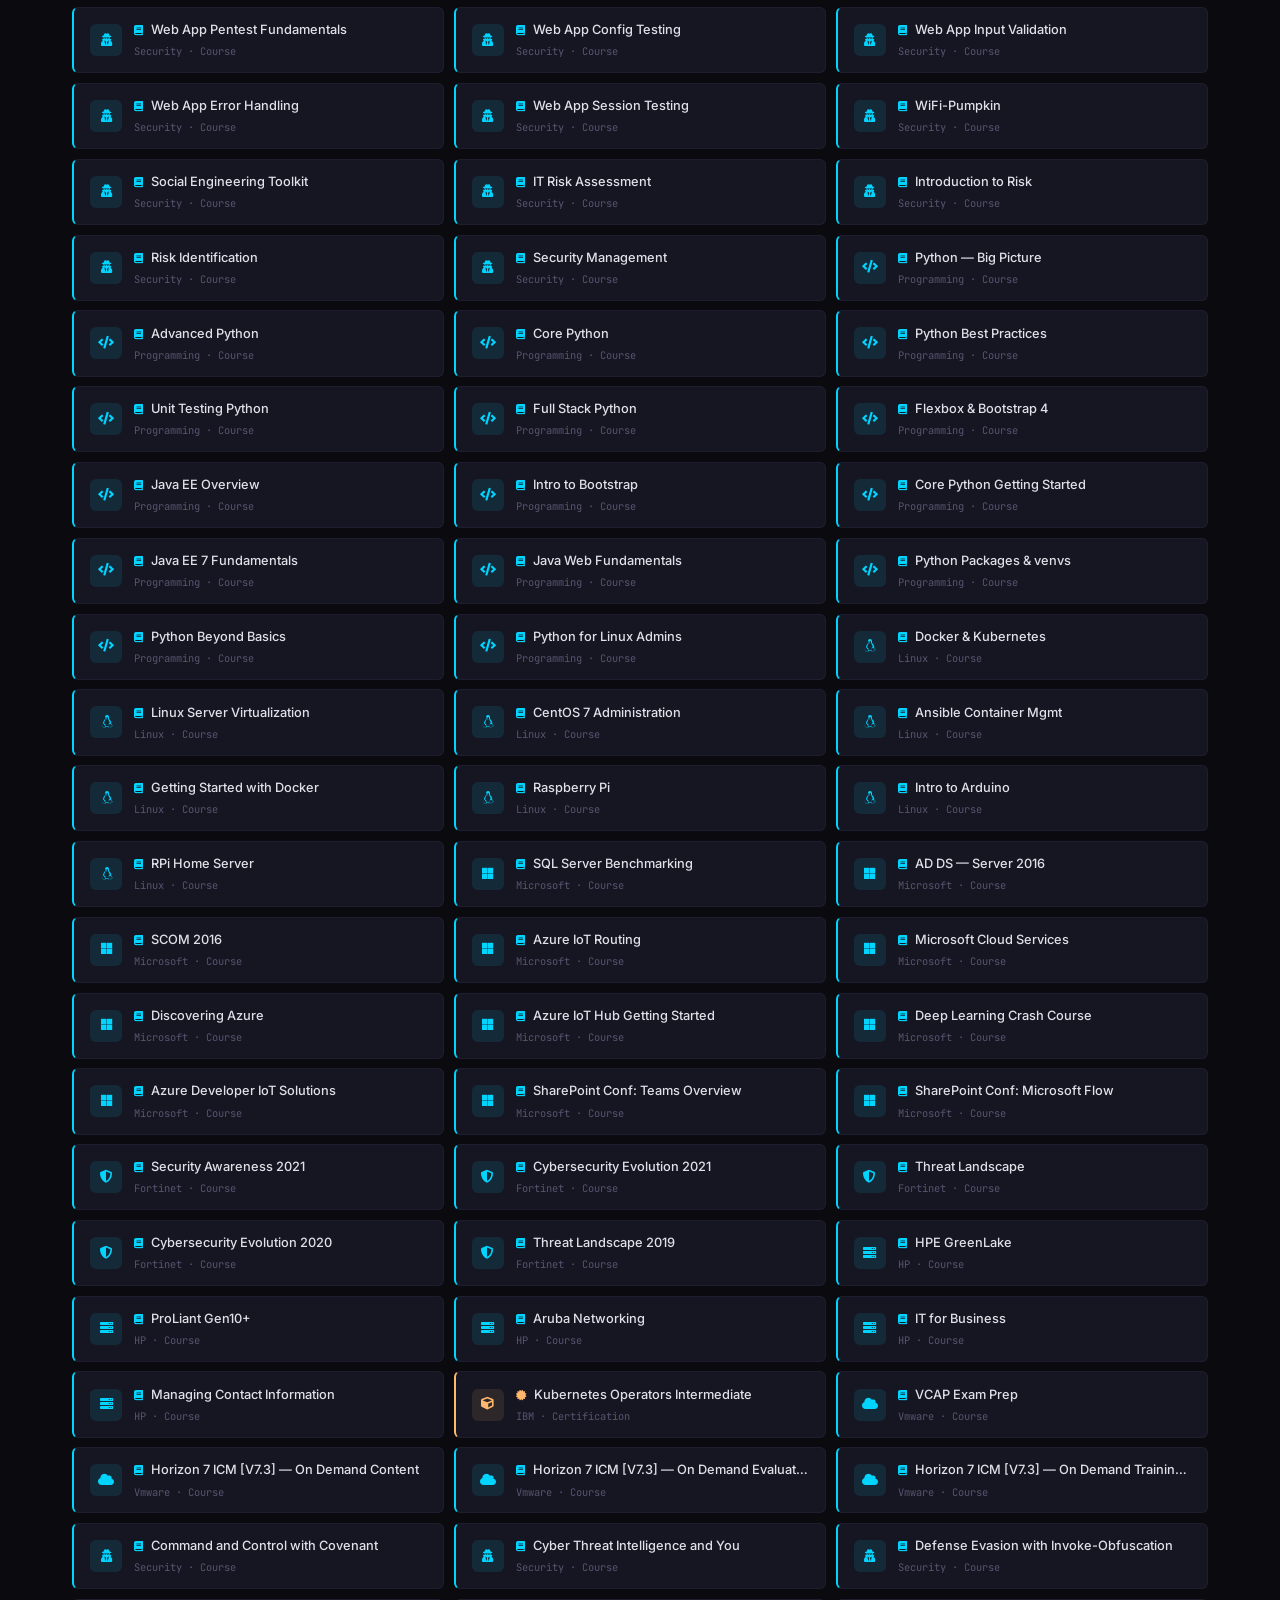
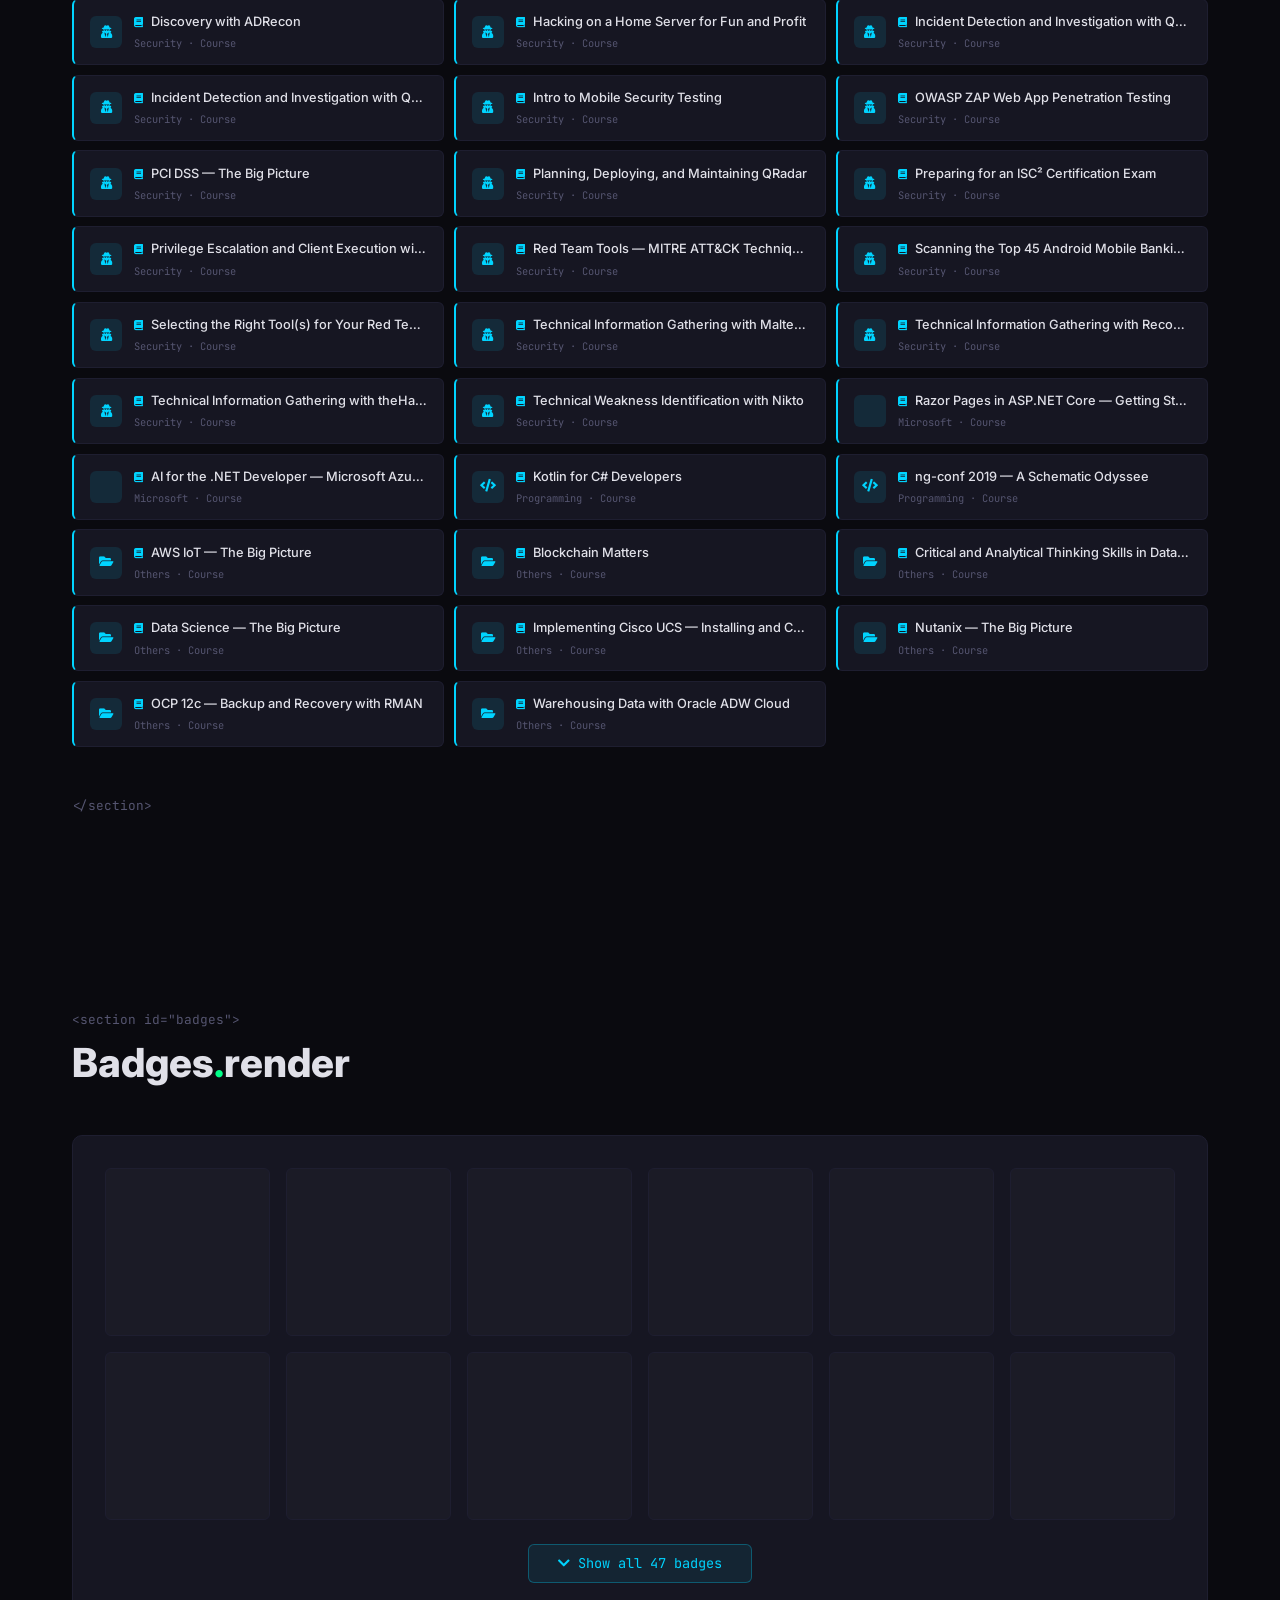
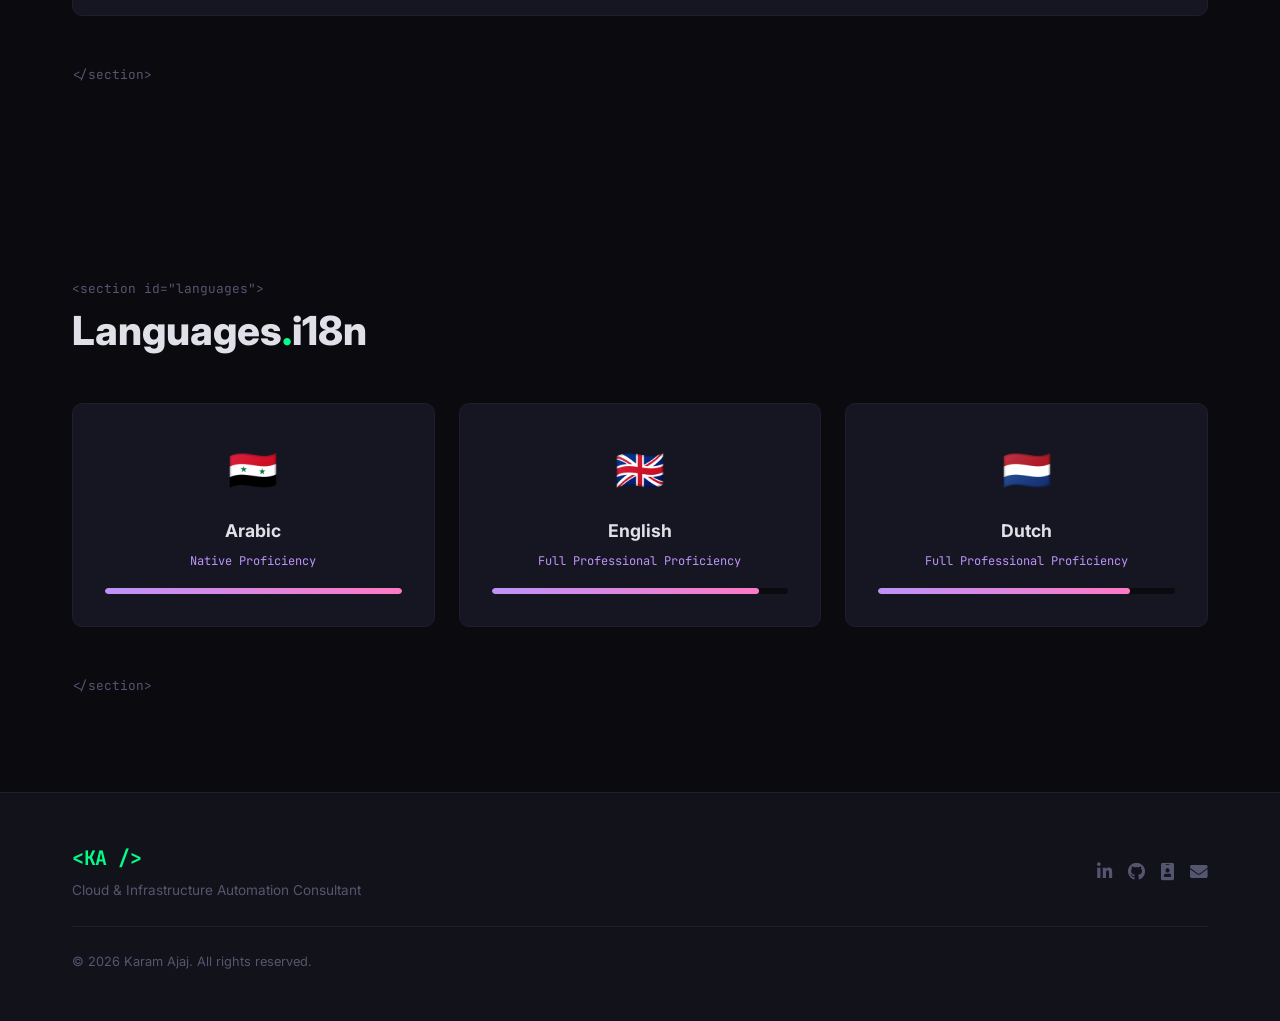
==== commit b2c6282e: "deleted old files and combined certifications and courses sections and made a filter" ====
--- a/index.html
+++ b/index.html
@@ -19,13 +19,13 @@
     <meta name="twitter:description" content="Cloud &amp; Infrastructure Automation Consultant | On-prem &amp; Cloud | VMware | Terraform | DevOps">
     <meta name="twitter:image" content="https://s.microlink.io/https://portfolio.vnerd.nl/">
 
-    <link rel="icon" href="img/1.png">
+    <link rel="icon" type="image/svg+xml" href="data:image/svg+xml,%3Csvg xmlns='http://www.w3.org/2000/svg' viewBox='0 0 64 64'%3E%3Crect width='64' height='64' rx='12' fill='%230a0a0f'/%3E%3Cpath d='M14 20l12 12-12 12' stroke='%2300ff88' stroke-width='5' stroke-linecap='round' stroke-linejoin='round' fill='none'/%3E%3Cline x1='30' y1='44' x2='50' y2='44' stroke='%2300ff88' stroke-width='5' stroke-linecap='round'/%3E%3C/svg%3E">
     <title>Karam Ajaj — Cloud &amp; Infra Automation</title>
 
     <link rel="preconnect" href="https://fonts.googleapis.com">
     <link rel="preconnect" href="https://fonts.gstatic.com" crossorigin>
     <link href="https://fonts.googleapis.com/css2?family=JetBrains+Mono:wght@300;400;500;600;700&family=Inter:wght@300;400;500;600;700;800;900&display=swap" rel="stylesheet">
-    <link href="vendor/fontawesome-free/css/all.min.css" rel="stylesheet">
+    <link href="https://cdnjs.cloudflare.com/ajax/libs/font-awesome/5.10.2/css/all.min.css" rel="stylesheet" integrity="sha512-8C9Btuz3eg3BFAJP4sFPDVTIqMFgCrQFOCwIEmOggJma5MDWA0l6VGEvBqnDOzWnKgdMb0lBbN/ME8yPl3GCjA==" crossorigin="anonymous" referrerpolicy="no-referrer">
     <link href="css/main.css" rel="stylesheet">
 </head>
 
@@ -46,8 +46,7 @@
             <li><a href="#experience" class="nav-link" data-section="experience">./experience</a></li>
             <li><a href="#education" class="nav-link" data-section="education">./education</a></li>
             <li><a href="#skills" class="nav-link" data-section="skills">./skills</a></li>
-            <li><a href="#certifications" class="nav-link" data-section="certifications">./certs</a></li>
-            <li><a href="#courses" class="nav-link" data-section="courses">./courses</a></li>
+            <li><a href="#credentials" class="nav-link" data-section="credentials">./credentials</a></li>
             <li><a href="#badges" class="nav-link" data-section="badges">./badges</a></li>
             <li><a href="#languages" class="nav-link" data-section="languages">./lang</a></li>
         </ul>
@@ -482,45 +481,1297 @@
     </section>
 
     <!-- CERTIFICATIONS -->
-    <section id="certifications" class="section">
+    <section id="credentials" class="section">
         <div class="container">
             <div class="section-header">
-                <span class="section-tag">&lt;section id="certifications"&gt;</span>
-                <h2 class="section-title">Certifications<span class="accent">.</span>json</h2>
-            </div>
-            <div class="certs-grid">
-                <div class="cert-group reveal-up"><button class="cert-group-toggle" aria-expanded="false"><div class="cert-group-icon"><i class="fas fa-cloud"></i></div><span class="cert-group-name">VMware</span><span class="cert-count">32</span><i class="fas fa-chevron-down cert-chevron"></i></button><div class="cert-group-items"><a href="resrc/certification/VMware/VMware Certified Professional - VMware Cloud 2023 certificate.pdf" target="_blank" rel="noopener" class="cert-item"><i class="fas fa-certificate"></i> VCP — VMware Cloud 2023</a><a href="resrc/certification/VMware/VMware Certified Professional - Data Center Virtualization 2022 certificate.pdf" target="_blank" rel="noopener" class="cert-item"><i class="fas fa-certificate"></i> VCP — Data Center Virtualization 2022</a><a href="resrc/certification/VMware/VMware Certified Professional - Network Virtualization 2019 certificate.pdf" target="_blank" rel="noopener" class="cert-item"><i class="fas fa-certificate"></i> VCP — Network Virtualization 2019</a><a href="resrc/certification/VMware/VMware Certified Professional - Desktop and Mobility 2019 certificate.pdf" target="_blank" rel="noopener" class="cert-item"><i class="fas fa-certificate"></i> VCP — Desktop and Mobility 2019</a><a href="https://www.youracclaim.com/badges/6dd15a0c-54d0-40a9-ba59-5b1780bb39fe/public_url" target="_blank" rel="noopener" class="cert-item"><i class="fas fa-certificate"></i> VMware vSphere 6.5 Foundations</a><a href="resrc/courses/VMware/Horizon 7 Install, Configure, Manage [V7.3] - On Demand Lab.pdf" target="_blank" rel="noopener" class="cert-item"><i class="fas fa-book"></i> Horizon 7 ICM [V7.3] Lab</a><a href="resrc/courses/VMware/VMware Horizon 7 - Configure and Manage User Environment Manager.pdf" target="_blank" rel="noopener" class="cert-item"><i class="fas fa-book"></i> Horizon 7 UEM</a><a href="resrc/courses/VMware/VMware Horizon 7 - Configure and Manage VMware Identity Manager.pdf" target="_blank" rel="noopener" class="cert-item"><i class="fas fa-book"></i> Horizon 7 Identity Manager</a><a href="resrc/courses/VMware/VMware Horizon 7.10 ESB Create and Configure Desktop Pools.pdf" target="_blank" rel="noopener" class="cert-item"><i class="fas fa-book"></i> Horizon 7.10 Desktop Pools</a><a href="resrc/courses/VMware/VMware NSX Install, Configure, Manage [V6.4] - On Demand Content.pdf" target="_blank" rel="noopener" class="cert-item"><i class="fas fa-book"></i> NSX ICM [V6.4] Content</a><a href="resrc/courses/VMware/VMware NSX Install, Configure, Manage [V6.4] - On Demand Evaluation.pdf" target="_blank" rel="noopener" class="cert-item"><i class="fas fa-book"></i> NSX ICM [V6.4] Evaluation</a><a href="resrc/courses/VMware/VMware NSX Install, Configure, Manage [V6.4] - On Demand Lab.pdf" target="_blank" rel="noopener" class="cert-item"><i class="fas fa-book"></i> NSX ICM [V6.4] Lab</a><a href="resrc/courses/VMware/VMware Workspace ONE - Create a Tenant and Integrate Identity Providers.pdf" target="_blank" rel="noopener" class="cert-item"><i class="fas fa-book"></i> Workspace ONE Tenant &amp; IdP</a><a href="resrc/courses/VMware/VMware Workspace ONE - Manage Windows Desktop Devices.pdf" target="_blank" rel="noopener" class="cert-item"><i class="fas fa-book"></i> Workspace ONE Windows</a><a href="resrc/courses/VMware/VMware vSAN Deploy and Manage [V6.6] - On Demand Lab.pdf" target="_blank" rel="noopener" class="cert-item"><i class="fas fa-book"></i> vSAN [V6.6] Lab</a><a href="resrc/courses/VMware/vSphere 6.5 Foundations - Configure vSphere Storage.pdf" target="_blank" rel="noopener" class="cert-item"><i class="fas fa-book"></i> vSphere 6.5 Storage</a><a href="resrc/courses/VMware/vSphere 6.5 Foundations - Install and Configure vCenter and ESXi.pdf" target="_blank" rel="noopener" class="cert-item"><i class="fas fa-book"></i> vSphere 6.5 vCenter &amp; ESXi</a><a href="resrc/courses/VMware/vSphere 6.5 Foundations 2.pdf" target="_blank" rel="noopener" class="cert-item"><i class="fas fa-book"></i> vSphere 6.5 Foundations 2</a><a href="resrc/courses/VMware/vSphere 6.5 Foundations 3.pdf" target="_blank" rel="noopener" class="cert-item"><i class="fas fa-book"></i> vSphere 6.5 Foundations 3</a><a href="resrc/courses/VMware/vSphere 6.5 Foundations 4.pdf" target="_blank" rel="noopener" class="cert-item"><i class="fas fa-book"></i> vSphere 6.5 Foundations 4</a><a href="resrc/courses/VMware/vSphere 6.5 Foundations 5.pdf" target="_blank" rel="noopener" class="cert-item"><i class="fas fa-book"></i> vSphere 6.5 Foundations 5</a><a href="resrc/courses/VMware/vSphere 6.5 Foundations 6.pdf" target="_blank" rel="noopener" class="cert-item"><i class="fas fa-book"></i> vSphere 6.5 Foundations 6</a><a href="resrc/courses/VMware/vSphere 6.5 Foundations Configure vSphere Storage.pdf" target="_blank" rel="noopener" class="cert-item"><i class="fas fa-book"></i> vSphere 6.5 Storage (Alt)</a><a href="resrc/courses/VMware/vSphere 6.5 Foundations Introduction.pdf" target="_blank" rel="noopener" class="cert-item"><i class="fas fa-book"></i> vSphere 6.5 Introduction</a></div></div>
-                <div class="cert-group reveal-up"><button class="cert-group-toggle" aria-expanded="false"><div class="cert-group-icon"><i class="fas fa-sync-alt"></i></div><span class="cert-group-name">Zerto</span><span class="cert-count">5</span><i class="fas fa-chevron-down cert-chevron"></i></button><div class="cert-group-items"><a href="resrc/certification/Zerto/ZCP Enterprise Engineer 8.0.pdf" target="_blank" rel="noopener" class="cert-item"><i class="fas fa-certificate"></i> ZCP Enterprise Engineer 8.0</a><a href="resrc/certification/Zerto/ZCP Advanced.pdf" target="_blank" rel="noopener" class="cert-item"><i class="fas fa-certificate"></i> ZCP Advanced</a><a href="resrc/certification/Zerto/ZCP Enterprise Engineer.pdf" target="_blank" rel="noopener" class="cert-item"><i class="fas fa-certificate"></i> ZCP Enterprise Engineer</a><a href="resrc/certification/Zerto/ZCP Basic.pdf" target="_blank" rel="noopener" class="cert-item"><i class="fas fa-certificate"></i> ZCP Basic</a><a href="resrc/certification/Zerto/Zerto - Associate.pdf" target="_blank" rel="noopener" class="cert-item"><i class="fas fa-certificate"></i> Zerto — Associate</a></div></div>
-                <div class="cert-group reveal-up"><button class="cert-group-toggle" aria-expanded="false"><div class="cert-group-icon"><i class="fas fa-shield-alt"></i></div><span class="cert-group-name">Fortinet</span><span class="cert-count">4</span><i class="fas fa-chevron-down cert-chevron"></i></button><div class="cert-group-items"><a href="resrc/certification/Fortinet/NSE 2 Network Security Associate - 2021.pdf" target="_blank" rel="noopener" class="cert-item"><i class="fas fa-certificate"></i> NSE 2 — 2021</a><a href="resrc/certification/Fortinet/NSE 1 Network Security Associate - 2021.pdf" target="_blank" rel="noopener" class="cert-item"><i class="fas fa-certificate"></i> NSE 1 — 2021</a><a href="resrc/certification/Fortinet/NSE 2 Network Security Associate - 2020.pdf" target="_blank" rel="noopener" class="cert-item"><i class="fas fa-certificate"></i> NSE 2 — 2020</a><a href="resrc/certification/Fortinet/NSE 1 Network Security Associate - 2019.pdf" target="_blank" rel="noopener" class="cert-item"><i class="fas fa-certificate"></i> NSE 1 — 2019</a></div></div>
-                <div class="cert-group reveal-up"><button class="cert-group-toggle" aria-expanded="false"><div class="cert-group-icon"><i class="fas fa-cube"></i></div><span class="cert-group-name">IBM</span><span class="cert-count">5</span><i class="fas fa-chevron-down cert-chevron"></i></button><div class="cert-group-items"><a href="resrc/certification/IBM/CC0101EN - Introduction to Cloud.pdf" target="_blank" rel="noopener" class="cert-item"><i class="fas fa-certificate"></i> Introduction to Cloud</a><a href="resrc/certification/IBM/CC0103EN - IBM Cloud Essentials V3.pdf" target="_blank" rel="noopener" class="cert-item"><i class="fas fa-certificate"></i> IBM Cloud Essentials V3</a><a href="resrc/certification/IBM/CC0150EN - Building Cloud Native and Multicloud Applications.pdf" target="_blank" rel="noopener" class="cert-item"><i class="fas fa-certificate"></i> Cloud Native &amp; Multicloud</a><a href="resrc/certification/IBM/CC0201EN - Introduction to Containers, Kubernetes, and OpenShift V2.pdf" target="_blank" rel="noopener" class="cert-item"><i class="fas fa-certificate"></i> Containers, K8s &amp; OpenShift</a><a href="resrc/certification/IBM/CO0101EN - Docker Essentials: A Developer Introduction.pdf" target="_blank" rel="noopener" class="cert-item"><i class="fas fa-certificate"></i> Docker Essentials</a></div></div>
-                <div class="cert-group reveal-up"><button class="cert-group-toggle" aria-expanded="false"><div class="cert-group-icon"><i class="fas fa-server"></i></div><span class="cert-group-name">HP</span><span class="cert-count">1</span><i class="fas fa-chevron-down cert-chevron"></i></button><div class="cert-group-items"><a href="resrc/certification/HP/HPE ATP - Hybrid IT Solutions V2.pdf" target="_blank" rel="noopener" class="cert-item"><i class="fas fa-certificate"></i> HPE ATP — Hybrid IT Solutions V2</a><a href="resrc/courses/HP/Managing Contact Information.pdf" target="_blank" rel="noopener" class="cert-item"><i class="fas fa-book"></i> Managing Contact Information</a></div></div>
-                <div class="cert-group reveal-up"><button class="cert-group-toggle" aria-expanded="false"><div class="cert-group-icon"><i class="fas fa-database"></i></div><span class="cert-group-name">Oracle</span><span class="cert-count">2</span><i class="fas fa-chevron-down cert-chevron"></i></button><div class="cert-group-items"><a href="resrc/certification/Oracle/Oracle Cloud Infrastructure 2022 Certified Foundations Associate.pdf" target="_blank" rel="noopener" class="cert-item"><i class="fas fa-certificate"></i> OCI 2022 Foundations</a><a href="resrc/certification/Oracle/Oracle Cloud Data Management 2022 Foundations Certified Associate.pdf" target="_blank" rel="noopener" class="cert-item"><i class="fas fa-certificate"></i> Cloud Data Management 2022</a></div></div>
-                <div class="cert-group reveal-up"><button class="cert-group-toggle" aria-expanded="false"><div class="cert-group-icon"><i class="fas fa-clipboard-list"></i></div><span class="cert-group-name">ITIL</span><span class="cert-count">1</span><i class="fas fa-chevron-down cert-chevron"></i></button><div class="cert-group-items"><a href="resrc/certification/ITIL/ITILv4 Foundation Certificate in IT Service Management.pdf" target="_blank" rel="noopener" class="cert-item"><i class="fas fa-certificate"></i> ITILv4 Foundation</a></div></div>
-                <div class="cert-group reveal-up"><button class="cert-group-toggle" aria-expanded="false"><div class="cert-group-icon"><i class="fab fa-linux"></i></div><span class="cert-group-name">Linux</span><span class="cert-count">4</span><i class="fas fa-chevron-down cert-chevron"></i></button><div class="cert-group-items"><a href="resrc/certification/Linux/LFD116 Software Engineering Basics for Embedded Systems.pdf" target="_blank" rel="noopener" class="cert-item"><i class="fas fa-certificate"></i> LFD116 — Software Eng Basics</a><a href="resrc/certification/Linux/Green Software for Practitioners LFC131.pdf" target="_blank" rel="noopener" class="cert-item"><i class="fas fa-certificate"></i> LFC131 — Green Software</a><a href="resrc/certification/Linux/CS401 Operating Systems.pdf" target="_blank" rel="noopener" class="cert-item"><i class="fas fa-certificate"></i> CS401 — Operating Systems</a><a href="resrc/certification/Linux/Docker Essentials - A Developer Introduction.pdf" target="_blank" rel="noopener" class="cert-item"><i class="fas fa-certificate"></i> Docker Essentials</a></div></div>
-                <div class="cert-group reveal-up"><button class="cert-group-toggle" aria-expanded="false"><div class="cert-group-icon"><i class="fas fa-lock"></i></div><span class="cert-group-name">Security</span><span class="cert-count">16</span><i class="fas fa-chevron-down cert-chevron"></i></button><div class="cert-group-items"><a href="resrc/certification/Security/Security en Privacy Awareness Certificate.pdf" target="_blank" rel="noopener" class="cert-item"><i class="fas fa-certificate"></i> Security &amp; Privacy Awareness</a><a href="resrc/courses/Security/Initial Access with WiFi-Pumpkin.pdf" target="_blank" rel="noopener" class="cert-item"><i class="fas fa-book"></i> WiFi-Pumpkin</a><a href="resrc/courses/Security/People Information Gathering with the Social Engineering Toolkit (SET).pdf" target="_blank" rel="noopener" class="cert-item"><i class="fas fa-book"></i> Social Engineering Toolkit</a><a href="resrc/courses/Security/Risk Management and Information Systems Control IT Risk Assessment.pdf" target="_blank" rel="noopener" class="cert-item"><i class="fas fa-book"></i> IT Risk Assessment</a><a href="resrc/courses/Security/Risk Management and Information Systems Control Introduction to Risk.pdf" target="_blank" rel="noopener" class="cert-item"><i class="fas fa-book"></i> Introduction to Risk</a><a href="resrc/courses/Security/Risk Management and Information Systems Control Risk Identification.pdf" target="_blank" rel="noopener" class="cert-item"><i class="fas fa-book"></i> Risk Identification</a><a href="resrc/courses/Security/Security Management.pdf" target="_blank" rel="noopener" class="cert-item"><i class="fas fa-book"></i> Security Management</a><a href="resrc/courses/Security/Web Application Penetration Testing Configuration and Deployment Management Testing.pdf" target="_blank" rel="noopener" class="cert-item"><i class="fas fa-book"></i> Web App Config Testing</a><a href="resrc/courses/Security/Web Application Penetration Testing Input Validation.pdf" target="_blank" rel="noopener" class="cert-item"><i class="fas fa-book"></i> Web App Input Validation</a><a href="resrc/courses/Security/Web Application Penetration Testing Insecure Error Handling.pdf" target="_blank" rel="noopener" class="cert-item"><i class="fas fa-book"></i> Web App Error Handling</a><a href="resrc/courses/Security/Web Application Penetration Testing Session Management Testing.pdf" target="_blank" rel="noopener" class="cert-item"><i class="fas fa-book"></i> Web App Session Testing</a></div></div>
-                <div class="cert-group reveal-up"><button class="cert-group-toggle" aria-expanded="false"><div class="cert-group-icon"><i class="fas fa-folder-open"></i></div><span class="cert-group-name">Others</span><span class="cert-count">10</span><i class="fas fa-chevron-down cert-chevron"></i></button><div class="cert-group-items"><a href="resrc/certification/Others/CS107 C++ Programming.pdf" target="_blank" rel="noopener" class="cert-item"><i class="fas fa-certificate"></i> CS107: C++ Programming</a><a href="resrc/certification/Others/Python Basic Certificate.png" target="_blank" rel="noopener" class="cert-item"><i class="fas fa-certificate"></i> Python Basic Certificate</a><a href="resrc/certification/Others/Google - Creative Certification Exam.pdf" target="_blank" rel="noopener" class="cert-item"><i class="fas fa-certificate"></i> Google Creative Cert</a><a href="resrc/certification/Others/UAE Codes Certificate.pdf" target="_blank" rel="noopener" class="cert-item"><i class="fas fa-certificate"></i> UAE Codes Certificate</a><a href="resrc/certification/Others/Hour_of_code.jpg" target="_blank" rel="noopener" class="cert-item"><i class="fas fa-certificate"></i> Hour of Code</a><a href="resrc/certification/Others/automatic_control_certificate.pdf" target="_blank" rel="noopener" class="cert-item"><i class="fas fa-certificate"></i> Automatic Control Systems</a><a href="resrc/certification/Others/information-retrieval_certificate.pdf" target="_blank" rel="noopener" class="cert-item"><i class="fas fa-certificate"></i> Information Retrieval</a><a href="resrc/certification/Others/thinkingand-logical-fallacies_certificate.pdf" target="_blank" rel="noopener" class="cert-item"><i class="fas fa-certificate"></i> Logical Fallacies</a><a href="resrc/certification/Others/PrinciplesofScientificResearchWorkshop.pdf" target="_blank" rel="noopener" class="cert-item"><i class="fas fa-certificate"></i> Scientific Research Workshop</a><a href="resrc/courses/Others/Getting Started with NetScaler 12 Essentials.pdf" target="_blank" rel="noopener" class="cert-item"><i class="fas fa-book"></i> NetScaler 12 Essentials</a><a href="resrc/courses/Others/Managing IT - Communication.pdf" target="_blank" rel="noopener" class="cert-item"><i class="fas fa-book"></i> Managing IT: Communication</a><a href="resrc/courses/Others/Managing IT - Metrics and Measurements.pdf" target="_blank" rel="noopener" class="cert-item"><i class="fas fa-book"></i> Managing IT: Metrics</a><a href="resrc/courses/Others/Oracle Autonomous Transaction Processing for Developers.pdf" target="_blank" rel="noopener" class="cert-item"><i class="fas fa-book"></i> Oracle ATP for Devs</a><a href="resrc/courses/Others/Provisioning Virtual Machines on Oracle Compute Cloud.pdf" target="_blank" rel="noopener" class="cert-item"><i class="fas fa-book"></i> Oracle Compute Cloud VMs</a></div></div>
-            </div>
-            <span class="section-tag section-tag-close">&lt;/section&gt;</span>
-        </div>
-    </section>
-
-    <!-- COURSES -->
-    <section id="courses" class="section">
-        <div class="container">
-            <div class="section-header">
-                <span class="section-tag">&lt;section id="courses"&gt;</span>
-                <h2 class="section-title">Courses<span class="accent">.</span>list</h2>
-            </div>
-            <div class="certs-grid">
-                <div class="cert-group reveal-up"><button class="cert-group-toggle" aria-expanded="false"><div class="cert-group-icon"><i class="fas fa-cloud"></i></div><span class="cert-group-name">VMware</span><span class="cert-count">25+</span><i class="fas fa-chevron-down cert-chevron"></i></button><div class="cert-group-items"><a href="resrc/courses/VMware/Skyline Advisor Pro Technologist.pdf" target="_blank" rel="noopener" class="cert-item"><i class="fas fa-book"></i> Skyline Advisor Pro</a><a href="resrc/courses/VMware/Cloud Computing and Operations.pdf" target="_blank" rel="noopener" class="cert-item"><i class="fas fa-book"></i> Cloud Computing &amp; Operations</a><a href="resrc/courses/VMware/SDDC Planning and Design.pdf" target="_blank" rel="noopener" class="cert-item"><i class="fas fa-book"></i> SDDC Planning &amp; Design</a><a href="resrc/courses/VMware/VMware Cloud Onboarding and Setup.pdf" target="_blank" rel="noopener" class="cert-item"><i class="fas fa-book"></i> Cloud Onboarding &amp; Setup</a><a href="resrc/courses/VMware/SDDC Networking.pdf" target="_blank" rel="noopener" class="cert-item"><i class="fas fa-book"></i> SDDC Networking</a><a href="resrc/courses/VMware/VMware Horizon 7.7 Professional Exam Prep.pdf" target="_blank" rel="noopener" class="cert-item"><i class="fas fa-book"></i> Horizon 7.7 Exam Prep</a><a href="resrc/courses/VMware/VMware NSX Install, Configure, Manage [V6.4] - On Demand Assessment.pdf" target="_blank" rel="noopener" class="cert-item"><i class="fas fa-book"></i> NSX ICM [V6.4] Series</a><a href="resrc/courses/VMware/VMware vSAN Deploy and Manage [V6.6] - On Demand.pdf" target="_blank" rel="noopener" class="cert-item"><i class="fas fa-book"></i> vSAN Deploy &amp; Manage [V6.6]</a><a href="resrc/courses/VMware/VMware Horizon 7 Fundamentals.pdf" target="_blank" rel="noopener" class="cert-item"><i class="fas fa-book"></i> Horizon 7 Fundamentals</a><a href="resrc/courses/VMware/VMware Workspace ONE - Introducing the Cloud-based and On-premises Architectures.pdf" target="_blank" rel="noopener" class="cert-item"><i class="fas fa-book"></i> Workspace ONE Series</a><a href="resrc/courses/VMware/VMware Certified Associate - Cloud (VCA-Cloud).pdf" target="_blank" rel="noopener" class="cert-item"><i class="fas fa-book"></i> VCA-Cloud</a><a href="resrc/courses/VMware/VMware vCloud Director Essentials.pdf" target="_blank" rel="noopener" class="cert-item"><i class="fas fa-book"></i> vCloud Director Essentials</a><a href="resrc/courses/VMware/vSphere 6.5 Foundations 1.pdf" target="_blank" rel="noopener" class="cert-item"><i class="fas fa-book"></i> vSphere 6.5 Foundations Series</a></div></div>
-                <div class="cert-group reveal-up"><button class="cert-group-toggle" aria-expanded="false"><div class="cert-group-icon"><i class="fab fa-linux"></i></div><span class="cert-group-name">Linux &amp; Containers</span><span class="cert-count">8</span><i class="fas fa-chevron-down cert-chevron"></i></button><div class="cert-group-items"><a href="resrc/courses/Linux/Docker and Kubernetes - The Big Picture.pdf" target="_blank" rel="noopener" class="cert-item"><i class="fas fa-book"></i> Docker &amp; Kubernetes</a><a href="resrc/courses/Linux/Linux Server Virtualization.pdf" target="_blank" rel="noopener" class="cert-item"><i class="fas fa-book"></i> Linux Server Virtualization</a><a href="resrc/courses/Linux/Learning the Essentials of CentOS Enterprise Linux 7 Administration.pdf" target="_blank" rel="noopener" class="cert-item"><i class="fas fa-book"></i> CentOS 7 Administration</a><a href="resrc/courses/Linux/Automating Container Management with Ansible.pdf" target="_blank" rel="noopener" class="cert-item"><i class="fas fa-book"></i> Ansible Container Mgmt</a><a href="resrc/courses/Linux/Getting Started with Docker.pdf" target="_blank" rel="noopener" class="cert-item"><i class="fas fa-book"></i> Getting Started with Docker</a><a href="resrc/courses/Linux/Raspberry Pi for Developers.pdf" target="_blank" rel="noopener" class="cert-item"><i class="fas fa-book"></i> Raspberry Pi</a><a href="resrc/courses/Linux/Introduction to Arduino.pdf" target="_blank" rel="noopener" class="cert-item"><i class="fas fa-book"></i> Intro to Arduino</a><a href="resrc/courses/Linux/Raspberry Pi Home Server.pdf" target="_blank" rel="noopener" class="cert-item"><i class="fas fa-book"></i> RPi Home Server</a></div></div>
-                <div class="cert-group reveal-up"><button class="cert-group-toggle" aria-expanded="false"><div class="cert-group-icon"><i class="fas fa-shield-alt"></i></div><span class="cert-group-name">Fortinet</span><span class="cert-count">5</span><i class="fas fa-chevron-down cert-chevron"></i></button><div class="cert-group-items"><a href="resrc/courses/Fortinet/Information Security Awareness - 2021.pdf" target="_blank" rel="noopener" class="cert-item"><i class="fas fa-book"></i> Security Awareness 2021</a><a href="resrc/courses/Fortinet/The Evolution of Cybersecurity - 2021.pdf" target="_blank" rel="noopener" class="cert-item"><i class="fas fa-book"></i> Cybersecurity Evolution 2021</a><a href="resrc/courses/Fortinet/The Threat Landscape.pdf" target="_blank" rel="noopener" class="cert-item"><i class="fas fa-book"></i> Threat Landscape</a><a href="resrc/courses/Fortinet/The Evolution of Cybersecurity - 2020.pdf" target="_blank" rel="noopener" class="cert-item"><i class="fas fa-book"></i> Cybersecurity Evolution 2020</a><a href="resrc/courses/Fortinet/The Threat Landscape - 2019.pdf" target="_blank" rel="noopener" class="cert-item"><i class="fas fa-book"></i> Threat Landscape 2019</a></div></div>
-                <div class="cert-group reveal-up"><button class="cert-group-toggle" aria-expanded="false"><div class="cert-group-icon"><i class="fab fa-microsoft"></i></div><span class="cert-group-name">Microsoft</span><span class="cert-count">11</span><i class="fas fa-chevron-down cert-chevron"></i></button><div class="cert-group-items"><a href="resrc/courses/Microsoft/SQL Server - Benchmarking and Baselining.pdf" target="_blank" rel="noopener" class="cert-item"><i class="fas fa-book"></i> SQL Server Benchmarking</a><a href="resrc/courses/Microsoft/Install and Configure Active Directory Domain Services in Windows Server 2016.pdf" target="_blank" rel="noopener" class="cert-item"><i class="fas fa-book"></i> AD DS — Server 2016</a><a href="resrc/courses/Microsoft/Introducing System Center 2016 - Operations Manager (SCOM).pdf" target="_blank" rel="noopener" class="cert-item"><i class="fas fa-book"></i> SCOM 2016</a><a href="resrc/courses/Microsoft/Microsoft Azure IoT Developer - Configure Routing in Azure IoT Hub.pdf" target="_blank" rel="noopener" class="cert-item"><i class="fas fa-book"></i> Azure IoT Routing</a><a href="resrc/courses/Microsoft/Introduction to Microsoft Cloud Services.pdf" target="_blank" rel="noopener" class="cert-item"><i class="fas fa-book"></i> Microsoft Cloud Services</a><a href="resrc/courses/Microsoft/Discovering Microsoft Azure.pdf" target="_blank" rel="noopener" class="cert-item"><i class="fas fa-book"></i> Discovering Azure</a><a href="resrc/courses/Microsoft/Azure IoT Hub for Developers - Getting Started.pdf" target="_blank" rel="noopener" class="cert-item"><i class="fas fa-book"></i> Azure IoT Hub Getting Started</a><a href="resrc/courses/Microsoft/Deep Learning for Developer Crash Course, Part 1 - Microsoft Azure + AI Conference 2019.pdf" target="_blank" rel="noopener" class="cert-item"><i class="fas fa-book"></i> Deep Learning Crash Course</a><a href="resrc/courses/Microsoft/Microsoft Azure Developer Creating IoT Solutions.pdf" target="_blank" rel="noopener" class="cert-item"><i class="fas fa-book"></i> Azure Developer IoT Solutions</a><a href="resrc/courses/Microsoft/SharePoint Conference '19 - An Overview of Microsoft Teams.pdf" target="_blank" rel="noopener" class="cert-item"><i class="fas fa-book"></i> SharePoint Conf: Teams Overview</a><a href="resrc/courses/Microsoft/SharePoint Conference '19 - Flowverload - The World's Greatest Intro to Microsoft Flow.pdf" target="_blank" rel="noopener" class="cert-item"><i class="fas fa-book"></i> SharePoint Conf: Microsoft Flow</a></div></div>
-                <div class="cert-group reveal-up"><button class="cert-group-toggle" aria-expanded="false"><div class="cert-group-icon"><i class="fas fa-code"></i></div><span class="cert-group-name">Programming</span><span class="cert-count">15</span><i class="fas fa-chevron-down cert-chevron"></i></button><div class="cert-group-items"><a href="resrc/courses/Programming/Python - The Big Picture.pdf" target="_blank" rel="noopener" class="cert-item"><i class="fas fa-book"></i> Python — Big Picture</a><a href="resrc/courses/Programming/Advanced Python.pdf" target="_blank" rel="noopener" class="cert-item"><i class="fas fa-book"></i> Advanced Python</a><a href="resrc/courses/Programming/Core Python - Getting Started.pdf" target="_blank" rel="noopener" class="cert-item"><i class="fas fa-book"></i> Core Python</a><a href="resrc/courses/Programming/Python Best Practices for Code Quality.pdf" target="_blank" rel="noopener" class="cert-item"><i class="fas fa-book"></i> Python Best Practices</a><a href="resrc/courses/Programming/Unit Testing with Python.pdf" target="_blank" rel="noopener" class="cert-item"><i class="fas fa-book"></i> Unit Testing Python</a><a href="resrc/courses/Programming/Full Stack Web Development with Python (WEB2PY).pdf" target="_blank" rel="noopener" class="cert-item"><i class="fas fa-book"></i> Full Stack Python</a><a href="resrc/courses/Programming/Web Layouts with Flexbox and Bootstrap 4.pdf" target="_blank" rel="noopener" class="cert-item"><i class="fas fa-book"></i> Flexbox &amp; Bootstrap 4</a><a href="resrc/courses/Programming/Java EE - The Big Picture.pdf" target="_blank" rel="noopener" class="cert-item"><i class="fas fa-book"></i> Java EE Overview</a><a href="resrc/courses/Programming/Introduction to Bootstrap.pdf" target="_blank" rel="noopener" class="cert-item"><i class="fas fa-book"></i> Intro to Bootstrap</a><a href="resrc/courses/Programming/Core Python Getting Started.pdf" target="_blank" rel="noopener" class="cert-item"><i class="fas fa-book"></i> Core Python Getting Started</a><a href="resrc/courses/Programming/Java EE 7 Fundamentals.pdf" target="_blank" rel="noopener" class="cert-item"><i class="fas fa-book"></i> Java EE 7 Fundamentals</a><a href="resrc/courses/Programming/Java Web Fundamentals.pdf" target="_blank" rel="noopener" class="cert-item"><i class="fas fa-book"></i> Java Web Fundamentals</a><a href="resrc/courses/Programming/Managing Python Packages and Virtual Environments.pdf" target="_blank" rel="noopener" class="cert-item"><i class="fas fa-book"></i> Python Packages &amp; venvs</a><a href="resrc/courses/Programming/Python - Beyond the Basics.pdf" target="_blank" rel="noopener" class="cert-item"><i class="fas fa-book"></i> Python Beyond Basics</a><a href="resrc/courses/Programming/Python Quick Start for Linux System Administrators.pdf" target="_blank" rel="noopener" class="cert-item"><i class="fas fa-book"></i> Python for Linux Admins</a></div></div>
-                <div class="cert-group reveal-up"><button class="cert-group-toggle" aria-expanded="false"><div class="cert-group-icon"><i class="fas fa-user-secret"></i></div><span class="cert-group-name">Security</span><span class="cert-count">16</span><i class="fas fa-chevron-down cert-chevron"></i></button><div class="cert-group-items"><a href="resrc/courses/Security/Initial Access with Aircrack-ng.pdf" target="_blank" rel="noopener" class="cert-item"><i class="fas fa-book"></i> Aircrack-ng</a><a href="resrc/courses/Security/Penetration Testing of Identity, Authentication and Authorization Mechanism.pdf" target="_blank" rel="noopener" class="cert-item"><i class="fas fa-book"></i> Pentest Identity &amp; Auth</a><a href="resrc/courses/Security/Risk Assessment and Management.pdf" target="_blank" rel="noopener" class="cert-item"><i class="fas fa-book"></i> Risk Assessment</a><a href="resrc/courses/Security/Security Architecture.pdf" target="_blank" rel="noopener" class="cert-item"><i class="fas fa-book"></i> Security Architecture</a><a href="resrc/courses/Security/Writing Penetration Testing Reports.pdf" target="_blank" rel="noopener" class="cert-item"><i class="fas fa-book"></i> Pentest Reports</a><a href="resrc/courses/Security/Web Application Penetration Testing Fundamentals.pdf" target="_blank" rel="noopener" class="cert-item"><i class="fas fa-book"></i> Web App Pentest Series</a></div></div>
-                <div class="cert-group reveal-up"><button class="cert-group-toggle" aria-expanded="false"><div class="cert-group-icon"><i class="fas fa-server"></i></div><span class="cert-group-name">HP</span><span class="cert-count">5</span><i class="fas fa-chevron-down cert-chevron"></i></button><div class="cert-group-items"><a href="resrc/courses/HP/HPE GreenLake Services.pdf" target="_blank" rel="noopener" class="cert-item"><i class="fas fa-book"></i> HPE GreenLake</a><a href="resrc/courses/HP/HPE ProLiant Gen10 Plus.pdf" target="_blank" rel="noopener" class="cert-item"><i class="fas fa-book"></i> ProLiant Gen10+</a><a href="resrc/courses/HP/Aruba Networking.pdf" target="_blank" rel="noopener" class="cert-item"><i class="fas fa-book"></i> Aruba Networking</a><a href="resrc/courses/HP/IT for Business Success.pdf" target="_blank" rel="noopener" class="cert-item"><i class="fas fa-book"></i> IT for Business</a></div></div>
-                <div class="cert-group reveal-up"><button class="cert-group-toggle" aria-expanded="false"><div class="cert-group-icon"><i class="fas fa-folder-open"></i></div><span class="cert-group-name">Others</span><span class="cert-count">10</span><i class="fas fa-chevron-down cert-chevron"></i></button><div class="cert-group-items"><a href="resrc/courses/Others/Windows Server 2012 High Availability - Hyper-V.pdf" target="_blank" rel="noopener" class="cert-item"><i class="fas fa-book"></i> Hyper-V HA</a><a href="resrc/courses/Others/Integrate Veeam Availability Suite Components.pdf" target="_blank" rel="noopener" class="cert-item"><i class="fas fa-book"></i> Veeam Suite</a><a href="resrc/courses/Others/Introduce and Implement Veeam Backup and Replication.pdf" target="_blank" rel="noopener" class="cert-item"><i class="fas fa-book"></i> Veeam B&amp;R</a><a href="resrc/courses/Others/Managing IT Services with ITIL.pdf" target="_blank" rel="noopener" class="cert-item"><i class="fas fa-book"></i> ITIL Services</a><a href="resrc/courses/Others/SIEM Administration with QRadar.pdf" target="_blank" rel="noopener" class="cert-item"><i class="fas fa-book"></i> QRadar SIEM</a></div></div>
-            </div>
+                <span class="section-tag">&lt;section id="credentials"&gt;</span>
+                <h2 class="section-title">Credentials<span class="accent">.</span>filter</h2>
+            </div>
+
+            <!-- Filter Bar -->
+            <div class="credentials-filter reveal-up">
+                <div class="filter-row">
+                    <span class="filter-label">Type:</span>
+                    <div class="filter-group" data-filter="type">
+                        <button class="filter-btn active" data-value="all">All <span class="filter-count">177</span></button>
+                        <button class="filter-btn" data-value="certification"><i class="fas fa-certificate"></i> Certifications <span class="filter-count">39</span></button>
+                        <button class="filter-btn" data-value="course"><i class="fas fa-book"></i> Courses <span class="filter-count">138</span></button>
+                    </div>
+                </div>
+                <div class="filter-row">
+                    <span class="filter-label">Vendor:</span>
+                    <div class="filter-group" data-filter="vendor">
+                        <button class="filter-btn active" data-value="all">All</button>
+                        <button class="filter-btn" data-value="vmware"><i class="fas fa-cloud"></i> VMware <span class="filter-count">42</span></button>
+                        <button class="filter-btn" data-value="security"><i class="fas fa-user-secret"></i> Security <span class="filter-count">37</span></button>
+                        <button class="filter-btn" data-value="others"><i class="fas fa-folder-open"></i> Others <span class="filter-count">27</span></button>
+                        <button class="filter-btn" data-value="programming"><i class="fas fa-code"></i> Programming <span class="filter-count">17</span></button>
+                        <button class="filter-btn" data-value="microsoft"><i class="fab fa-microsoft"></i> Microsoft <span class="filter-count">13</span></button>
+                        <button class="filter-btn" data-value="linux"><i class="fab fa-linux"></i> Linux <span class="filter-count">12</span></button>
+                        <button class="filter-btn" data-value="fortinet"><i class="fas fa-shield-alt"></i> Fortinet <span class="filter-count">9</span></button>
+                        <button class="filter-btn" data-value="hp"><i class="fas fa-server"></i> HP <span class="filter-count">6</span></button>
+                        <button class="filter-btn" data-value="ibm"><i class="fas fa-cube"></i> IBM <span class="filter-count">6</span></button>
+                        <button class="filter-btn" data-value="zerto"><i class="fas fa-sync-alt"></i> Zerto <span class="filter-count">5</span></button>
+                        <button class="filter-btn" data-value="oracle"><i class="fas fa-database"></i> Oracle <span class="filter-count">2</span></button>
+                        <button class="filter-btn" data-value="itil"><i class="fas fa-clipboard-list"></i> ITIL <span class="filter-count">1</span></button>
+                    </div>
+                </div>
+                <div class="filter-row">
+                    <span class="filter-label">Search:</span>
+                    <div class="filter-search-wrap">
+                        <i class="fas fa-search"></i>
+                        <input type="text" id="credentialSearch" class="filter-search" placeholder="Type to search..." autocomplete="off">
+                    </div>
+                </div>
+            </div>
+
+            <!-- Results counter -->
+            <div class="credentials-status reveal-up">
+                <span id="credentialsCount">139</span> credentials found
+            </div>
+
+            <!-- Grid -->
+            <div class="credentials-grid" id="credentialsGrid">
+                <a href="resrc/certification/VMware/VMware Certified Professional - VMware Cloud 2023 certificate.pdf" target="_blank" rel="noopener" class="credential-card credential-cert" data-type="certification" data-vendor="vmware">
+                    <div class="credential-icon"><i class="fas fa-cloud"></i></div>
+                    <div class="credential-info">
+                        <span class="credential-name"><i class="fas fa-certificate"></i> VCP — VMware Cloud 2023</span>
+                        <span class="credential-meta">VMware &middot; Certification</span>
+                    </div>
+                </a>
+                <a href="resrc/certification/VMware/VMware Certified Professional - Data Center Virtualization 2022 certificate.pdf" target="_blank" rel="noopener" class="credential-card credential-cert" data-type="certification" data-vendor="vmware">
+                    <div class="credential-icon"><i class="fas fa-cloud"></i></div>
+                    <div class="credential-info">
+                        <span class="credential-name"><i class="fas fa-certificate"></i> VCP — Data Center Virtualization 2022</span>
+                        <span class="credential-meta">VMware &middot; Certification</span>
+                    </div>
+                </a>
+                <a href="resrc/certification/VMware/VMware Certified Professional - Network Virtualization 2019 certificate.pdf" target="_blank" rel="noopener" class="credential-card credential-cert" data-type="certification" data-vendor="vmware">
+                    <div class="credential-icon"><i class="fas fa-cloud"></i></div>
+                    <div class="credential-info">
+                        <span class="credential-name"><i class="fas fa-certificate"></i> VCP — Network Virtualization 2019</span>
+                        <span class="credential-meta">VMware &middot; Certification</span>
+                    </div>
+                </a>
+                <a href="resrc/certification/VMware/VMware Certified Professional - Desktop and Mobility 2019 certificate.pdf" target="_blank" rel="noopener" class="credential-card credential-cert" data-type="certification" data-vendor="vmware">
+                    <div class="credential-icon"><i class="fas fa-cloud"></i></div>
+                    <div class="credential-info">
+                        <span class="credential-name"><i class="fas fa-certificate"></i> VCP — Desktop and Mobility 2019</span>
+                        <span class="credential-meta">VMware &middot; Certification</span>
+                    </div>
+                </a>
+                <a href="https://www.youracclaim.com/badges/6dd15a0c-54d0-40a9-ba59-5b1780bb39fe/public_url" target="_blank" rel="noopener" class="credential-card credential-cert" data-type="certification" data-vendor="vmware">
+                    <div class="credential-icon"><i class="fas fa-cloud"></i></div>
+                    <div class="credential-info">
+                        <span class="credential-name"><i class="fas fa-certificate"></i> VMware vSphere 6.5 Foundations</span>
+                        <span class="credential-meta">VMware &middot; Certification</span>
+                    </div>
+                </a>
+                <a href="resrc/certification/Others/CS107 C++ Programming.pdf" target="_blank" rel="noopener" class="credential-card credential-cert" data-type="certification" data-vendor="others">
+                    <div class="credential-icon"><i class="fas fa-folder-open"></i></div>
+                    <div class="credential-info">
+                        <span class="credential-name"><i class="fas fa-certificate"></i> CS107: C++ Programming</span>
+                        <span class="credential-meta">Others &middot; Certification</span>
+                    </div>
+                </a>
+                <a href="resrc/certification/Others/Python Basic Certificate.png" target="_blank" rel="noopener" class="credential-card credential-cert" data-type="certification" data-vendor="others">
+                    <div class="credential-icon"><i class="fas fa-folder-open"></i></div>
+                    <div class="credential-info">
+                        <span class="credential-name"><i class="fas fa-certificate"></i> Python Basic Certificate</span>
+                        <span class="credential-meta">Others &middot; Certification</span>
+                    </div>
+                </a>
+                <a href="resrc/certification/Others/Google - Creative Certification Exam.pdf" target="_blank" rel="noopener" class="credential-card credential-cert" data-type="certification" data-vendor="others">
+                    <div class="credential-icon"><i class="fas fa-folder-open"></i></div>
+                    <div class="credential-info">
+                        <span class="credential-name"><i class="fas fa-certificate"></i> Google Creative Cert</span>
+                        <span class="credential-meta">Others &middot; Certification</span>
+                    </div>
+                </a>
+                <a href="resrc/certification/Others/UAE Codes Certificate.pdf" target="_blank" rel="noopener" class="credential-card credential-cert" data-type="certification" data-vendor="others">
+                    <div class="credential-icon"><i class="fas fa-folder-open"></i></div>
+                    <div class="credential-info">
+                        <span class="credential-name"><i class="fas fa-certificate"></i> UAE Codes Certificate</span>
+                        <span class="credential-meta">Others &middot; Certification</span>
+                    </div>
+                </a>
+                <a href="resrc/certification/Others/Hour_of_code.jpg" target="_blank" rel="noopener" class="credential-card credential-cert" data-type="certification" data-vendor="others">
+                    <div class="credential-icon"><i class="fas fa-folder-open"></i></div>
+                    <div class="credential-info">
+                        <span class="credential-name"><i class="fas fa-certificate"></i> Hour of Code</span>
+                        <span class="credential-meta">Others &middot; Certification</span>
+                    </div>
+                </a>
+                <a href="resrc/certification/Others/automatic_control_certificate.pdf" target="_blank" rel="noopener" class="credential-card credential-cert" data-type="certification" data-vendor="others">
+                    <div class="credential-icon"><i class="fas fa-folder-open"></i></div>
+                    <div class="credential-info">
+                        <span class="credential-name"><i class="fas fa-certificate"></i> Automatic Control Systems</span>
+                        <span class="credential-meta">Others &middot; Certification</span>
+                    </div>
+                </a>
+                <a href="resrc/certification/Others/information-retrieval_certificate.pdf" target="_blank" rel="noopener" class="credential-card credential-cert" data-type="certification" data-vendor="others">
+                    <div class="credential-icon"><i class="fas fa-folder-open"></i></div>
+                    <div class="credential-info">
+                        <span class="credential-name"><i class="fas fa-certificate"></i> Information Retrieval</span>
+                        <span class="credential-meta">Others &middot; Certification</span>
+                    </div>
+                </a>
+                <a href="resrc/certification/Others/thinkingand-logical-fallacies_certificate.pdf" target="_blank" rel="noopener" class="credential-card credential-cert" data-type="certification" data-vendor="others">
+                    <div class="credential-icon"><i class="fas fa-folder-open"></i></div>
+                    <div class="credential-info">
+                        <span class="credential-name"><i class="fas fa-certificate"></i> Logical Fallacies</span>
+                        <span class="credential-meta">Others &middot; Certification</span>
+                    </div>
+                </a>
+                <a href="resrc/certification/Others/PrinciplesofScientificResearchWorkshop.pdf" target="_blank" rel="noopener" class="credential-card credential-cert" data-type="certification" data-vendor="others">
+                    <div class="credential-icon"><i class="fas fa-folder-open"></i></div>
+                    <div class="credential-info">
+                        <span class="credential-name"><i class="fas fa-certificate"></i> Scientific Research Workshop</span>
+                        <span class="credential-meta">Others &middot; Certification</span>
+                    </div>
+                </a>
+                <a href="resrc/certification/Security/Security en Privacy Awareness Certificate.pdf" target="_blank" rel="noopener" class="credential-card credential-cert" data-type="certification" data-vendor="security">
+                    <div class="credential-icon"><i class="fas fa-user-secret"></i></div>
+                    <div class="credential-info">
+                        <span class="credential-name"><i class="fas fa-certificate"></i> Security &amp; Privacy Awareness</span>
+                        <span class="credential-meta">Security &middot; Certification</span>
+                    </div>
+                </a>
+                <a href="resrc/certification/Linux/LFD116 Software Engineering Basics for Embedded Systems.pdf" target="_blank" rel="noopener" class="credential-card credential-cert" data-type="certification" data-vendor="linux">
+                    <div class="credential-icon"><i class="fab fa-linux"></i></div>
+                    <div class="credential-info">
+                        <span class="credential-name"><i class="fas fa-certificate"></i> LFD116 — Software Eng Basics</span>
+                        <span class="credential-meta">Linux &middot; Certification</span>
+                    </div>
+                </a>
+                <a href="resrc/certification/Linux/Green Software for Practitioners LFC131.pdf" target="_blank" rel="noopener" class="credential-card credential-cert" data-type="certification" data-vendor="linux">
+                    <div class="credential-icon"><i class="fab fa-linux"></i></div>
+                    <div class="credential-info">
+                        <span class="credential-name"><i class="fas fa-certificate"></i> LFC131 — Green Software</span>
+                        <span class="credential-meta">Linux &middot; Certification</span>
+                    </div>
+                </a>
+                <a href="resrc/certification/Linux/CS401 Operating Systems.pdf" target="_blank" rel="noopener" class="credential-card credential-cert" data-type="certification" data-vendor="linux">
+                    <div class="credential-icon"><i class="fab fa-linux"></i></div>
+                    <div class="credential-info">
+                        <span class="credential-name"><i class="fas fa-certificate"></i> CS401 — Operating Systems</span>
+                        <span class="credential-meta">Linux &middot; Certification</span>
+                    </div>
+                </a>
+                <a href="resrc/certification/Linux/Docker Essentials - A Developer Introduction.pdf" target="_blank" rel="noopener" class="credential-card credential-cert" data-type="certification" data-vendor="linux">
+                    <div class="credential-icon"><i class="fab fa-linux"></i></div>
+                    <div class="credential-info">
+                        <span class="credential-name"><i class="fas fa-certificate"></i> Docker Essentials</span>
+                        <span class="credential-meta">Linux &middot; Certification</span>
+                    </div>
+                </a>
+                <a href="resrc/certification/Fortinet/NSE 2 Network Security Associate - 2021.pdf" target="_blank" rel="noopener" class="credential-card credential-cert" data-type="certification" data-vendor="fortinet">
+                    <div class="credential-icon"><i class="fas fa-shield-alt"></i></div>
+                    <div class="credential-info">
+                        <span class="credential-name"><i class="fas fa-certificate"></i> NSE 2 — 2021</span>
+                        <span class="credential-meta">Fortinet &middot; Certification</span>
+                    </div>
+                </a>
+                <a href="resrc/certification/Fortinet/NSE 1 Network Security Associate - 2021.pdf" target="_blank" rel="noopener" class="credential-card credential-cert" data-type="certification" data-vendor="fortinet">
+                    <div class="credential-icon"><i class="fas fa-shield-alt"></i></div>
+                    <div class="credential-info">
+                        <span class="credential-name"><i class="fas fa-certificate"></i> NSE 1 — 2021</span>
+                        <span class="credential-meta">Fortinet &middot; Certification</span>
+                    </div>
+                </a>
+                <a href="resrc/certification/Fortinet/NSE 2 Network Security Associate - 2020.pdf" target="_blank" rel="noopener" class="credential-card credential-cert" data-type="certification" data-vendor="fortinet">
+                    <div class="credential-icon"><i class="fas fa-shield-alt"></i></div>
+                    <div class="credential-info">
+                        <span class="credential-name"><i class="fas fa-certificate"></i> NSE 2 — 2020</span>
+                        <span class="credential-meta">Fortinet &middot; Certification</span>
+                    </div>
+                </a>
+                <a href="resrc/certification/Fortinet/NSE 1 Network Security Associate - 2019.pdf" target="_blank" rel="noopener" class="credential-card credential-cert" data-type="certification" data-vendor="fortinet">
+                    <div class="credential-icon"><i class="fas fa-shield-alt"></i></div>
+                    <div class="credential-info">
+                        <span class="credential-name"><i class="fas fa-certificate"></i> NSE 1 — 2019</span>
+                        <span class="credential-meta">Fortinet &middot; Certification</span>
+                    </div>
+                </a>
+                <a href="resrc/certification/HP/HPE ATP - Hybrid IT Solutions V2.pdf" target="_blank" rel="noopener" class="credential-card credential-cert" data-type="certification" data-vendor="hp">
+                    <div class="credential-icon"><i class="fas fa-server"></i></div>
+                    <div class="credential-info">
+                        <span class="credential-name"><i class="fas fa-certificate"></i> HPE ATP — Hybrid IT Solutions V2</span>
+                        <span class="credential-meta">HP &middot; Certification</span>
+                    </div>
+                </a>
+                <a href="resrc/certification/Zerto/ZCP Enterprise Engineer 8.0.pdf" target="_blank" rel="noopener" class="credential-card credential-cert" data-type="certification" data-vendor="zerto">
+                    <div class="credential-icon"><i class="fas fa-sync-alt"></i></div>
+                    <div class="credential-info">
+                        <span class="credential-name"><i class="fas fa-certificate"></i> ZCP Enterprise Engineer 8.0</span>
+                        <span class="credential-meta">Zerto &middot; Certification</span>
+                    </div>
+                </a>
+                <a href="resrc/certification/Zerto/ZCP Advanced.pdf" target="_blank" rel="noopener" class="credential-card credential-cert" data-type="certification" data-vendor="zerto">
+                    <div class="credential-icon"><i class="fas fa-sync-alt"></i></div>
+                    <div class="credential-info">
+                        <span class="credential-name"><i class="fas fa-certificate"></i> ZCP Advanced</span>
+                        <span class="credential-meta">Zerto &middot; Certification</span>
+                    </div>
+                </a>
+                <a href="resrc/certification/Zerto/ZCP Enterprise Engineer.pdf" target="_blank" rel="noopener" class="credential-card credential-cert" data-type="certification" data-vendor="zerto">
+                    <div class="credential-icon"><i class="fas fa-sync-alt"></i></div>
+                    <div class="credential-info">
+                        <span class="credential-name"><i class="fas fa-certificate"></i> ZCP Enterprise Engineer</span>
+                        <span class="credential-meta">Zerto &middot; Certification</span>
+                    </div>
+                </a>
+                <a href="resrc/certification/Zerto/ZCP Basic.pdf" target="_blank" rel="noopener" class="credential-card credential-cert" data-type="certification" data-vendor="zerto">
+                    <div class="credential-icon"><i class="fas fa-sync-alt"></i></div>
+                    <div class="credential-info">
+                        <span class="credential-name"><i class="fas fa-certificate"></i> ZCP Basic</span>
+                        <span class="credential-meta">Zerto &middot; Certification</span>
+                    </div>
+                </a>
+                <a href="resrc/certification/Zerto/Zerto - Associate.pdf" target="_blank" rel="noopener" class="credential-card credential-cert" data-type="certification" data-vendor="zerto">
+                    <div class="credential-icon"><i class="fas fa-sync-alt"></i></div>
+                    <div class="credential-info">
+                        <span class="credential-name"><i class="fas fa-certificate"></i> Zerto — Associate</span>
+                        <span class="credential-meta">Zerto &middot; Certification</span>
+                    </div>
+                </a>
+                <a href="resrc/certification/IBM/CC0101EN - Introduction to Cloud.pdf" target="_blank" rel="noopener" class="credential-card credential-cert" data-type="certification" data-vendor="ibm">
+                    <div class="credential-icon"><i class="fas fa-cube"></i></div>
+                    <div class="credential-info">
+                        <span class="credential-name"><i class="fas fa-certificate"></i> Introduction to Cloud</span>
+                        <span class="credential-meta">IBM &middot; Certification</span>
+                    </div>
+                </a>
+                <a href="resrc/certification/IBM/CC0103EN - IBM Cloud Essentials V3.pdf" target="_blank" rel="noopener" class="credential-card credential-cert" data-type="certification" data-vendor="ibm">
+                    <div class="credential-icon"><i class="fas fa-cube"></i></div>
+                    <div class="credential-info">
+                        <span class="credential-name"><i class="fas fa-certificate"></i> IBM Cloud Essentials V3</span>
+                        <span class="credential-meta">IBM &middot; Certification</span>
+                    </div>
+                </a>
+                <a href="resrc/certification/IBM/CC0150EN - Building Cloud Native and Multicloud Applications.pdf" target="_blank" rel="noopener" class="credential-card credential-cert" data-type="certification" data-vendor="ibm">
+                    <div class="credential-icon"><i class="fas fa-cube"></i></div>
+                    <div class="credential-info">
+                        <span class="credential-name"><i class="fas fa-certificate"></i> Cloud Native &amp; Multicloud</span>
+                        <span class="credential-meta">IBM &middot; Certification</span>
+                    </div>
+                </a>
+                <a href="resrc/certification/IBM/CC0201EN - Introduction to Containers, Kubernetes, and OpenShift V2.pdf" target="_blank" rel="noopener" class="credential-card credential-cert" data-type="certification" data-vendor="ibm">
+                    <div class="credential-icon"><i class="fas fa-cube"></i></div>
+                    <div class="credential-info">
+                        <span class="credential-name"><i class="fas fa-certificate"></i> Containers, K8s &amp; OpenShift</span>
+                        <span class="credential-meta">IBM &middot; Certification</span>
+                    </div>
+                </a>
+                <a href="resrc/certification/IBM/CO0101EN - Docker Essentials%3A A Developer Introduction.pdf" target="_blank" rel="noopener" class="credential-card credential-cert" data-type="certification" data-vendor="ibm">
+                    <div class="credential-icon"><i class="fas fa-cube"></i></div>
+                    <div class="credential-info">
+                        <span class="credential-name"><i class="fas fa-certificate"></i> Docker Essentials</span>
+                        <span class="credential-meta">IBM &middot; Certification</span>
+                    </div>
+                </a>
+                <a href="resrc/certification/Oracle/Oracle Cloud Infrastructure 2022 Certified Foundations Associate.pdf" target="_blank" rel="noopener" class="credential-card credential-cert" data-type="certification" data-vendor="oracle">
+                    <div class="credential-icon"><i class="fas fa-database"></i></div>
+                    <div class="credential-info">
+                        <span class="credential-name"><i class="fas fa-certificate"></i> OCI 2022 Foundations</span>
+                        <span class="credential-meta">Oracle &middot; Certification</span>
+                    </div>
+                </a>
+                <a href="resrc/certification/Oracle/Oracle Cloud Data Management 2022 Foundations Certified Associate.pdf" target="_blank" rel="noopener" class="credential-card credential-cert" data-type="certification" data-vendor="oracle">
+                    <div class="credential-icon"><i class="fas fa-database"></i></div>
+                    <div class="credential-info">
+                        <span class="credential-name"><i class="fas fa-certificate"></i> Cloud Data Management 2022</span>
+                        <span class="credential-meta">Oracle &middot; Certification</span>
+                    </div>
+                </a>
+                <a href="resrc/certification/ITIL/ITILv4 Foundation Certificate in IT Service Management.pdf" target="_blank" rel="noopener" class="credential-card credential-cert" data-type="certification" data-vendor="itil">
+                    <div class="credential-icon"><i class="fas fa-clipboard-list"></i></div>
+                    <div class="credential-info">
+                        <span class="credential-name"><i class="fas fa-certificate"></i> ITILv4 Foundation</span>
+                        <span class="credential-meta">ITIL &middot; Certification</span>
+                    </div>
+                </a>
+                <a href="resrc/courses/VMware/Skyline Advisor Pro Technologist.pdf" target="_blank" rel="noopener" class="credential-card credential-course" data-type="course" data-vendor="vmware">
+                    <div class="credential-icon"><i class="fas fa-cloud"></i></div>
+                    <div class="credential-info">
+                        <span class="credential-name"><i class="fas fa-book"></i> Skyline Advisor Pro</span>
+                        <span class="credential-meta">VMware &middot; Course</span>
+                    </div>
+                </a>
+                <a href="resrc/courses/VMware/Cloud Computing and Operations.pdf" target="_blank" rel="noopener" class="credential-card credential-course" data-type="course" data-vendor="vmware">
+                    <div class="credential-icon"><i class="fas fa-cloud"></i></div>
+                    <div class="credential-info">
+                        <span class="credential-name"><i class="fas fa-book"></i> Cloud Computing &amp; Operations</span>
+                        <span class="credential-meta">VMware &middot; Course</span>
+                    </div>
+                </a>
+                <a href="resrc/courses/VMware/SDDC Planning and Design.pdf" target="_blank" rel="noopener" class="credential-card credential-course" data-type="course" data-vendor="vmware">
+                    <div class="credential-icon"><i class="fas fa-cloud"></i></div>
+                    <div class="credential-info">
+                        <span class="credential-name"><i class="fas fa-book"></i> SDDC Planning &amp; Design</span>
+                        <span class="credential-meta">VMware &middot; Course</span>
+                    </div>
+                </a>
+                <a href="resrc/courses/VMware/VMware Cloud Onboarding and Setup.pdf" target="_blank" rel="noopener" class="credential-card credential-course" data-type="course" data-vendor="vmware">
+                    <div class="credential-icon"><i class="fas fa-cloud"></i></div>
+                    <div class="credential-info">
+                        <span class="credential-name"><i class="fas fa-book"></i> Cloud Onboarding &amp; Setup</span>
+                        <span class="credential-meta">VMware &middot; Course</span>
+                    </div>
+                </a>
+                <a href="resrc/courses/VMware/SDDC Networking.pdf" target="_blank" rel="noopener" class="credential-card credential-course" data-type="course" data-vendor="vmware">
+                    <div class="credential-icon"><i class="fas fa-cloud"></i></div>
+                    <div class="credential-info">
+                        <span class="credential-name"><i class="fas fa-book"></i> SDDC Networking</span>
+                        <span class="credential-meta">VMware &middot; Course</span>
+                    </div>
+                </a>
+                <a href="resrc/courses/VMware/VMware Horizon 7.7 Professional Exam Prep.pdf" target="_blank" rel="noopener" class="credential-card credential-course" data-type="course" data-vendor="vmware">
+                    <div class="credential-icon"><i class="fas fa-cloud"></i></div>
+                    <div class="credential-info">
+                        <span class="credential-name"><i class="fas fa-book"></i> Horizon 7.7 Exam Prep</span>
+                        <span class="credential-meta">VMware &middot; Course</span>
+                    </div>
+                </a>
+                <a href="resrc/courses/VMware/VMware Horizon 7 Fundamentals.pdf" target="_blank" rel="noopener" class="credential-card credential-course" data-type="course" data-vendor="vmware">
+                    <div class="credential-icon"><i class="fas fa-cloud"></i></div>
+                    <div class="credential-info">
+                        <span class="credential-name"><i class="fas fa-book"></i> Horizon 7 Fundamentals</span>
+                        <span class="credential-meta">VMware &middot; Course</span>
+                    </div>
+                </a>
+                <a href="resrc/courses/VMware/Horizon 7 Install, Configure, Manage [V7.3] - On Demand Lab.pdf" target="_blank" rel="noopener" class="credential-card credential-course" data-type="course" data-vendor="vmware">
+                    <div class="credential-icon"><i class="fas fa-cloud"></i></div>
+                    <div class="credential-info">
+                        <span class="credential-name"><i class="fas fa-book"></i> Horizon 7 ICM [V7.3] Lab</span>
+                        <span class="credential-meta">VMware &middot; Course</span>
+                    </div>
+                </a>
+                <a href="resrc/courses/VMware/VMware Horizon 7 - Configure and Manage User Environment Manager.pdf" target="_blank" rel="noopener" class="credential-card credential-course" data-type="course" data-vendor="vmware">
+                    <div class="credential-icon"><i class="fas fa-cloud"></i></div>
+                    <div class="credential-info">
+                        <span class="credential-name"><i class="fas fa-book"></i> Horizon 7 UEM</span>
+                        <span class="credential-meta">VMware &middot; Course</span>
+                    </div>
+                </a>
+                <a href="resrc/courses/VMware/VMware Horizon 7 - Configure and Manage VMware Identity Manager.pdf" target="_blank" rel="noopener" class="credential-card credential-course" data-type="course" data-vendor="vmware">
+                    <div class="credential-icon"><i class="fas fa-cloud"></i></div>
+                    <div class="credential-info">
+                        <span class="credential-name"><i class="fas fa-book"></i> Horizon 7 Identity Manager</span>
+                        <span class="credential-meta">VMware &middot; Course</span>
+                    </div>
+                </a>
+                <a href="resrc/courses/VMware/VMware Horizon 7.10 ESB Create and Configure Desktop Pools.pdf" target="_blank" rel="noopener" class="credential-card credential-course" data-type="course" data-vendor="vmware">
+                    <div class="credential-icon"><i class="fas fa-cloud"></i></div>
+                    <div class="credential-info">
+                        <span class="credential-name"><i class="fas fa-book"></i> Horizon 7.10 Desktop Pools</span>
+                        <span class="credential-meta">VMware &middot; Course</span>
+                    </div>
+                </a>
+                <a href="resrc/courses/VMware/VMware NSX Install, Configure, Manage [V6.4] - On Demand Assessment.pdf" target="_blank" rel="noopener" class="credential-card credential-course" data-type="course" data-vendor="vmware">
+                    <div class="credential-icon"><i class="fas fa-cloud"></i></div>
+                    <div class="credential-info">
+                        <span class="credential-name"><i class="fas fa-book"></i> NSX ICM [V6.4] Assessment</span>
+                        <span class="credential-meta">VMware &middot; Course</span>
+                    </div>
+                </a>
+                <a href="resrc/courses/VMware/VMware NSX Install, Configure, Manage [V6.4] - On Demand Content.pdf" target="_blank" rel="noopener" class="credential-card credential-course" data-type="course" data-vendor="vmware">
+                    <div class="credential-icon"><i class="fas fa-cloud"></i></div>
+                    <div class="credential-info">
+                        <span class="credential-name"><i class="fas fa-book"></i> NSX ICM [V6.4] Content</span>
+                        <span class="credential-meta">VMware &middot; Course</span>
+                    </div>
+                </a>
+                <a href="resrc/courses/VMware/VMware NSX Install, Configure, Manage [V6.4] - On Demand Evaluation.pdf" target="_blank" rel="noopener" class="credential-card credential-course" data-type="course" data-vendor="vmware">
+                    <div class="credential-icon"><i class="fas fa-cloud"></i></div>
+                    <div class="credential-info">
+                        <span class="credential-name"><i class="fas fa-book"></i> NSX ICM [V6.4] Evaluation</span>
+                        <span class="credential-meta">VMware &middot; Course</span>
+                    </div>
+                </a>
+                <a href="resrc/courses/VMware/VMware NSX Install, Configure, Manage [V6.4] - On Demand Lab.pdf" target="_blank" rel="noopener" class="credential-card credential-course" data-type="course" data-vendor="vmware">
+                    <div class="credential-icon"><i class="fas fa-cloud"></i></div>
+                    <div class="credential-info">
+                        <span class="credential-name"><i class="fas fa-book"></i> NSX ICM [V6.4] Lab</span>
+                        <span class="credential-meta">VMware &middot; Course</span>
+                    </div>
+                </a>
+                <a href="resrc/courses/VMware/VMware vSAN Deploy and Manage [V6.6] - On Demand.pdf" target="_blank" rel="noopener" class="credential-card credential-course" data-type="course" data-vendor="vmware">
+                    <div class="credential-icon"><i class="fas fa-cloud"></i></div>
+                    <div class="credential-info">
+                        <span class="credential-name"><i class="fas fa-book"></i> vSAN Deploy &amp; Manage [V6.6]</span>
+                        <span class="credential-meta">VMware &middot; Course</span>
+                    </div>
+                </a>
+                <a href="resrc/courses/VMware/VMware vSAN Deploy and Manage [V6.6] - On Demand Lab.pdf" target="_blank" rel="noopener" class="credential-card credential-course" data-type="course" data-vendor="vmware">
+                    <div class="credential-icon"><i class="fas fa-cloud"></i></div>
+                    <div class="credential-info">
+                        <span class="credential-name"><i class="fas fa-book"></i> vSAN [V6.6] Lab</span>
+                        <span class="credential-meta">VMware &middot; Course</span>
+                    </div>
+                </a>
+                <a href="resrc/courses/VMware/VMware Workspace ONE - Introducing the Cloud-based and On-premises Architectures.pdf" target="_blank" rel="noopener" class="credential-card credential-course" data-type="course" data-vendor="vmware">
+                    <div class="credential-icon"><i class="fas fa-cloud"></i></div>
+                    <div class="credential-info">
+                        <span class="credential-name"><i class="fas fa-book"></i> Workspace ONE Architecture</span>
+                        <span class="credential-meta">VMware &middot; Course</span>
+                    </div>
+                </a>
+                <a href="resrc/courses/VMware/VMware Workspace ONE - Create a Tenant and Integrate Identity Providers.pdf" target="_blank" rel="noopener" class="credential-card credential-course" data-type="course" data-vendor="vmware">
+                    <div class="credential-icon"><i class="fas fa-cloud"></i></div>
+                    <div class="credential-info">
+                        <span class="credential-name"><i class="fas fa-book"></i> Workspace ONE Tenant &amp; IdP</span>
+                        <span class="credential-meta">VMware &middot; Course</span>
+                    </div>
+                </a>
+                <a href="resrc/courses/VMware/VMware Workspace ONE - Manage Windows Desktop Devices.pdf" target="_blank" rel="noopener" class="credential-card credential-course" data-type="course" data-vendor="vmware">
+                    <div class="credential-icon"><i class="fas fa-cloud"></i></div>
+                    <div class="credential-info">
+                        <span class="credential-name"><i class="fas fa-book"></i> Workspace ONE Windows</span>
+                        <span class="credential-meta">VMware &middot; Course</span>
+                    </div>
+                </a>
+                <a href="resrc/courses/VMware/VMware Certified Associate - Cloud (VCA-Cloud).pdf" target="_blank" rel="noopener" class="credential-card credential-course" data-type="course" data-vendor="vmware">
+                    <div class="credential-icon"><i class="fas fa-cloud"></i></div>
+                    <div class="credential-info">
+                        <span class="credential-name"><i class="fas fa-book"></i> VCA-Cloud</span>
+                        <span class="credential-meta">VMware &middot; Course</span>
+                    </div>
+                </a>
+                <a href="resrc/courses/VMware/VMware vCloud Director Essentials.pdf" target="_blank" rel="noopener" class="credential-card credential-course" data-type="course" data-vendor="vmware">
+                    <div class="credential-icon"><i class="fas fa-cloud"></i></div>
+                    <div class="credential-info">
+                        <span class="credential-name"><i class="fas fa-book"></i> vCloud Director Essentials</span>
+                        <span class="credential-meta">VMware &middot; Course</span>
+                    </div>
+                </a>
+                <a href="resrc/courses/VMware/vSphere 6.5 Foundations 1.pdf" target="_blank" rel="noopener" class="credential-card credential-course" data-type="course" data-vendor="vmware">
+                    <div class="credential-icon"><i class="fas fa-cloud"></i></div>
+                    <div class="credential-info">
+                        <span class="credential-name"><i class="fas fa-book"></i> vSphere 6.5 Foundations 1</span>
+                        <span class="credential-meta">VMware &middot; Course</span>
+                    </div>
+                </a>
+                <a href="resrc/courses/VMware/vSphere 6.5 Foundations 2.pdf" target="_blank" rel="noopener" class="credential-card credential-course" data-type="course" data-vendor="vmware">
+                    <div class="credential-icon"><i class="fas fa-cloud"></i></div>
+                    <div class="credential-info">
+                        <span class="credential-name"><i class="fas fa-book"></i> vSphere 6.5 Foundations 2</span>
+                        <span class="credential-meta">VMware &middot; Course</span>
+                    </div>
+                </a>
+                <a href="resrc/courses/VMware/vSphere 6.5 Foundations 3.pdf" target="_blank" rel="noopener" class="credential-card credential-course" data-type="course" data-vendor="vmware">
+                    <div class="credential-icon"><i class="fas fa-cloud"></i></div>
+                    <div class="credential-info">
+                        <span class="credential-name"><i class="fas fa-book"></i> vSphere 6.5 Foundations 3</span>
+                        <span class="credential-meta">VMware &middot; Course</span>
+                    </div>
+                </a>
+                <a href="resrc/courses/VMware/vSphere 6.5 Foundations 4.pdf" target="_blank" rel="noopener" class="credential-card credential-course" data-type="course" data-vendor="vmware">
+                    <div class="credential-icon"><i class="fas fa-cloud"></i></div>
+                    <div class="credential-info">
+                        <span class="credential-name"><i class="fas fa-book"></i> vSphere 6.5 Foundations 4</span>
+                        <span class="credential-meta">VMware &middot; Course</span>
+                    </div>
+                </a>
+                <a href="resrc/courses/VMware/vSphere 6.5 Foundations 5.pdf" target="_blank" rel="noopener" class="credential-card credential-course" data-type="course" data-vendor="vmware">
+                    <div class="credential-icon"><i class="fas fa-cloud"></i></div>
+                    <div class="credential-info">
+                        <span class="credential-name"><i class="fas fa-book"></i> vSphere 6.5 Foundations 5</span>
+                        <span class="credential-meta">VMware &middot; Course</span>
+                    </div>
+                </a>
+                <a href="resrc/courses/VMware/vSphere 6.5 Foundations 6.pdf" target="_blank" rel="noopener" class="credential-card credential-course" data-type="course" data-vendor="vmware">
+                    <div class="credential-icon"><i class="fas fa-cloud"></i></div>
+                    <div class="credential-info">
+                        <span class="credential-name"><i class="fas fa-book"></i> vSphere 6.5 Foundations 6</span>
+                        <span class="credential-meta">VMware &middot; Course</span>
+                    </div>
+                </a>
+                <a href="resrc/courses/VMware/vSphere 6.5 Foundations Introduction.pdf" target="_blank" rel="noopener" class="credential-card credential-course" data-type="course" data-vendor="vmware">
+                    <div class="credential-icon"><i class="fas fa-cloud"></i></div>
+                    <div class="credential-info">
+                        <span class="credential-name"><i class="fas fa-book"></i> vSphere 6.5 Introduction</span>
+                        <span class="credential-meta">VMware &middot; Course</span>
+                    </div>
+                </a>
+                <a href="resrc/courses/VMware/vSphere 6.5 Foundations - Configure vSphere Storage.pdf" target="_blank" rel="noopener" class="credential-card credential-course" data-type="course" data-vendor="vmware">
+                    <div class="credential-icon"><i class="fas fa-cloud"></i></div>
+                    <div class="credential-info">
+                        <span class="credential-name"><i class="fas fa-book"></i> vSphere 6.5 Storage</span>
+                        <span class="credential-meta">VMware &middot; Course</span>
+                    </div>
+                </a>
+                <a href="resrc/courses/VMware/vSphere 6.5 Foundations Configure vSphere Storage.pdf" target="_blank" rel="noopener" class="credential-card credential-course" data-type="course" data-vendor="vmware">
+                    <div class="credential-icon"><i class="fas fa-cloud"></i></div>
+                    <div class="credential-info">
+                        <span class="credential-name"><i class="fas fa-book"></i> vSphere 6.5 Storage (Alt)</span>
+                        <span class="credential-meta">VMware &middot; Course</span>
+                    </div>
+                </a>
+                <a href="resrc/courses/VMware/vSphere 6.5 Foundations - Install and Configure vCenter and ESXi.pdf" target="_blank" rel="noopener" class="credential-card credential-course" data-type="course" data-vendor="vmware">
+                    <div class="credential-icon"><i class="fas fa-cloud"></i></div>
+                    <div class="credential-info">
+                        <span class="credential-name"><i class="fas fa-book"></i> vSphere 6.5 vCenter &amp; ESXi</span>
+                        <span class="credential-meta">VMware &middot; Course</span>
+                    </div>
+                </a>
+                <a href="resrc/courses/Others/Windows Server 2012 High Availability - Hyper-V.pdf" target="_blank" rel="noopener" class="credential-card credential-course" data-type="course" data-vendor="others">
+                    <div class="credential-icon"><i class="fas fa-folder-open"></i></div>
+                    <div class="credential-info">
+                        <span class="credential-name"><i class="fas fa-book"></i> Hyper-V HA</span>
+                        <span class="credential-meta">Others &middot; Course</span>
+                    </div>
+                </a>
+                <a href="resrc/courses/Others/Integrate Veeam Availability Suite Components.pdf" target="_blank" rel="noopener" class="credential-card credential-course" data-type="course" data-vendor="others">
+                    <div class="credential-icon"><i class="fas fa-folder-open"></i></div>
+                    <div class="credential-info">
+                        <span class="credential-name"><i class="fas fa-book"></i> Veeam Suite</span>
+                        <span class="credential-meta">Others &middot; Course</span>
+                    </div>
+                </a>
+                <a href="resrc/courses/Others/Introduce and Implement Veeam Backup and Replication.pdf" target="_blank" rel="noopener" class="credential-card credential-course" data-type="course" data-vendor="others">
+                    <div class="credential-icon"><i class="fas fa-folder-open"></i></div>
+                    <div class="credential-info">
+                        <span class="credential-name"><i class="fas fa-book"></i> Veeam B&amp;R</span>
+                        <span class="credential-meta">Others &middot; Course</span>
+                    </div>
+                </a>
+                <a href="resrc/courses/Others/Managing IT Services with ITIL.pdf" target="_blank" rel="noopener" class="credential-card credential-course" data-type="course" data-vendor="others">
+                    <div class="credential-icon"><i class="fas fa-folder-open"></i></div>
+                    <div class="credential-info">
+                        <span class="credential-name"><i class="fas fa-book"></i> ITIL Services</span>
+                        <span class="credential-meta">Others &middot; Course</span>
+                    </div>
+                </a>
+                <a href="resrc/courses/Others/SIEM Administration with QRadar.pdf" target="_blank" rel="noopener" class="credential-card credential-course" data-type="course" data-vendor="others">
+                    <div class="credential-icon"><i class="fas fa-folder-open"></i></div>
+                    <div class="credential-info">
+                        <span class="credential-name"><i class="fas fa-book"></i> QRadar SIEM</span>
+                        <span class="credential-meta">Others &middot; Course</span>
+                    </div>
+                </a>
+                <a href="resrc/courses/Others/Getting Started with NetScaler 12 Essentials.pdf" target="_blank" rel="noopener" class="credential-card credential-course" data-type="course" data-vendor="others">
+                    <div class="credential-icon"><i class="fas fa-folder-open"></i></div>
+                    <div class="credential-info">
+                        <span class="credential-name"><i class="fas fa-book"></i> NetScaler 12 Essentials</span>
+                        <span class="credential-meta">Others &middot; Course</span>
+                    </div>
+                </a>
+                <a href="resrc/courses/Others/Managing IT - Communication.pdf" target="_blank" rel="noopener" class="credential-card credential-course" data-type="course" data-vendor="others">
+                    <div class="credential-icon"><i class="fas fa-folder-open"></i></div>
+                    <div class="credential-info">
+                        <span class="credential-name"><i class="fas fa-book"></i> Managing IT: Communication</span>
+                        <span class="credential-meta">Others &middot; Course</span>
+                    </div>
+                </a>
+                <a href="resrc/courses/Others/Managing IT - Metrics and Measurements.pdf" target="_blank" rel="noopener" class="credential-card credential-course" data-type="course" data-vendor="others">
+                    <div class="credential-icon"><i class="fas fa-folder-open"></i></div>
+                    <div class="credential-info">
+                        <span class="credential-name"><i class="fas fa-book"></i> Managing IT: Metrics</span>
+                        <span class="credential-meta">Others &middot; Course</span>
+                    </div>
+                </a>
+                <a href="resrc/courses/Others/Oracle Autonomous Transaction Processing for Developers.pdf" target="_blank" rel="noopener" class="credential-card credential-course" data-type="course" data-vendor="others">
+                    <div class="credential-icon"><i class="fas fa-folder-open"></i></div>
+                    <div class="credential-info">
+                        <span class="credential-name"><i class="fas fa-book"></i> Oracle ATP for Devs</span>
+                        <span class="credential-meta">Others &middot; Course</span>
+                    </div>
+                </a>
+                <a href="resrc/courses/Others/Provisioning Virtual Machines on Oracle Compute Cloud.pdf" target="_blank" rel="noopener" class="credential-card credential-course" data-type="course" data-vendor="others">
+                    <div class="credential-icon"><i class="fas fa-folder-open"></i></div>
+                    <div class="credential-info">
+                        <span class="credential-name"><i class="fas fa-book"></i> Oracle Compute Cloud VMs</span>
+                        <span class="credential-meta">Others &middot; Course</span>
+                    </div>
+                </a>
+                <a href="resrc/courses/Security/Initial Access with Aircrack-ng.pdf" target="_blank" rel="noopener" class="credential-card credential-course" data-type="course" data-vendor="security">
+                    <div class="credential-icon"><i class="fas fa-user-secret"></i></div>
+                    <div class="credential-info">
+                        <span class="credential-name"><i class="fas fa-book"></i> Aircrack-ng</span>
+                        <span class="credential-meta">Security &middot; Course</span>
+                    </div>
+                </a>
+                <a href="resrc/courses/Security/Penetration Testing of Identity, Authentication and Authorization Mechanism.pdf" target="_blank" rel="noopener" class="credential-card credential-course" data-type="course" data-vendor="security">
+                    <div class="credential-icon"><i class="fas fa-user-secret"></i></div>
+                    <div class="credential-info">
+                        <span class="credential-name"><i class="fas fa-book"></i> Pentest Identity &amp; Auth</span>
+                        <span class="credential-meta">Security &middot; Course</span>
+                    </div>
+                </a>
+                <a href="resrc/courses/Security/Risk Assessment and Management.pdf" target="_blank" rel="noopener" class="credential-card credential-course" data-type="course" data-vendor="security">
+                    <div class="credential-icon"><i class="fas fa-user-secret"></i></div>
+                    <div class="credential-info">
+                        <span class="credential-name"><i class="fas fa-book"></i> Risk Assessment</span>
+                        <span class="credential-meta">Security &middot; Course</span>
+                    </div>
+                </a>
+                <a href="resrc/courses/Security/Security Architecture.pdf" target="_blank" rel="noopener" class="credential-card credential-course" data-type="course" data-vendor="security">
+                    <div class="credential-icon"><i class="fas fa-user-secret"></i></div>
+                    <div class="credential-info">
+                        <span class="credential-name"><i class="fas fa-book"></i> Security Architecture</span>
+                        <span class="credential-meta">Security &middot; Course</span>
+                    </div>
+                </a>
+                <a href="resrc/courses/Security/Writing Penetration Testing Reports.pdf" target="_blank" rel="noopener" class="credential-card credential-course" data-type="course" data-vendor="security">
+                    <div class="credential-icon"><i class="fas fa-user-secret"></i></div>
+                    <div class="credential-info">
+                        <span class="credential-name"><i class="fas fa-book"></i> Pentest Reports</span>
+                        <span class="credential-meta">Security &middot; Course</span>
+                    </div>
+                </a>
+                <a href="resrc/courses/Security/Web Application Penetration Testing Fundamentals.pdf" target="_blank" rel="noopener" class="credential-card credential-course" data-type="course" data-vendor="security">
+                    <div class="credential-icon"><i class="fas fa-user-secret"></i></div>
+                    <div class="credential-info">
+                        <span class="credential-name"><i class="fas fa-book"></i> Web App Pentest Fundamentals</span>
+                        <span class="credential-meta">Security &middot; Course</span>
+                    </div>
+                </a>
+                <a href="resrc/courses/Security/Web Application Penetration Testing Configuration and Deployment Management Testing.pdf" target="_blank" rel="noopener" class="credential-card credential-course" data-type="course" data-vendor="security">
+                    <div class="credential-icon"><i class="fas fa-user-secret"></i></div>
+                    <div class="credential-info">
+                        <span class="credential-name"><i class="fas fa-book"></i> Web App Config Testing</span>
+                        <span class="credential-meta">Security &middot; Course</span>
+                    </div>
+                </a>
+                <a href="resrc/courses/Security/Web Application Penetration Testing Input Validation.pdf" target="_blank" rel="noopener" class="credential-card credential-course" data-type="course" data-vendor="security">
+                    <div class="credential-icon"><i class="fas fa-user-secret"></i></div>
+                    <div class="credential-info">
+                        <span class="credential-name"><i class="fas fa-book"></i> Web App Input Validation</span>
+                        <span class="credential-meta">Security &middot; Course</span>
+                    </div>
+                </a>
+                <a href="resrc/courses/Security/Web Application Penetration Testing Insecure Error Handling.pdf" target="_blank" rel="noopener" class="credential-card credential-course" data-type="course" data-vendor="security">
+                    <div class="credential-icon"><i class="fas fa-user-secret"></i></div>
+                    <div class="credential-info">
+                        <span class="credential-name"><i class="fas fa-book"></i> Web App Error Handling</span>
+                        <span class="credential-meta">Security &middot; Course</span>
+                    </div>
+                </a>
+                <a href="resrc/courses/Security/Web Application Penetration Testing Session Management Testing.pdf" target="_blank" rel="noopener" class="credential-card credential-course" data-type="course" data-vendor="security">
+                    <div class="credential-icon"><i class="fas fa-user-secret"></i></div>
+                    <div class="credential-info">
+                        <span class="credential-name"><i class="fas fa-book"></i> Web App Session Testing</span>
+                        <span class="credential-meta">Security &middot; Course</span>
+                    </div>
+                </a>
+                <a href="resrc/courses/Security/Initial Access with WiFi-Pumpkin.pdf" target="_blank" rel="noopener" class="credential-card credential-course" data-type="course" data-vendor="security">
+                    <div class="credential-icon"><i class="fas fa-user-secret"></i></div>
+                    <div class="credential-info">
+                        <span class="credential-name"><i class="fas fa-book"></i> WiFi-Pumpkin</span>
+                        <span class="credential-meta">Security &middot; Course</span>
+                    </div>
+                </a>
+                <a href="resrc/courses/Security/People Information Gathering with the Social Engineering Toolkit (SET).pdf" target="_blank" rel="noopener" class="credential-card credential-course" data-type="course" data-vendor="security">
+                    <div class="credential-icon"><i class="fas fa-user-secret"></i></div>
+                    <div class="credential-info">
+                        <span class="credential-name"><i class="fas fa-book"></i> Social Engineering Toolkit</span>
+                        <span class="credential-meta">Security &middot; Course</span>
+                    </div>
+                </a>
+                <a href="resrc/courses/Security/Risk Management and Information Systems Control IT Risk Assessment.pdf" target="_blank" rel="noopener" class="credential-card credential-course" data-type="course" data-vendor="security">
+                    <div class="credential-icon"><i class="fas fa-user-secret"></i></div>
+                    <div class="credential-info">
+                        <span class="credential-name"><i class="fas fa-book"></i> IT Risk Assessment</span>
+                        <span class="credential-meta">Security &middot; Course</span>
+                    </div>
+                </a>
+                <a href="resrc/courses/Security/Risk Management and Information Systems Control Introduction to Risk.pdf" target="_blank" rel="noopener" class="credential-card credential-course" data-type="course" data-vendor="security">
+                    <div class="credential-icon"><i class="fas fa-user-secret"></i></div>
+                    <div class="credential-info">
+                        <span class="credential-name"><i class="fas fa-book"></i> Introduction to Risk</span>
+                        <span class="credential-meta">Security &middot; Course</span>
+                    </div>
+                </a>
+                <a href="resrc/courses/Security/Risk Management and Information Systems Control Risk Identification.pdf" target="_blank" rel="noopener" class="credential-card credential-course" data-type="course" data-vendor="security">
+                    <div class="credential-icon"><i class="fas fa-user-secret"></i></div>
+                    <div class="credential-info">
+                        <span class="credential-name"><i class="fas fa-book"></i> Risk Identification</span>
+                        <span class="credential-meta">Security &middot; Course</span>
+                    </div>
+                </a>
+                <a href="resrc/courses/Security/Security Management.pdf" target="_blank" rel="noopener" class="credential-card credential-course" data-type="course" data-vendor="security">
+                    <div class="credential-icon"><i class="fas fa-user-secret"></i></div>
+                    <div class="credential-info">
+                        <span class="credential-name"><i class="fas fa-book"></i> Security Management</span>
+                        <span class="credential-meta">Security &middot; Course</span>
+                    </div>
+                </a>
+                <a href="resrc/courses/Programming/Python - The Big Picture.pdf" target="_blank" rel="noopener" class="credential-card credential-course" data-type="course" data-vendor="programming">
+                    <div class="credential-icon"><i class="fas fa-code"></i></div>
+                    <div class="credential-info">
+                        <span class="credential-name"><i class="fas fa-book"></i> Python — Big Picture</span>
+                        <span class="credential-meta">Programming &middot; Course</span>
+                    </div>
+                </a>
+                <a href="resrc/courses/Programming/Advanced Python.pdf" target="_blank" rel="noopener" class="credential-card credential-course" data-type="course" data-vendor="programming">
+                    <div class="credential-icon"><i class="fas fa-code"></i></div>
+                    <div class="credential-info">
+                        <span class="credential-name"><i class="fas fa-book"></i> Advanced Python</span>
+                        <span class="credential-meta">Programming &middot; Course</span>
+                    </div>
+                </a>
+                <a href="resrc/courses/Programming/Core Python - Getting Started.pdf" target="_blank" rel="noopener" class="credential-card credential-course" data-type="course" data-vendor="programming">
+                    <div class="credential-icon"><i class="fas fa-code"></i></div>
+                    <div class="credential-info">
+                        <span class="credential-name"><i class="fas fa-book"></i> Core Python</span>
+                        <span class="credential-meta">Programming &middot; Course</span>
+                    </div>
+                </a>
+                <a href="resrc/courses/Programming/Python Best Practices for Code Quality.pdf" target="_blank" rel="noopener" class="credential-card credential-course" data-type="course" data-vendor="programming">
+                    <div class="credential-icon"><i class="fas fa-code"></i></div>
+                    <div class="credential-info">
+                        <span class="credential-name"><i class="fas fa-book"></i> Python Best Practices</span>
+                        <span class="credential-meta">Programming &middot; Course</span>
+                    </div>
+                </a>
+                <a href="resrc/courses/Programming/Unit Testing with Python.pdf" target="_blank" rel="noopener" class="credential-card credential-course" data-type="course" data-vendor="programming">
+                    <div class="credential-icon"><i class="fas fa-code"></i></div>
+                    <div class="credential-info">
+                        <span class="credential-name"><i class="fas fa-book"></i> Unit Testing Python</span>
+                        <span class="credential-meta">Programming &middot; Course</span>
+                    </div>
+                </a>
+                <a href="resrc/courses/Programming/Full Stack Web Development with Python (WEB2PY).pdf" target="_blank" rel="noopener" class="credential-card credential-course" data-type="course" data-vendor="programming">
+                    <div class="credential-icon"><i class="fas fa-code"></i></div>
+                    <div class="credential-info">
+                        <span class="credential-name"><i class="fas fa-book"></i> Full Stack Python</span>
+                        <span class="credential-meta">Programming &middot; Course</span>
+                    </div>
+                </a>
+                <a href="resrc/courses/Programming/Web Layouts with Flexbox and Bootstrap 4.pdf" target="_blank" rel="noopener" class="credential-card credential-course" data-type="course" data-vendor="programming">
+                    <div class="credential-icon"><i class="fas fa-code"></i></div>
+                    <div class="credential-info">
+                        <span class="credential-name"><i class="fas fa-book"></i> Flexbox &amp; Bootstrap 4</span>
+                        <span class="credential-meta">Programming &middot; Course</span>
+                    </div>
+                </a>
+                <a href="resrc/courses/Programming/Java EE - The Big Picture.pdf" target="_blank" rel="noopener" class="credential-card credential-course" data-type="course" data-vendor="programming">
+                    <div class="credential-icon"><i class="fas fa-code"></i></div>
+                    <div class="credential-info">
+                        <span class="credential-name"><i class="fas fa-book"></i> Java EE Overview</span>
+                        <span class="credential-meta">Programming &middot; Course</span>
+                    </div>
+                </a>
+                <a href="resrc/courses/Programming/Introduction to Bootstrap.pdf" target="_blank" rel="noopener" class="credential-card credential-course" data-type="course" data-vendor="programming">
+                    <div class="credential-icon"><i class="fas fa-code"></i></div>
+                    <div class="credential-info">
+                        <span class="credential-name"><i class="fas fa-book"></i> Intro to Bootstrap</span>
+                        <span class="credential-meta">Programming &middot; Course</span>
+                    </div>
+                </a>
+                <a href="resrc/courses/Programming/Core Python Getting Started.pdf" target="_blank" rel="noopener" class="credential-card credential-course" data-type="course" data-vendor="programming">
+                    <div class="credential-icon"><i class="fas fa-code"></i></div>
+                    <div class="credential-info">
+                        <span class="credential-name"><i class="fas fa-book"></i> Core Python Getting Started</span>
+                        <span class="credential-meta">Programming &middot; Course</span>
+                    </div>
+                </a>
+                <a href="resrc/courses/Programming/Java EE 7 Fundamentals.pdf" target="_blank" rel="noopener" class="credential-card credential-course" data-type="course" data-vendor="programming">
+                    <div class="credential-icon"><i class="fas fa-code"></i></div>
+                    <div class="credential-info">
+                        <span class="credential-name"><i class="fas fa-book"></i> Java EE 7 Fundamentals</span>
+                        <span class="credential-meta">Programming &middot; Course</span>
+                    </div>
+                </a>
+                <a href="resrc/courses/Programming/Java Web Fundamentals.pdf" target="_blank" rel="noopener" class="credential-card credential-course" data-type="course" data-vendor="programming">
+                    <div class="credential-icon"><i class="fas fa-code"></i></div>
+                    <div class="credential-info">
+                        <span class="credential-name"><i class="fas fa-book"></i> Java Web Fundamentals</span>
+                        <span class="credential-meta">Programming &middot; Course</span>
+                    </div>
+                </a>
+                <a href="resrc/courses/Programming/Managing Python Packages and Virtual Environments.pdf" target="_blank" rel="noopener" class="credential-card credential-course" data-type="course" data-vendor="programming">
+                    <div class="credential-icon"><i class="fas fa-code"></i></div>
+                    <div class="credential-info">
+                        <span class="credential-name"><i class="fas fa-book"></i> Python Packages &amp; venvs</span>
+                        <span class="credential-meta">Programming &middot; Course</span>
+                    </div>
+                </a>
+                <a href="resrc/courses/Programming/Python - Beyond the Basics.pdf" target="_blank" rel="noopener" class="credential-card credential-course" data-type="course" data-vendor="programming">
+                    <div class="credential-icon"><i class="fas fa-code"></i></div>
+                    <div class="credential-info">
+                        <span class="credential-name"><i class="fas fa-book"></i> Python Beyond Basics</span>
+                        <span class="credential-meta">Programming &middot; Course</span>
+                    </div>
+                </a>
+                <a href="resrc/courses/Programming/Python Quick Start for Linux System Administrators.pdf" target="_blank" rel="noopener" class="credential-card credential-course" data-type="course" data-vendor="programming">
+                    <div class="credential-icon"><i class="fas fa-code"></i></div>
+                    <div class="credential-info">
+                        <span class="credential-name"><i class="fas fa-book"></i> Python for Linux Admins</span>
+                        <span class="credential-meta">Programming &middot; Course</span>
+                    </div>
+                </a>
+                <a href="resrc/courses/Linux/Docker and Kubernetes - The Big Picture.pdf" target="_blank" rel="noopener" class="credential-card credential-course" data-type="course" data-vendor="linux">
+                    <div class="credential-icon"><i class="fab fa-linux"></i></div>
+                    <div class="credential-info">
+                        <span class="credential-name"><i class="fas fa-book"></i> Docker &amp; Kubernetes</span>
+                        <span class="credential-meta">Linux &middot; Course</span>
+                    </div>
+                </a>
+                <a href="resrc/courses/Linux/Linux Server Virtualization.pdf" target="_blank" rel="noopener" class="credential-card credential-course" data-type="course" data-vendor="linux">
+                    <div class="credential-icon"><i class="fab fa-linux"></i></div>
+                    <div class="credential-info">
+                        <span class="credential-name"><i class="fas fa-book"></i> Linux Server Virtualization</span>
+                        <span class="credential-meta">Linux &middot; Course</span>
+                    </div>
+                </a>
+                <a href="resrc/courses/Linux/Learning the Essentials of CentOS Enterprise Linux 7 Administration.pdf" target="_blank" rel="noopener" class="credential-card credential-course" data-type="course" data-vendor="linux">
+                    <div class="credential-icon"><i class="fab fa-linux"></i></div>
+                    <div class="credential-info">
+                        <span class="credential-name"><i class="fas fa-book"></i> CentOS 7 Administration</span>
+                        <span class="credential-meta">Linux &middot; Course</span>
+                    </div>
+                </a>
+                <a href="resrc/courses/Linux/Automating Container Management with Ansible.pdf" target="_blank" rel="noopener" class="credential-card credential-course" data-type="course" data-vendor="linux">
+                    <div class="credential-icon"><i class="fab fa-linux"></i></div>
+                    <div class="credential-info">
+                        <span class="credential-name"><i class="fas fa-book"></i> Ansible Container Mgmt</span>
+                        <span class="credential-meta">Linux &middot; Course</span>
+                    </div>
+                </a>
+                <a href="resrc/courses/Linux/Getting Started with Docker.pdf" target="_blank" rel="noopener" class="credential-card credential-course" data-type="course" data-vendor="linux">
+                    <div class="credential-icon"><i class="fab fa-linux"></i></div>
+                    <div class="credential-info">
+                        <span class="credential-name"><i class="fas fa-book"></i> Getting Started with Docker</span>
+                        <span class="credential-meta">Linux &middot; Course</span>
+                    </div>
+                </a>
+                <a href="resrc/courses/Linux/Raspberry Pi for Developers.pdf" target="_blank" rel="noopener" class="credential-card credential-course" data-type="course" data-vendor="linux">
+                    <div class="credential-icon"><i class="fab fa-linux"></i></div>
+                    <div class="credential-info">
+                        <span class="credential-name"><i class="fas fa-book"></i> Raspberry Pi</span>
+                        <span class="credential-meta">Linux &middot; Course</span>
+                    </div>
+                </a>
+                <a href="resrc/courses/Linux/Introduction to Arduino.pdf" target="_blank" rel="noopener" class="credential-card credential-course" data-type="course" data-vendor="linux">
+                    <div class="credential-icon"><i class="fab fa-linux"></i></div>
+                    <div class="credential-info">
+                        <span class="credential-name"><i class="fas fa-book"></i> Intro to Arduino</span>
+                        <span class="credential-meta">Linux &middot; Course</span>
+                    </div>
+                </a>
+                <a href="resrc/courses/Linux/Raspberry Pi Home Server.pdf" target="_blank" rel="noopener" class="credential-card credential-course" data-type="course" data-vendor="linux">
+                    <div class="credential-icon"><i class="fab fa-linux"></i></div>
+                    <div class="credential-info">
+                        <span class="credential-name"><i class="fas fa-book"></i> RPi Home Server</span>
+                        <span class="credential-meta">Linux &middot; Course</span>
+                    </div>
+                </a>
+                <a href="resrc/courses/Microsoft/SQL Server - Benchmarking and Baselining.pdf" target="_blank" rel="noopener" class="credential-card credential-course" data-type="course" data-vendor="microsoft">
+                    <div class="credential-icon"><i class="fab fa-microsoft"></i></div>
+                    <div class="credential-info">
+                        <span class="credential-name"><i class="fas fa-book"></i> SQL Server Benchmarking</span>
+                        <span class="credential-meta">Microsoft &middot; Course</span>
+                    </div>
+                </a>
+                <a href="resrc/courses/Microsoft/Install and Configure Active Directory Domain Services in Windows Server 2016.pdf" target="_blank" rel="noopener" class="credential-card credential-course" data-type="course" data-vendor="microsoft">
+                    <div class="credential-icon"><i class="fab fa-microsoft"></i></div>
+                    <div class="credential-info">
+                        <span class="credential-name"><i class="fas fa-book"></i> AD DS — Server 2016</span>
+                        <span class="credential-meta">Microsoft &middot; Course</span>
+                    </div>
+                </a>
+                <a href="resrc/courses/Microsoft/Introducing System Center 2016 - Operations Manager (SCOM).pdf" target="_blank" rel="noopener" class="credential-card credential-course" data-type="course" data-vendor="microsoft">
+                    <div class="credential-icon"><i class="fab fa-microsoft"></i></div>
+                    <div class="credential-info">
+                        <span class="credential-name"><i class="fas fa-book"></i> SCOM 2016</span>
+                        <span class="credential-meta">Microsoft &middot; Course</span>
+                    </div>
+                </a>
+                <a href="resrc/courses/Microsoft/Microsoft Azure IoT Developer - Configure Routing in Azure IoT Hub.pdf" target="_blank" rel="noopener" class="credential-card credential-course" data-type="course" data-vendor="microsoft">
+                    <div class="credential-icon"><i class="fab fa-microsoft"></i></div>
+                    <div class="credential-info">
+                        <span class="credential-name"><i class="fas fa-book"></i> Azure IoT Routing</span>
+                        <span class="credential-meta">Microsoft &middot; Course</span>
+                    </div>
+                </a>
+                <a href="resrc/courses/Microsoft/Introduction to Microsoft Cloud Services.pdf" target="_blank" rel="noopener" class="credential-card credential-course" data-type="course" data-vendor="microsoft">
+                    <div class="credential-icon"><i class="fab fa-microsoft"></i></div>
+                    <div class="credential-info">
+                        <span class="credential-name"><i class="fas fa-book"></i> Microsoft Cloud Services</span>
+                        <span class="credential-meta">Microsoft &middot; Course</span>
+                    </div>
+                </a>
+                <a href="resrc/courses/Microsoft/Discovering Microsoft Azure.pdf" target="_blank" rel="noopener" class="credential-card credential-course" data-type="course" data-vendor="microsoft">
+                    <div class="credential-icon"><i class="fab fa-microsoft"></i></div>
+                    <div class="credential-info">
+                        <span class="credential-name"><i class="fas fa-book"></i> Discovering Azure</span>
+                        <span class="credential-meta">Microsoft &middot; Course</span>
+                    </div>
+                </a>
+                <a href="resrc/courses/Microsoft/Azure IoT Hub for Developers - Getting Started.pdf" target="_blank" rel="noopener" class="credential-card credential-course" data-type="course" data-vendor="microsoft">
+                    <div class="credential-icon"><i class="fab fa-microsoft"></i></div>
+                    <div class="credential-info">
+                        <span class="credential-name"><i class="fas fa-book"></i> Azure IoT Hub Getting Started</span>
+                        <span class="credential-meta">Microsoft &middot; Course</span>
+                    </div>
+                </a>
+                <a href="resrc/courses/Microsoft/Deep Learning for Developer Crash Course, Part 1 - Microsoft Azure + AI Conference 2019.pdf" target="_blank" rel="noopener" class="credential-card credential-course" data-type="course" data-vendor="microsoft">
+                    <div class="credential-icon"><i class="fab fa-microsoft"></i></div>
+                    <div class="credential-info">
+                        <span class="credential-name"><i class="fas fa-book"></i> Deep Learning Crash Course</span>
+                        <span class="credential-meta">Microsoft &middot; Course</span>
+                    </div>
+                </a>
+                <a href="resrc/courses/Microsoft/Microsoft Azure Developer Creating IoT Solutions.pdf" target="_blank" rel="noopener" class="credential-card credential-course" data-type="course" data-vendor="microsoft">
+                    <div class="credential-icon"><i class="fab fa-microsoft"></i></div>
+                    <div class="credential-info">
+                        <span class="credential-name"><i class="fas fa-book"></i> Azure Developer IoT Solutions</span>
+                        <span class="credential-meta">Microsoft &middot; Course</span>
+                    </div>
+                </a>
+                <a href="resrc/courses/Microsoft/SharePoint Conference '19 - An Overview of Microsoft Teams.pdf" target="_blank" rel="noopener" class="credential-card credential-course" data-type="course" data-vendor="microsoft">
+                    <div class="credential-icon"><i class="fab fa-microsoft"></i></div>
+                    <div class="credential-info">
+                        <span class="credential-name"><i class="fas fa-book"></i> SharePoint Conf: Teams Overview</span>
+                        <span class="credential-meta">Microsoft &middot; Course</span>
+                    </div>
+                </a>
+                <a href="resrc/courses/Microsoft/SharePoint Conference '19 - Flowverload - The World's Greatest Intro to Microsoft Flow.pdf" target="_blank" rel="noopener" class="credential-card credential-course" data-type="course" data-vendor="microsoft">
+                    <div class="credential-icon"><i class="fab fa-microsoft"></i></div>
+                    <div class="credential-info">
+                        <span class="credential-name"><i class="fas fa-book"></i> SharePoint Conf: Microsoft Flow</span>
+                        <span class="credential-meta">Microsoft &middot; Course</span>
+                    </div>
+                </a>
+                <a href="resrc/courses/Fortinet/Information Security Awareness - 2021.pdf" target="_blank" rel="noopener" class="credential-card credential-course" data-type="course" data-vendor="fortinet">
+                    <div class="credential-icon"><i class="fas fa-shield-alt"></i></div>
+                    <div class="credential-info">
+                        <span class="credential-name"><i class="fas fa-book"></i> Security Awareness 2021</span>
+                        <span class="credential-meta">Fortinet &middot; Course</span>
+                    </div>
+                </a>
+                <a href="resrc/courses/Fortinet/The Evolution of Cybersecurity - 2021.pdf" target="_blank" rel="noopener" class="credential-card credential-course" data-type="course" data-vendor="fortinet">
+                    <div class="credential-icon"><i class="fas fa-shield-alt"></i></div>
+                    <div class="credential-info">
+                        <span class="credential-name"><i class="fas fa-book"></i> Cybersecurity Evolution 2021</span>
+                        <span class="credential-meta">Fortinet &middot; Course</span>
+                    </div>
+                </a>
+                <a href="resrc/courses/Fortinet/The Threat Landscape.pdf" target="_blank" rel="noopener" class="credential-card credential-course" data-type="course" data-vendor="fortinet">
+                    <div class="credential-icon"><i class="fas fa-shield-alt"></i></div>
+                    <div class="credential-info">
+                        <span class="credential-name"><i class="fas fa-book"></i> Threat Landscape</span>
+                        <span class="credential-meta">Fortinet &middot; Course</span>
+                    </div>
+                </a>
+                <a href="resrc/courses/Fortinet/The Evolution of Cybersecurity - 2020.pdf" target="_blank" rel="noopener" class="credential-card credential-course" data-type="course" data-vendor="fortinet">
+                    <div class="credential-icon"><i class="fas fa-shield-alt"></i></div>
+                    <div class="credential-info">
+                        <span class="credential-name"><i class="fas fa-book"></i> Cybersecurity Evolution 2020</span>
+                        <span class="credential-meta">Fortinet &middot; Course</span>
+                    </div>
+                </a>
+                <a href="resrc/courses/Fortinet/The Threat Landscape - 2019.pdf" target="_blank" rel="noopener" class="credential-card credential-course" data-type="course" data-vendor="fortinet">
+                    <div class="credential-icon"><i class="fas fa-shield-alt"></i></div>
+                    <div class="credential-info">
+                        <span class="credential-name"><i class="fas fa-book"></i> Threat Landscape 2019</span>
+                        <span class="credential-meta">Fortinet &middot; Course</span>
+                    </div>
+                </a>
+                <a href="resrc/courses/HP/HPE GreenLake Services.pdf" target="_blank" rel="noopener" class="credential-card credential-course" data-type="course" data-vendor="hp">
+                    <div class="credential-icon"><i class="fas fa-server"></i></div>
+                    <div class="credential-info">
+                        <span class="credential-name"><i class="fas fa-book"></i> HPE GreenLake</span>
+                        <span class="credential-meta">HP &middot; Course</span>
+                    </div>
+                </a>
+                <a href="resrc/courses/HP/HPE ProLiant Gen10 Plus.pdf" target="_blank" rel="noopener" class="credential-card credential-course" data-type="course" data-vendor="hp">
+                    <div class="credential-icon"><i class="fas fa-server"></i></div>
+                    <div class="credential-info">
+                        <span class="credential-name"><i class="fas fa-book"></i> ProLiant Gen10+</span>
+                        <span class="credential-meta">HP &middot; Course</span>
+                    </div>
+                </a>
+                <a href="resrc/courses/HP/Aruba Networking.pdf" target="_blank" rel="noopener" class="credential-card credential-course" data-type="course" data-vendor="hp">
+                    <div class="credential-icon"><i class="fas fa-server"></i></div>
+                    <div class="credential-info">
+                        <span class="credential-name"><i class="fas fa-book"></i> Aruba Networking</span>
+                        <span class="credential-meta">HP &middot; Course</span>
+                    </div>
+                </a>
+                <a href="resrc/courses/HP/IT for Business Success.pdf" target="_blank" rel="noopener" class="credential-card credential-course" data-type="course" data-vendor="hp">
+                    <div class="credential-icon"><i class="fas fa-server"></i></div>
+                    <div class="credential-info">
+                        <span class="credential-name"><i class="fas fa-book"></i> IT for Business</span>
+                        <span class="credential-meta">HP &middot; Course</span>
+                    </div>
+                </a>
+                <a href="resrc/courses/HP/Managing Contact Information.pdf" target="_blank" rel="noopener" class="credential-card credential-course" data-type="course" data-vendor="hp">
+                    <div class="credential-icon"><i class="fas fa-server"></i></div>
+                    <div class="credential-info">
+                        <span class="credential-name"><i class="fas fa-book"></i> Managing Contact Information</span>
+                        <span class="credential-meta">HP &middot; Course</span>
+                    </div>
+                </a>
+                <a href="resrc/certification/IBM/Kubernetes Operators Intermediate - Cognitive Class.pdf" target="_blank" rel="noopener" class="credential-card credential-cert" data-type="certification" data-vendor="ibm">
+                    <div class="credential-icon"><i class="fas fa-cube"></i></div>
+                    <div class="credential-info">
+                        <span class="credential-name"><i class="fas fa-certificate"></i> Kubernetes Operators Intermediate</span>
+                        <span class="credential-meta">IBM &middot; Certification</span>
+                    </div>
+                </a>
+                <a href="resrc/courses/VMware/VCAP Exam Prep.pdf" target="_blank" rel="noopener" class="credential-card credential-course" data-type="course" data-vendor="vmware">
+                    <div class="credential-icon"><i class="fas fa-cloud"></i></div>
+                    <div class="credential-info">
+                        <span class="credential-name"><i class="fas fa-book"></i> VCAP Exam Prep</span>
+                        <span class="credential-meta">Vmware &middot; Course</span>
+                    </div>
+                </a>
+                <a href="resrc/courses/VMware/Horizon 7 Install, Configure, Manage [V7.3] - On Demand Content.pdf" target="_blank" rel="noopener" class="credential-card credential-course" data-type="course" data-vendor="vmware">
+                    <div class="credential-icon"><i class="fas fa-cloud"></i></div>
+                    <div class="credential-info">
+                        <span class="credential-name"><i class="fas fa-book"></i> Horizon 7 ICM [V7.3] — On Demand Content</span>
+                        <span class="credential-meta">Vmware &middot; Course</span>
+                    </div>
+                </a>
+                <a href="resrc/courses/VMware/Horizon 7 Install, Configure, Manage [V7.3] - On Demand Evaluation.pdf" target="_blank" rel="noopener" class="credential-card credential-course" data-type="course" data-vendor="vmware">
+                    <div class="credential-icon"><i class="fas fa-cloud"></i></div>
+                    <div class="credential-info">
+                        <span class="credential-name"><i class="fas fa-book"></i> Horizon 7 ICM [V7.3] — On Demand Evaluation</span>
+                        <span class="credential-meta">Vmware &middot; Course</span>
+                    </div>
+                </a>
+                <a href="resrc/courses/VMware/Horizon 7 Install, Configure, Manage [V7.3] - On Demand Training Assessment.pdf" target="_blank" rel="noopener" class="credential-card credential-course" data-type="course" data-vendor="vmware">
+                    <div class="credential-icon"><i class="fas fa-cloud"></i></div>
+                    <div class="credential-info">
+                        <span class="credential-name"><i class="fas fa-book"></i> Horizon 7 ICM [V7.3] — On Demand Training Assessment</span>
+                        <span class="credential-meta">Vmware &middot; Course</span>
+                    </div>
+                </a>
+                <a href="resrc/courses/Security/Command and Control with Covenant.pdf" target="_blank" rel="noopener" class="credential-card credential-course" data-type="course" data-vendor="security">
+                    <div class="credential-icon"><i class="fas fa-user-secret"></i></div>
+                    <div class="credential-info">
+                        <span class="credential-name"><i class="fas fa-book"></i> Command and Control with Covenant</span>
+                        <span class="credential-meta">Security &middot; Course</span>
+                    </div>
+                </a>
+                <a href="resrc/courses/Security/Cyber Threat Intelligence and You.pdf" target="_blank" rel="noopener" class="credential-card credential-course" data-type="course" data-vendor="security">
+                    <div class="credential-icon"><i class="fas fa-user-secret"></i></div>
+                    <div class="credential-info">
+                        <span class="credential-name"><i class="fas fa-book"></i> Cyber Threat Intelligence and You</span>
+                        <span class="credential-meta">Security &middot; Course</span>
+                    </div>
+                </a>
+                <a href="resrc/courses/Security/Defense Evasion with Invoke-Obfuscation.pdf" target="_blank" rel="noopener" class="credential-card credential-course" data-type="course" data-vendor="security">
+                    <div class="credential-icon"><i class="fas fa-user-secret"></i></div>
+                    <div class="credential-info">
+                        <span class="credential-name"><i class="fas fa-book"></i> Defense Evasion with Invoke-Obfuscation</span>
+                        <span class="credential-meta">Security &middot; Course</span>
+                    </div>
+                </a>
+                <a href="resrc/courses/Security/Discovery with ADRecon.pdf" target="_blank" rel="noopener" class="credential-card credential-course" data-type="course" data-vendor="security">
+                    <div class="credential-icon"><i class="fas fa-user-secret"></i></div>
+                    <div class="credential-info">
+                        <span class="credential-name"><i class="fas fa-book"></i> Discovery with ADRecon</span>
+                        <span class="credential-meta">Security &middot; Course</span>
+                    </div>
+                </a>
+                <a href="resrc/courses/Security/Hacking on a Home Server for Fun and Profit - CodeMash.pdf" target="_blank" rel="noopener" class="credential-card credential-course" data-type="course" data-vendor="security">
+                    <div class="credential-icon"><i class="fas fa-user-secret"></i></div>
+                    <div class="credential-info">
+                        <span class="credential-name"><i class="fas fa-book"></i> Hacking on a Home Server for Fun and Profit</span>
+                        <span class="credential-meta">Security &middot; Course</span>
+                    </div>
+                </a>
+                <a href="resrc/courses/Security/Incident Detection and Investigation with QRadar Apps.pdf" target="_blank" rel="noopener" class="credential-card credential-course" data-type="course" data-vendor="security">
+                    <div class="credential-icon"><i class="fas fa-user-secret"></i></div>
+                    <div class="credential-info">
+                        <span class="credential-name"><i class="fas fa-book"></i> Incident Detection and Investigation with QRadar Apps</span>
+                        <span class="credential-meta">Security &middot; Course</span>
+                    </div>
+                </a>
+                <a href="resrc/courses/Security/Incident Detection and Investigation with QRadar.pdf" target="_blank" rel="noopener" class="credential-card credential-course" data-type="course" data-vendor="security">
+                    <div class="credential-icon"><i class="fas fa-user-secret"></i></div>
+                    <div class="credential-info">
+                        <span class="credential-name"><i class="fas fa-book"></i> Incident Detection and Investigation with QRadar</span>
+                        <span class="credential-meta">Security &middot; Course</span>
+                    </div>
+                </a>
+                <a href="resrc/courses/Security/Intro to Mobile Security Testing CodeMash.pdf" target="_blank" rel="noopener" class="credential-card credential-course" data-type="course" data-vendor="security">
+                    <div class="credential-icon"><i class="fas fa-user-secret"></i></div>
+                    <div class="credential-info">
+                        <span class="credential-name"><i class="fas fa-book"></i> Intro to Mobile Security Testing</span>
+                        <span class="credential-meta">Security &middot; Course</span>
+                    </div>
+                </a>
+                <a href="resrc/courses/Security/OWASP ZAP Web App Penetration Testing.pdf" target="_blank" rel="noopener" class="credential-card credential-course" data-type="course" data-vendor="security">
+                    <div class="credential-icon"><i class="fas fa-user-secret"></i></div>
+                    <div class="credential-info">
+                        <span class="credential-name"><i class="fas fa-book"></i> OWASP ZAP Web App Penetration Testing</span>
+                        <span class="credential-meta">Security &middot; Course</span>
+                    </div>
+                </a>
+                <a href="resrc/courses/Security/PCI DSS The Big Picture.pdf" target="_blank" rel="noopener" class="credential-card credential-course" data-type="course" data-vendor="security">
+                    <div class="credential-icon"><i class="fas fa-user-secret"></i></div>
+                    <div class="credential-info">
+                        <span class="credential-name"><i class="fas fa-book"></i> PCI DSS — The Big Picture</span>
+                        <span class="credential-meta">Security &middot; Course</span>
+                    </div>
+                </a>
+                <a href="resrc/courses/Security/Planning, Deploying, and Maintaining QRadar.pdf" target="_blank" rel="noopener" class="credential-card credential-course" data-type="course" data-vendor="security">
+                    <div class="credential-icon"><i class="fas fa-user-secret"></i></div>
+                    <div class="credential-info">
+                        <span class="credential-name"><i class="fas fa-book"></i> Planning, Deploying, and Maintaining QRadar</span>
+                        <span class="credential-meta">Security &middot; Course</span>
+                    </div>
+                </a>
+                <a href="resrc/courses/Security/Preparing for an ISC2 Certification Exam.pdf" target="_blank" rel="noopener" class="credential-card credential-course" data-type="course" data-vendor="security">
+                    <div class="credential-icon"><i class="fas fa-user-secret"></i></div>
+                    <div class="credential-info">
+                        <span class="credential-name"><i class="fas fa-book"></i> Preparing for an ISC² Certification Exam</span>
+                        <span class="credential-meta">Security &middot; Course</span>
+                    </div>
+                </a>
+                <a href="resrc/courses/Security/Privilege Escalation and Client Execution with MSFVenom.pdf" target="_blank" rel="noopener" class="credential-card credential-course" data-type="course" data-vendor="security">
+                    <div class="credential-icon"><i class="fas fa-user-secret"></i></div>
+                    <div class="credential-info">
+                        <span class="credential-name"><i class="fas fa-book"></i> Privilege Escalation and Client Execution with MSFVenom</span>
+                        <span class="credential-meta">Security &middot; Course</span>
+                    </div>
+                </a>
+                <a href="resrc/courses/Security/Red Team Tools for Emulated Adversary Techniques with MITRE ATT&CK.pdf" target="_blank" rel="noopener" class="credential-card credential-course" data-type="course" data-vendor="security">
+                    <div class="credential-icon"><i class="fas fa-user-secret"></i></div>
+                    <div class="credential-info">
+                        <span class="credential-name"><i class="fas fa-book"></i> Red Team Tools — MITRE ATT&amp;CK Techniques</span>
+                        <span class="credential-meta">Security &middot; Course</span>
+                    </div>
+                </a>
+                <a href="resrc/courses/Security/Results of Scanning the Top 45 Android Mobile Banking Apps.pdf" target="_blank" rel="noopener" class="credential-card credential-course" data-type="course" data-vendor="security">
+                    <div class="credential-icon"><i class="fas fa-user-secret"></i></div>
+                    <div class="credential-info">
+                        <span class="credential-name"><i class="fas fa-book"></i> Scanning the Top 45 Android Mobile Banking Apps</span>
+                        <span class="credential-meta">Security &middot; Course</span>
+                    </div>
+                </a>
+                <a href="resrc/courses/Security/Selecting the Right Tool(s) for Your Red Team Operation.pdf" target="_blank" rel="noopener" class="credential-card credential-course" data-type="course" data-vendor="security">
+                    <div class="credential-icon"><i class="fas fa-user-secret"></i></div>
+                    <div class="credential-info">
+                        <span class="credential-name"><i class="fas fa-book"></i> Selecting the Right Tool(s) for Your Red Team Operation</span>
+                        <span class="credential-meta">Security &middot; Course</span>
+                    </div>
+                </a>
+                <a href="resrc/courses/Security/Technical Information Gathering with Maltego CE.pdf" target="_blank" rel="noopener" class="credential-card credential-course" data-type="course" data-vendor="security">
+                    <div class="credential-icon"><i class="fas fa-user-secret"></i></div>
+                    <div class="credential-info">
+                        <span class="credential-name"><i class="fas fa-book"></i> Technical Information Gathering with Maltego CE</span>
+                        <span class="credential-meta">Security &middot; Course</span>
+                    </div>
+                </a>
+                <a href="resrc/courses/Security/Technical Information Gathering with Recon-ng.pdf" target="_blank" rel="noopener" class="credential-card credential-course" data-type="course" data-vendor="security">
+                    <div class="credential-icon"><i class="fas fa-user-secret"></i></div>
+                    <div class="credential-info">
+                        <span class="credential-name"><i class="fas fa-book"></i> Technical Information Gathering with Recon-ng</span>
+                        <span class="credential-meta">Security &middot; Course</span>
+                    </div>
+                </a>
+                <a href="resrc/courses/Security/Technical Information Gathering with theHarvester.pdf" target="_blank" rel="noopener" class="credential-card credential-course" data-type="course" data-vendor="security">
+                    <div class="credential-icon"><i class="fas fa-user-secret"></i></div>
+                    <div class="credential-info">
+                        <span class="credential-name"><i class="fas fa-book"></i> Technical Information Gathering with theHarvester</span>
+                        <span class="credential-meta">Security &middot; Course</span>
+                    </div>
+                </a>
+                <a href="resrc/courses/Security/Technical Weakness Identification with Nikto.pdf" target="_blank" rel="noopener" class="credential-card credential-course" data-type="course" data-vendor="security">
+                    <div class="credential-icon"><i class="fas fa-user-secret"></i></div>
+                    <div class="credential-info">
+                        <span class="credential-name"><i class="fas fa-book"></i> Technical Weakness Identification with Nikto</span>
+                        <span class="credential-meta">Security &middot; Course</span>
+                    </div>
+                </a>
+                <a href="resrc/courses/Microsoft/Razor Pages in ASP.NET Core Getting Started.pdf" target="_blank" rel="noopener" class="credential-card credential-course" data-type="course" data-vendor="microsoft">
+                    <div class="credential-icon"><i class="fas fa-microsoft"></i></div>
+                    <div class="credential-info">
+                        <span class="credential-name"><i class="fas fa-book"></i> Razor Pages in ASP.NET Core — Getting Started</span>
+                        <span class="credential-meta">Microsoft &middot; Course</span>
+                    </div>
+                </a>
+                <a href="resrc/courses/Microsoft/Taking a Leap of Faith AI for the .NET Developer Microsoft Azure + AI 2019.pdf" target="_blank" rel="noopener" class="credential-card credential-course" data-type="course" data-vendor="microsoft">
+                    <div class="credential-icon"><i class="fas fa-microsoft"></i></div>
+                    <div class="credential-info">
+                        <span class="credential-name"><i class="fas fa-book"></i> AI for the .NET Developer — Microsoft Azure + AI 2019</span>
+                        <span class="credential-meta">Microsoft &middot; Course</span>
+                    </div>
+                </a>
+                <a href="resrc/courses/Programming/Kotlin for C# Developers - CodeMash.pdf" target="_blank" rel="noopener" class="credential-card credential-course" data-type="course" data-vendor="programming">
+                    <div class="credential-icon"><i class="fas fa-code"></i></div>
+                    <div class="credential-info">
+                        <span class="credential-name"><i class="fas fa-book"></i> Kotlin for C# Developers</span>
+                        <span class="credential-meta">Programming &middot; Course</span>
+                    </div>
+                </a>
+                <a href="resrc/courses/Programming/ng-conf 19 2019 A Schematic Odyssee.pdf" target="_blank" rel="noopener" class="credential-card credential-course" data-type="course" data-vendor="programming">
+                    <div class="credential-icon"><i class="fas fa-code"></i></div>
+                    <div class="credential-info">
+                        <span class="credential-name"><i class="fas fa-book"></i> ng-conf 2019 — A Schematic Odyssee</span>
+                        <span class="credential-meta">Programming &middot; Course</span>
+                    </div>
+                </a>
+                <a href="resrc/courses/Others/AWS IoT The Big Picture.pdf" target="_blank" rel="noopener" class="credential-card credential-course" data-type="course" data-vendor="others">
+                    <div class="credential-icon"><i class="fas fa-folder-open"></i></div>
+                    <div class="credential-info">
+                        <span class="credential-name"><i class="fas fa-book"></i> AWS IoT — The Big Picture</span>
+                        <span class="credential-meta">Others &middot; Course</span>
+                    </div>
+                </a>
+                <a href="resrc/courses/Others/Blockchain Matters.pdf" target="_blank" rel="noopener" class="credential-card credential-course" data-type="course" data-vendor="others">
+                    <div class="credential-icon"><i class="fas fa-folder-open"></i></div>
+                    <div class="credential-info">
+                        <span class="credential-name"><i class="fas fa-book"></i> Blockchain Matters</span>
+                        <span class="credential-meta">Others &middot; Course</span>
+                    </div>
+                </a>
+                <a href="resrc/courses/Others/Critical and Analytical Thinking Skills in Data Literacy - Executive Briefing.pdf" target="_blank" rel="noopener" class="credential-card credential-course" data-type="course" data-vendor="others">
+                    <div class="credential-icon"><i class="fas fa-folder-open"></i></div>
+                    <div class="credential-info">
+                        <span class="credential-name"><i class="fas fa-book"></i> Critical and Analytical Thinking Skills in Data Literacy</span>
+                        <span class="credential-meta">Others &middot; Course</span>
+                    </div>
+                </a>
+                <a href="resrc/courses/Others/Data Science The Big Picture.pdf" target="_blank" rel="noopener" class="credential-card credential-course" data-type="course" data-vendor="others">
+                    <div class="credential-icon"><i class="fas fa-folder-open"></i></div>
+                    <div class="credential-info">
+                        <span class="credential-name"><i class="fas fa-book"></i> Data Science — The Big Picture</span>
+                        <span class="credential-meta">Others &middot; Course</span>
+                    </div>
+                </a>
+                <a href="resrc/courses/Others/Implementing Cisco UCS - Installing and Configuring.pdf" target="_blank" rel="noopener" class="credential-card credential-course" data-type="course" data-vendor="others">
+                    <div class="credential-icon"><i class="fas fa-folder-open"></i></div>
+                    <div class="credential-info">
+                        <span class="credential-name"><i class="fas fa-book"></i> Implementing Cisco UCS — Installing and Configuring</span>
+                        <span class="credential-meta">Others &middot; Course</span>
+                    </div>
+                </a>
+                <a href="resrc/courses/Others/Nutanix - The Big Picture.pdf" target="_blank" rel="noopener" class="credential-card credential-course" data-type="course" data-vendor="others">
+                    <div class="credential-icon"><i class="fas fa-folder-open"></i></div>
+                    <div class="credential-info">
+                        <span class="credential-name"><i class="fas fa-book"></i> Nutanix — The Big Picture</span>
+                        <span class="credential-meta">Others &middot; Course</span>
+                    </div>
+                </a>
+                <a href="resrc/courses/Others/OCP 12c Performing Backup and Recovery Using New Features of RMAN.pdf" target="_blank" rel="noopener" class="credential-card credential-course" data-type="course" data-vendor="others">
+                    <div class="credential-icon"><i class="fas fa-folder-open"></i></div>
+                    <div class="credential-info">
+                        <span class="credential-name"><i class="fas fa-book"></i> OCP 12c — Backup and Recovery with RMAN</span>
+                        <span class="credential-meta">Others &middot; Course</span>
+                    </div>
+                </a>
+                <a href="resrc/courses/Others/Warehousing Data with Oracle Autonomous Data Warehouse Cloud.pdf" target="_blank" rel="noopener" class="credential-card credential-course" data-type="course" data-vendor="others">
+                    <div class="credential-icon"><i class="fas fa-folder-open"></i></div>
+                    <div class="credential-info">
+                        <span class="credential-name"><i class="fas fa-book"></i> Warehousing Data with Oracle ADW Cloud</span>
+                        <span class="credential-meta">Others &middot; Course</span>
+                    </div>
+                </a>
+            </div>
+
+            <!-- No results message -->
+            <div class="credentials-empty" id="credentialsEmpty" style="display:none;">
+                <i class="fas fa-search"></i>
+                <p>No credentials match your filters.</p>
+            </div>
+
             <span class="section-tag section-tag-close">&lt;/section&gt;</span>
         </div>
     </section>
--- a/css/main.css
+++ b/css/main.css
@@ -890,107 +890,240 @@
 }
 
 /* ========================================
-   CERTIFICATIONS & COURSES
-   ======================================== */
-.certs-grid {
-    display: grid;
-    grid-template-columns: repeat(auto-fill, minmax(280px, 1fr));
-    gap: 1rem;
-}
-
-.cert-group {
+   CREDENTIALS (unified certs + courses)
+   ======================================== */
+
+/* Filter Bar */
+.credentials-filter {
     background: var(--bg-card);
     border: 1px solid var(--border-color);
     border-radius: var(--radius);
+    padding: 1.25rem 1.5rem;
+    margin-bottom: 1.25rem;
+}
+
+.filter-row {
+    display: flex;
+    align-items: center;
+    gap: 0.75rem;
+    padding: 0.5rem 0;
+}
+
+.filter-row + .filter-row {
+    border-top: 1px solid rgba(255, 255, 255, 0.04);
+}
+
+.filter-label {
+    font-family: var(--font-mono);
+    font-size: 0.75rem;
+    color: var(--accent-cyan);
+    min-width: 55px;
+    flex-shrink: 0;
+}
+
+.filter-group {
+    display: flex;
+    flex-wrap: wrap;
+    gap: 0.4rem;
+}
+
+.filter-btn {
+    display: inline-flex;
+    align-items: center;
+    gap: 0.35rem;
+    padding: 0.3rem 0.65rem;
+    font-family: var(--font-mono);
+    font-size: 0.72rem;
+    color: var(--text-muted);
+    background: rgba(255, 255, 255, 0.03);
+    border: 1px solid var(--border-color);
+    border-radius: 4px;
+    cursor: pointer;
+    transition: all var(--transition);
+    white-space: nowrap;
+}
+
+.filter-btn:hover {
+    color: var(--text-primary);
+    border-color: rgba(0, 255, 136, 0.3);
+    background: rgba(0, 255, 136, 0.05);
+}
+
+.filter-btn.active {
+    color: var(--bg-primary);
+    background: var(--accent-green);
+    border-color: var(--accent-green);
+    font-weight: 600;
+}
+
+.filter-btn.active i { color: var(--bg-primary); }
+
+.filter-btn i { font-size: 0.65rem; }
+
+.filter-count {
+    font-size: 0.6rem;
+    opacity: 0.7;
+}
+
+.filter-btn.active .filter-count {
+    opacity: 0.9;
+}
+
+/* Search */
+.filter-search-wrap {
+    position: relative;
+    flex: 1;
+    max-width: 320px;
+}
+
+.filter-search-wrap > i {
+    position: absolute;
+    left: 0.7rem;
+    top: 50%;
+    transform: translateY(-50%);
+    color: var(--text-muted);
+    font-size: 0.7rem;
+    pointer-events: none;
+}
+
+.filter-search {
+    width: 100%;
+    padding: 0.4rem 0.7rem 0.4rem 2rem;
+    font-family: var(--font-mono);
+    font-size: 0.78rem;
+    color: var(--text-primary);
+    background: rgba(255, 255, 255, 0.03);
+    border: 1px solid var(--border-color);
+    border-radius: 4px;
+    outline: none;
+    transition: border-color var(--transition);
+}
+
+.filter-search::placeholder { color: var(--text-muted); }
+
+.filter-search:focus {
+    border-color: var(--accent-green);
+    box-shadow: 0 0 0 2px rgba(0, 255, 136, 0.1);
+}
+
+/* Status Counter */
+.credentials-status {
+    font-family: var(--font-mono);
+    font-size: 0.78rem;
+    color: var(--text-muted);
+    margin-bottom: 1rem;
+    padding-left: 0.25rem;
+}
+
+.credentials-status span {
+    color: var(--accent-green);
+    font-weight: 700;
+}
+
+/* Credentials Grid */
+.credentials-grid {
+    display: grid;
+    grid-template-columns: repeat(auto-fill, minmax(300px, 1fr));
+    gap: 0.6rem;
+}
+
+/* Credential Card */
+.credential-card {
+    display: flex;
+    align-items: center;
+    gap: 0.75rem;
+    padding: 0.7rem 1rem;
+    background: var(--bg-card);
+    border: 1px solid var(--border-color);
+    border-radius: var(--radius-sm);
+    transition: all 0.25s ease;
+    text-decoration: none;
     overflow: hidden;
-    transition: border-color var(--transition);
-}
-
-.cert-group:hover { border-color: rgba(0, 255, 136, 0.15); }
-
-.cert-group-toggle {
-    display: flex;
-    align-items: center;
-    gap: 0.75rem;
-    width: 100%;
-    padding: 1rem 1.25rem;
-    background: none;
-    border: none;
+}
+
+.credential-card:hover {
+    border-color: rgba(0, 255, 136, 0.25);
+    background: rgba(0, 255, 136, 0.03);
+    transform: translateY(-1px);
+}
+
+.credential-card.hidden {
+    display: none;
+}
+
+/* Left accent strip */
+.credential-cert { border-left: 2px solid var(--accent-orange); }
+.credential-course { border-left: 2px solid var(--accent-cyan); }
+
+.credential-icon {
+    width: 32px; height: 32px;
+    border-radius: 6px;
+    display: flex;
+    align-items: center;
+    justify-content: center;
+    font-size: 0.8rem;
+    flex-shrink: 0;
+}
+
+.credential-cert .credential-icon {
+    background: rgba(255, 184, 108, 0.1);
+    color: var(--accent-orange);
+}
+
+.credential-course .credential-icon {
+    background: rgba(0, 212, 255, 0.1);
+    color: var(--accent-cyan);
+}
+
+.credential-info {
+    display: flex;
+    flex-direction: column;
+    gap: 0.15rem;
+    min-width: 0;
+}
+
+.credential-name {
+    font-size: 0.8rem;
+    font-weight: 500;
     color: var(--text-primary);
-    cursor: pointer;
-    font-family: var(--font-sans);
-    font-size: 0.95rem;
-    font-weight: 600;
-    text-align: left;
-    transition: background var(--transition);
-}
-
-.cert-group-toggle:hover { background: rgba(255, 255, 255, 0.02); }
-
-.cert-group-icon {
-    width: 36px; height: 36px;
-    border-radius: var(--radius-sm);
-    background: rgba(0, 212, 255, 0.08);
-    display: flex;
-    align-items: center;
-    justify-content: center;
-    color: var(--accent-cyan);
-    font-size: 0.9rem;
-    flex-shrink: 0;
-}
-
-.cert-group-name { flex: 1; }
-
-.cert-count {
-    font-family: var(--font-mono);
-    font-size: 0.75rem;
-    color: var(--accent-green);
-    background: rgba(0, 255, 136, 0.08);
-    padding: 0.15rem 0.5rem;
-    border-radius: 3px;
-}
-
-.cert-chevron {
-    color: var(--text-muted);
-    font-size: 0.7rem;
-    transition: transform var(--transition);
-    margin-left: 0.5rem;
-}
-
-.cert-group-toggle[aria-expanded="true"] .cert-chevron {
-    transform: rotate(180deg);
-}
-
-.cert-group-items {
-    display: none;
-    padding: 0 1.25rem 1rem;
-    border-top: 1px solid var(--border-color);
-}
-
-.cert-group-items.open {
-    display: block;
-    padding-top: 0.75rem;
-}
-
-.cert-item {
-    display: block;
-    padding: 0.5rem 0.75rem;
-    margin-bottom: 0.25rem;
-    font-size: 0.82rem;
-    color: var(--text-secondary);
-    border-radius: var(--radius-sm);
-    transition: all var(--transition);
-}
-
-.cert-item:hover {
-    background: rgba(0, 255, 136, 0.05);
-    color: var(--accent-green);
-}
-
-.cert-item i {
-    margin-right: 0.5rem;
-    font-size: 0.7rem;
-    color: var(--accent-orange);
+    white-space: nowrap;
+    overflow: hidden;
+    text-overflow: ellipsis;
+}
+
+.credential-name i {
+    font-size: 0.65rem;
+    margin-right: 0.3rem;
+}
+
+.credential-cert .credential-name i { color: var(--accent-orange); }
+.credential-course .credential-name i { color: var(--accent-cyan); }
+
+.credential-meta {
+    font-family: var(--font-mono);
+    font-size: 0.65rem;
+    color: var(--text-muted);
+    white-space: nowrap;
+    overflow: hidden;
+    text-overflow: ellipsis;
+}
+
+/* Empty state */
+.credentials-empty {
+    text-align: center;
+    padding: 3rem 1rem;
+    color: var(--text-muted);
+}
+
+.credentials-empty i {
+    font-size: 2rem;
+    margin-bottom: 1rem;
+    opacity: 0.3;
+}
+
+.credentials-empty p {
+    font-family: var(--font-mono);
+    font-size: 0.85rem;
 }
 
 /* ========================================
@@ -1285,7 +1418,9 @@
     .timeline-marker { left: -2rem; width: 26px; height: 26px; font-size: 0.65rem; }
 
     .education-grid { grid-template-columns: 1fr; }
-    .certs-grid { grid-template-columns: 1fr; }
+    .credentials-grid { grid-template-columns: 1fr; }
+    .filter-row { flex-direction: column; align-items: flex-start; gap: 0.5rem; }
+    .filter-search-wrap { max-width: 100%; }
     .languages-grid { grid-template-columns: 1fr; }
     .badges-container { grid-template-columns: repeat(auto-fill, minmax(120px, 1fr)); }
 
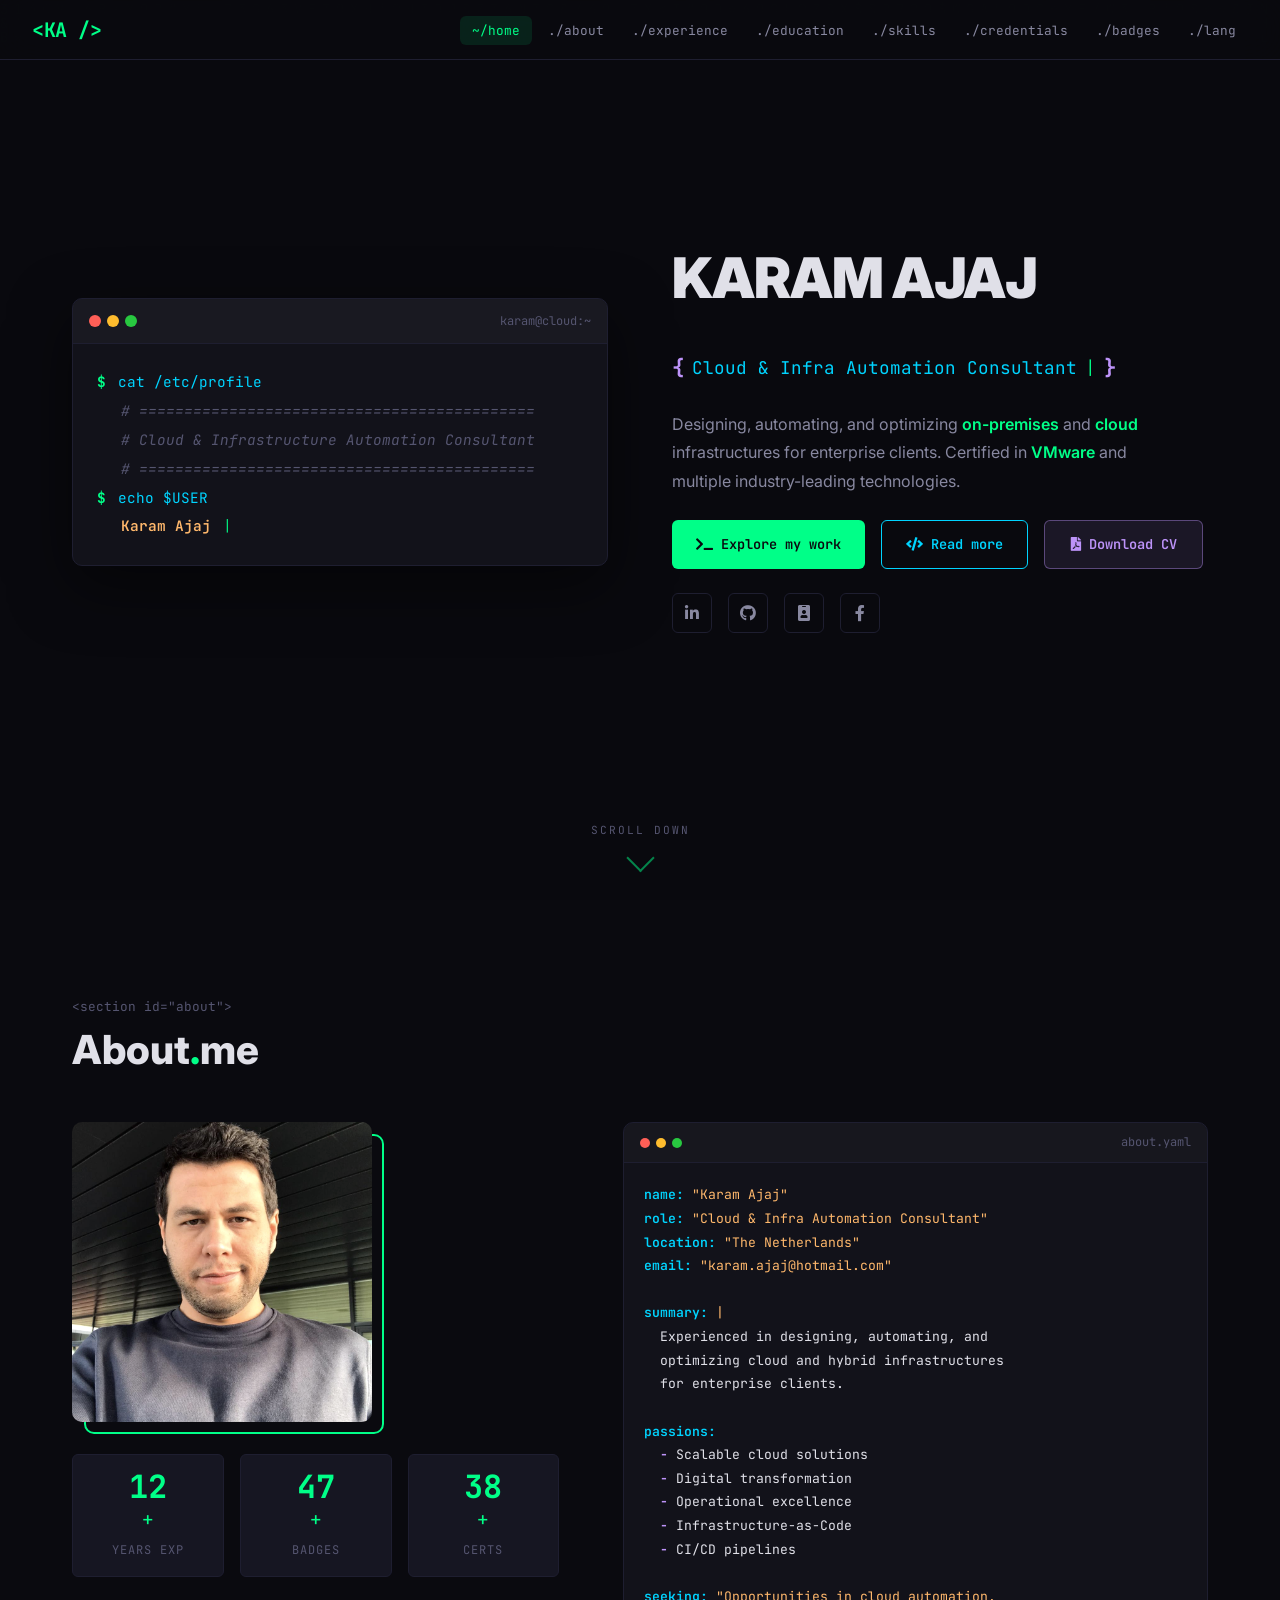
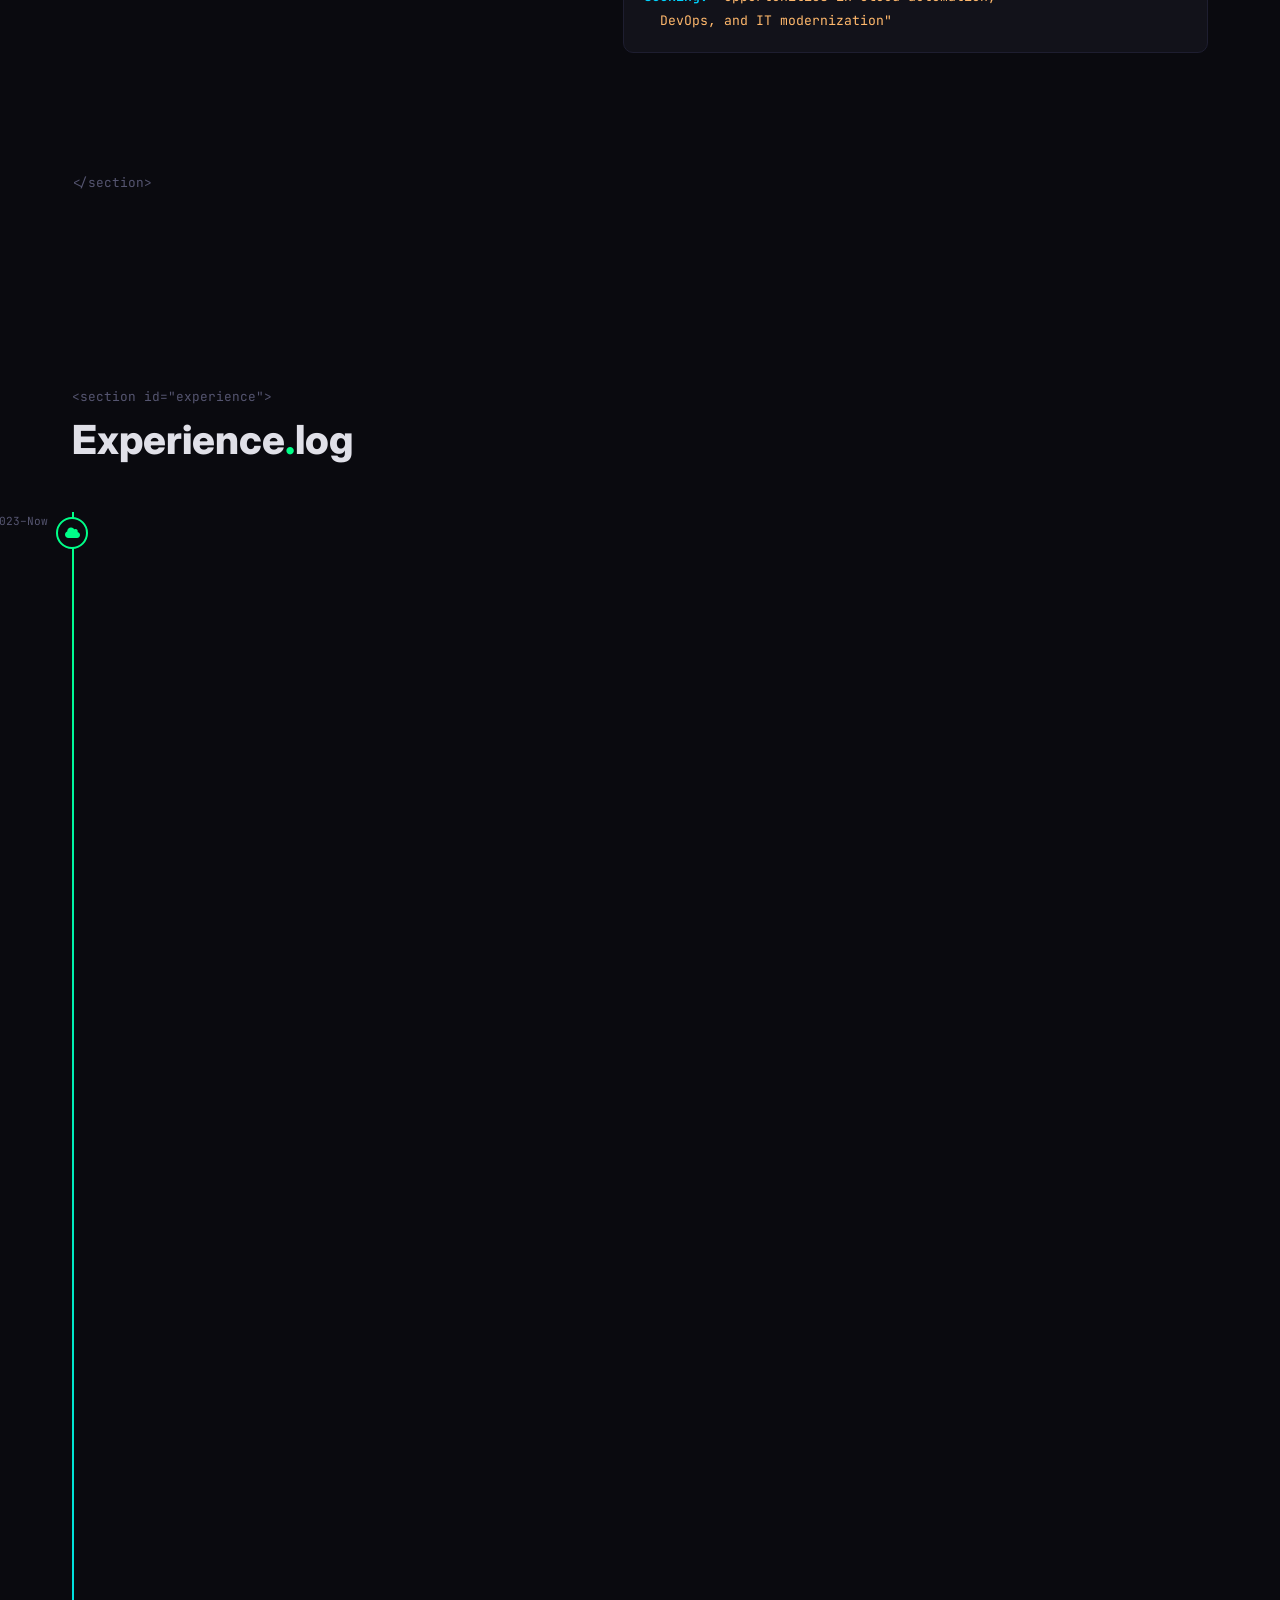
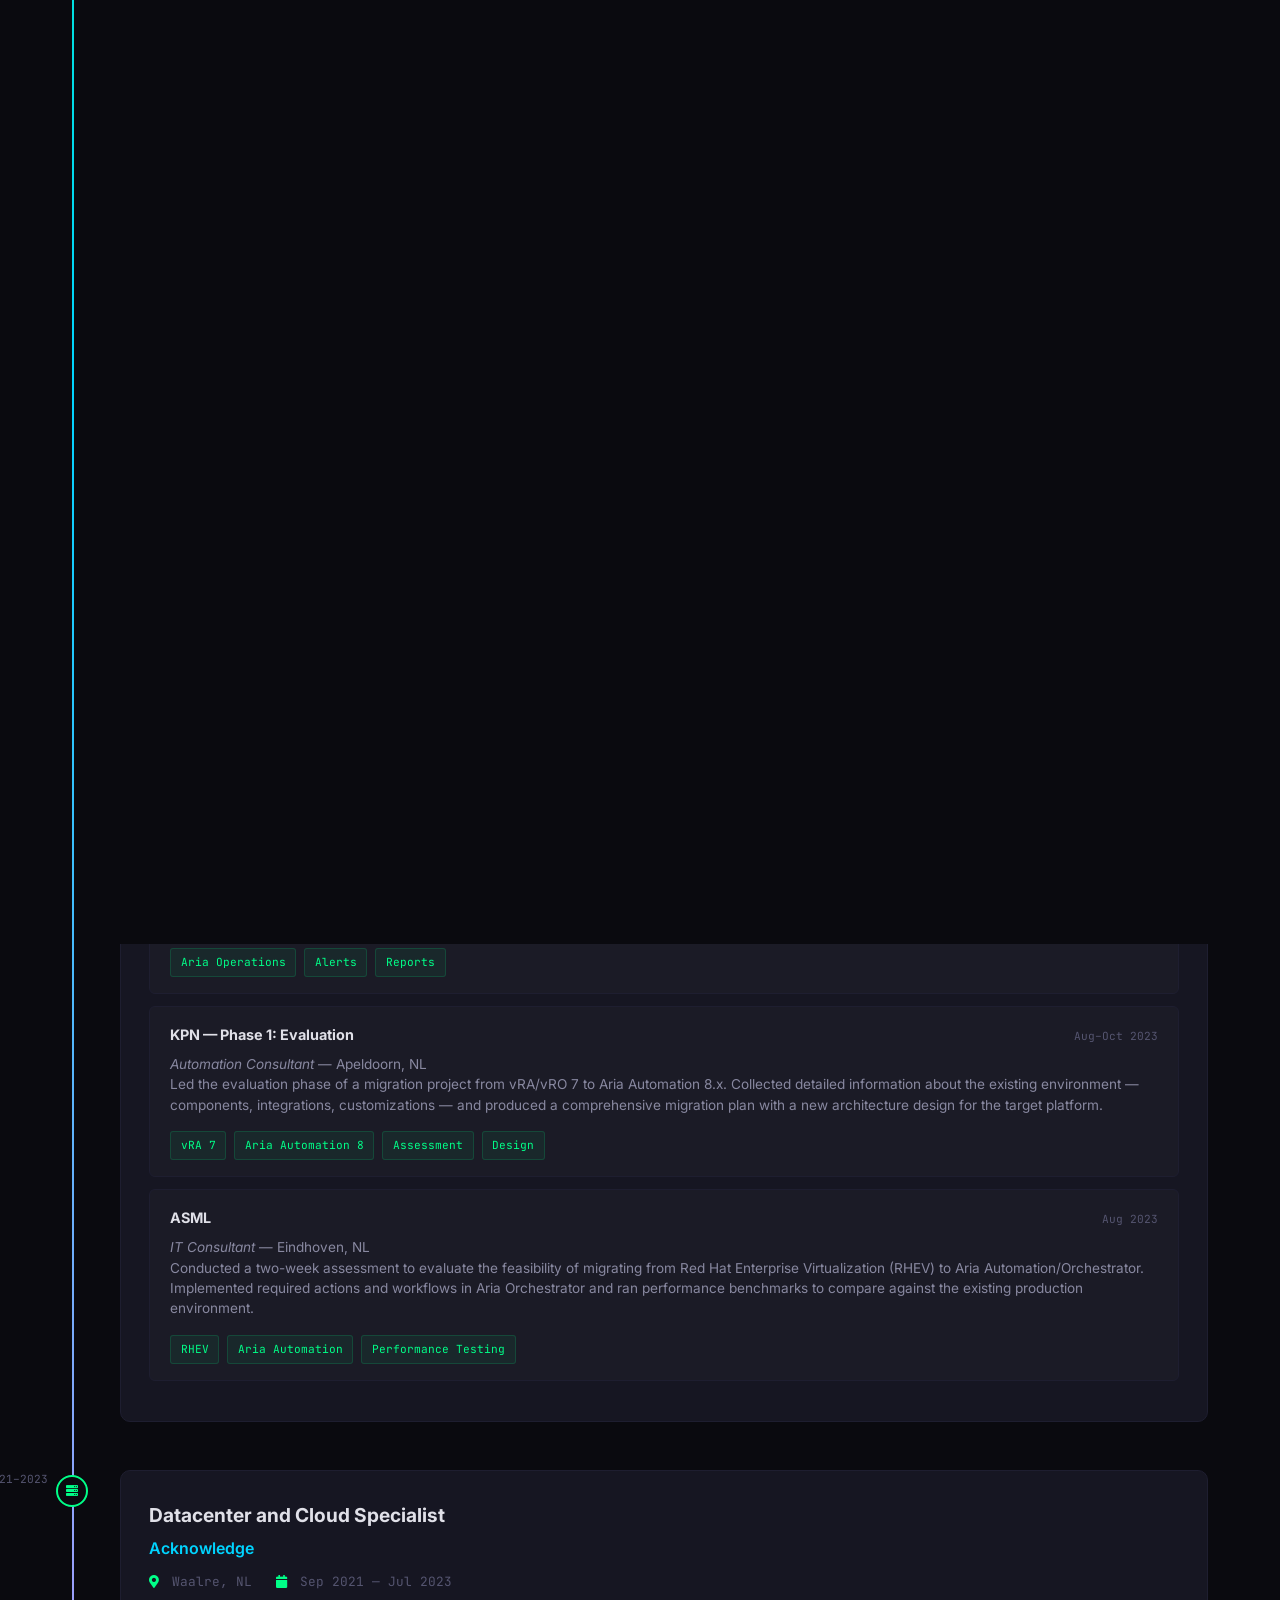
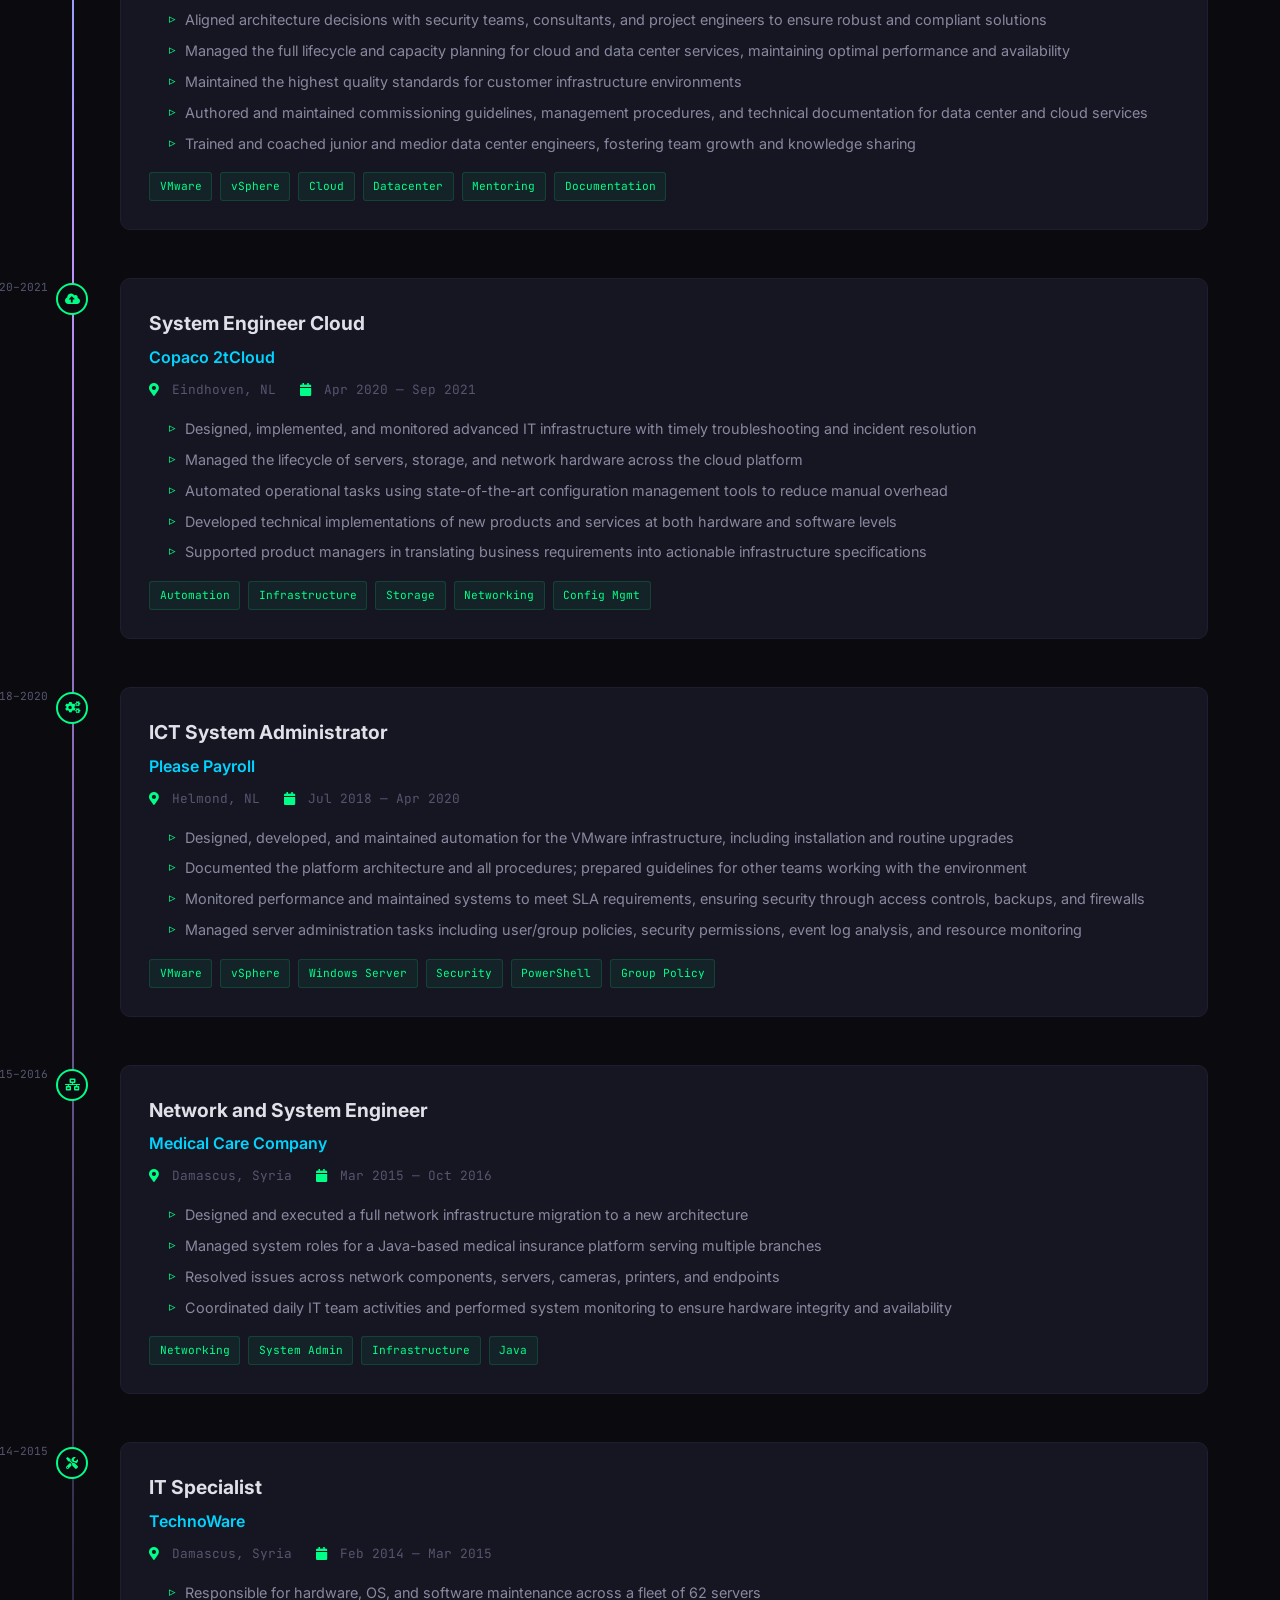
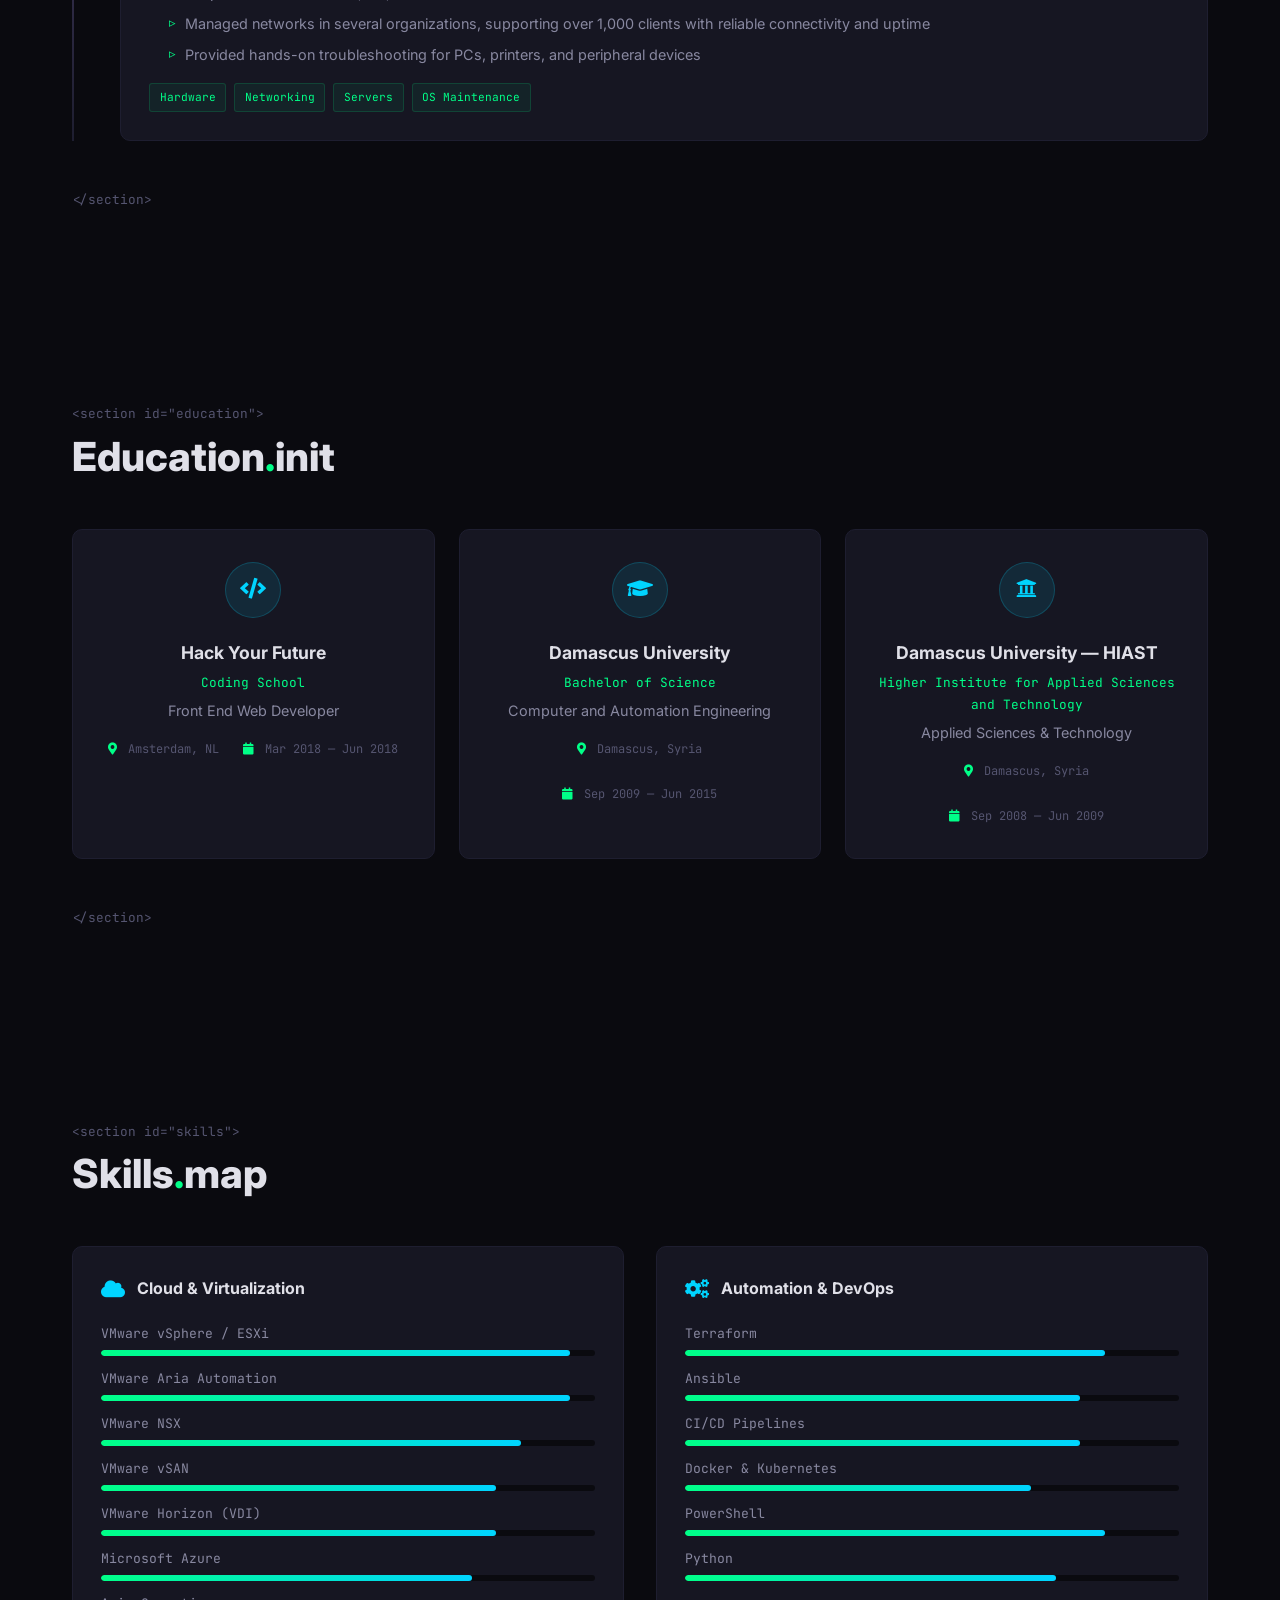
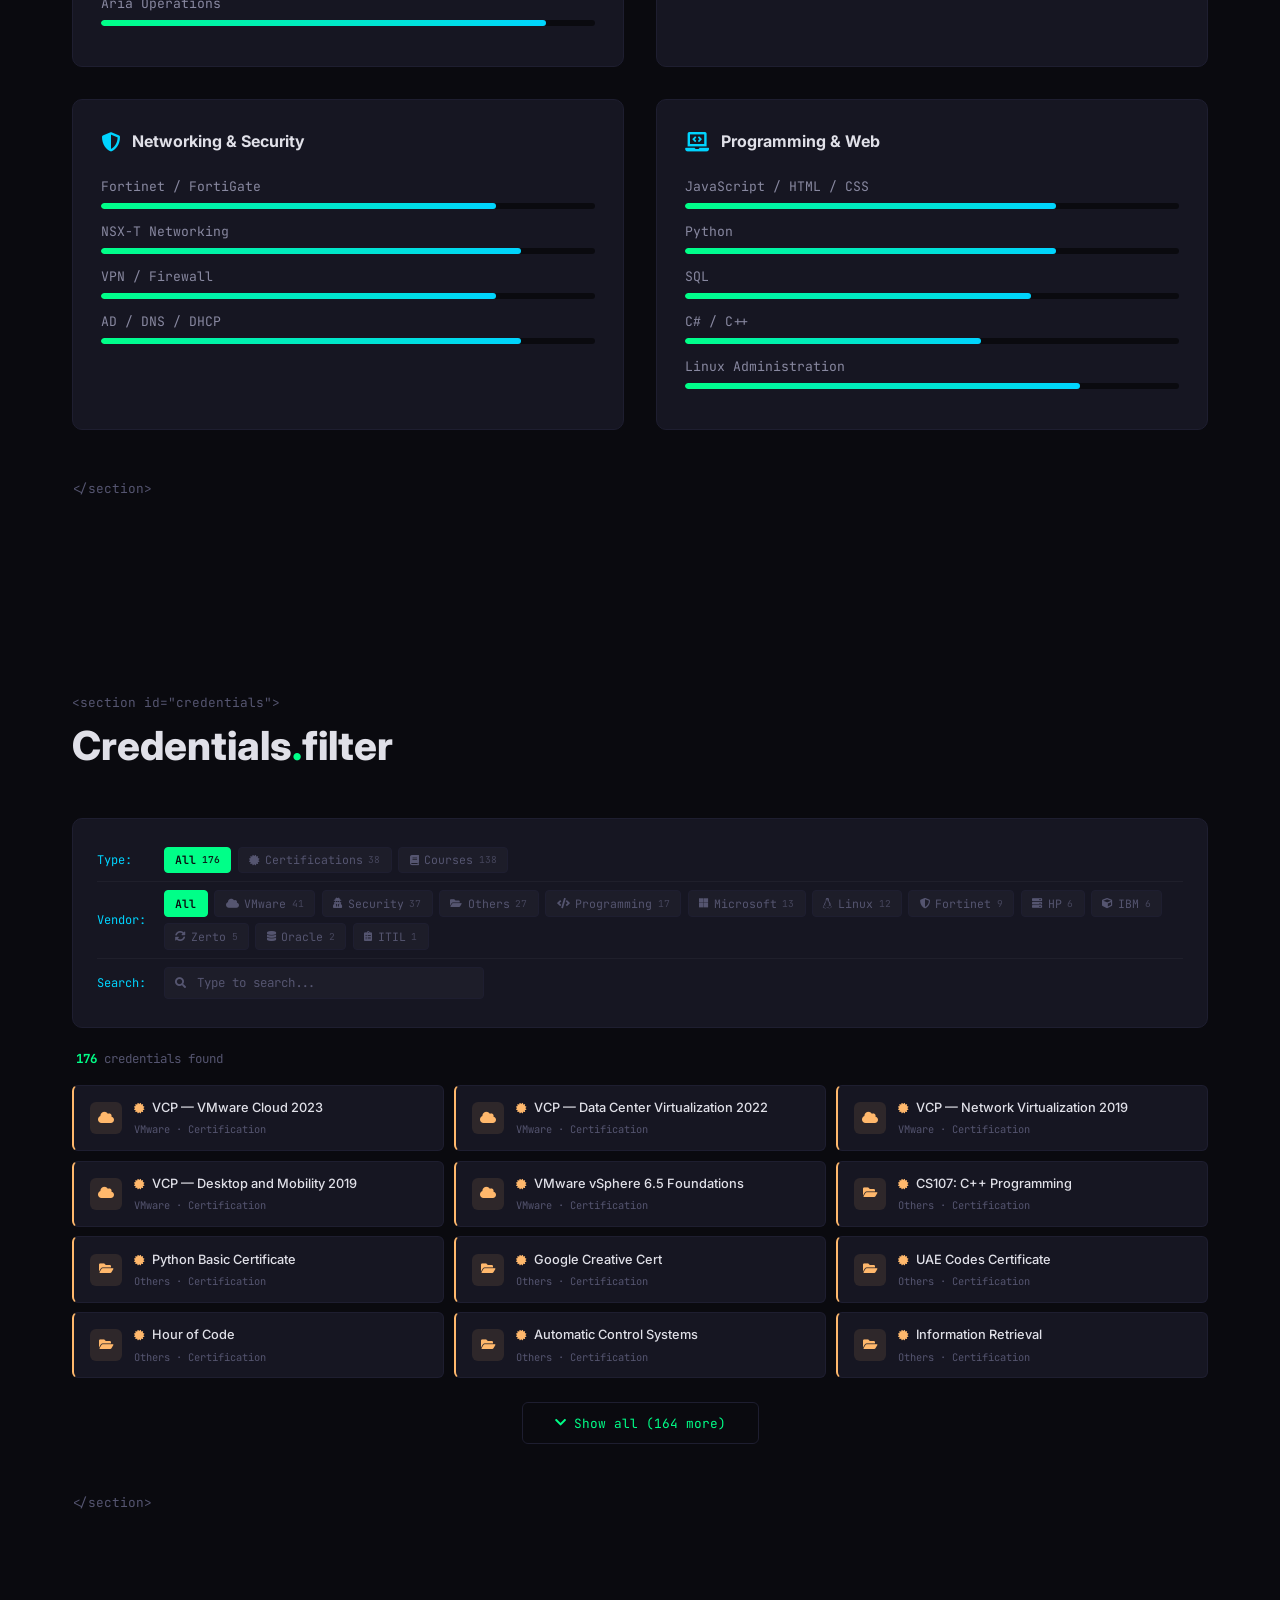
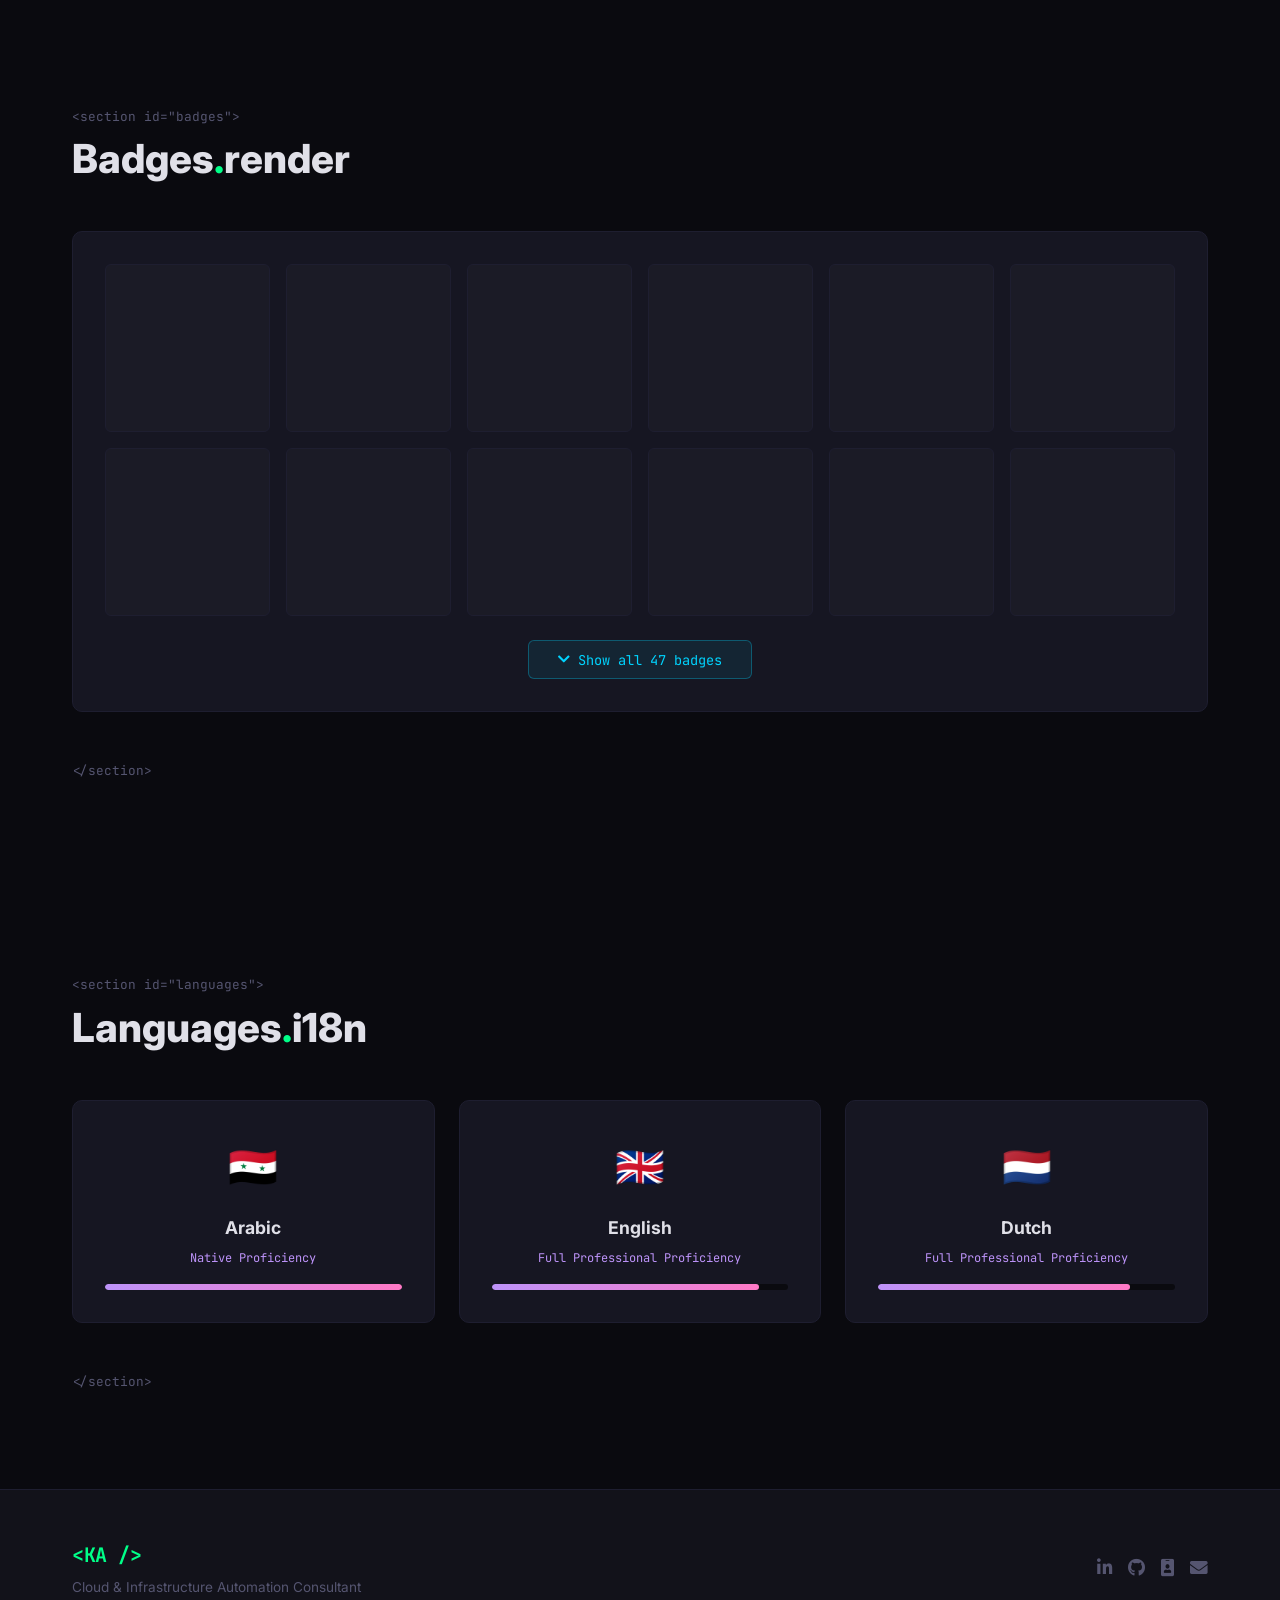
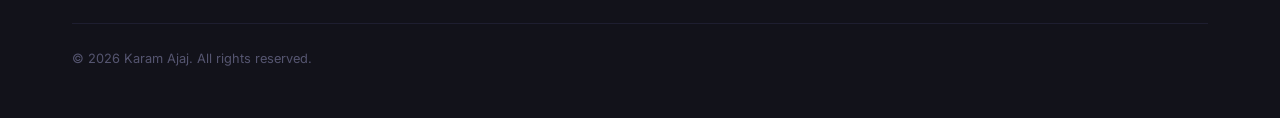
==== commit 21df9a33: "Add mobile pagination and credentials toggle functionality" ====
--- a/index.html
+++ b/index.html
@@ -25,12 +25,18 @@
     <link rel="preconnect" href="https://fonts.googleapis.com">
     <link rel="preconnect" href="https://fonts.gstatic.com" crossorigin>
     <link href="https://fonts.googleapis.com/css2?family=JetBrains+Mono:wght@300;400;500;600;700&family=Inter:wght@300;400;500;600;700;800;900&display=swap" rel="stylesheet">
-    <link href="https://cdnjs.cloudflare.com/ajax/libs/font-awesome/5.10.2/css/all.min.css" rel="stylesheet" integrity="sha512-8C9Btuz3eg3BFAJP4sFPDVTIqMFgCrQFOCwIEmOggJma5MDWA0l6VGEvBqnDOzWnKgdMb0lBbN/ME8yPl3GCjA==" crossorigin="anonymous" referrerpolicy="no-referrer">
+    <link href="https://cdnjs.cloudflare.com/ajax/libs/font-awesome/5.10.2/css/all.min.css" rel="stylesheet" crossorigin="anonymous">
     <link href="css/main.css" rel="stylesheet">
 </head>
 
 <body>
     <canvas id="matrix-bg"></canvas>
+
+    <!-- Mobile pagination dots (visible only on mobile) -->
+    <nav class="mobile-page-dots" id="mobilePageDots"></nav>
+    <div class="mobile-page-counter" id="mobilePageCounter">
+        <span class="mp-current">1</span> / <span class="mp-total">9</span>
+    </div>
 
     <!-- Navigation -->
     <nav id="navbar">
@@ -52,6 +58,9 @@
         </ul>
     </nav>
 
+    <!-- Page sections wrapper (becomes scroll-snap container on mobile) -->
+    <main class="page-snap-container" id="pageSnapContainer">
+
     <!-- HERO -->
     <section id="hero" class="section hero-section">
         <div class="hero-content">
@@ -132,15 +141,15 @@
                     </div>
                     <div class="about-stats">
                         <div class="stat-item">
-                            <span class="stat-number" data-count="11">0</span><span class="stat-suffix">+</span>
+                            <span class="stat-number" id="statYears" data-count="11">0</span><span class="stat-suffix">+</span>
                             <span class="stat-label">Years Exp</span>
                         </div>
                         <div class="stat-item">
-                            <span class="stat-number" data-count="47">0</span><span class="stat-suffix">+</span>
+                            <span class="stat-number" id="statBadges" data-count="47">0</span><span class="stat-suffix">+</span>
                             <span class="stat-label">Badges</span>
                         </div>
                         <div class="stat-item">
-                            <span class="stat-number" data-count="30">0</span><span class="stat-suffix">+</span>
+                            <span class="stat-number" id="statCerts" data-count="30">0</span><span class="stat-suffix">+</span>
                             <span class="stat-label">Certs</span>
                         </div>
                     </div>
@@ -1767,6 +1776,12 @@
             </div>
 
             <!-- No results message -->
+            <!-- Show More / Less toggle -->
+            <button class="credentials-toggle" id="credentialsToggle" style="display:none;">
+                <i class="fas fa-chevron-down"></i>
+                <span>Show all (<span id="credentialsHiddenCount">0</span> more)</span>
+            </button>
+
             <div class="credentials-empty" id="credentialsEmpty" style="display:none;">
                 <i class="fas fa-search"></i>
                 <p>No credentials match your filters.</p>
@@ -1845,6 +1860,8 @@
         </div>
     </footer>
 
+    </main><!-- /.page-snap-container -->
+
     <script src="js/main.js"></script>
 </body>
 </html>
--- a/css/main.css
+++ b/css/main.css
@@ -1049,6 +1049,43 @@
 
 .credential-card.hidden {
     display: none;
+}
+
+.credential-card.collapsed-hidden {
+    display: none;
+}
+
+/* Credentials toggle button */
+.credentials-toggle {
+    display: flex;
+    align-items: center;
+    justify-content: center;
+    gap: 0.5rem;
+    margin: 1.5rem auto 0;
+    padding: 0.7rem 2rem;
+    background: transparent;
+    border: 1px solid var(--border-color);
+    border-radius: var(--radius-sm);
+    color: var(--accent-green);
+    font-family: var(--font-mono);
+    font-size: 0.8rem;
+    cursor: pointer;
+    transition: all 0.3s ease;
+    width: fit-content;
+}
+
+.credentials-toggle:hover {
+    border-color: var(--accent-green);
+    background: rgba(0, 255, 136, 0.05);
+    box-shadow: 0 0 15px rgba(0, 255, 136, 0.1);
+}
+
+.credentials-toggle i {
+    transition: transform 0.3s ease;
+}
+
+.credentials-toggle.expanded i {
+    transform: rotate(180deg);
 }
 
 /* Left accent strip */
@@ -1483,3 +1520,101 @@
     .glitch-text { font-size: 24pt; }
     .hero-tagline { display: none; }
 }
+
+/* ========================================
+   MOBILE PAGINATION (scroll-snap)
+   ======================================== */
+@media (max-width: 768px) {
+    html.mobile-paginated,
+    html.mobile-paginated body {
+        overflow: hidden;
+        height: 100vh;
+        height: 100dvh;
+    }
+
+    html.mobile-paginated .page-snap-container {
+        height: 100vh;
+        height: 100dvh;
+        overflow-y: scroll;
+        scroll-snap-type: y mandatory;
+        -webkit-overflow-scrolling: touch;
+    }
+
+    html.mobile-paginated .page-snap-container > section,
+    html.mobile-paginated .page-snap-container > footer {
+        scroll-snap-align: start;
+        min-height: 100vh;
+        min-height: 100dvh;
+        overflow-y: auto;
+    }
+
+    /* Footer doesn't need full height */
+    html.mobile-paginated .page-snap-container > footer {
+        min-height: auto;
+        scroll-snap-align: end;
+    }
+
+    /* Mobile dot navigation */
+    .mobile-page-dots {
+        position: fixed;
+        right: 0.4rem;
+        top: 50%;
+        transform: translateY(-50%);
+        z-index: 10000;
+        display: none;
+        flex-direction: column;
+        gap: 0.5rem;
+    }
+
+    html.mobile-paginated .mobile-page-dots {
+        display: flex;
+    }
+
+    .mobile-dot {
+        width: 8px;
+        height: 8px;
+        border-radius: 50%;
+        border: 1.5px solid rgba(0, 255, 136, 0.35);
+        background: transparent;
+        cursor: pointer;
+        transition: all 0.3s ease;
+        padding: 0;
+    }
+
+    .mobile-dot.active {
+        background: var(--accent-green);
+        border-color: var(--accent-green);
+        box-shadow: 0 0 8px rgba(0, 255, 136, 0.4);
+        transform: scale(1.3);
+    }
+
+    /* Page counter */
+    .mobile-page-counter {
+        position: fixed;
+        bottom: 0.7rem;
+        left: 50%;
+        transform: translateX(-50%);
+        z-index: 10000;
+        font-family: var(--font-mono);
+        font-size: 0.6rem;
+        color: rgba(0, 255, 136, 0.4);
+        display: none;
+    }
+
+    html.mobile-paginated .mobile-page-counter {
+        display: block;
+    }
+
+    .mobile-page-counter .mp-current {
+        color: var(--accent-green);
+        font-weight: 700;
+    }
+}
+
+/* Hide mobile pagination elements on desktop */
+@media (min-width: 769px) {
+    .mobile-page-dots,
+    .mobile-page-counter {
+        display: none !important;
+    }
+}
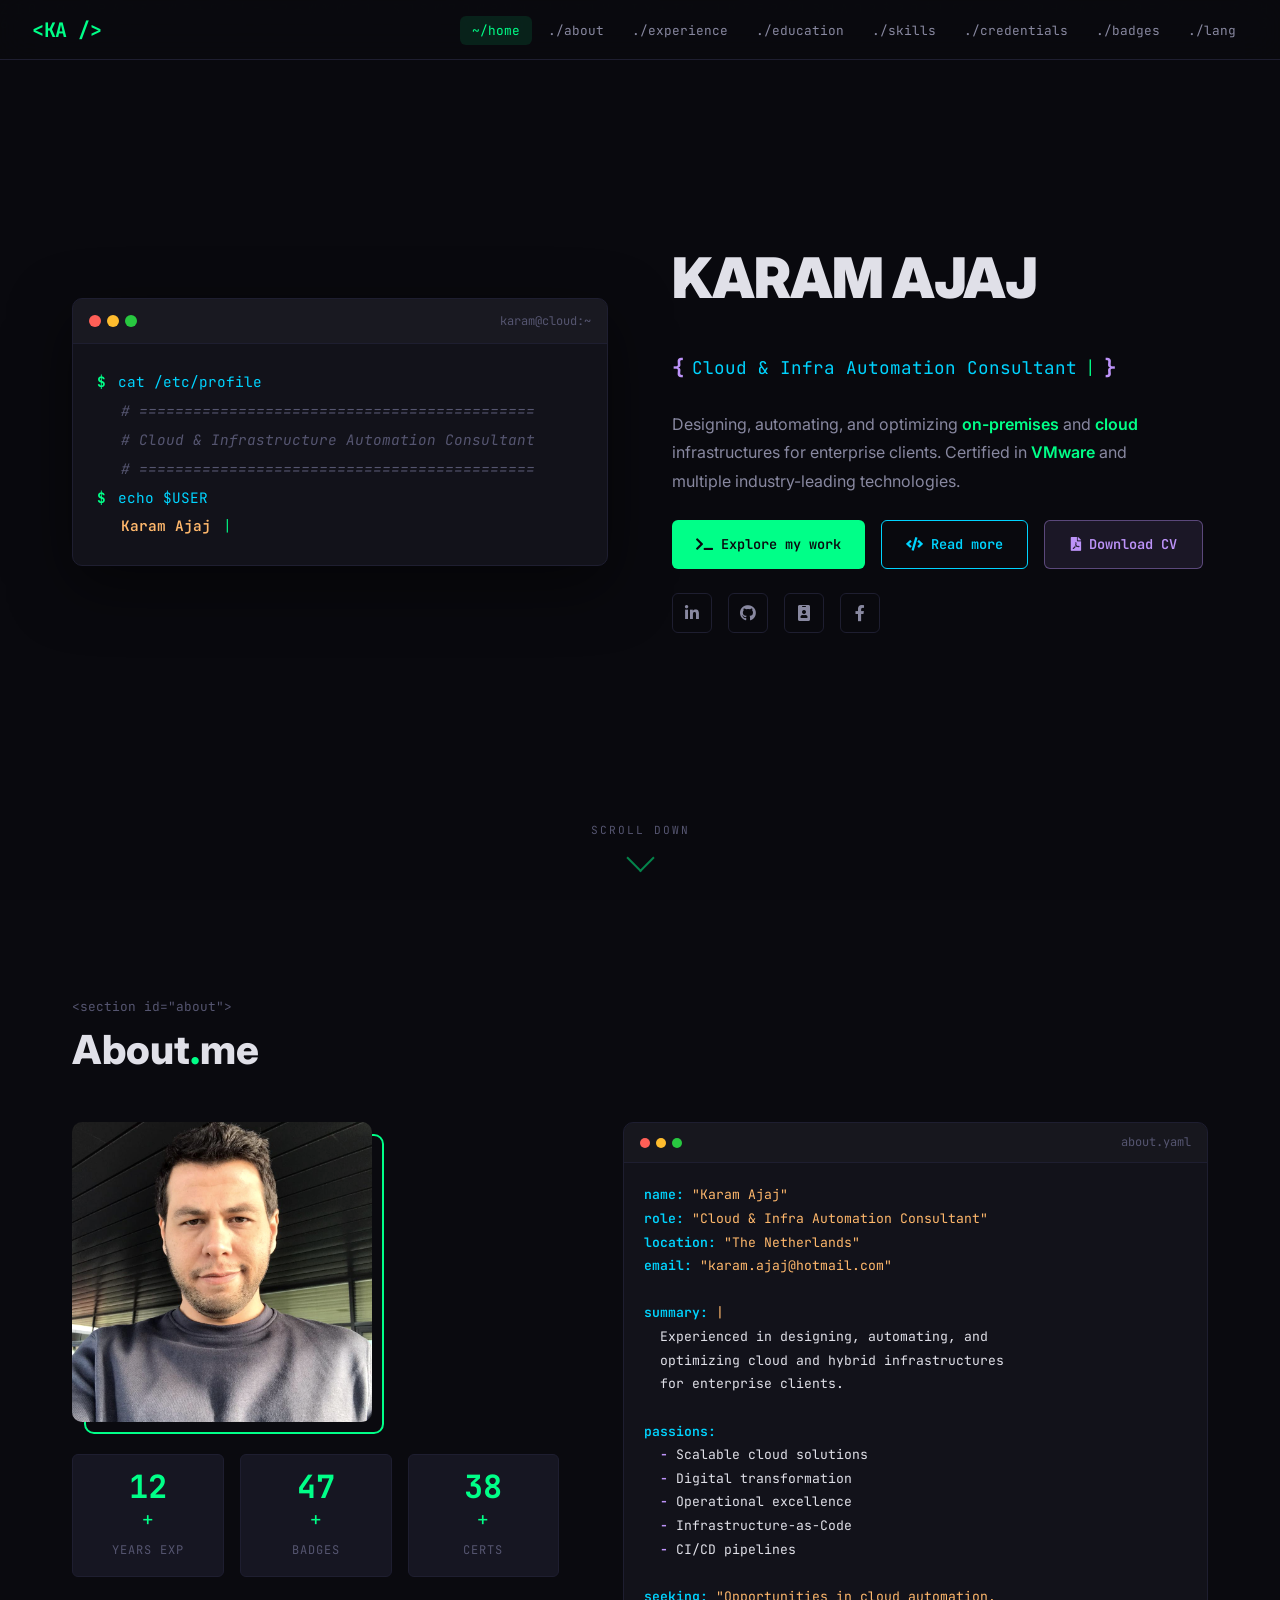
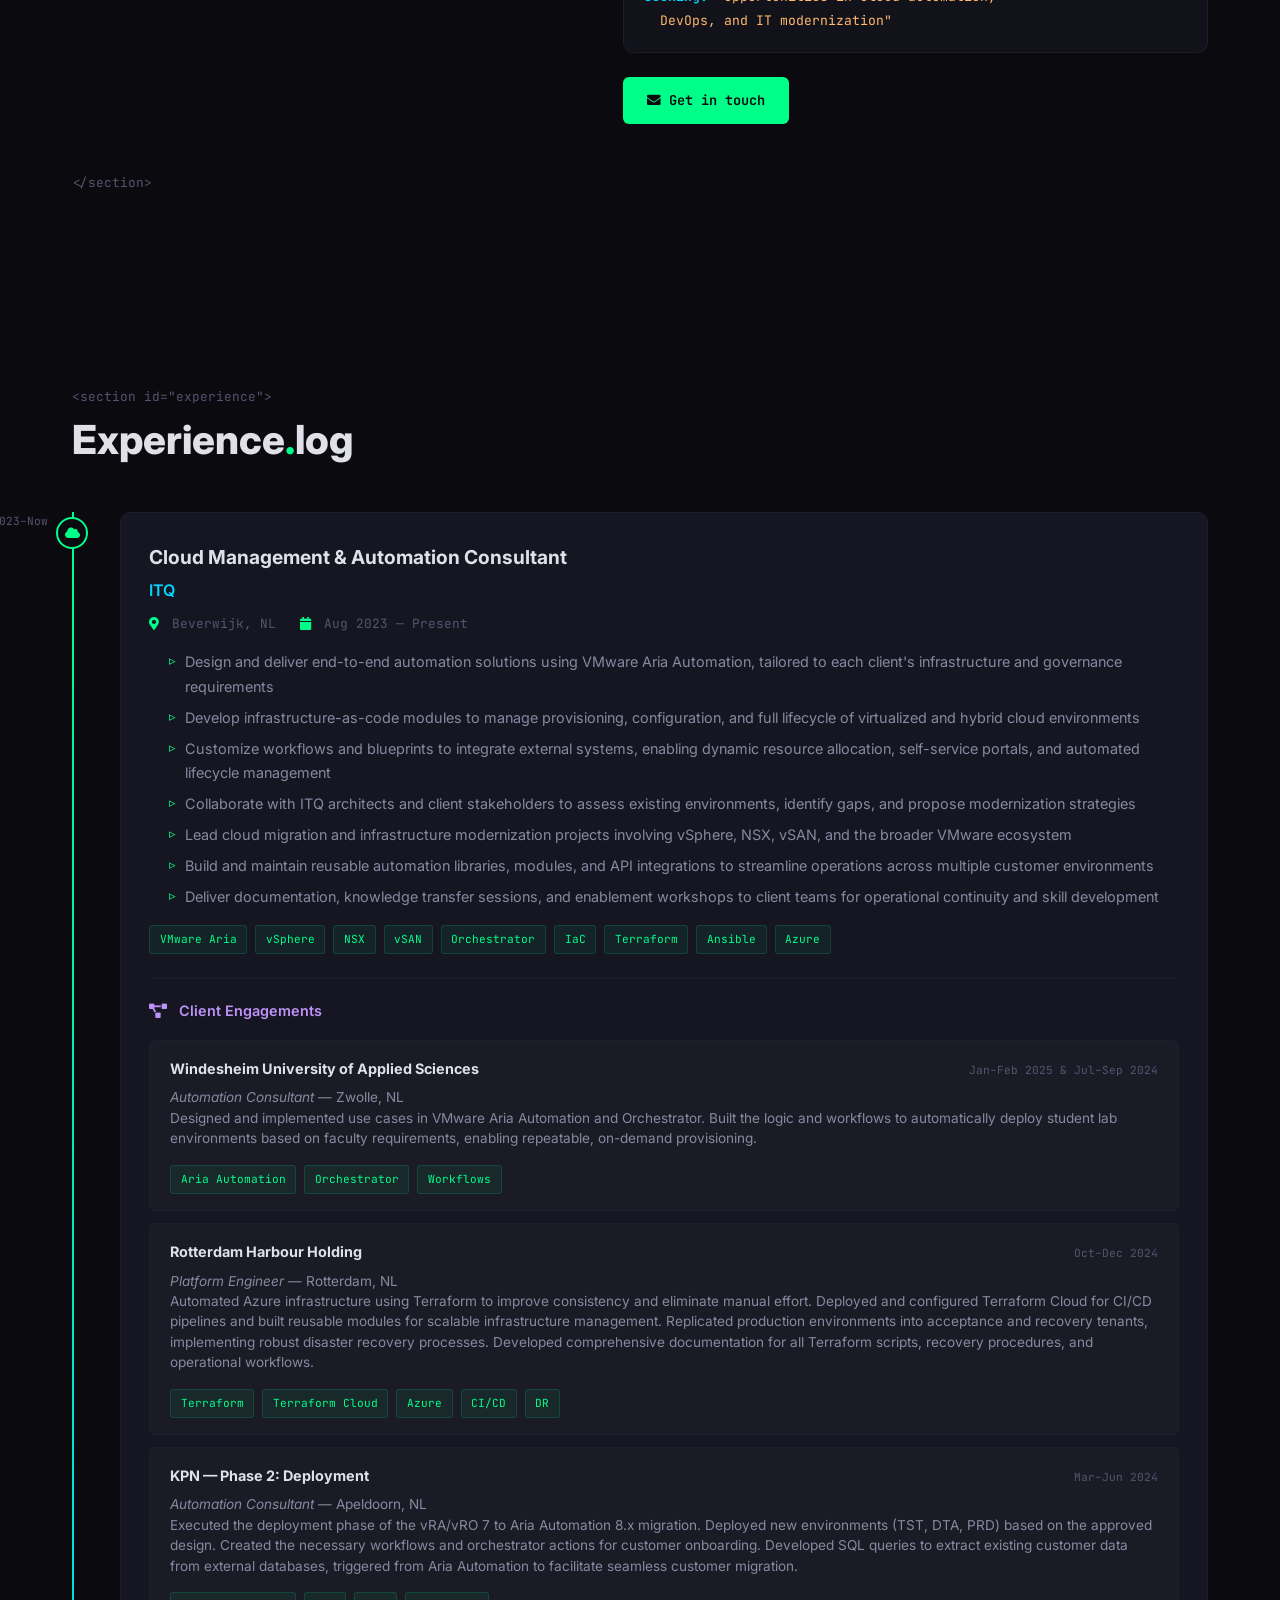
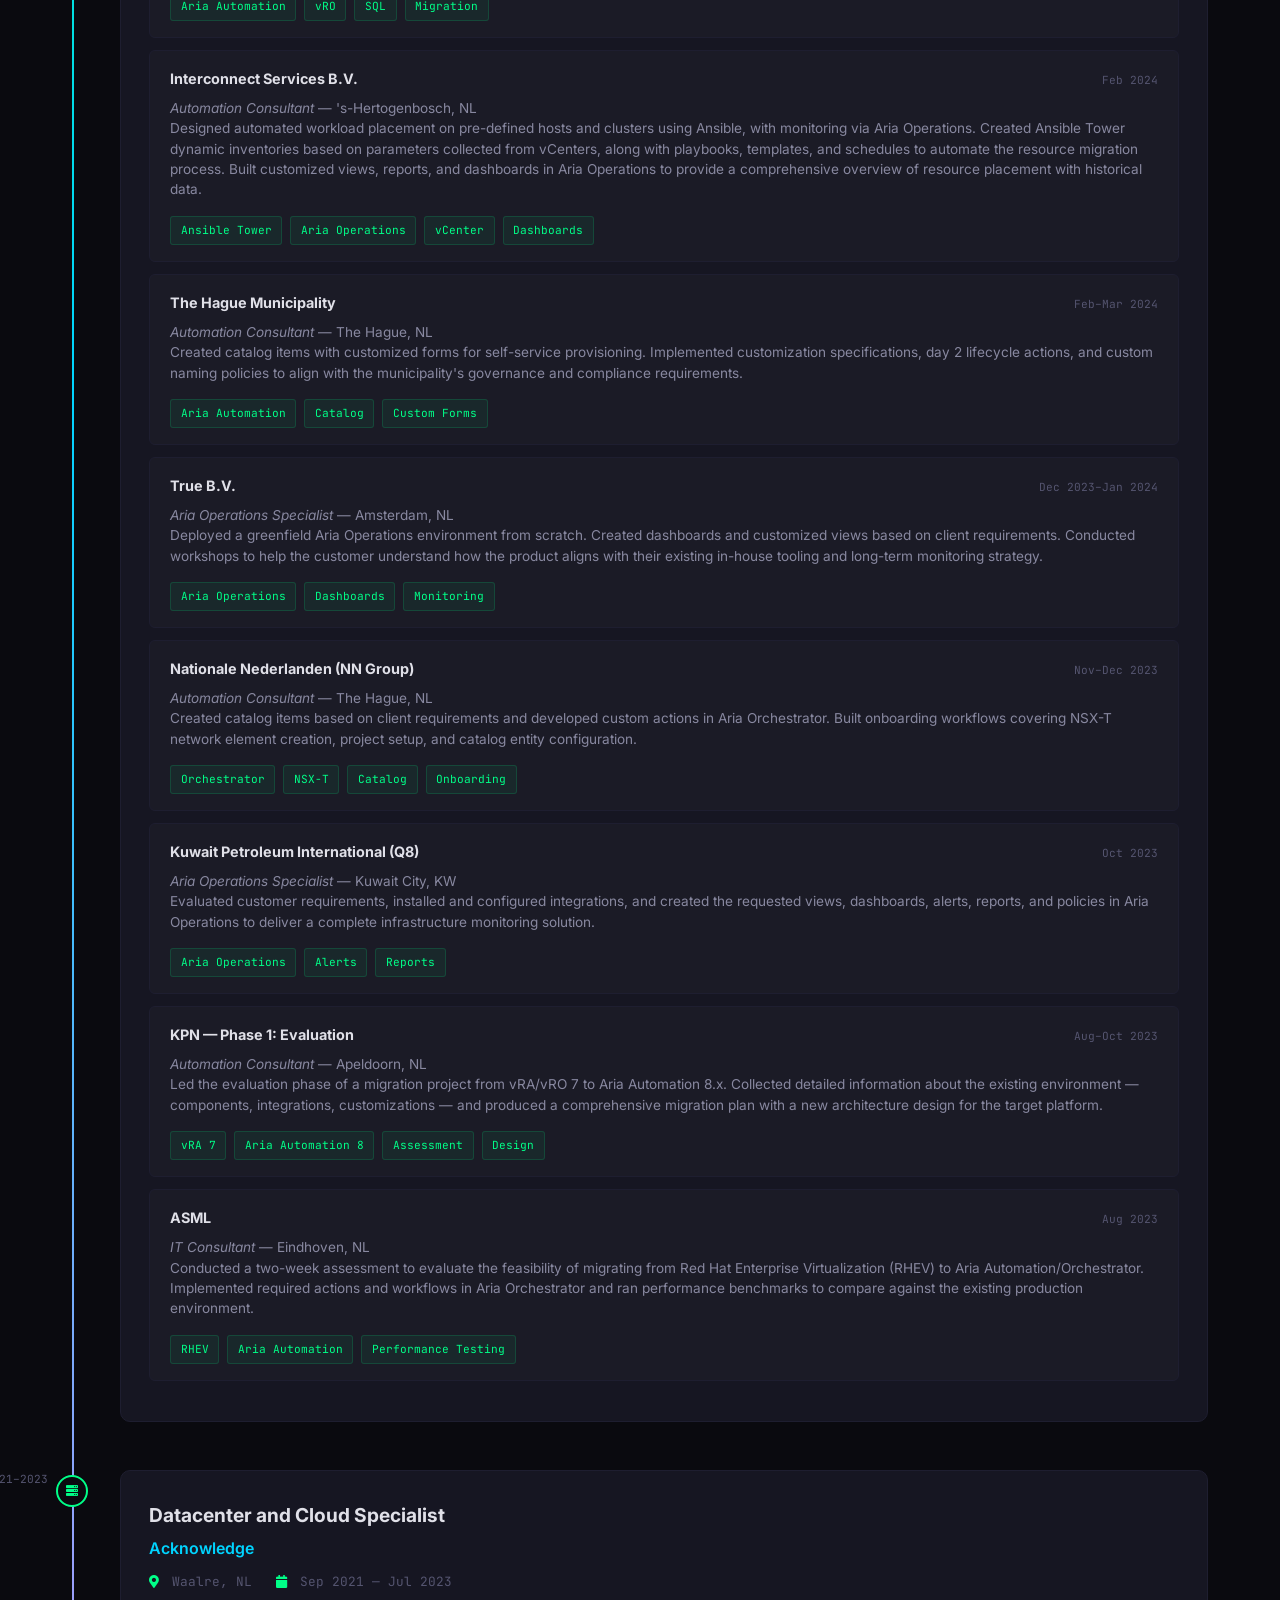
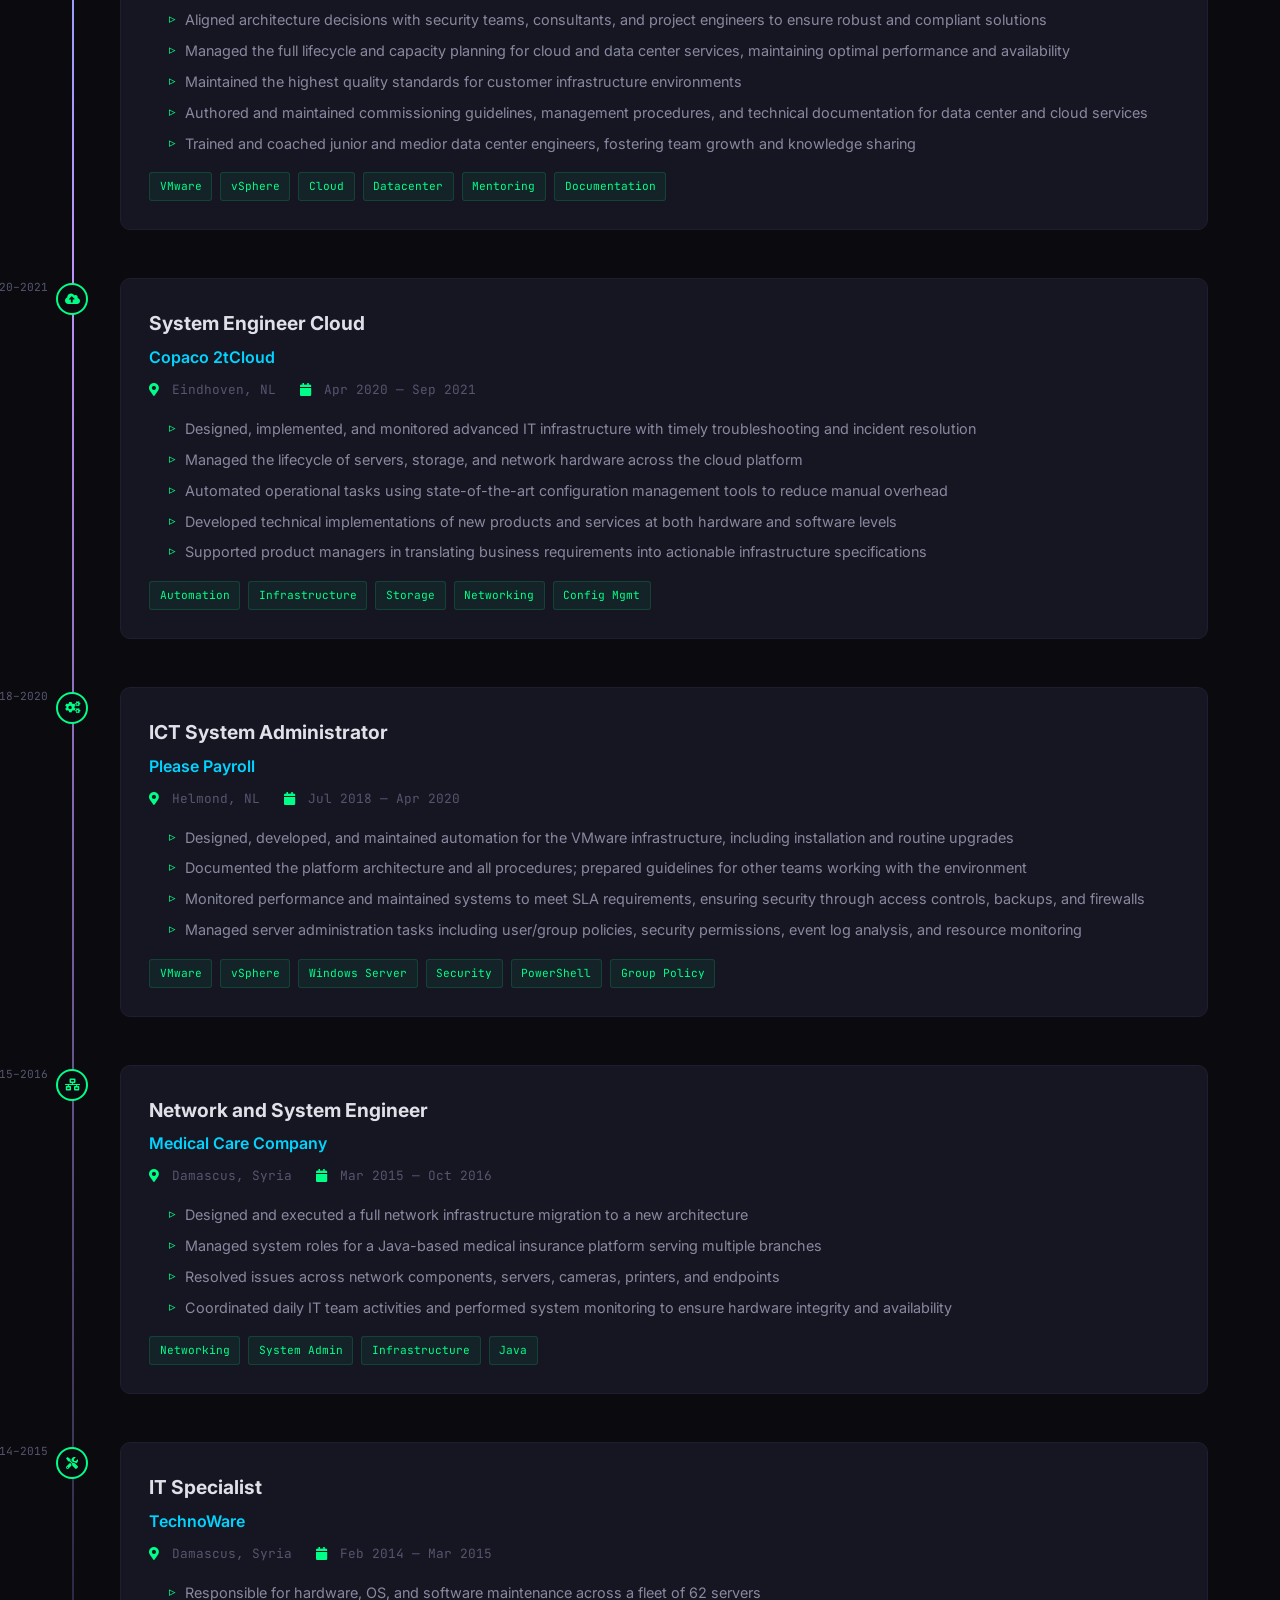
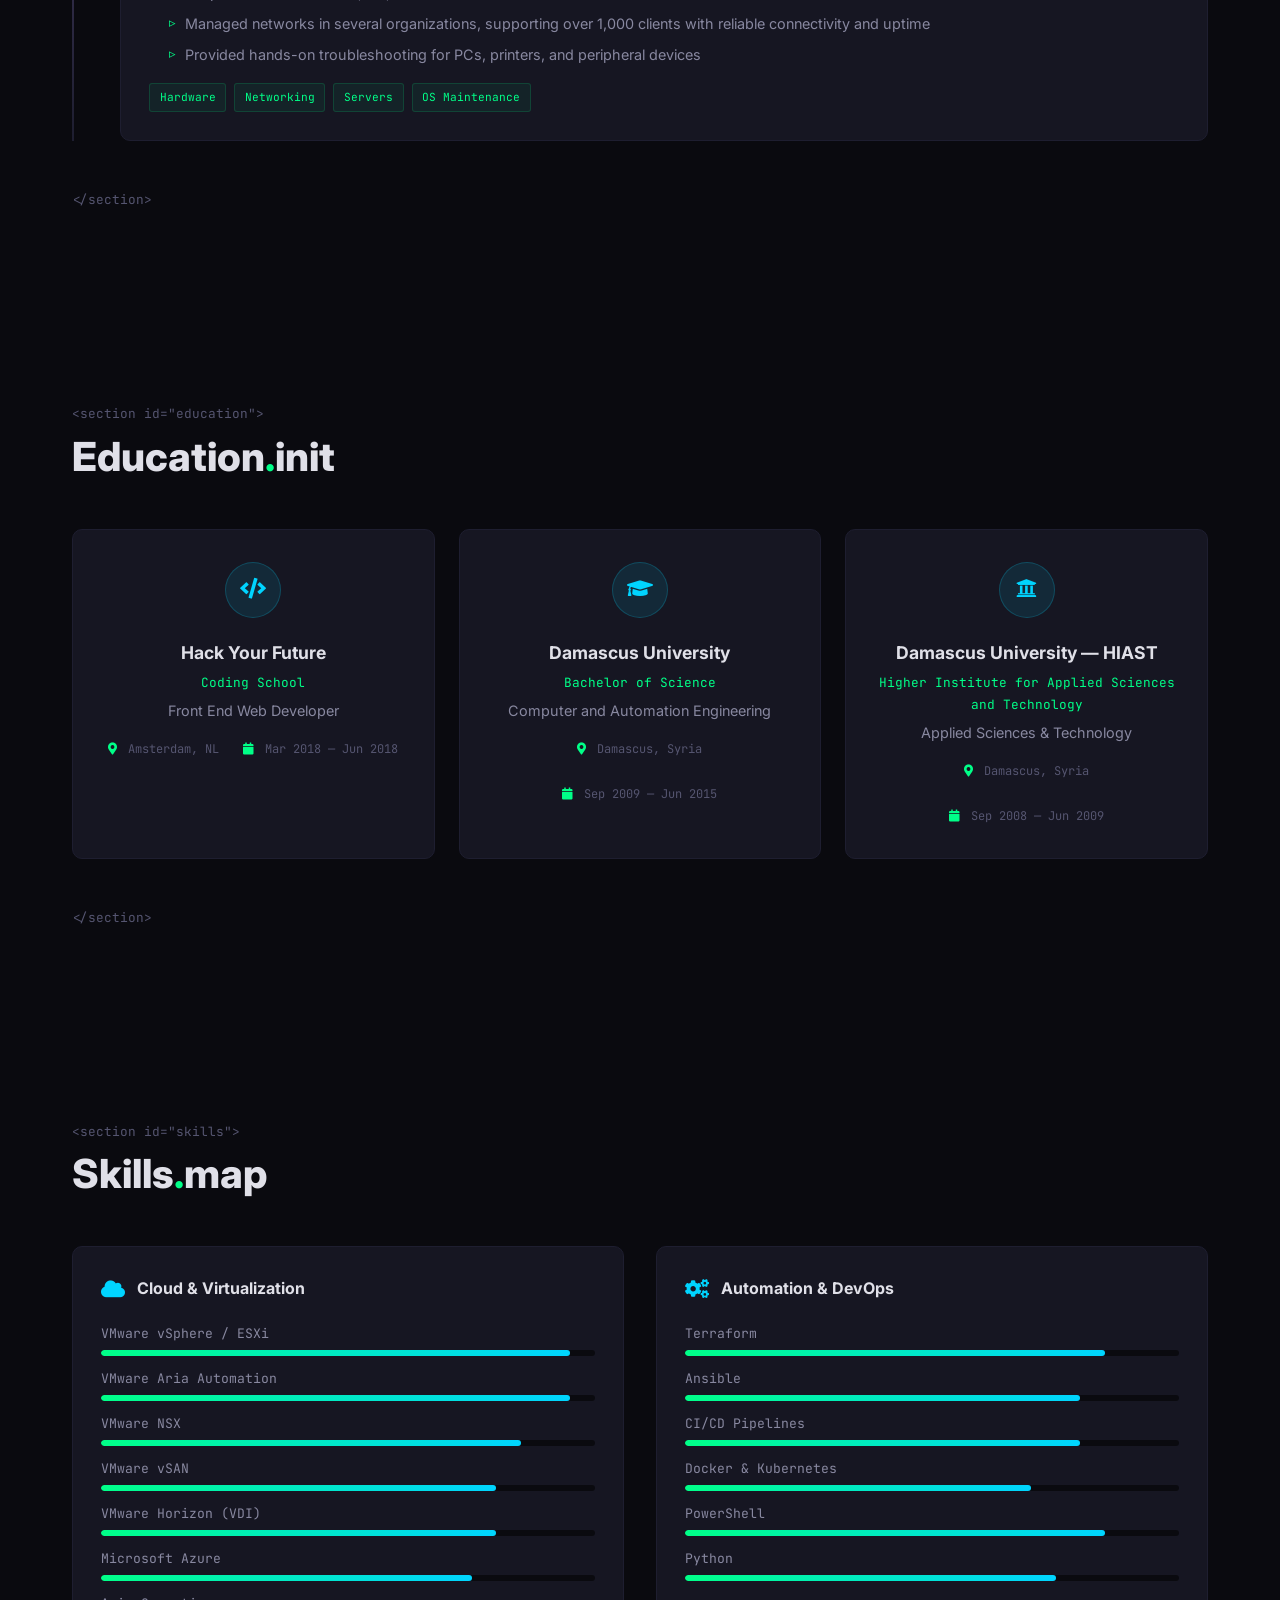
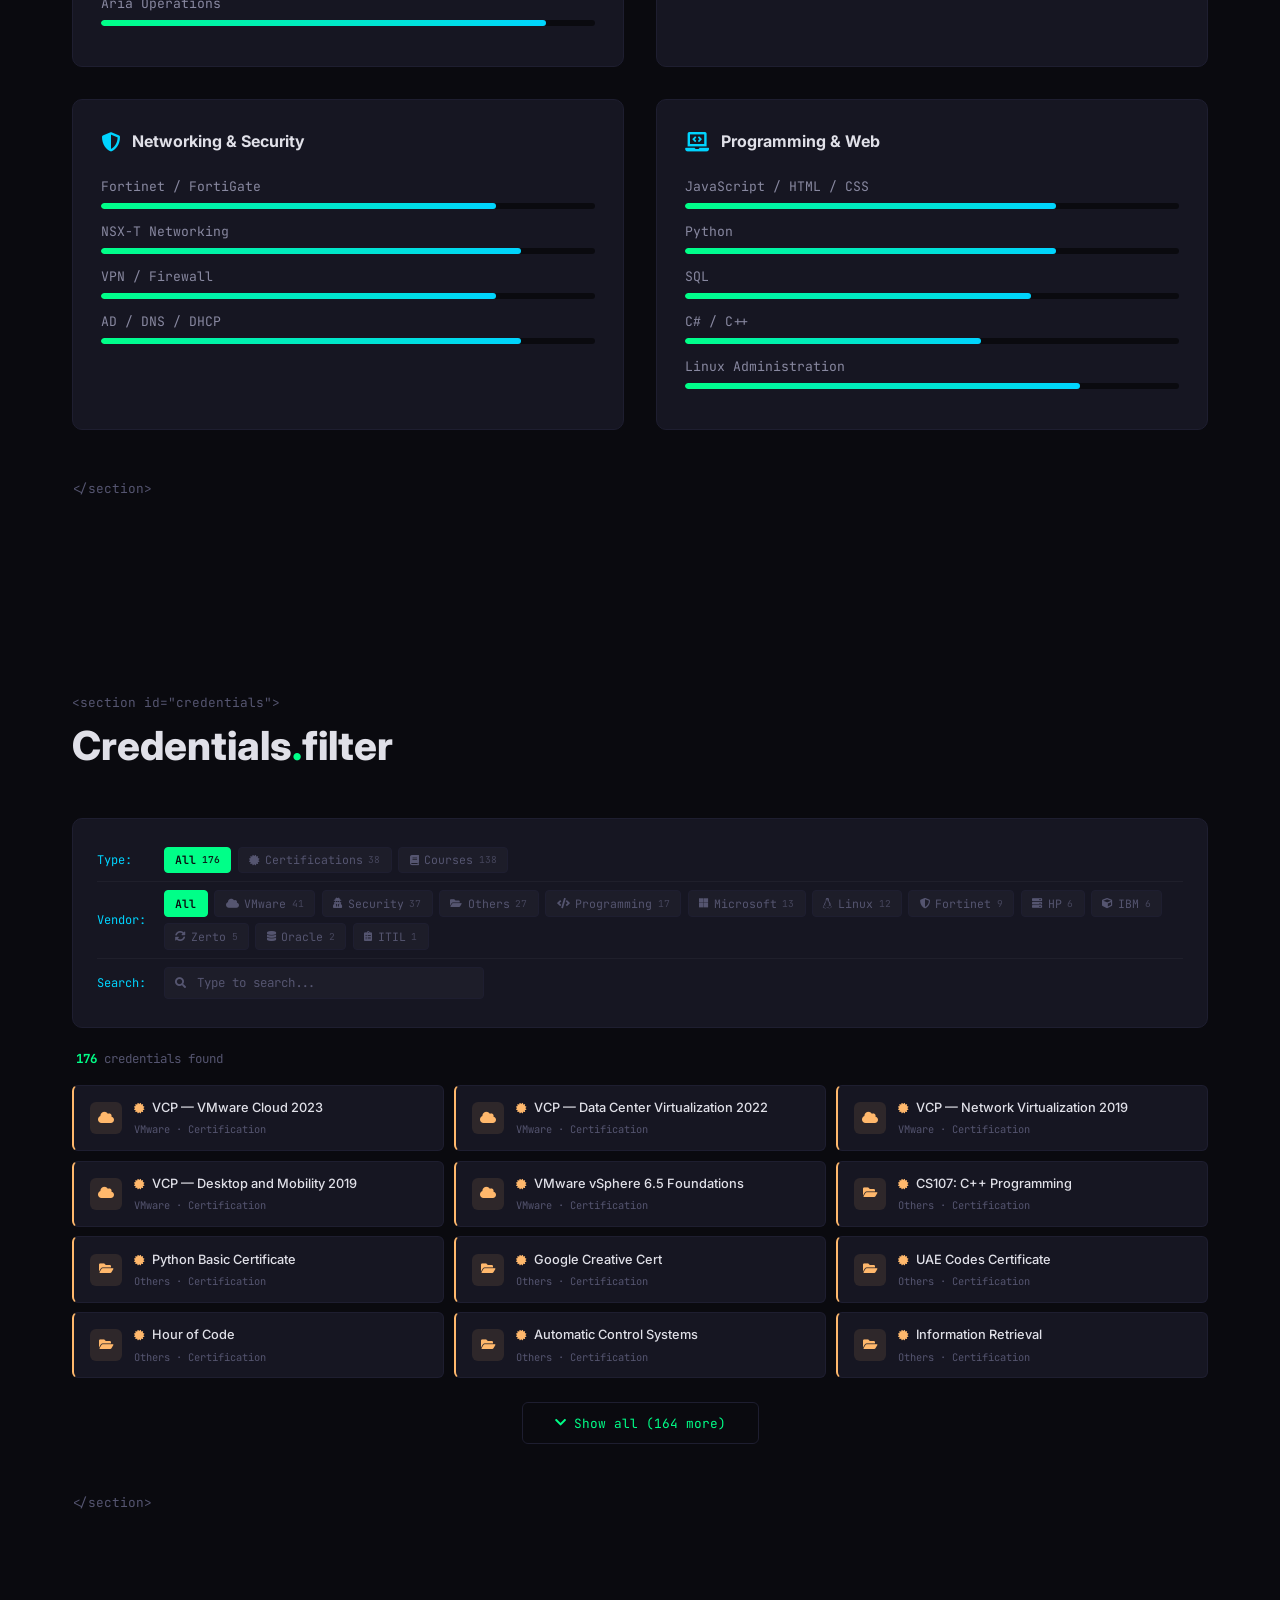
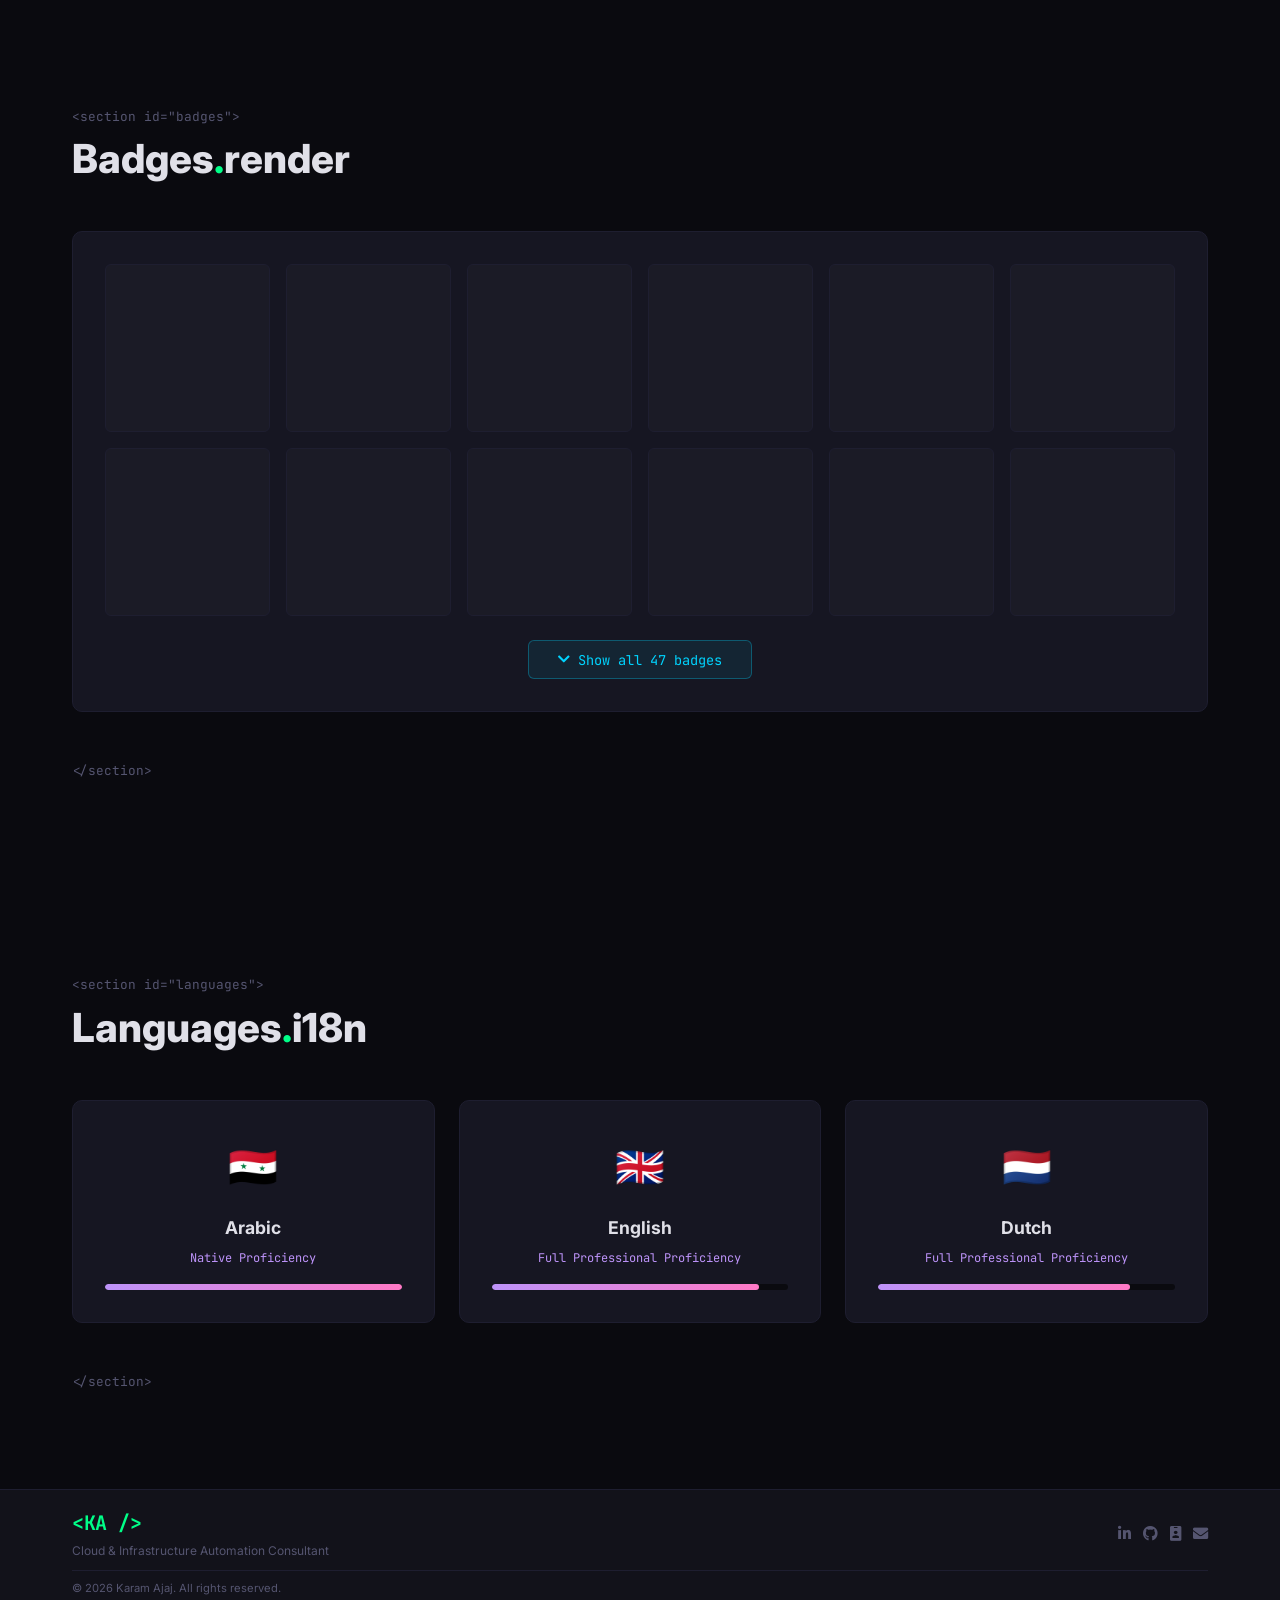
==== commit 12c3b873: "Refactor code structure for improved readability and maintainability" ====
--- a/index.html
+++ b/index.html
@@ -10,14 +10,15 @@
     <meta property="og:title" content="Karam Ajaj — Cloud &amp; Infrastructure Automation Consultant" />
     <meta property="og:type" content="website" />
     <meta property="og:url" content="https://portfolio.vnerd.nl/" />
-    <meta property="og:image" content="https://s.microlink.io/https://portfolio.vnerd.nl/" />
+    <meta property="og:image" content="https://portfolio.vnerd.nl/img/og-image.png" />
     <meta property="og:image:width" content="1200" />
     <meta property="og:image:height" content="630" />
-    <meta property="og:description" content="Cloud &amp; Infrastructure Automation Consultant | On-prem &amp; Cloud | VMware | Terraform | DevOps" />
+    <meta property="og:image:alt" content="Karam Ajaj — Cloud & Infrastructure Automation Consultant" />
+    <meta property="og:description" content="Cloud &amp; Infrastructure Automation Consultant specializing in VMware, Terraform, Ansible, and CI/CD. On-premises &amp; cloud infrastructure automation." />
     <meta name="twitter:card" content="summary_large_image">
     <meta name="twitter:title" content="Karam Ajaj — Cloud &amp; Infrastructure Automation Consultant">
-    <meta name="twitter:description" content="Cloud &amp; Infrastructure Automation Consultant | On-prem &amp; Cloud | VMware | Terraform | DevOps">
-    <meta name="twitter:image" content="https://s.microlink.io/https://portfolio.vnerd.nl/">
+    <meta name="twitter:description" content="Cloud &amp; Infrastructure Automation Consultant specializing in VMware, Terraform, Ansible, and CI/CD. On-premises &amp; cloud infrastructure automation.">
+    <meta name="twitter:image" content="https://portfolio.vnerd.nl/img/og-image.png">
 
     <link rel="icon" type="image/svg+xml" href="data:image/svg+xml,%3Csvg xmlns='http://www.w3.org/2000/svg' viewBox='0 0 64 64'%3E%3Crect width='64' height='64' rx='12' fill='%230a0a0f'/%3E%3Cpath d='M14 20l12 12-12 12' stroke='%2300ff88' stroke-width='5' stroke-linecap='round' stroke-linejoin='round' fill='none'/%3E%3Cline x1='30' y1='44' x2='50' y2='44' stroke='%2300ff88' stroke-width='5' stroke-linecap='round'/%3E%3C/svg%3E">
     <title>Karam Ajaj — Cloud &amp; Infra Automation</title>
--- a/css/main.css
+++ b/css/main.css
@@ -1316,7 +1316,7 @@
 .footer {
     position: relative;
     z-index: 1;
-    padding: 3rem 0;
+    padding: 1rem 0;
     border-top: 1px solid var(--border-color);
     background: var(--bg-secondary);
 }
@@ -1325,40 +1325,40 @@
     display: flex;
     justify-content: space-between;
     align-items: center;
-    margin-bottom: 1.5rem;
-    flex-wrap: wrap;
-    gap: 1rem;
-}
-
-.footer-brand p {
-    font-size: 0.85rem;
-    color: var(--text-muted);
-    margin-top: 0.25rem;
-}
-
-.footer-links {
-    display: flex;
-    gap: 1rem;
-}
-
-.footer-links a {
-    color: var(--text-muted);
-    font-size: 1.1rem;
-    transition: color var(--transition);
-}
-
-.footer-links a:hover { color: var(--accent-green); }
-
-.footer-bottom {
-    display: flex;
-    justify-content: space-between;
-    align-items: center;
-    padding-top: 1.5rem;
-    border-top: 1px solid var(--border-color);
-    font-size: 0.8rem;
-    color: var(--text-muted);
+    margin-bottom: 0.5rem;
     flex-wrap: wrap;
     gap: 0.5rem;
+}
+
+.footer-brand p {
+    font-size: 0.75rem;
+    color: var(--text-muted);
+    margin-top: 0.1rem;
+}
+
+.footer-links {
+    display: flex;
+    gap: 0.75rem;
+}
+
+.footer-links a {
+    color: var(--text-muted);
+    font-size: 0.95rem;
+    transition: color var(--transition);
+}
+
+.footer-links a:hover { color: var(--accent-green); }
+
+.footer-bottom {
+    display: flex;
+    justify-content: space-between;
+    align-items: center;
+    padding-top: 0.5rem;
+    border-top: 1px solid var(--border-color);
+    font-size: 0.7rem;
+    color: var(--text-muted);
+    flex-wrap: wrap;
+    gap: 0.25rem;
 }
 
 .footer-bottom .code-comment {
@@ -1522,7 +1522,7 @@
 }
 
 /* ========================================
-   MOBILE PAGINATION (scroll-snap)
+   MOBILE PAGINATION (scroll-snap + unlock)
    ======================================== */
 @media (max-width: 768px) {
     html.mobile-paginated,
@@ -1540,18 +1540,85 @@
         -webkit-overflow-scrolling: touch;
     }
 
-    html.mobile-paginated .page-snap-container > section,
+    /* LOCKED: fixed height clips content */
+    html.mobile-paginated .page-snap-container > section {
+        scroll-snap-align: start;
+        scroll-snap-stop: always;
+        height: 100vh;
+        height: 100dvh;
+        overflow: hidden;
+        position: relative;
+        box-sizing: border-box;
+    }
+
+    /* UNLOCKED: same height, but inner-scrollable */
+    html.mobile-paginated .page-snap-container > section.section-unlocked {
+        overflow-y: auto;
+        -webkit-overflow-scrolling: touch;
+    }
+
+    /* Footer doesn't need full height */
     html.mobile-paginated .page-snap-container > footer {
         scroll-snap-align: start;
-        min-height: 100vh;
-        min-height: 100dvh;
-        overflow-y: auto;
-    }
-
-    /* Footer doesn't need full height */
-    html.mobile-paginated .page-snap-container > footer {
-        min-height: auto;
-        scroll-snap-align: end;
+        height: auto;
+        min-height: 0;
+    }
+
+    /* ---- Fixed dive button (one instance, managed by JS) ---- */
+    .section-dive-btn {
+        position: fixed;
+        bottom: 2rem;
+        left: 50%;
+        transform: translateX(-50%);
+        z-index: 10001;
+        display: none;               /* JS toggles to flex */
+        align-items: center;
+        gap: 0.4rem;
+        padding: 0.45rem 1rem;
+        background: rgba(10, 10, 15, 0.85);
+        border: 1px solid rgba(0, 255, 136, 0.35);
+        border-radius: 20px;
+        color: var(--accent-green);
+        font-family: var(--font-mono);
+        font-size: 0.65rem;
+        cursor: pointer;
+        transition: all 0.3s ease;
+        animation: pulse-dive 2s infinite;
+        backdrop-filter: blur(6px);
+        -webkit-backdrop-filter: blur(6px);
+    }
+
+    .section-dive-btn:active {
+        background: rgba(0, 255, 136, 0.15);
+        border-color: var(--accent-green);
+    }
+
+    .section-dive-btn i {
+        font-size: 0.7rem;
+        transition: transform 0.3s;
+    }
+
+    .section-dive-btn.unlocked i {
+        transform: rotate(180deg);
+    }
+
+    /* ---- Fixed fade overlay (hints more content below) ---- */
+    .section-fade-overlay {
+        position: fixed;
+        bottom: 3.2rem;
+        left: 0;
+        right: 0;
+        height: 5rem;
+        background: linear-gradient(transparent, var(--bg-primary));
+        pointer-events: none;
+        z-index: 10000;
+        display: none;               /* JS toggles */
+        transition: opacity 0.3s;
+    }
+
+    @keyframes pulse-dive {
+        0%, 100% { box-shadow: 0 0 0 0 rgba(0, 255, 136, 0.2); }
+        50% { box-shadow: 0 0 12px 2px rgba(0, 255, 136, 0.15); }
     }
 
     /* Mobile dot navigation */
@@ -1617,4 +1684,8 @@
     .mobile-page-counter {
         display: none !important;
     }
-}
+    .section-dive-btn,
+    .section-fade-overlay {
+        display: none !important;
+    }
+}
